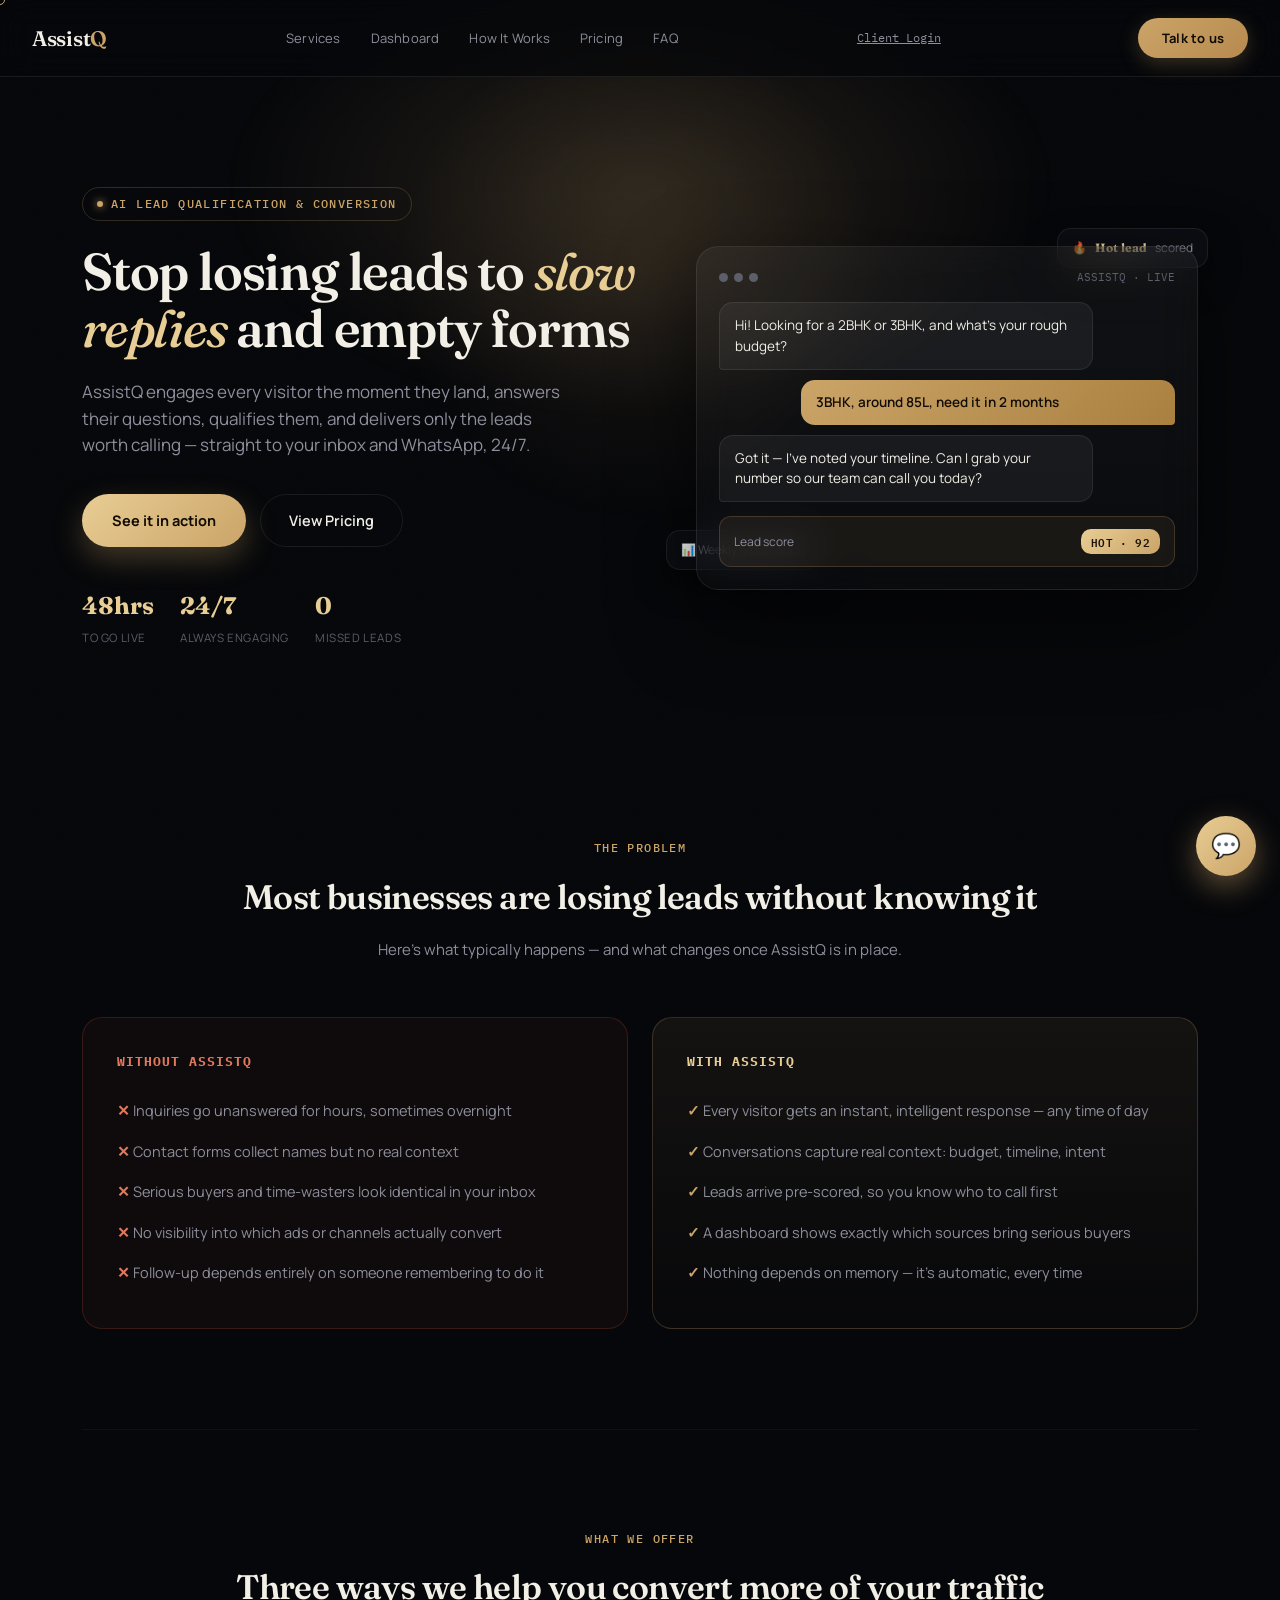
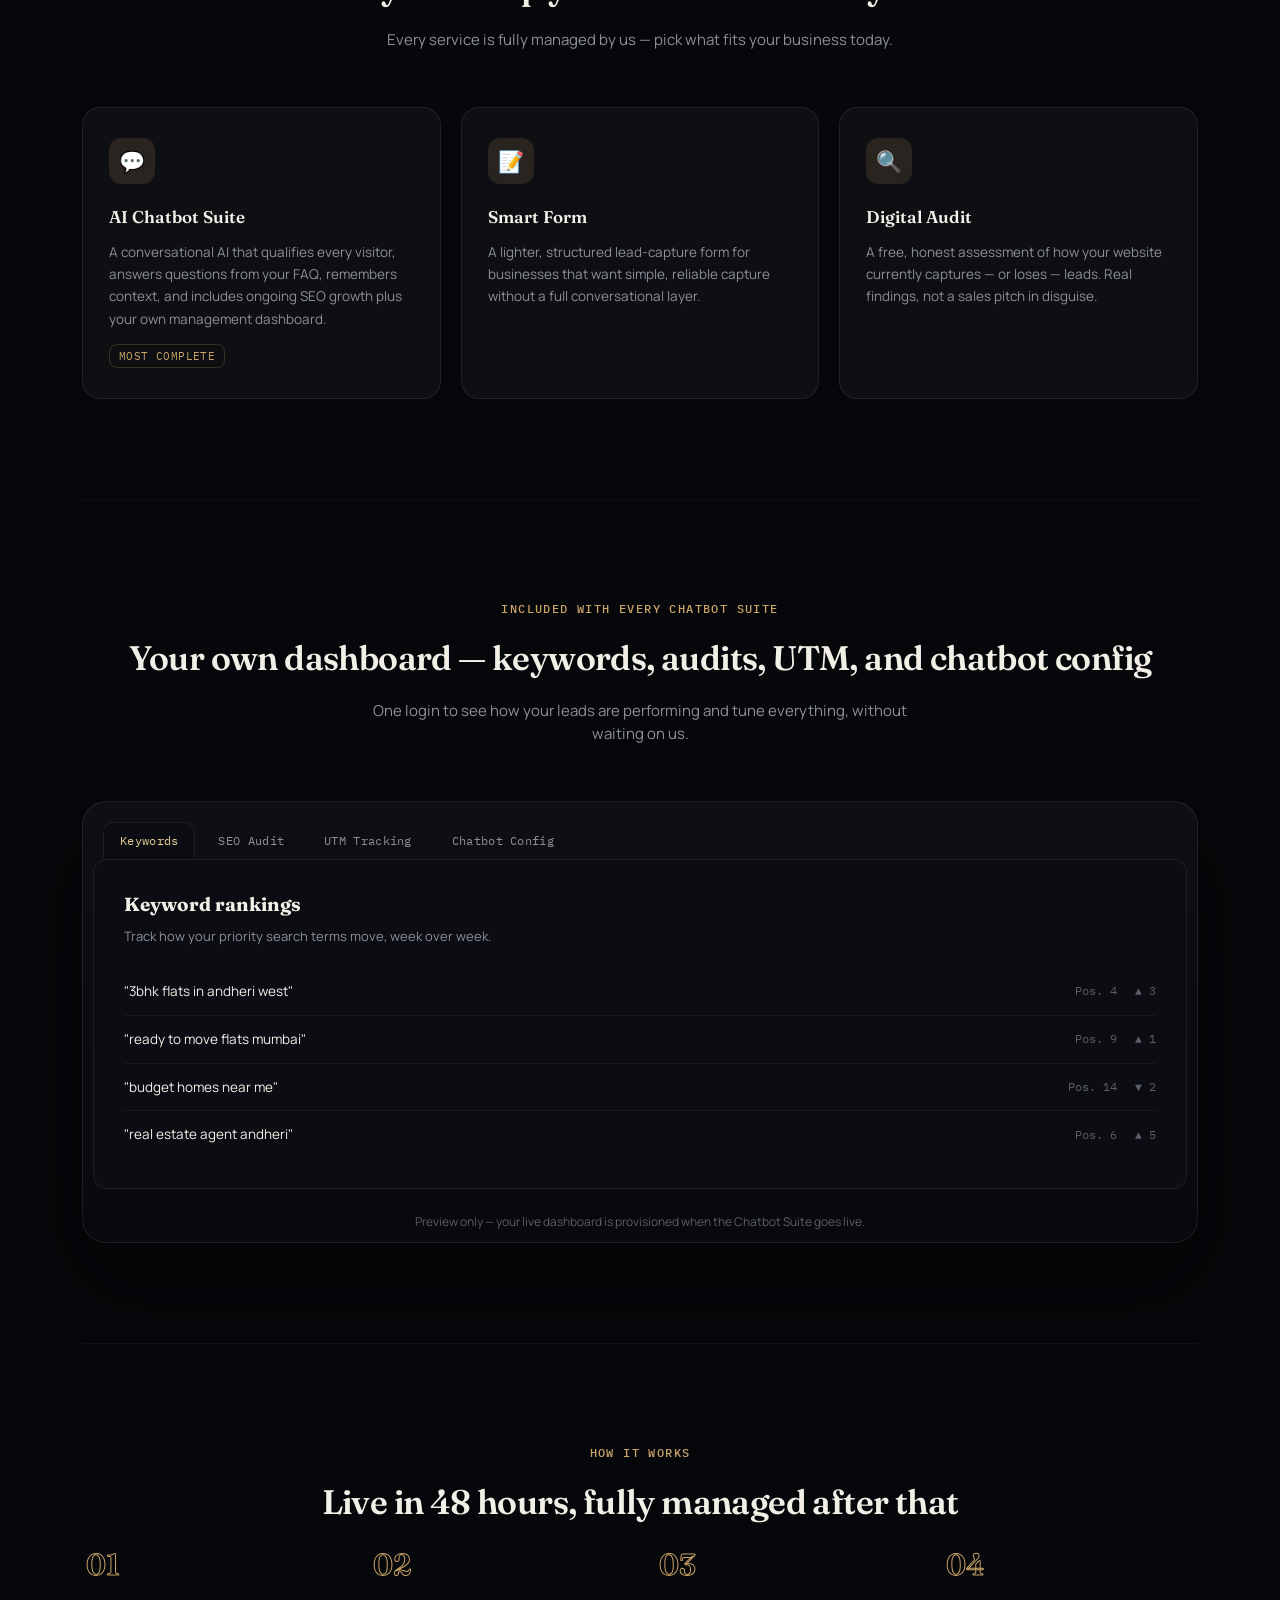
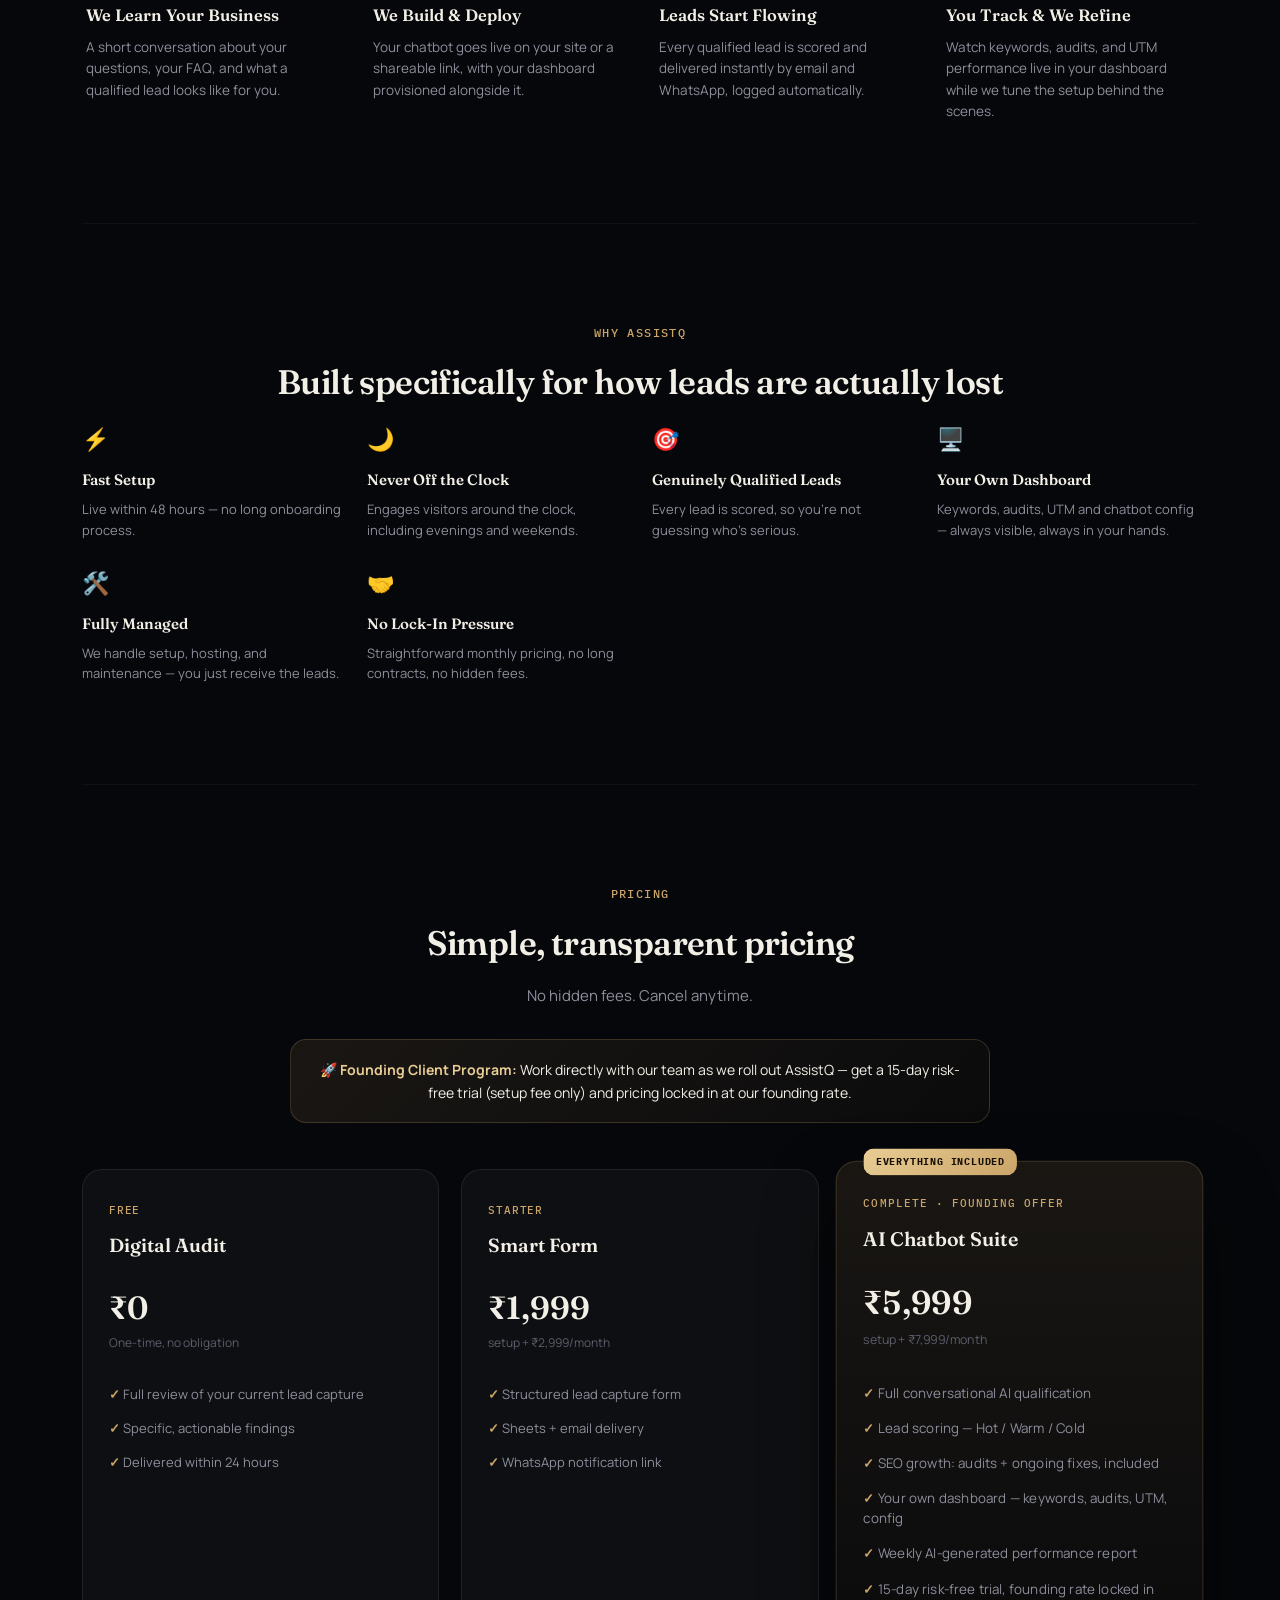
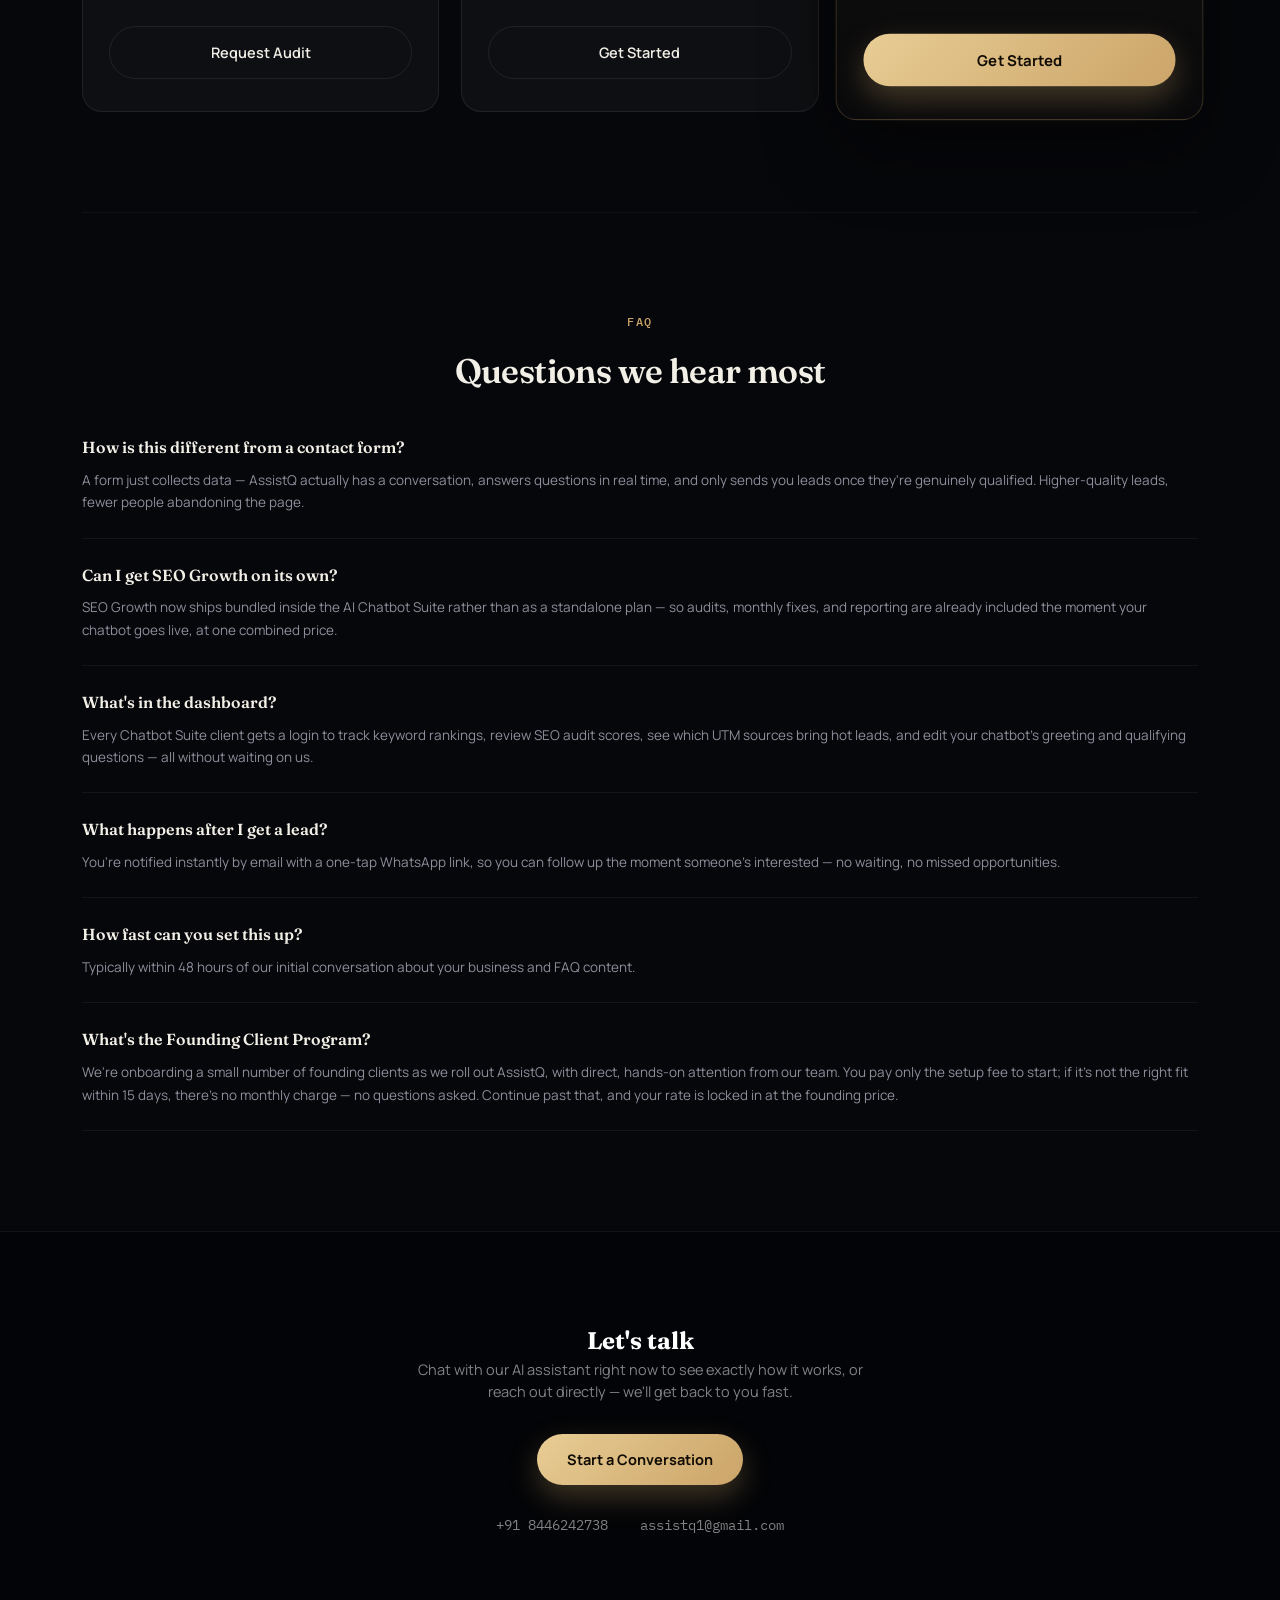
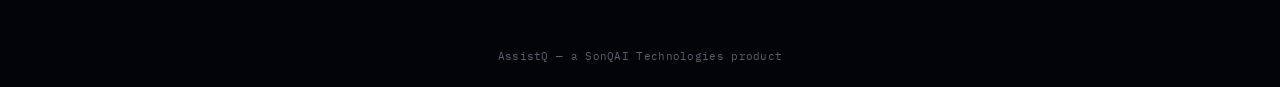
==== index.html @ ba856a20 "Update index.html" ====
<!DOCTYPE html>
<html lang="en">
<head>
<meta charset="UTF-8" />
<meta name="viewport" content="width=device-width, initial-scale=1.0" />
<title>AssistQ — AI Lead Qualification & Conversion System</title>
<link rel="preconnect" href="https://fonts.googleapis.com">
<link rel="preconnect" href="https://fonts.gstatic.com" crossorigin>
<link href="https://fonts.googleapis.com/css2?family=Fraunces:opsz,wght@9..144,300;9..144,500;9..144,600;9..144,700&family=Manrope:wght@400;500;600;700;800&family=IBM+Plex+Mono:wght@400;500&display=swap" rel="stylesheet">
<style>
  :root {
    --bg: #06070a;
    --bgElevated: #0b0d12;
    --card: rgba(255,255,255,0.035);
    --cardBorder: rgba(255,255,255,0.08);
    --cardHover: rgba(255,255,255,0.06);
    --ink: #f2efe7;
    --inkMuted: #8d8f9c;
    --inkFaint: #5c5e6b;
    --gold: #cba468;
    --goldBright: #e8cd94;
    --goldSoft: rgba(203,164,104,0.14);
    --border: rgba(203,164,104,0.22);
    --dark: #030407;
    --glow: 203,164,104;
    --serif: "Fraunces", Georgia, serif;
    --sans: "Manrope", -apple-system, "Segoe UI", sans-serif;
    --mono: "IBM Plex Mono", monospace;
  }
  * { box-sizing: border-box; margin: 0; padding: 0; }
  html { scroll-behavior: smooth; }
  body {
    font-family: var(--sans);
    background: var(--bg);
    color: var(--ink);
    line-height: 1.55;
    position: relative;
    overflow-x: hidden;
  }
  a { color: inherit; }
  ::selection { background: var(--goldSoft); color: var(--goldBright); }

  /* ---- Cursor glow layer (signature element) ---- */
  #cursorGlow {
    position: fixed; inset: 0; pointer-events: none; z-index: 2;
    background: radial-gradient(600px circle at var(--x, 50%) var(--y, 30%),
                rgba(var(--glow), 0.10), transparent 42%);
    transition: background 60ms linear;
  }
  #cursorDot {
    position: fixed; width: 10px; height: 10px; border-radius: 50%;
    border: 1px solid var(--gold); pointer-events: none; z-index: 9998;
    transform: translate(-50%, -50%); transition: width .18s, height .18s, opacity .18s, border-color .18s;
    opacity: 0;
  }
  @media (hover: hover) and (pointer: fine) { #cursorDot { opacity: 1; } }
  #cursorDot.hoverable { width: 34px; height: 34px; background: var(--goldSoft); border-color: transparent; }

  .noise {
    position: fixed; inset: 0; z-index: 1; pointer-events: none; opacity: 0.035; mix-blend-mode: overlay;
    background-image: url("data:image/svg+xml,%3Csvg xmlns='http://www.w3.org/2000/svg' width='120' height='120'%3E%3Cfilter id='n'%3E%3CfeTurbulence type='fractalNoise' baseFrequency='0.9' numOctaves='2' stitchTiles='stitch'/%3E%3C/filter%3E%3Crect width='100%25' height='100%25' filter='url(%23n)'/%3E%3C/svg%3E");
  }

  /* ---- Nav ---- */
  nav {
    position: sticky; top: 0; z-index: 200;
    background: rgba(6,7,10,0.72); backdrop-filter: blur(16px) saturate(140%);
    border-bottom: 1px solid var(--cardBorder);
    padding: 18px 32px;
    display: flex; justify-content: space-between; align-items: center;
  }
  nav .navBrand { font-family: var(--serif); font-weight: 600; font-size: 21px; letter-spacing: -0.3px; color: var(--ink); }
  nav .navBrand span { color: var(--gold); }
  nav .navLinks { display: flex; gap: 30px; }
  nav .navLinks a { text-decoration: none; font-size: 13px; color: var(--inkMuted); cursor: pointer; letter-spacing: 0.2px; position: relative; }
  nav .navLinks a::after { content:""; position:absolute; left:0; bottom:-4px; width:0; height:1px; background: var(--gold); transition: width .25s ease; }
  nav .navLinks a:hover { color: var(--ink); }
  nav .navLinks a:hover::after { width: 100%; }
  nav .navCta {
    background: linear-gradient(135deg, var(--gold), #b78a4f); color: #100b03; border: none;
    padding: 11px 24px; border-radius: 30px; font-size: 13px; font-family: var(--sans);
    font-weight: 700; cursor: pointer; letter-spacing: 0.2px;
    box-shadow: 0 6px 20px rgba(var(--glow), 0.25);
  }
  nav .navCta:hover { box-shadow: 0 8px 26px rgba(var(--glow), 0.4); transform: translateY(-1px); }
  @media (max-width: 760px) { nav .navLinks { display: none; } }

  /* ---- Hero ---- */
  header {
    position: relative; z-index: 3;
    padding: 110px 32px 90px;
    max-width: 1180px; margin: 0 auto;
    display: grid; grid-template-columns: 1.05fr 0.95fr; gap: 60px; align-items: center;
  }
  header::before {
    content:""; position:absolute; top:-140px; left:50%; transform:translateX(-50%);
    width: 900px; height: 500px; z-index:-1;
    background: radial-gradient(ellipse at center, rgba(var(--glow),0.16), transparent 65%);
    filter: blur(10px);
  }
  @media (max-width: 900px) { header { grid-template-columns: 1fr; padding: 90px 22px 60px; } }

  .heroCopy .eyebrow {
    display: inline-flex; align-items:center; gap:8px; font-family: var(--mono); font-size: 11.5px; font-weight: 500; color: var(--gold);
    letter-spacing: 1.4px; text-transform: uppercase; margin-bottom: 22px;
    border: 1px solid var(--border); padding: 7px 14px; border-radius: 20px;
  }
  .eyebrow .dot { width:6px; height:6px; border-radius:50%; background: var(--gold); box-shadow: 0 0 8px var(--gold); animation: pulse 2s infinite; }
  @keyframes pulse { 0%,100%{opacity:1;} 50%{opacity:.35;} }
  header h1 { font-family: var(--serif); font-weight: 600; font-size: 52px; line-height: 1.1; letter-spacing: -1.2px; color: var(--ink); margin-bottom: 22px; }
  header h1 em { font-style: italic; color: var(--goldBright); font-weight: 500; }
  header .sub { font-size: 17px; color: var(--inkMuted); max-width: 480px; margin-bottom: 36px; }
  header .heroBtns { display: flex; gap: 14px; flex-wrap: wrap; }
  .btnPrimary {
    background: linear-gradient(135deg, var(--goldBright), var(--gold)); color: #100b03; border: none;
    padding: 16px 30px; border-radius: 30px; font-size: 14.5px; font-family: var(--sans);
    font-weight: 700; cursor: pointer; box-shadow: 0 12px 30px rgba(var(--glow),0.3);
    transition: transform .2s ease, box-shadow .2s ease;
  }
  .btnPrimary:hover { transform: translateY(-2px); box-shadow: 0 16px 36px rgba(var(--glow),0.42); }
  .btnSecondary {
    background: transparent; color: var(--ink); border: 1px solid var(--cardBorder);
    padding: 16px 28px; border-radius: 30px; font-size: 14.5px; font-family: var(--sans); font-weight: 600; cursor: pointer;
    transition: border-color .2s ease, background .2s ease;
  }
  .btnSecondary:hover { border-color: var(--gold); background: var(--goldSoft); }

  .heroTrust { display:flex; gap:26px; margin-top: 40px; flex-wrap: wrap; }
  .heroTrust .stat { }
  .heroTrust .stat b { font-family: var(--serif); font-size: 24px; color: var(--goldBright); display:block; }
  .heroTrust .stat span { font-size: 11.5px; color: var(--inkFaint); text-transform: uppercase; letter-spacing: 0.6px; }

  /* ---- Hero mockup card ---- */
  .heroVisual { position: relative; }
  .mockCard {
    background: linear-gradient(180deg, rgba(255,255,255,0.045), rgba(255,255,255,0.015));
    border: 1px solid var(--cardBorder); border-radius: 22px; backdrop-filter: blur(20px);
    padding: 22px; box-shadow: 0 30px 80px rgba(0,0,0,0.55);
    animation: float 6s ease-in-out infinite;
  }
  @keyframes float { 0%,100%{ transform: translateY(0px);} 50%{ transform: translateY(-12px);} }
  .mockCard .mockHead { display:flex; align-items:center; gap:10px; margin-bottom:16px; }
  .mockCard .mockHead .dots { display:flex; gap:6px; }
  .mockCard .mockHead .dots i { width:9px; height:9px; border-radius:50%; background: var(--inkFaint); display:block; }
  .mockCard .mockHead span { font-family: var(--mono); font-size: 11px; color: var(--inkFaint); margin-left:auto; }
  .mockBubble { max-width: 82%; padding: 12px 15px; border-radius: 14px; font-size: 13.5px; margin-bottom: 10px; opacity:0; animation: rise .5s ease forwards; }
  .mockBubble.bot { background: rgba(255,255,255,0.05); border: 1px solid var(--cardBorder); border-bottom-left-radius: 4px; }
  .mockBubble.user { background: linear-gradient(135deg, var(--gold), #a9803f); color:#120c04; margin-left:auto; border-bottom-right-radius: 4px; font-weight:600; }
  .mockBubble:nth-child(2){animation-delay:.3s;} .mockBubble:nth-child(3){animation-delay:.9s;} .mockBubble:nth-child(4){animation-delay:1.5s;} .mockBubble:nth-child(5){animation-delay:2.1s;}
  @keyframes rise { from{ opacity:0; transform: translateY(8px);} to{ opacity:1; transform: translateY(0);} }
  .mockScore { display:flex; align-items:center; justify-content:space-between; margin-top:14px; padding:12px 14px; border-radius: 12px; background: rgba(203,164,104,0.08); border: 1px solid var(--border); }
  .mockScore span:first-child { font-size: 12px; color: var(--inkMuted); }
  .mockScore .badge { font-family: var(--mono); font-size: 11px; font-weight:600; color: #1c1408; background: linear-gradient(135deg,var(--goldBright),var(--gold)); padding: 4px 10px; border-radius:10px; letter-spacing:.4px; }
  .floatChip {
    position:absolute; background: var(--bgElevated); border:1px solid var(--cardBorder); border-radius:14px;
    padding: 10px 14px; font-size:12px; color: var(--inkMuted); box-shadow: 0 14px 30px rgba(0,0,0,0.5);
    display:flex; align-items:center; gap:8px; animation: float 7s ease-in-out infinite;
  }
  .floatChip.c1 { top:-18px; right:-10px; animation-delay: .5s; }
  .floatChip.c2 { bottom:20px; left:-30px; animation-delay: 1.4s; }
  .floatChip b { color: var(--goldBright); font-family: var(--serif); }
  @media (max-width: 900px) { .floatChip { display:none; } }

  main { position: relative; z-index: 3; max-width: 1180px; margin: 0 auto; padding: 0 32px; }
  section { padding: 100px 0; border-top: 1px solid rgba(255,255,255,0.045); }
  section:first-of-type { border-top: none; }
  section .eyebrowSmall {
    text-align: center; font-family: var(--mono); font-size: 11.5px; font-weight: 500; color: var(--gold);
    letter-spacing: 1.4px; text-transform: uppercase; margin-bottom: 14px;
  }
  section h2 { font-family: var(--serif); font-weight: 600; font-size: 34px; text-align: center; margin-bottom: 14px; letter-spacing: -0.6px; color: var(--ink); }
  section .sectionSub { text-align: center; color: var(--inkMuted); font-size: 15px; max-width: 560px; margin: 0 auto 56px; }

  .promoBanner {
    background: linear-gradient(135deg, rgba(203,164,104,0.1), rgba(203,164,104,0.03));
    border: 1px solid var(--border);
    border-radius: 16px; padding: 18px 26px; text-align: center;
    font-size: 14px; color: var(--ink); max-width: 700px; margin: -24px auto 46px;
    line-height: 1.65;
  }
  .promoBanner strong { color: var(--goldBright); }

  /* ---- Problem / Solution ---- */
  .pvsGrid { display: grid; grid-template-columns: 1fr 1fr; gap: 24px; }
  @media (max-width: 760px) { .pvsGrid { grid-template-columns: 1fr; } }
  .pvsCard { border-radius: 20px; padding: 34px; }
  .pvsCard.problem { background: rgba(201,80,46,0.05); border: 1px solid rgba(201,80,46,0.22); }
  .pvsCard.solution { background: linear-gradient(180deg, rgba(203,164,104,0.08), rgba(203,164,104,0.01)); border: 1px solid var(--border); }
  .pvsCard h3 { font-family: var(--mono); font-size: 12.5px; margin-bottom: 20px; letter-spacing: 1px; text-transform: uppercase; }
  .pvsCard.problem h3 { color: #e07a5f; }
  .pvsCard.solution h3 { color: var(--goldBright); }
  .pvsCard ul { list-style: none; }
  .pvsCard li { font-size: 14.5px; padding: 9px 0; color: var(--inkMuted); }
  .pvsCard.problem li::before { content: "✕  "; color: #e07a5f; font-weight: 700; }
  .pvsCard.solution li::before { content: "✓  "; color: var(--gold); font-weight: 700; }

  /* ---- Services ---- */
  .servicesGrid { display: grid; grid-template-columns: repeat(auto-fit, minmax(240px, 1fr)); gap: 20px; }
  .serviceCard {
    background: var(--card); border: 1px solid var(--cardBorder); border-radius: 18px;
    padding: 30px 26px; transition: border-color .25s ease, background .25s ease, transform .25s ease;
  }
  .serviceCard:hover { border-color: var(--border); background: var(--cardHover); transform: translateY(-4px); }
  .serviceCard .icon {
    width: 46px; height: 46px; border-radius: 12px; background: var(--goldSoft);
    display: flex; align-items: center; justify-content: center; font-size: 21px; margin-bottom: 20px;
  }
  .serviceCard h3 { font-family: var(--serif); font-weight: 600; font-size: 17px; margin-bottom: 10px; color: var(--ink); }
  .serviceCard p { font-size: 13.5px; color: var(--inkMuted); line-height: 1.65; }
  .serviceCard .tag { display:inline-block; margin-top: 14px; font-family: var(--mono); font-size: 10.5px; color: var(--gold); border: 1px solid var(--border); padding: 3px 9px; border-radius: 8px; letter-spacing: .4px; }

  /* ---- Dashboard preview ---- */
  .dashWrap {
    background: linear-gradient(180deg, rgba(255,255,255,0.035), rgba(255,255,255,0.01));
    border: 1px solid var(--cardBorder); border-radius: 24px; padding: 10px; box-shadow: 0 40px 90px rgba(0,0,0,0.5);
  }
  .dashTabs { display:flex; gap: 6px; padding: 10px 10px 0; flex-wrap: wrap; }
  .dashTab {
    font-family: var(--mono); font-size: 12px; color: var(--inkMuted); background: transparent; border: 1px solid transparent;
    padding: 10px 16px; border-radius: 10px 10px 0 0; cursor: pointer; letter-spacing: .3px;
  }
  .dashTab.active { color: var(--goldBright); background: var(--bgElevated); border-color: var(--cardBorder); border-bottom-color: var(--bgElevated); }
  .dashBody { background: var(--bgElevated); border-radius: 14px; border: 1px solid var(--cardBorder); padding: 30px; min-height: 300px; }
  .dashPane { display:none; animation: rise .4s ease; }
  .dashPane.active { display:block; }
  .dashPane h4 { font-family: var(--serif); font-size: 19px; margin-bottom: 6px; color: var(--ink); }
  .dashPane .dashDesc { font-size: 13px; color: var(--inkMuted); margin-bottom: 22px; }
  .kwRow, .auditRow, .utmRow { display:flex; align-items:center; justify-content:space-between; padding: 13px 0; border-bottom: 1px solid rgba(255,255,255,0.05); font-size: 13.5px; }
  .kwRow:last-child, .auditRow:last-child, .utmRow:last-child { border-bottom:none; }
  .kwRow .kwName { color: var(--ink); }
  .kwRow .kwMeta { display:flex; gap: 18px; align-items:center; }
  .kwRow .kwMeta span { color: var(--inkFaint); font-family: var(--mono); font-size: 11.5px; }
  .pillUp { color:#8fd19e; font-family: var(--mono); font-size: 11.5px; }
  .pillDown { color:#e0836f; font-family: var(--mono); font-size: 11.5px; }
  .barTrack { width: 90px; height: 5px; border-radius: 4px; background: rgba(255,255,255,0.07); overflow:hidden; }
  .barFill { height:100%; background: linear-gradient(90deg, var(--gold), var(--goldBright)); border-radius:4px; }
  .configRow { display:flex; align-items:center; justify-content:space-between; padding: 14px 0; border-bottom: 1px solid rgba(255,255,255,0.05); }
  .configRow:last-child { border-bottom:none; }
  .configRow .cfgLabel { font-size: 13.5px; color: var(--ink); }
  .configRow .cfgHint { font-size: 11.5px; color: var(--inkFaint); margin-top:2px; }
  .toggle { width: 40px; height: 22px; border-radius: 20px; background: rgba(255,255,255,0.08); position:relative; cursor:pointer; border: 1px solid var(--cardBorder); }
  .toggle.on { background: var(--goldSoft); border-color: var(--border); }
  .toggle i { position:absolute; top:2px; left:2px; width:16px; height:16px; border-radius:50%; background: var(--inkFaint); transition: left .2s ease, background .2s ease; }
  .toggle.on i { left: 20px; background: var(--goldBright); }
  .dashNote { margin-top: 24px; font-size: 12px; color: var(--inkFaint); text-align:center; }

  /* ---- How it works ---- */
  .stepsGrid { display: grid; grid-template-columns: repeat(auto-fit, minmax(220px, 1fr)); gap: 30px; }
  .stepCard { text-align: left; padding-left: 4px; }
  .stepCard .stepNum {
    font-family: var(--serif); font-size: 30px; color: var(--goldSoft); font-weight: 600; margin-bottom: 14px;
    -webkit-text-stroke: 1px var(--gold); color: transparent;
  }
  .stepCard h3 { font-family: var(--serif); font-weight: 600; font-size: 16.5px; margin-bottom: 8px; color: var(--ink); }
  .stepCard p { font-size: 13.5px; color: var(--inkMuted); line-height: 1.6; }

  /* ---- Why ---- */
  .whyGrid { display: grid; grid-template-columns: repeat(auto-fit, minmax(230px, 1fr)); gap: 26px 24px; }
  .whyCard .icon { font-size: 22px; margin-bottom: 12px; }
  .whyCard h3 { font-family: var(--serif); font-weight:600; font-size: 15px; margin-bottom: 7px; color: var(--ink); }
  .whyCard p { font-size: 13px; color: var(--inkMuted); line-height: 1.6; }

  /* ---- Pricing ---- */
  .pricingGrid { display: grid; grid-template-columns: repeat(3, 1fr); gap: 22px; align-items: stretch; }
  @media (max-width: 900px) { .pricingGrid { grid-template-columns: 1fr; } }
  .priceCard {
    background: var(--card); border: 1px solid var(--cardBorder); border-radius: 20px;
    padding: 32px 26px; display: flex; flex-direction: column; transition: transform .25s ease;
  }
  .priceCard.featured {
    border: 1px solid var(--border); position: relative;
    background: linear-gradient(180deg, rgba(203,164,104,0.1), rgba(203,164,104,0.02));
    transform: scale(1.03); box-shadow: 0 30px 70px rgba(0,0,0,0.45);
  }
  .priceCard.featured::before {
    content: "EVERYTHING INCLUDED"; position: absolute; top: -13px; left: 26px;
    background: linear-gradient(135deg,var(--goldBright),var(--gold)); color: #170f04; font-family: var(--mono); font-size: 10px;
    font-weight: 700; padding: 5px 12px; border-radius: 10px; letter-spacing: 0.6px;
  }
  .priceCard .tag { font-family: var(--mono); font-size: 11px; font-weight: 500; color: var(--gold); text-transform: uppercase; letter-spacing: 0.8px; margin-bottom: 12px; }
  .priceCard h3 { font-family: var(--serif); font-weight:600; font-size: 19px; margin-bottom: 10px; color: var(--ink); }
  .priceCard .price { font-family: var(--serif); font-size: 32px; font-weight: 600; margin: 12px 0 2px; color: var(--ink); }
  .priceCard .priceNote { font-size: 12px; color: var(--inkFaint); margin-bottom: 24px; }
  .priceCard ul { list-style: none; margin-bottom: 26px; flex: 1; }
  .priceCard li { font-size: 13px; padding: 7px 0; color: var(--inkMuted); }
  .priceCard li::before { content: "✓  "; color: var(--gold); font-weight: 700; }
  .priceCard button { width: 100%; }

  /* ---- FAQ ---- */
  .faqItem { border-bottom: 1px solid rgba(255,255,255,0.06); padding: 24px 0; }
  .faqItem h3 { font-family: var(--serif); font-weight: 600; font-size: 16px; margin-bottom: 9px; color: var(--ink); }
  .faqItem p { font-size: 13.5px; color: var(--inkMuted); line-height: 1.65; }

  /* ---- Contact / Footer ---- */
  .contactFooter { background: var(--dark); color: white; padding: 90px 20px; text-align: center; border-top: 1px solid rgba(255,255,255,0.06); }
  .contactFooter h2 { font-family: var(--serif); color: white; }
  .contactFooter p { color: rgba(255,255,255,0.5); max-width: 460px; margin: 0 auto 30px; font-size: 14.5px; }
  .contactFooter .contactRow {
    display: flex; justify-content: center; gap: 32px; flex-wrap: wrap;
    font-size: 13.5px; color: rgba(255,255,255,0.5); margin-top: 30px; font-family: var(--mono);
  }
  footer.credit { text-align: center; padding: 22px; font-size: 11px; color: var(--inkFaint); background: var(--dark); font-family: var(--mono); letter-spacing: .3px; }

  /* ---- Chat widget ---- */
  #launcher {
    position: fixed; bottom: 24px; right: 24px;
    width: 60px; height: 60px; border-radius: 50%;
    background: linear-gradient(135deg, var(--goldBright), var(--gold)); color: #150f04;
    display: flex; align-items: center; justify-content: center;
    font-size: 24px; cursor: pointer; border: none;
    box-shadow: 0 10px 30px rgba(var(--glow),0.45);
    z-index: 9999; transition: transform .2s ease;
  }
  #launcher:hover { transform: scale(1.06); }
  #panel {
    position: fixed; bottom: 96px; right: 24px;
    width: 360px; max-width: 92vw; height: 500px; max-height: 76vh;
    background: #0e0f14; border: 1px solid var(--cardBorder); border-radius: 20px;
    box-shadow: 0 24px 70px rgba(0,0,0,0.6);
    display: none; flex-direction: column; overflow: hidden;
    z-index: 9999; backdrop-filter: blur(20px);
  }
  #panel.open { display: flex; }
  #chatHeader { background: linear-gradient(135deg, rgba(203,164,104,0.16), rgba(203,164,104,0.03)); border-bottom: 1px solid var(--cardBorder); color: var(--ink); padding: 18px 20px; font-family: var(--serif); font-weight: 600; font-size: 16px; }
  #chatHeader span { display: block; font-family: var(--sans); font-weight: 400; font-size: 11.5px; color: var(--inkMuted); margin-top: 4px; }
  #messages { flex: 1; overflow-y: auto; padding: 18px; display: flex; flex-direction: column; gap: 10px; }
  .msg { max-width: 82%; padding: 11px 15px; border-radius: 14px; font-size: 13.5px; line-height: 1.5; }
  .msg.bot { background: rgba(255,255,255,0.05); border: 1px solid var(--cardBorder); color: var(--ink); align-self: flex-start; border-bottom-left-radius: 4px; }
  .msg.user { background: linear-gradient(135deg, var(--gold), #a9803f); color: #140d04; font-weight: 600; align-self: flex-end; border-bottom-right-radius: 4px; }
  .msg.error { background: rgba(201,80,46,0.12); color: #e79b87; align-self: flex-start; font-family: var(--mono); font-size: 11.5px; }
  .optionsRow { display: flex; flex-wrap: wrap; gap: 8px; padding: 0 18px 12px; }
  .optionBtn { background: transparent; color: var(--ink); border: 1px solid var(--border); border-radius: 16px; padding: 7px 14px; font-size: 12.5px; cursor: pointer; }
  .optionBtn:hover { background: var(--goldSoft); }
  #inputRow { display: flex; padding: 14px; gap: 8px; border-top: 1px solid var(--cardBorder); }
  #textInput { flex: 1; background: rgba(255,255,255,0.04); color: var(--ink); border: 1px solid var(--cardBorder); border-radius: 20px; padding: 11px 15px; font-size: 13.5px; outline: none; }
  #textInput::placeholder { color: var(--inkFaint); }
  #sendBtn { background: linear-gradient(135deg, var(--goldBright), var(--gold)); color: #150f04; border: none; border-radius: 20px; padding: 0 20px; font-size: 13.5px; font-weight: 700; cursor: pointer; }
  #sendBtn:disabled { opacity: 0.4; cursor: not-allowed; }
</style>
</head>
<body>

<div class="noise"></div>
<div id="cursorGlow"></div>
<div id="cursorDot"></div>

<nav>
  <div class="navBrand">Assist<span>Q</span></div>
  <div class="navLinks">
    <a onclick="scrollToSection('servicesSection')">Services</a>
    <a onclick="scrollToSection('dashboardSection')">Dashboard</a>
    <a onclick="scrollToSection('howSection')">How It Works</a>
    <a onclick="scrollToSection('pricingSection')">Pricing</a>
    <a onclick="scrollToSection('faqSection')">FAQ</a>
  </div>
  <a class="backLink" href="dashboard/login.html" style="font-family:var(--mono); font-size:12px; color:var(--inkMuted); margin-right:18px;">Client Login</a>
  <button class="navCta" id="navChatBtn">Talk to us</button>
</nav>

<header>
  <div class="heroCopy">
    <div class="eyebrow"><span class="dot"></span> AI Lead Qualification &amp; Conversion</div>
    <h1>Stop losing leads to <em>slow replies</em> and empty forms</h1>
    <p class="sub">AssistQ engages every visitor the moment they land, answers their questions, qualifies them, and delivers only the leads worth calling — straight to your inbox and WhatsApp, 24/7.</p>
    <div class="heroBtns">
      <button class="btnPrimary" id="heroChatBtn">See it in action</button>
      <button class="btnSecondary" onclick="scrollToSection('pricingSection')">View Pricing</button>
    </div>
    <div class="heroTrust">
      <div class="stat"><b>48hrs</b><span>To go live</span></div>
      <div class="stat"><b>24/7</b><span>Always engaging</span></div>
      <div class="stat"><b>0</b><span>Missed leads</span></div>
    </div>
  </div>
  <div class="heroVisual">
    <div class="floatChip c1">🔥 <b>Hot lead</b> scored</div>
    <div class="floatChip c2">📊 Weekly report ready</div>
    <div class="mockCard">
      <div class="mockHead"><div class="dots"><i></i><i></i><i></i></div><span>ASSISTQ · LIVE</span></div>
      <div class="mockBubble bot">Hi! Looking for a 2BHK or 3BHK, and what's your rough budget?</div>
      <div class="mockBubble user">3BHK, around 85L, need it in 2 months</div>
      <div class="mockBubble bot">Got it — I've noted your timeline. Can I grab your number so our team can call you today?</div>
      <div class="mockScore"><span>Lead score</span><span class="badge">HOT · 92</span></div>
    </div>
  </div>
</header>

<main>
  <section id="problemSection">
    <div class="eyebrowSmall">The Problem</div>
    <h2>Most businesses are losing leads without knowing it</h2>
    <div class="sectionSub">Here's what typically happens — and what changes once AssistQ is in place.</div>
    <div class="pvsGrid">
      <div class="pvsCard problem">
        <h3>Without AssistQ</h3>
        <ul>
          <li>Inquiries go unanswered for hours, sometimes overnight</li>
          <li>Contact forms collect names but no real context</li>
          <li>Serious buyers and time-wasters look identical in your inbox</li>
          <li>No visibility into which ads or channels actually convert</li>
          <li>Follow-up depends entirely on someone remembering to do it</li>
        </ul>
      </div>
      <div class="pvsCard solution">
        <h3>With AssistQ</h3>
        <ul>
          <li>Every visitor gets an instant, intelligent response — any time of day</li>
          <li>Conversations capture real context: budget, timeline, intent</li>
          <li>Leads arrive pre-scored, so you know who to call first</li>
          <li>A dashboard shows exactly which sources bring serious buyers</li>
          <li>Nothing depends on memory — it's automatic, every time</li>
        </ul>
      </div>
    </div>
  </section>

  <section id="servicesSection">
    <div class="eyebrowSmall">What We Offer</div>
    <h2>Three ways we help you convert more of your traffic</h2>
    <div class="sectionSub">Every service is fully managed by us — pick what fits your business today.</div>
    <div class="servicesGrid">
      <div class="serviceCard">
        <div class="icon">💬</div>
        <h3>AI Chatbot Suite</h3>
        <p>A conversational AI that qualifies every visitor, answers questions from your FAQ, remembers context, and includes ongoing SEO growth plus your own management dashboard.</p>
        <span class="tag">MOST COMPLETE</span>
      </div>
      <div class="serviceCard">
        <div class="icon">📝</div>
        <h3>Smart Form</h3>
        <p>A lighter, structured lead-capture form for businesses that want simple, reliable capture without a full conversational layer.</p>
      </div>
      <div class="serviceCard">
        <div class="icon">🔍</div>
        <h3>Digital Audit</h3>
        <p>A free, honest assessment of how your website currently captures — or loses — leads. Real findings, not a sales pitch in disguise.</p>
      </div>
    </div>
  </section>

  <section id="dashboardSection">
    <div class="eyebrowSmall">Included With Every Chatbot Suite</div>
    <h2>Your own dashboard — keywords, audits, UTM, and chatbot config</h2>
    <div class="sectionSub">One login to see how your leads are performing and tune everything, without waiting on us.</div>
    <div class="dashWrap">
      <div class="dashTabs" id="dashTabs">
        <button class="dashTab active" data-pane="kw">Keywords</button>
        <button class="dashTab" data-pane="audit">SEO Audit</button>
        <button class="dashTab" data-pane="utm">UTM Tracking</button>
        <button class="dashTab" data-pane="config">Chatbot Config</button>
      </div>
      <div class="dashBody">
        <div class="dashPane active" id="pane-kw">
          <h4>Keyword rankings</h4>
          <p class="dashDesc">Track how your priority search terms move, week over week.</p>
          <div class="kwRow"><span class="kwName">"3bhk flats in andheri west"</span><div class="kwMeta"><span>Pos. 4</span><span class="pillUp">▲ 3</span></div></div>
          <div class="kwRow"><span class="kwName">"ready to move flats mumbai"</span><div class="kwMeta"><span>Pos. 9</span><span class="pillUp">▲ 1</span></div></div>
          <div class="kwRow"><span class="kwName">"budget homes near me"</span><div class="kwMeta"><span>Pos. 14</span><span class="pillDown">▼ 2</span></div></div>
          <div class="kwRow"><span class="kwName">"real estate agent andheri"</span><div class="kwMeta"><span>Pos. 6</span><span class="pillUp">▲ 5</span></div></div>
        </div>
        <div class="dashPane" id="pane-audit">
          <h4>SEO health</h4>
          <p class="dashDesc">A running score of the technical items we monitor and fix every month.</p>
          <div class="auditRow"><span>Page speed</span><div class="barTrack"><div class="barFill" style="width:78%"></div></div></div>
          <div class="auditRow"><span>Meta &amp; title coverage</span><div class="barTrack"><div class="barFill" style="width:94%"></div></div></div>
          <div class="auditRow"><span>Mobile usability</span><div class="barTrack"><div class="barFill" style="width:88%"></div></div></div>
          <div class="auditRow"><span>Broken links</span><div class="barTrack"><div class="barFill" style="width:99%"></div></div></div>
        </div>
        <div class="dashPane" id="pane-utm">
          <h4>Traffic sources</h4>
          <p class="dashDesc">See which campaigns actually send you leads that turn hot.</p>
          <div class="utmRow"><span class="kwName">google / cpc / spring-sale</span><div class="kwMeta"><span>41 leads</span><span class="pillUp">18 hot</span></div></div>
          <div class="utmRow"><span class="kwName">instagram / paid / reels</span><div class="kwMeta"><span>27 leads</span><span class="pillUp">9 hot</span></div></div>
          <div class="utmRow"><span class="kwName">whatsapp / organic / share</span><div class="kwMeta"><span>19 leads</span><span class="pillUp">11 hot</span></div></div>
        </div>
        <div class="dashPane" id="pane-config">
          <h4>Chatbot configuration</h4>
          <p class="dashDesc">Edit greetings, qualifying questions, and handoff rules — no code, no waiting on us.</p>
          <div class="configRow"><div><div class="cfgLabel">Auto-notify on hot leads</div><div class="cfgHint">Send instantly to email + WhatsApp</div></div><div class="toggle on"><i></i></div></div>
          <div class="configRow"><div><div class="cfgLabel">After-hours greeting</div><div class="cfgHint">Different opener outside business hours</div></div><div class="toggle on"><i></i></div></div>
          <div class="configRow"><div><div class="cfgLabel">Collect budget upfront</div><div class="cfgHint">Ask budget as the second question</div></div><div class="toggle"><i></i></div></div>
        </div>
      </div>
      <div class="dashNote">Preview only — your live dashboard is provisioned when the Chatbot Suite goes live.</div>
    </div>
  </section>

  <section id="howSection">
    <div class="eyebrowSmall">How It Works</div>
    <h2>Live in 48 hours, fully managed after that</h2>
    <div class="stepsGrid">
      <div class="stepCard"><div class="stepNum">01</div><h3>We Learn Your Business</h3><p>A short conversation about your questions, your FAQ, and what a qualified lead looks like for you.</p></div>
      <div class="stepCard"><div class="stepNum">02</div><h3>We Build &amp; Deploy</h3><p>Your chatbot goes live on your site or a shareable link, with your dashboard provisioned alongside it.</p></div>
      <div class="stepCard"><div class="stepNum">03</div><h3>Leads Start Flowing</h3><p>Every qualified lead is scored and delivered instantly by email and WhatsApp, logged automatically.</p></div>
      <div class="stepCard"><div class="stepNum">04</div><h3>You Track &amp; We Refine</h3><p>Watch keywords, audits, and UTM performance live in your dashboard while we tune the setup behind the scenes.</p></div>
    </div>
  </section>

  <section id="whySection">
    <div class="eyebrowSmall">Why AssistQ</div>
    <h2>Built specifically for how leads are actually lost</h2>
    <div class="whyGrid">
      <div class="whyCard"><div class="icon">⚡</div><h3>Fast Setup</h3><p>Live within 48 hours — no long onboarding process.</p></div>
      <div class="whyCard"><div class="icon">🌙</div><h3>Never Off the Clock</h3><p>Engages visitors around the clock, including evenings and weekends.</p></div>
      <div class="whyCard"><div class="icon">🎯</div><h3>Genuinely Qualified Leads</h3><p>Every lead is scored, so you're not guessing who's serious.</p></div>
      <div class="whyCard"><div class="icon">🖥️</div><h3>Your Own Dashboard</h3><p>Keywords, audits, UTM and chatbot config — always visible, always in your hands.</p></div>
      <div class="whyCard"><div class="icon">🛠️</div><h3>Fully Managed</h3><p>We handle setup, hosting, and maintenance — you just receive the leads.</p></div>
      <div class="whyCard"><div class="icon">🤝</div><h3>No Lock-In Pressure</h3><p>Straightforward monthly pricing, no long contracts, no hidden fees.</p></div>
    </div>
  </section>

  <section id="pricingSection">
    <div class="eyebrowSmall">Pricing</div>
    <h2>Simple, transparent pricing</h2>
    <div class="sectionSub">No hidden fees. Cancel anytime.</div>
    <div class="promoBanner">
      🚀 <strong>Founding Client Program:</strong> Work directly with our team as we roll out AssistQ — get a 15-day risk-free trial (setup fee only) and pricing locked in at our founding rate.
    </div>
    <div class="pricingGrid">
      <div class="priceCard">
        <div class="tag">Free</div>
        <h3>Digital Audit</h3>
        <div class="price">₹0</div>
        <div class="priceNote">One-time, no obligation</div>
        <ul>
          <li>Full review of your current lead capture</li>
          <li>Specific, actionable findings</li>
          <li>Delivered within 24 hours</li>
        </ul>
        <button class="btnSecondary" onclick="scrollToSection('contactSection')">Request Audit</button>
      </div>
      <div class="priceCard">
        <div class="tag">Starter</div>
        <h3>Smart Form</h3>
        <div class="price">₹1,999</div>
        <div class="priceNote">setup + ₹2,999/month</div>
        <ul>
          <li>Structured lead capture form</li>
          <li>Sheets + email delivery</li>
          <li>WhatsApp notification link</li>
        </ul>
        <button class="btnSecondary" onclick="window.location.href='payment.html?plan=starter'">Get Started</button>
      </div>
      <div class="priceCard featured">
        <div class="tag">Complete · Founding Offer</div>
        <h3>AI Chatbot Suite</h3>
        <div class="price">₹5,999</div>
        <div class="priceNote">setup + ₹7,999/month</div>
        <ul>
          <li>Full conversational AI qualification</li>
          <li>Lead scoring — Hot / Warm / Cold</li>
          <li>SEO growth: audits + ongoing fixes, included</li>
          <li>Your own dashboard — keywords, audits, UTM, config</li>
          <li>Weekly AI-generated performance report</li>
          <li>15-day risk-free trial, founding rate locked in</li>
        </ul>
        <button class="btnPrimary" onclick="window.location.href='payment.html?plan=suite'">Get Started</button>
      </div>
    </div>
  </section>

  <section id="faqSection">
    <div class="eyebrowSmall">FAQ</div>
    <h2>Questions we hear most</h2>
    <div class="faqItem">
      <h3>How is this different from a contact form?</h3>
      <p>A form just collects data — AssistQ actually has a conversation, answers questions in real time, and only sends you leads once they're genuinely qualified. Higher-quality leads, fewer people abandoning the page.</p>
    </div>
    <div class="faqItem">
      <h3>Can I get SEO Growth on its own?</h3>
      <p>SEO Growth now ships bundled inside the AI Chatbot Suite rather than as a standalone plan — so audits, monthly fixes, and reporting are already included the moment your chatbot goes live, at one combined price.</p>
    </div>
    <div class="faqItem">
      <h3>What's in the dashboard?</h3>
      <p>Every Chatbot Suite client gets a login to track keyword rankings, review SEO audit scores, see which UTM sources bring hot leads, and edit your chatbot's greeting and qualifying questions — all without waiting on us.</p>
    </div>
    <div class="faqItem">
      <h3>What happens after I get a lead?</h3>
      <p>You're notified instantly by email with a one-tap WhatsApp link, so you can follow up the moment someone's interested — no waiting, no missed opportunities.</p>
    </div>
    <div class="faqItem">
      <h3>How fast can you set this up?</h3>
      <p>Typically within 48 hours of our initial conversation about your business and FAQ content.</p>
    </div>
    <div class="faqItem">
      <h3>What's the Founding Client Program?</h3>
      <p>We're onboarding a small number of founding clients as we roll out AssistQ, with direct, hands-on attention from our team. You pay only the setup fee to start; if it's not the right fit within 15 days, there's no monthly charge — no questions asked. Continue past that, and your rate is locked in at the founding price.</p>
    </div>
  </section>
</main>

<div class="contactFooter" id="contactSection">
  <h2>Let's talk</h2>
  <p>Chat with our AI assistant right now to see exactly how it works, or reach out directly — we'll get back to you fast.</p>
  <button class="btnPrimary" id="footerChatBtn">Start a Conversation</button>
  <div class="contactRow" id="contactRow">
    <span>+91 8446242738</span>
    <span>assistq1@gmail.com</span>
  </div>
</div>

<footer class="credit">AssistQ — a SonQAI Technologies product</footer>

<button id="launcher">💬</button>

<div id="panel">
  <div id="chatHeader">
    Chat with AssistQ
    <span>Usually replies in a few seconds</span>
  </div>
  <div id="messages"></div>
  <div id="optionsContainer"></div>
  <div id="inputRow">
    <input id="textInput" type="text" placeholder="Type a message..." />
    <button id="sendBtn">Send</button>
  </div>
</div>

<script>
// ============ CURSOR GLOW + MAGNETIC CURSOR ============
const glow = document.getElementById('cursorGlow');
const dot = document.getElementById('cursorDot');
window.addEventListener('mousemove', (e) => {
  glow.style.setProperty('--x', e.clientX + 'px');
  glow.style.setProperty('--y', e.clientY + 'px');
  dot.style.left = e.clientX + 'px';
  dot.style.top = e.clientY + 'px';
});
document.querySelectorAll('button, a, .dashTab, .toggle').forEach(el => {
  el.addEventListener('mouseenter', () => dot.classList.add('hoverable'));
  el.addEventListener('mouseleave', () => dot.classList.remove('hoverable'));
});

// ============ DASHBOARD PREVIEW TABS ============
document.querySelectorAll('.dashTab').forEach(tab => {
  tab.addEventListener('click', () => {
    document.querySelectorAll('.dashTab').forEach(t => t.classList.remove('active'));
    document.querySelectorAll('.dashPane').forEach(p => p.classList.remove('active'));
    tab.classList.add('active');
    document.getElementById('pane-' + tab.dataset.pane).classList.add('active');
  });
});
document.querySelectorAll('.toggle').forEach(tg => {
  tg.addEventListener('click', () => tg.classList.toggle('on'));
});

// ============ CONFIG ============
// This bot qualifies PROSPECTIVE CLIENTS (business owners considering
// hiring AssistQ) — NOT property buyers. Deploy a separate backend
// for this using the same .gs pattern as your client bots, with these
// questions and your own FAQ content in CONFIG on the backend side.
const CONFIG = {
  webhookUrl: "https://script.google.com/macros/s/AKfycbyoHC4BTPpJNAQJWE8LJKq00vi7OGtJwRAXzPK8nWlhku-BsSJRCU6EIIxyzTwe4rrUqQ/exec", // must end in /exec
  businessName: "AssistQ",
  greeting: "Hi! 👋 I'm the AssistQ AI assistant — this is a live example of what your customers would experience. What's your name?",
  questions: [
    { key: "name", options: null },
    { key: "phone", options: null },
    { key: "business_type", options: ["Real Estate", "Home Services", "Other"] },
    { key: "current_handling", options: null },
    { key: "interest", options: ["Smart Form", "AI Chatbot Suite", "Not sure yet"] }
  ]
};
// ==================================

let conversation = [];
let knownFields = {};
let isComplete = false;
const leadId = "lead_" + Date.now() + "_" + Math.random().toString(36).slice(2, 8);

const urlParams = new URLSearchParams(window.location.search);
const utm = {
  source: urlParams.get("utm_source") || "",
  medium: urlParams.get("utm_medium") || "",
  campaign: urlParams.get("utm_campaign") || ""
};

const launcher = document.getElementById("launcher");
const panel = document.getElementById("panel");
const messagesEl = document.getElementById("messages");
const optionsContainer = document.getElementById("optionsContainer");
const textInput = document.getElementById("textInput");
const sendBtn = document.getElementById("sendBtn");

async function openChat() {
  panel.classList.add("open");
  if (conversation.length === 0) {
    // Pull the latest greeting/questions from the live bot (set from
    // the client dashboard) before showing the first message, so
    // dashboard edits take effect without redeploying this page.
    // Falls back to the hardcoded CONFIG above if the fetch fails.
    try {
      const res = await fetch(CONFIG.webhookUrl, { method: "POST", body: JSON.stringify({ action: "get_public_config" }) });
      const data = await res.json();
      if (data.status === "success") {
        CONFIG.greeting = data.greeting;
        CONFIG.questions = data.questions.map(q => ({ key: q.key, options: null }));
      }
    } catch (err) { /* use hardcoded CONFIG defaults above */ }

    addMessage("bot", CONFIG.greeting);
    conversation.push({ role: "assistant", content: CONFIG.greeting });
    showOptionsIfAny();
  }
}
launcher.addEventListener("click", () => {
  panel.classList.toggle("open");
  if (panel.classList.contains("open")) openChat();
});
document.getElementById("heroChatBtn").addEventListener("click", openChat);
document.getElementById("footerChatBtn").addEventListener("click", openChat);
document.getElementById("navChatBtn").addEventListener("click", openChat);

sendBtn.addEventListener("click", () => sendMessage());
textInput.addEventListener("keydown", (e) => { if (e.key === "Enter") sendMessage(); });

function addMessage(sender, text) {
  const div = document.createElement("div");
  div.className = "msg " + sender;
  div.textContent = text;
  messagesEl.appendChild(div);
  messagesEl.scrollTop = messagesEl.scrollHeight;
  return div;
}

function showOptionsIfAny() {
  optionsContainer.innerHTML = "";
  const nextQ = CONFIG.questions.find(q => !knownFields[q.key]);
  if (!nextQ || !nextQ.options) return;
  const row = document.createElement("div");
  row.className = "optionsRow";
  nextQ.options.forEach(opt => {
    const btn = document.createElement("button");
    btn.className = "optionBtn";
    btn.textContent = opt;
    btn.onclick = () => sendMessage(opt);
    row.appendChild(btn);
  });
  optionsContainer.appendChild(row);
}

async function sendMessage(optionText) {
  const text = optionText || textInput.value.trim();
  if (!text || isComplete) return;

  optionsContainer.innerHTML = "";
  addMessage("user", text);
  conversation.push({ role: "user", content: text });
  textInput.value = "";
  sendBtn.disabled = true;
  const typingEl = addMessage("bot", "...");

  try {
    const res = await fetch(CONFIG.webhookUrl, {
      method: "POST",
      body: JSON.stringify({ action: "chat", leadId: leadId, messages: conversation, knownFields: knownFields })
    });
    const rawText = await res.text();
    let data;
    try { data = JSON.parse(rawText); } catch (e) {
      typingEl.remove();
      addMessage("error", "Backend didn't return JSON: " + rawText.slice(0, 200));
      sendBtn.disabled = false;
      return;
    }
    if (data.status === "error") {
      typingEl.remove();
      addMessage("error", "Backend error: " + data.message);
      sendBtn.disabled = false;
      return;
    }
    typingEl.remove();
    addMessage("bot", data.reply);
    conversation.push({ role: "assistant", content: data.reply });
    knownFields = data.fields || knownFields;

    if (data.complete && !isComplete) {
      isComplete = true;
      await submitLead();
    } else {
      showOptionsIfAny();
    }
  } catch (err) {
    typingEl.remove();
    addMessage("error", "Request failed: " + err.message);
  }
  sendBtn.disabled = false;
  textInput.focus();
}

async function submitLead() {
  try {
    const res = await fetch(CONFIG.webhookUrl, {
      method: "POST",
      body: JSON.stringify({ action: "submit", leadId: leadId, fields: knownFields, utm: utm })
    });
    const rawText = await res.text();
    let data;
    try { data = JSON.parse(rawText); } catch (e) { data = null; }
    if (!data || data.status !== "success") {
      addMessage("error", "Submit failed: " + (data ? data.message : rawText.slice(0, 200)));
    } else {
      addMessage("bot", "✅ Thanks! We'll be in touch shortly.");
    }
  } catch (err) {
    addMessage("error", "Submit request failed: " + err.message);
  }
}

function scrollToSection(id) {
  document.getElementById(id).scrollIntoView({ behavior: "smooth", block: "start" });
}
</script>

</body>
</html>
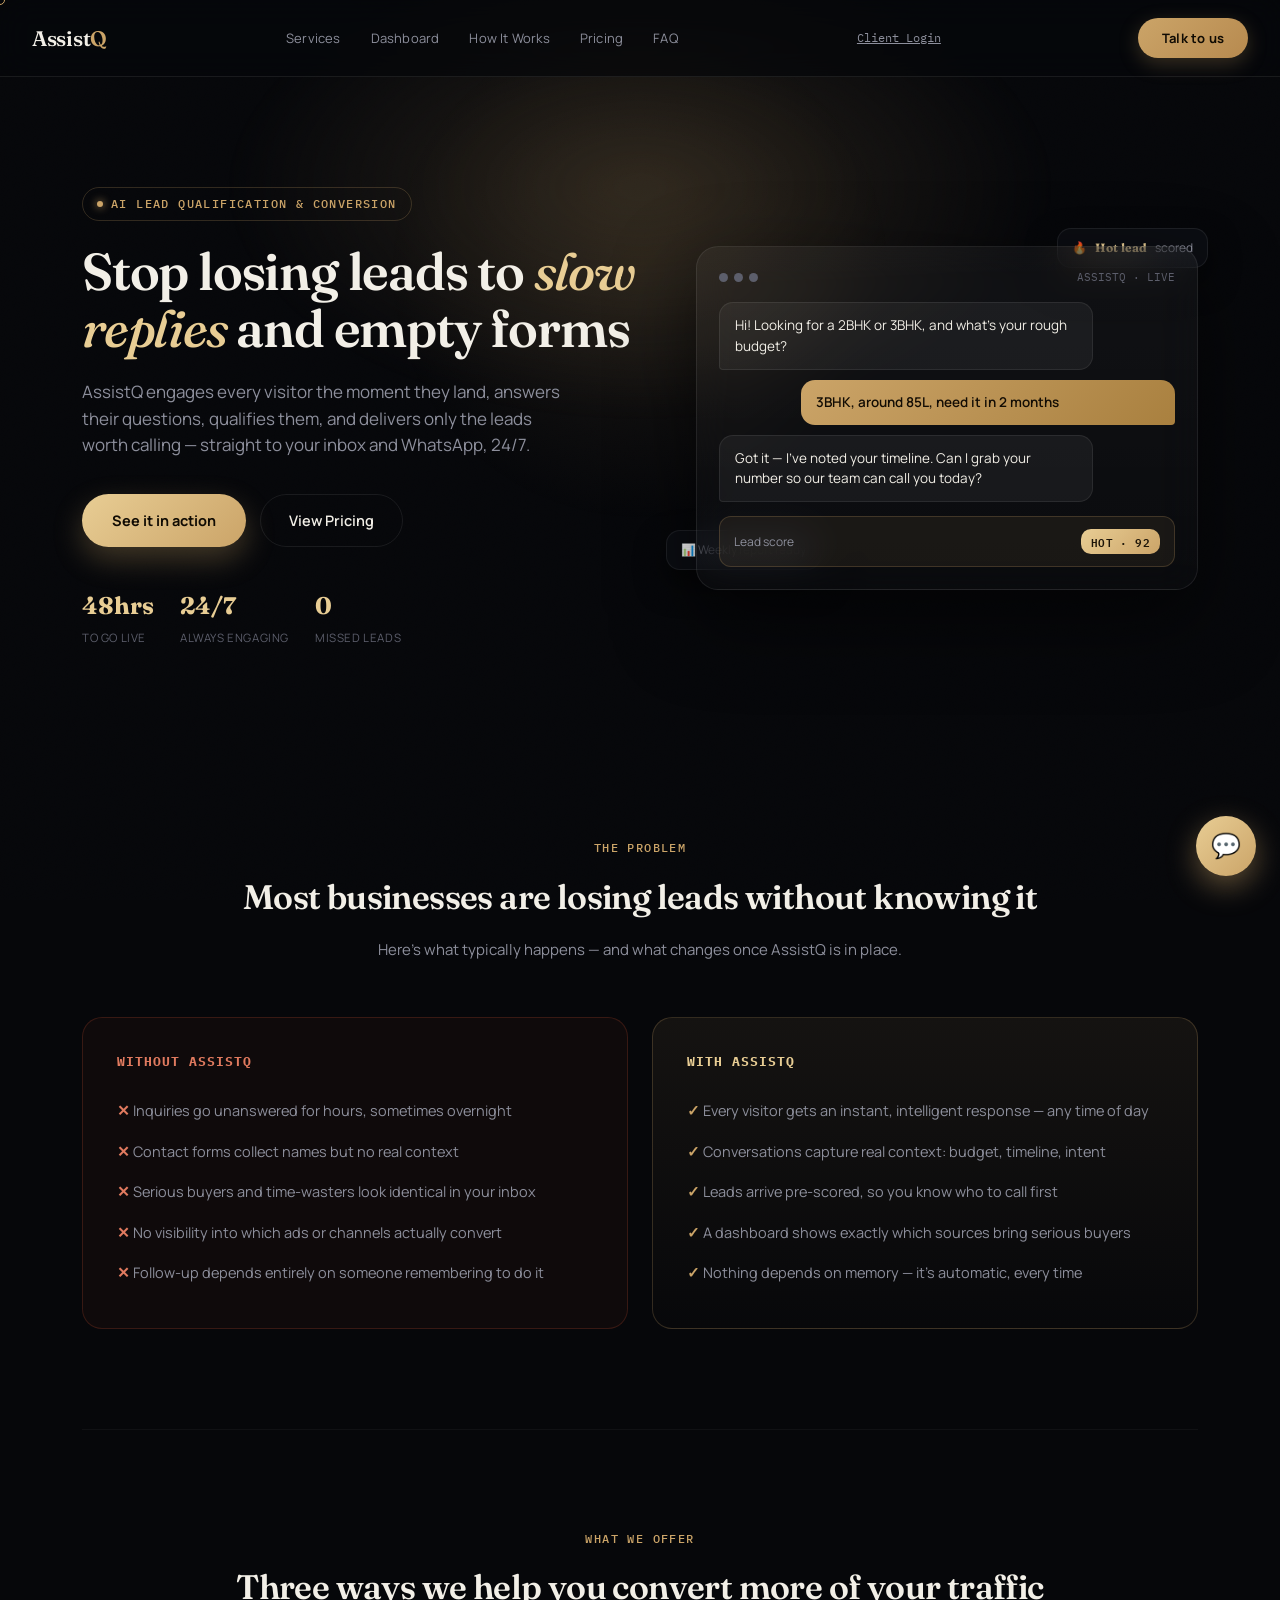
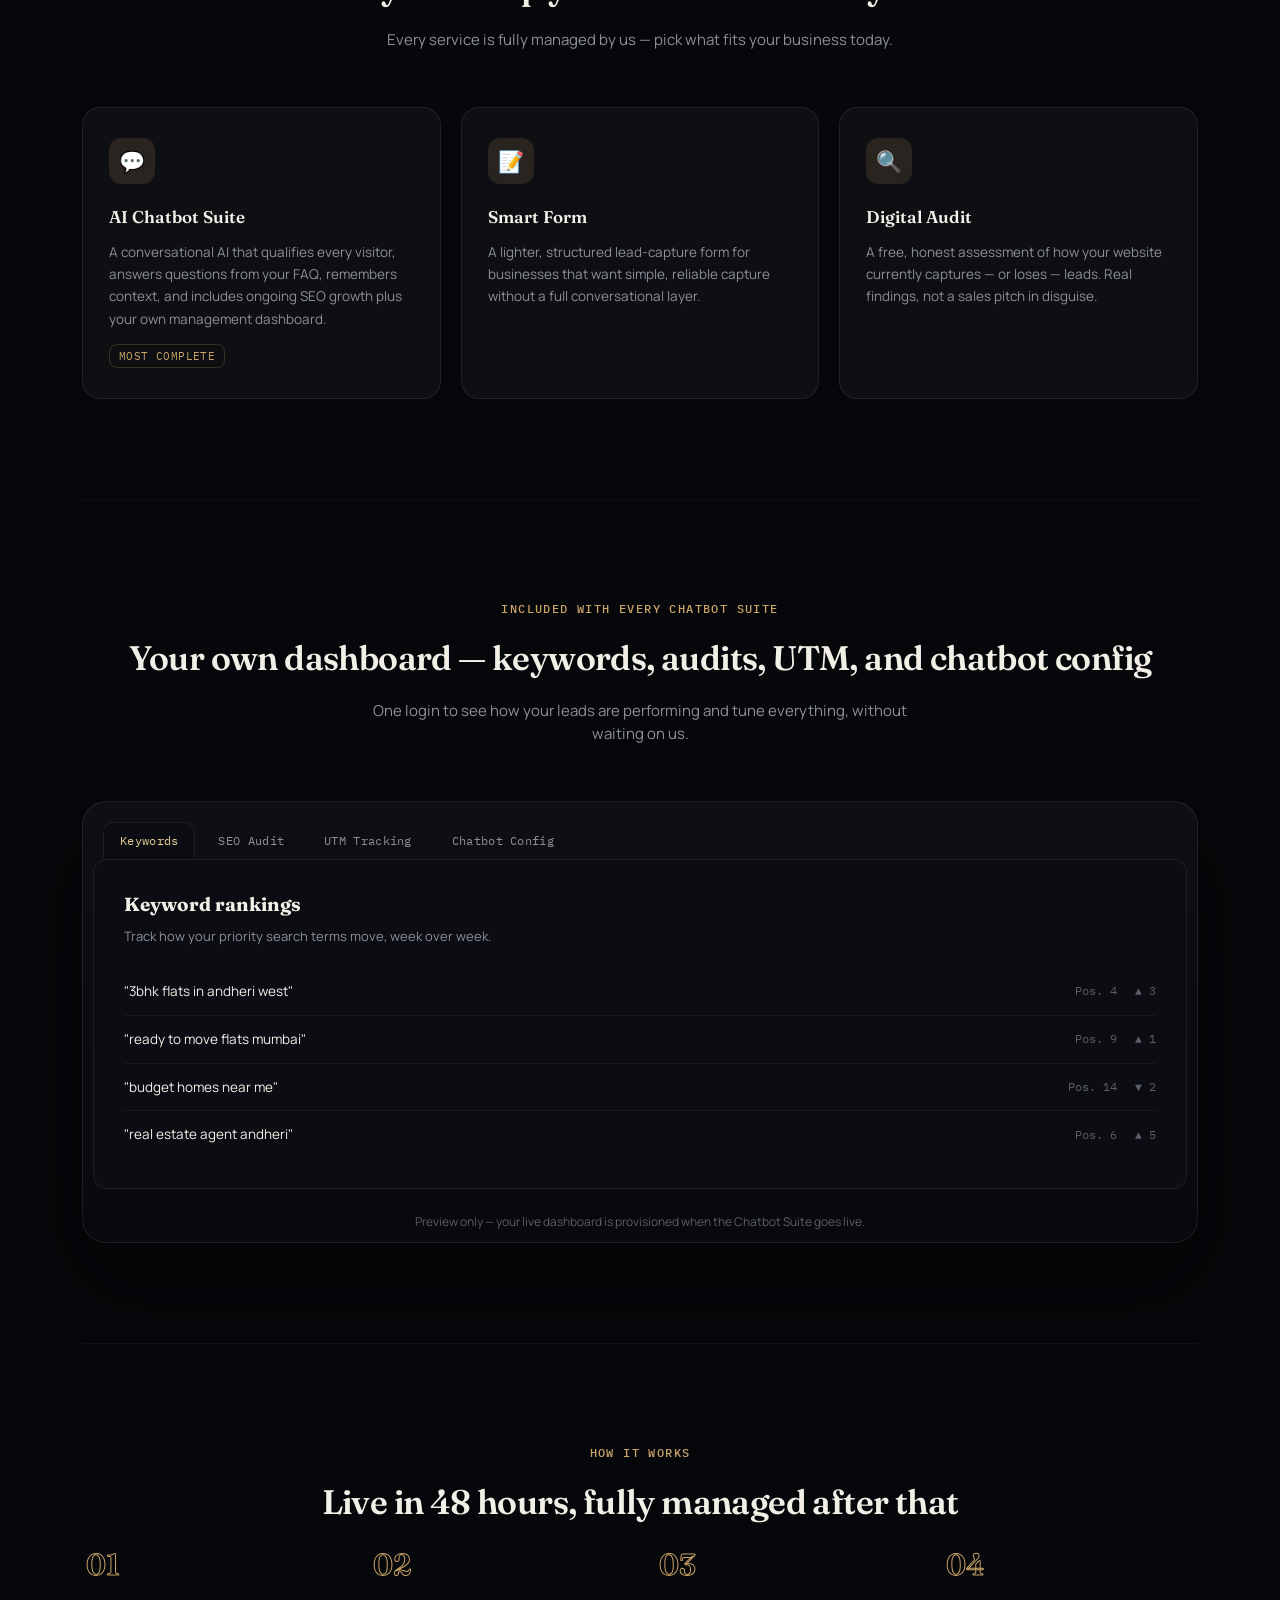
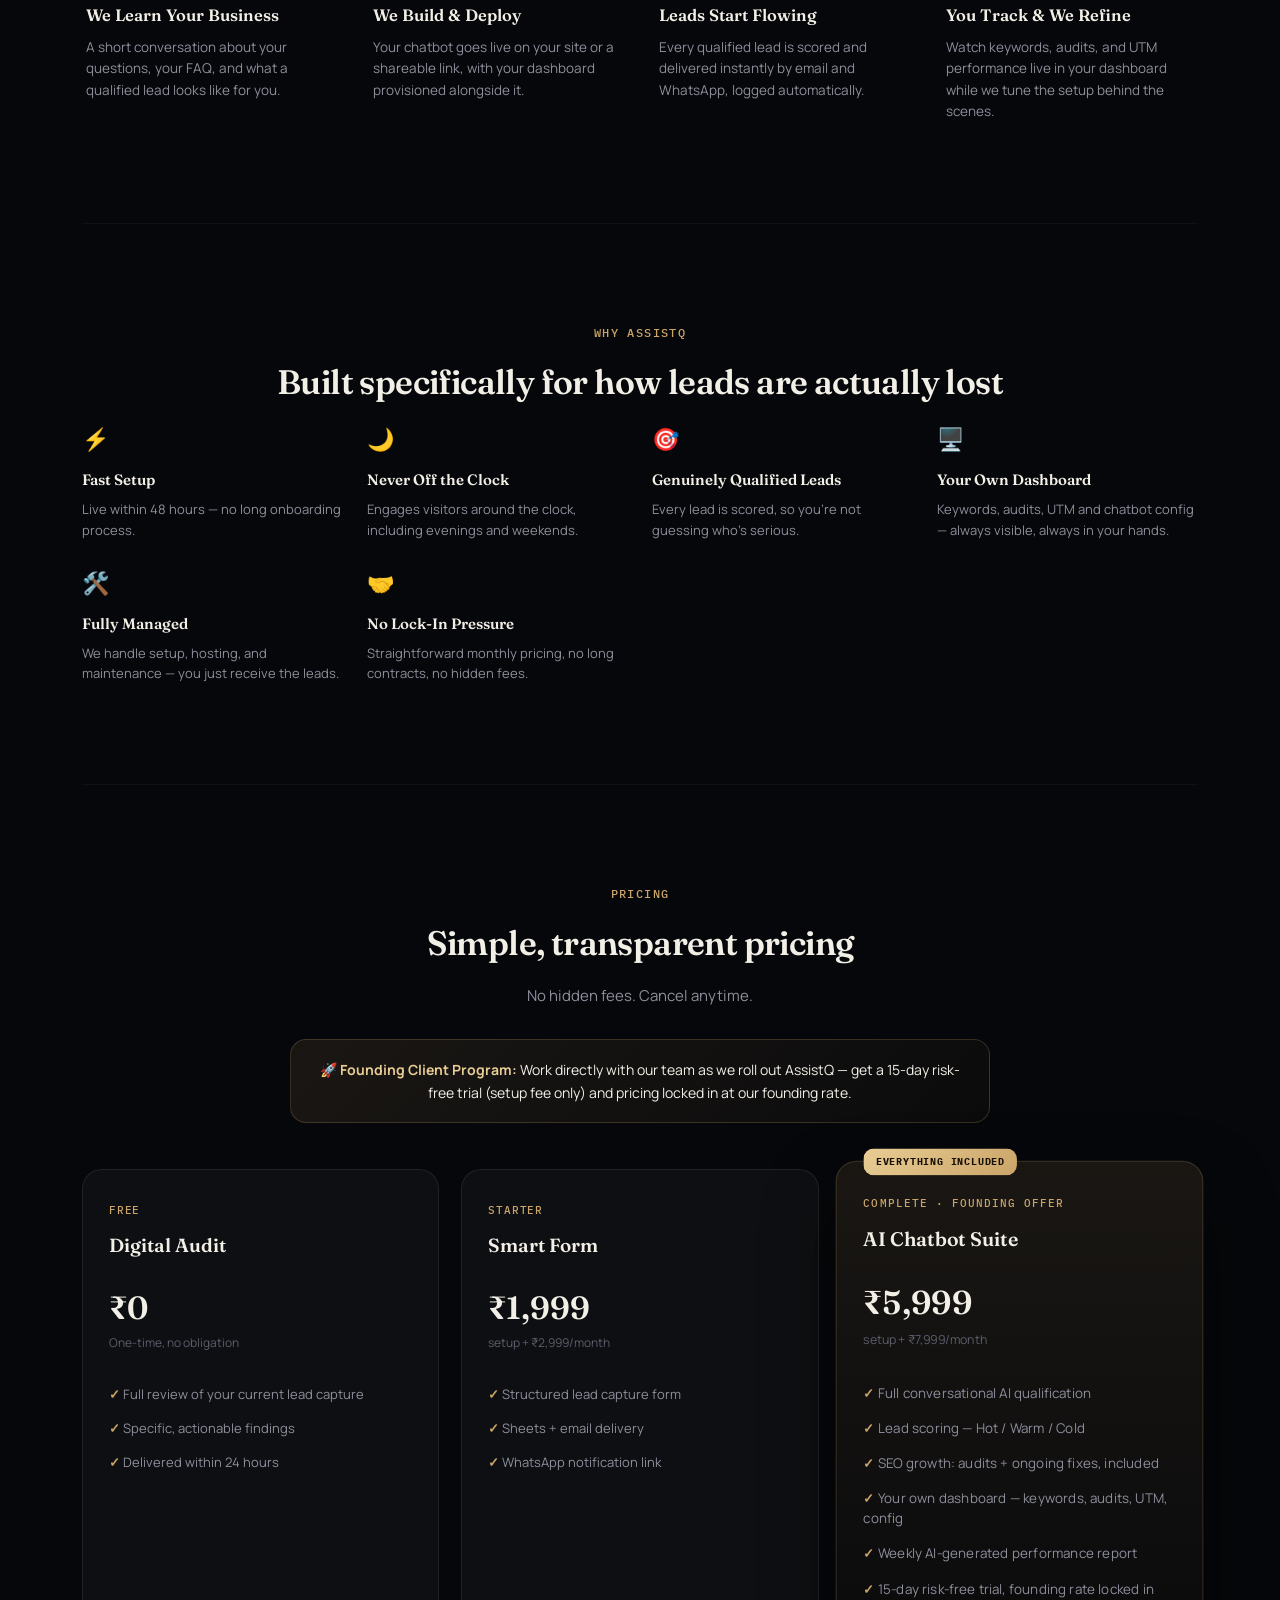
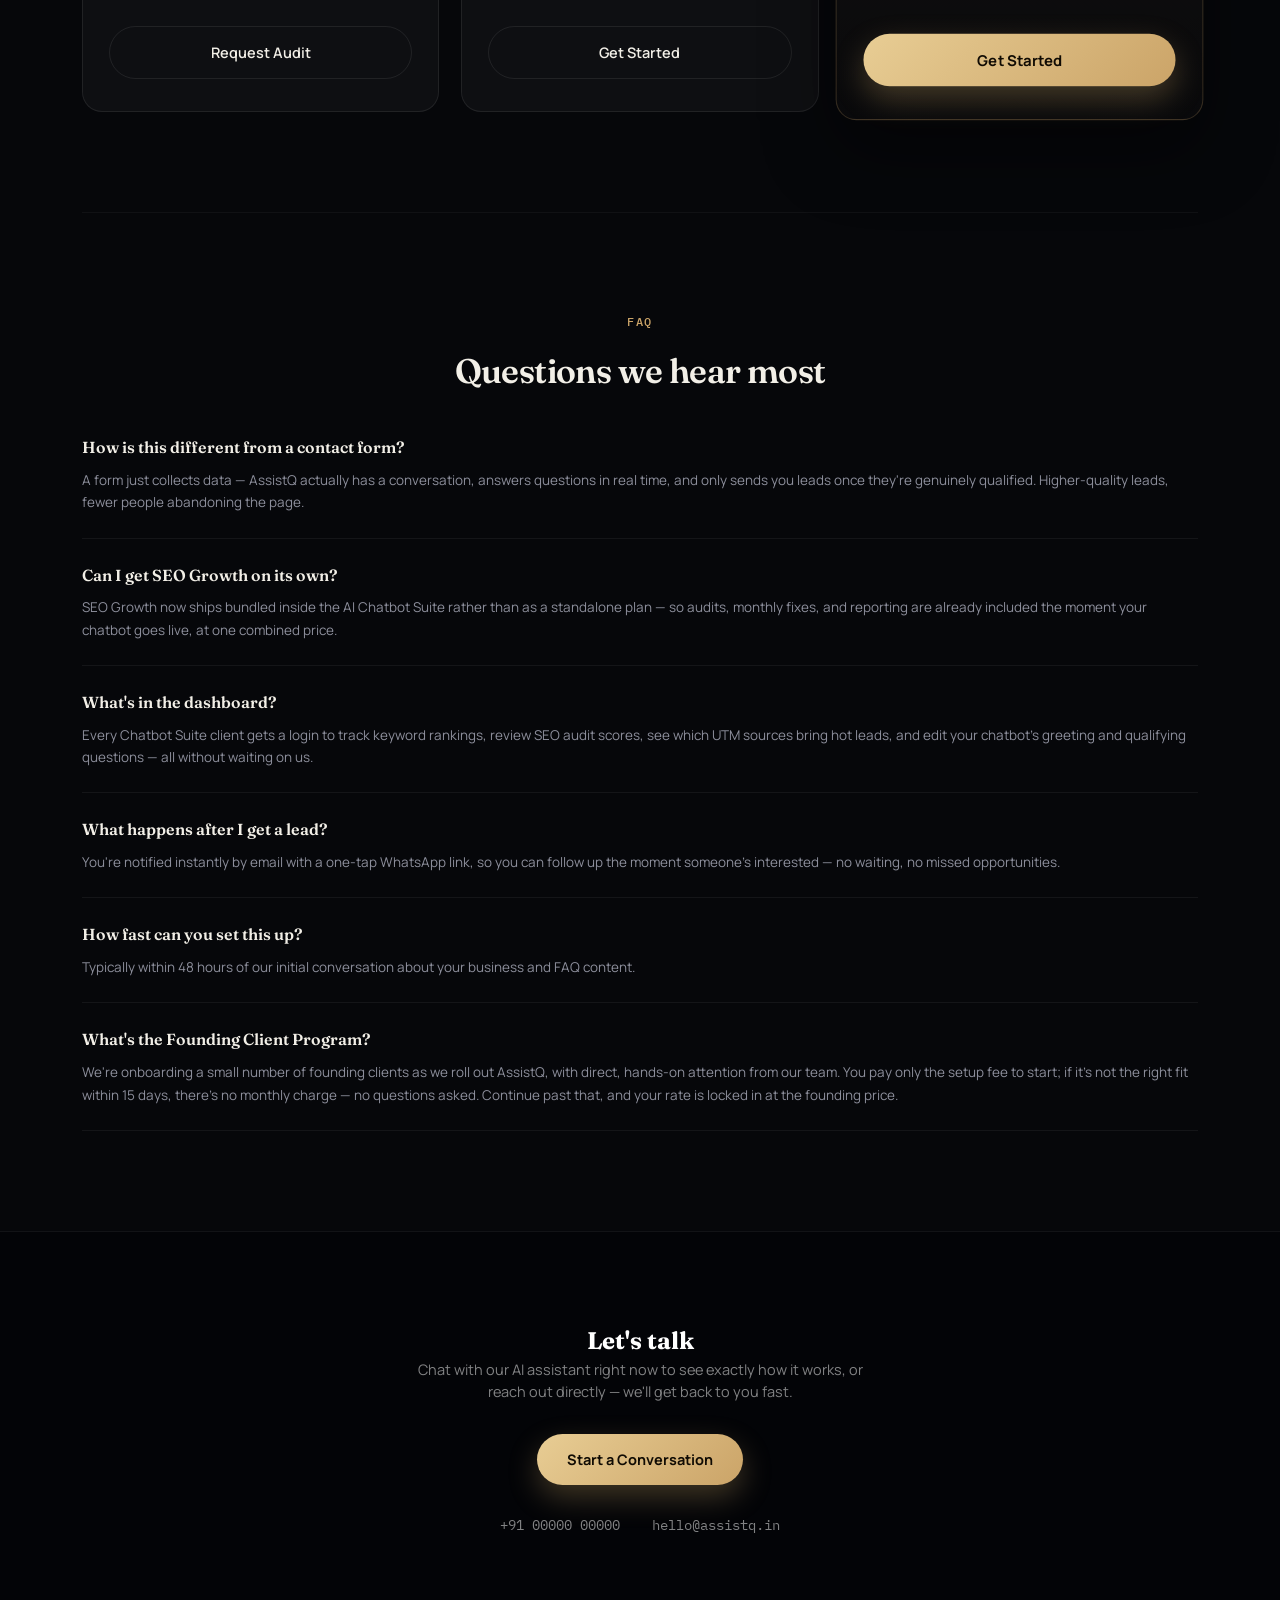
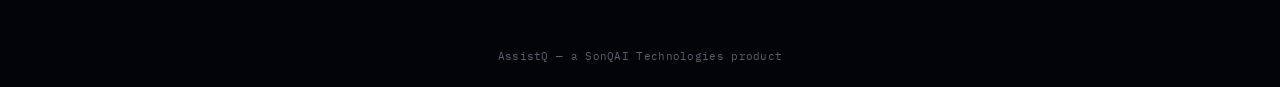
==== commit 991a41ef: "Update index.html" ====
--- a/index.html
+++ b/index.html
@@ -353,7 +353,20 @@
     <a onclick="scrollToSection('pricingSection')">Pricing</a>
     <a onclick="scrollToSection('faqSection')">FAQ</a>
   </div>
-  <a class="backLink" href="dashboard/login.html" style="font-family:var(--mono); font-size:12px; color:var(--inkMuted); margin-right:18px;">Client Login</a>
+  <!--
+    CLIENT LOGIN LINK — points at your deployed dashboard app, NOT a file
+    on this site. The dashboard is a separate Node/Express app (deployed
+    on Railway) with its own login screen at its root URL.
+
+    Set this to:
+      - your Railway-provided URL for testing, e.g.
+        https://your-app-name.up.railway.app
+      - once you've added a custom subdomain in Railway + a CNAME record
+        at your DNS provider, switch it to that, e.g. https://app.assistq.in
+
+    See DATABASE_SETUP.md / the dashboard README for the domain setup steps.
+  -->
+  <a class="backLink" href="https://app.assistq.in" style="font-family:var(--mono); font-size:12px; color:var(--inkMuted); margin-right:18px;">Client Login</a>
   <button class="navCta" id="navChatBtn">Talk to us</button>
 </nav>
 
@@ -594,8 +607,8 @@
   <p>Chat with our AI assistant right now to see exactly how it works, or reach out directly — we'll get back to you fast.</p>
   <button class="btnPrimary" id="footerChatBtn">Start a Conversation</button>
   <div class="contactRow" id="contactRow">
-    <span>+91 8446242738</span>
-    <span>assistq1@gmail.com</span>
+    <span>+91 00000 00000</span>
+    <span>hello@assistq.in</span>
   </div>
 </div>
 
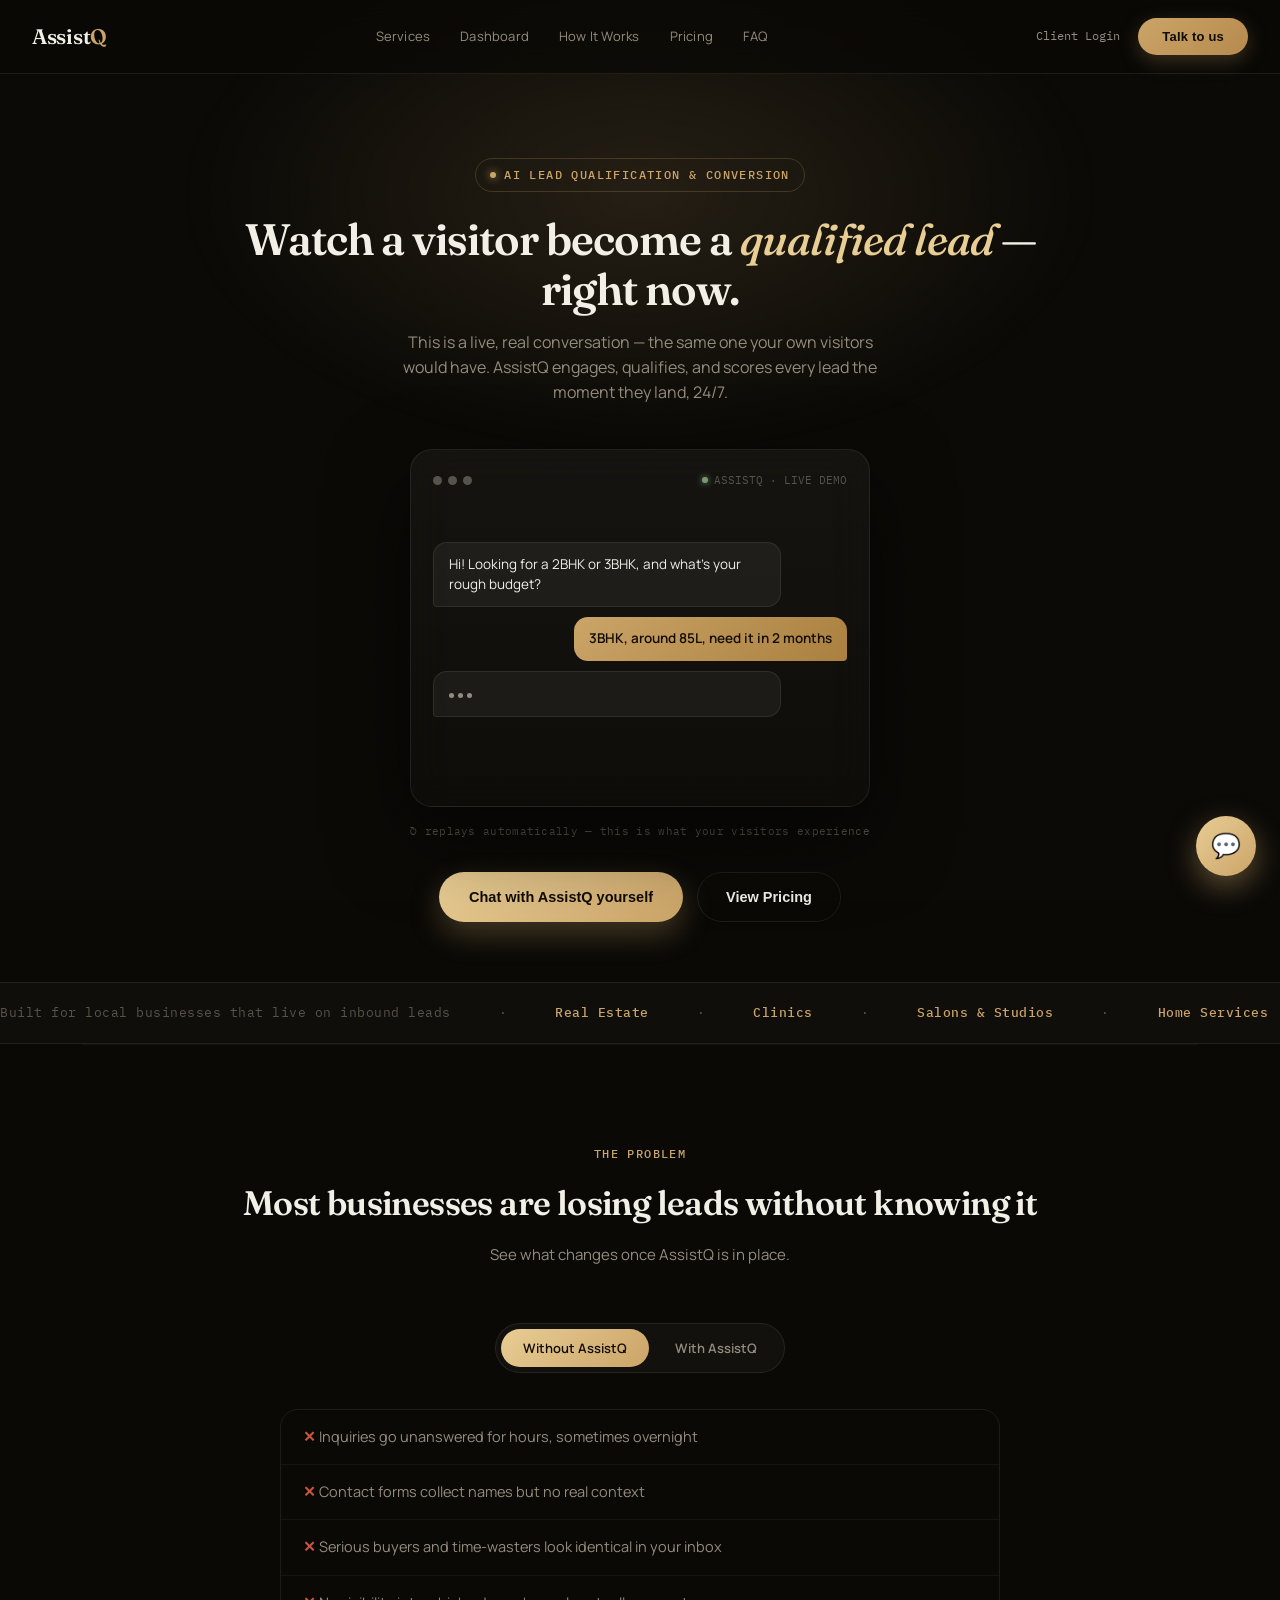
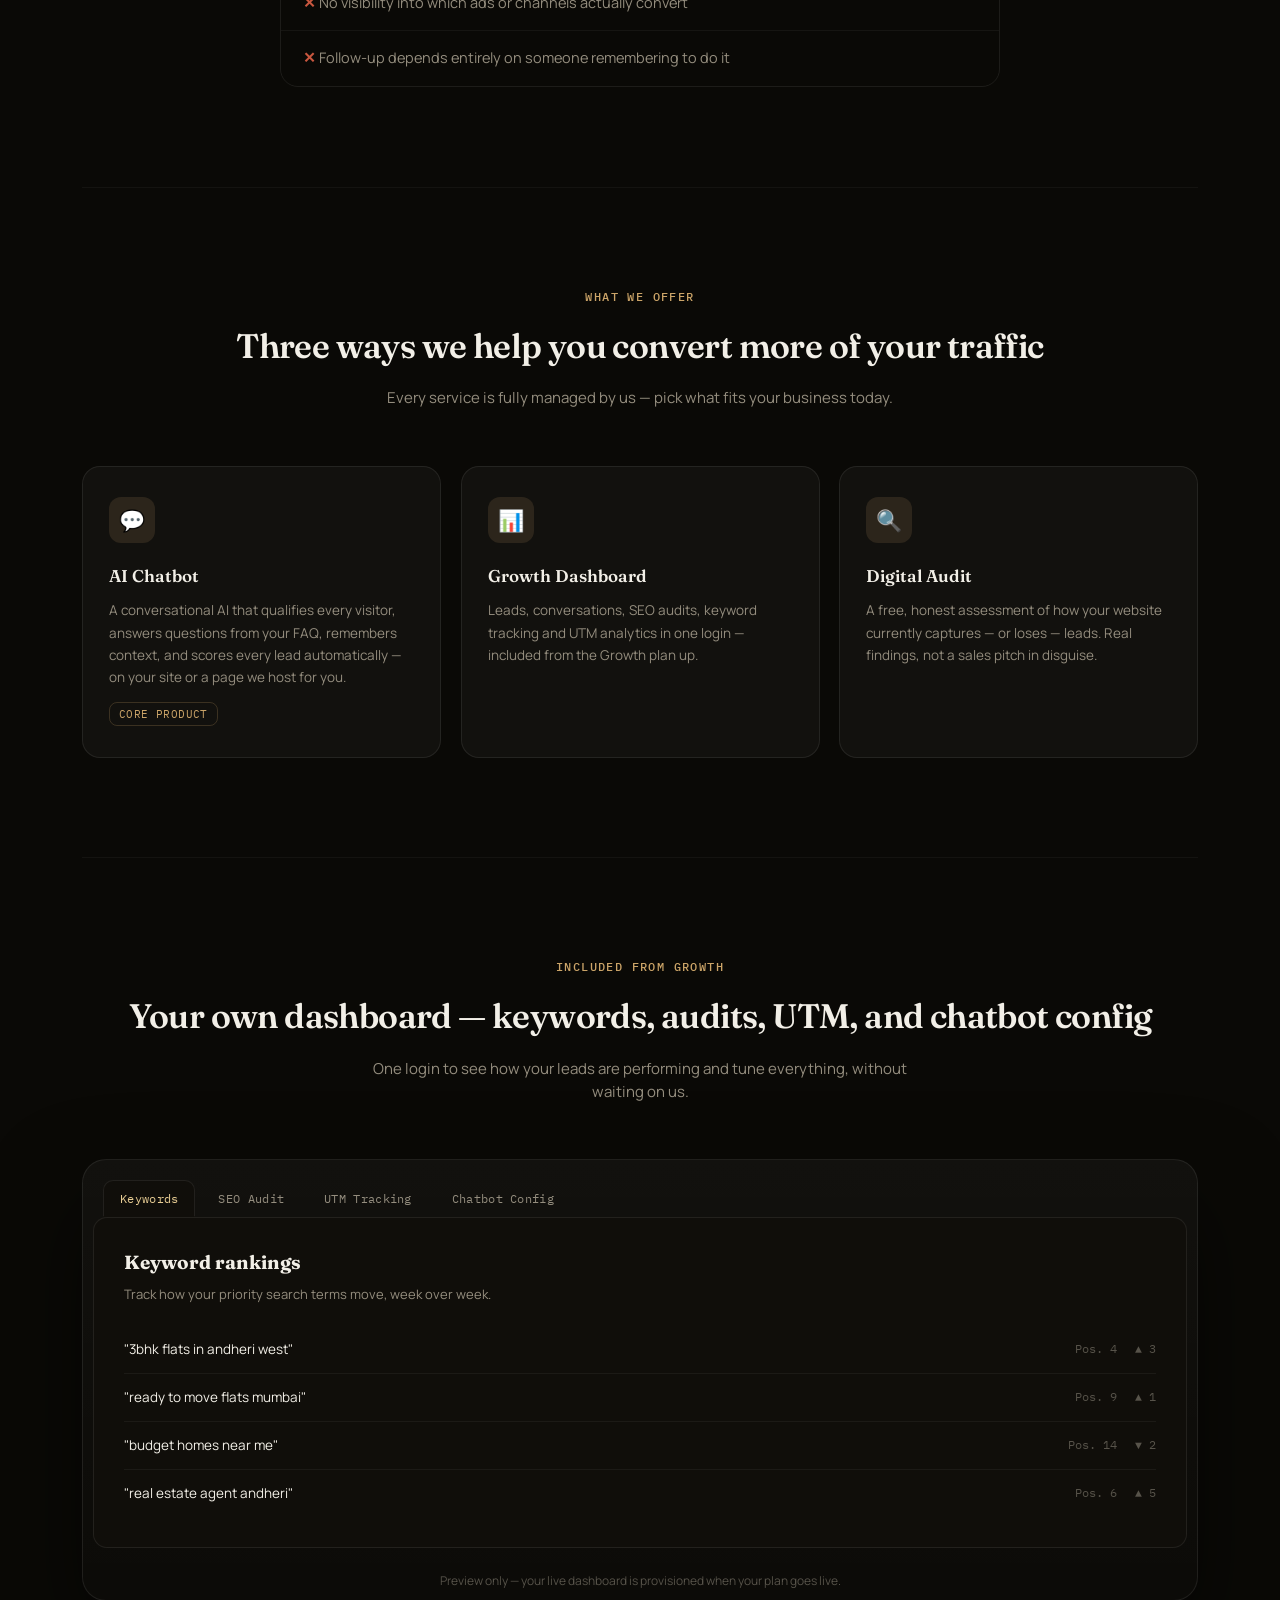
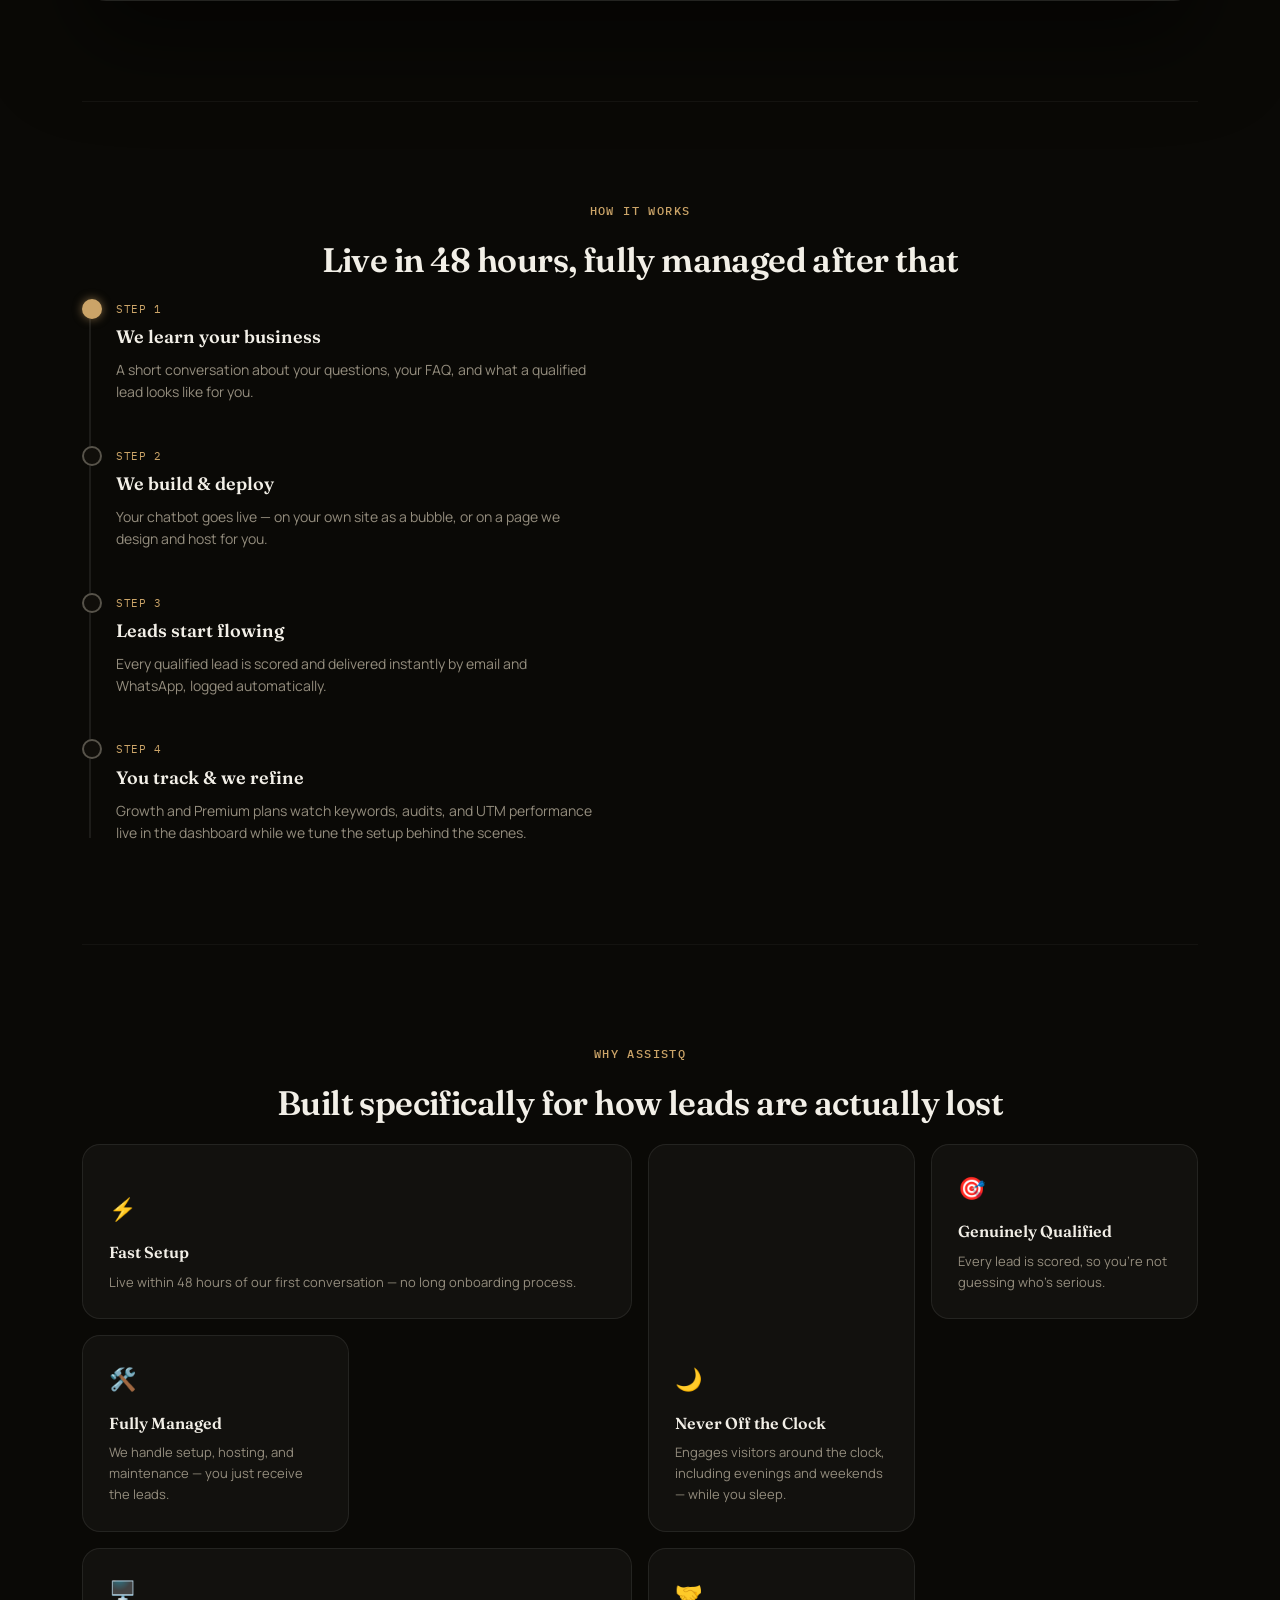
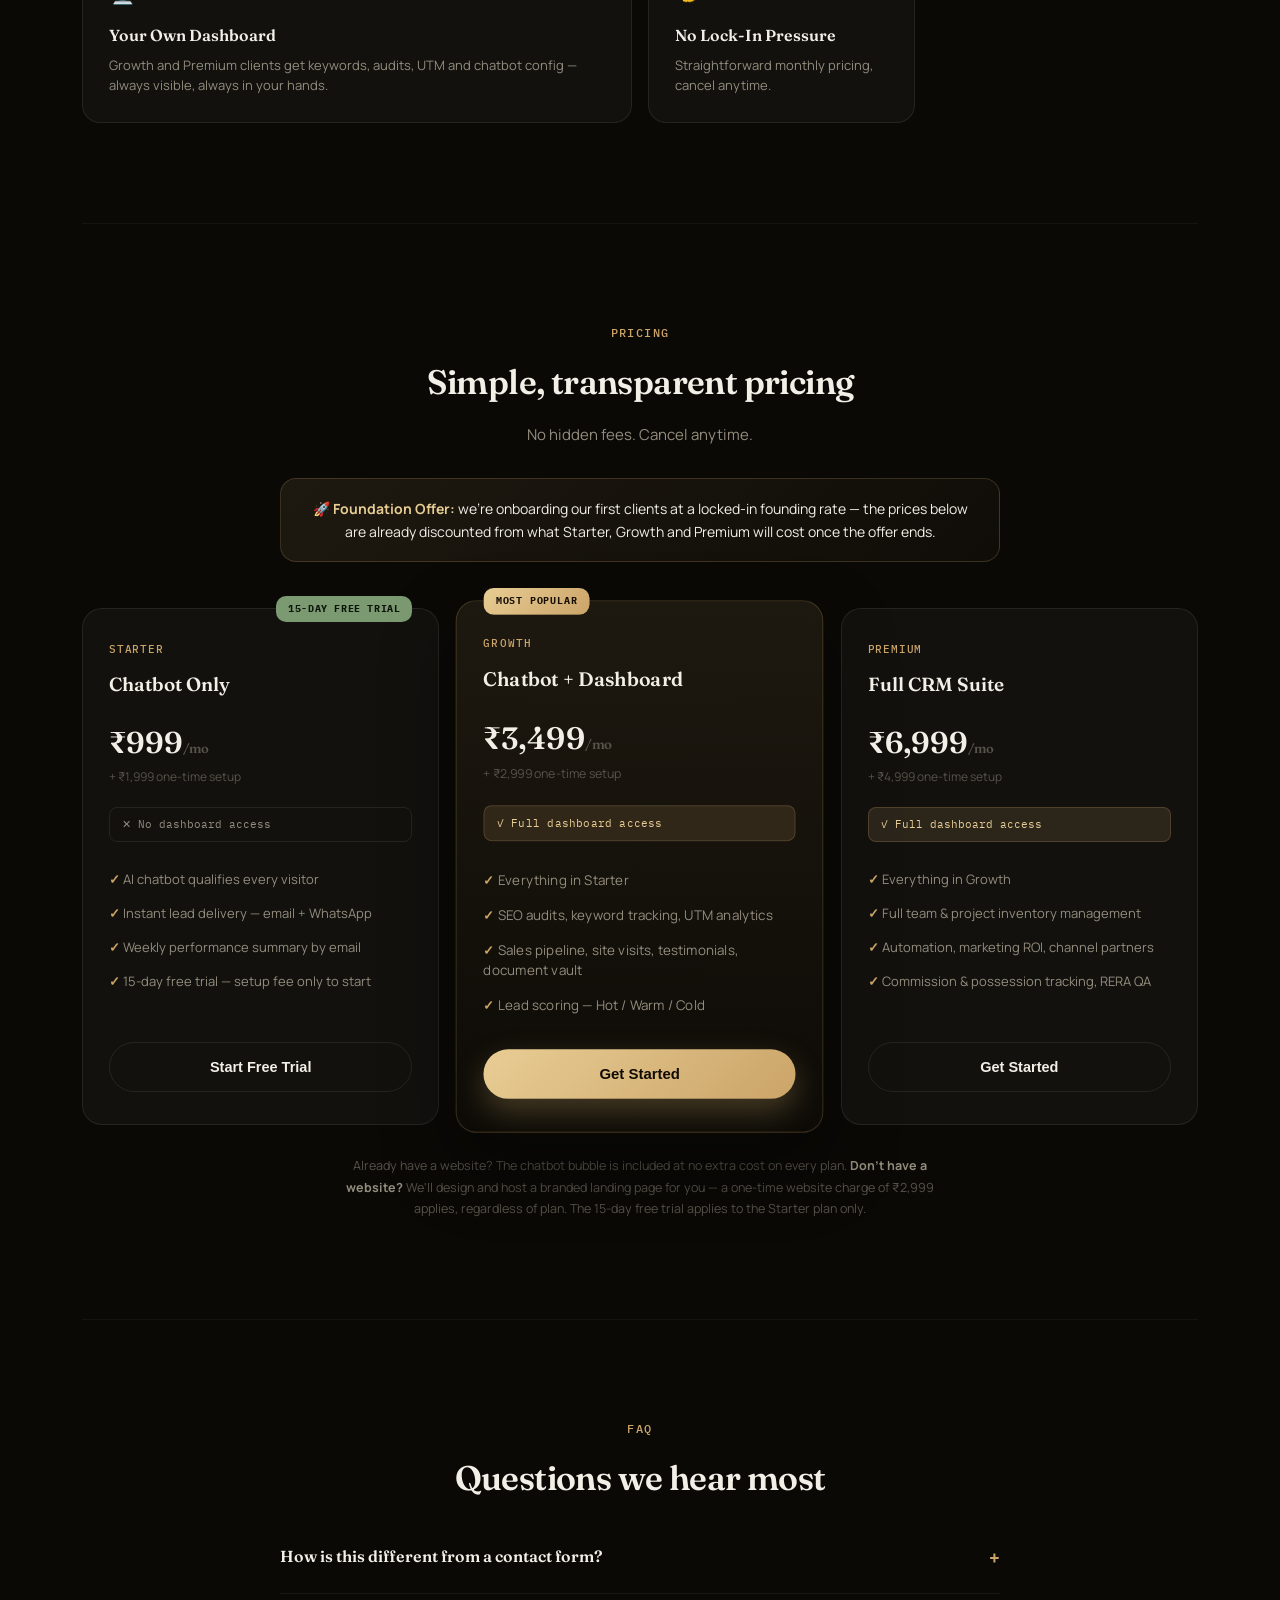
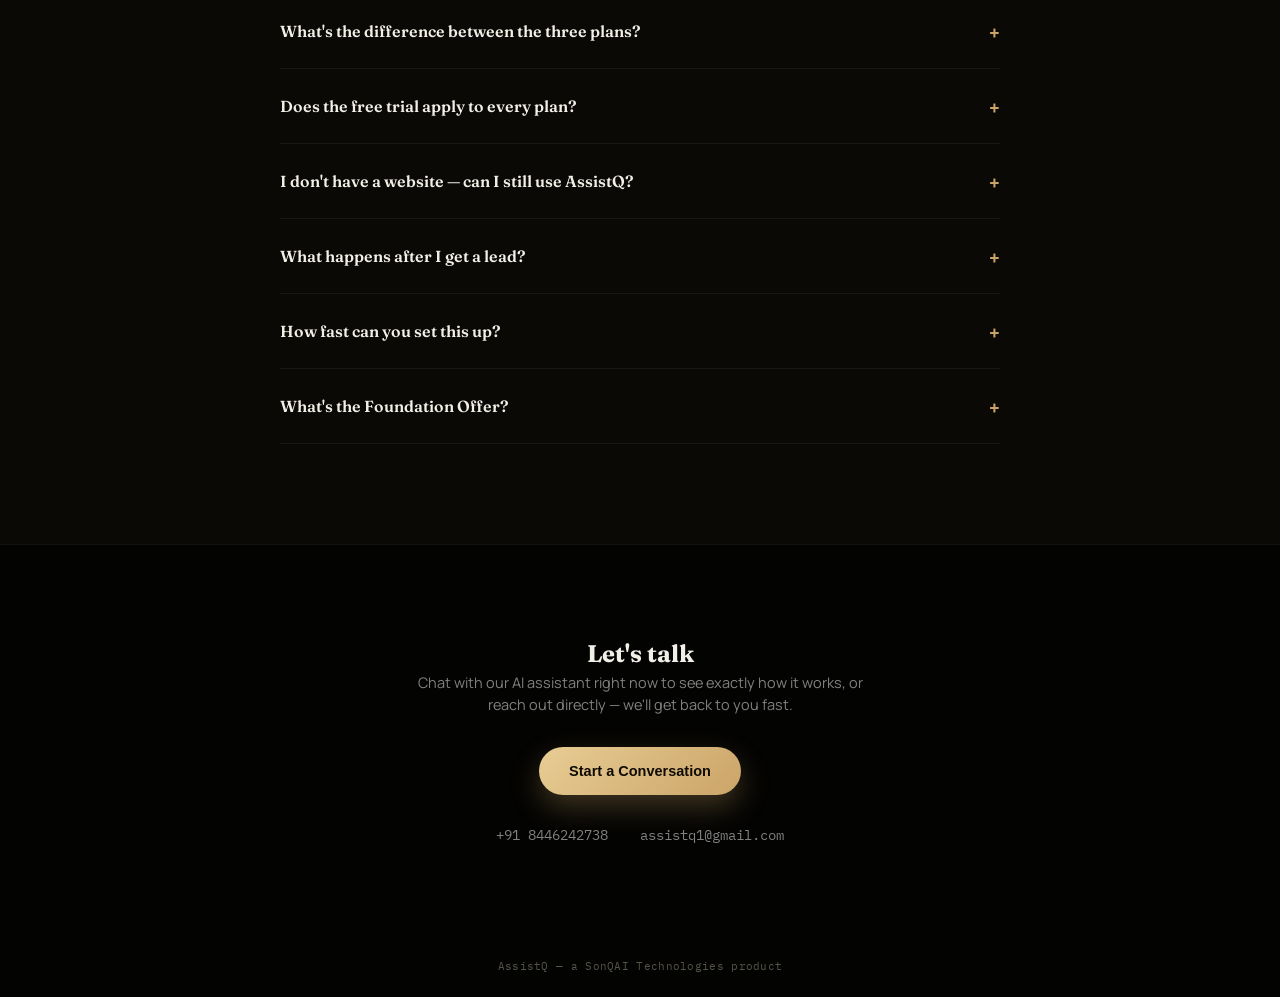
==== commit bc11b9fe: "Update index.html" ====
--- a/index.html
+++ b/index.html
@@ -4,24 +4,26 @@
 <meta charset="UTF-8" />
 <meta name="viewport" content="width=device-width, initial-scale=1.0" />
 <title>AssistQ — AI Lead Qualification & Conversion System</title>
+<meta name="description" content="AssistQ engages every visitor the moment they land, qualifies them with a real conversation, and delivers only the leads worth calling — 24/7." />
 <link rel="preconnect" href="https://fonts.googleapis.com">
 <link rel="preconnect" href="https://fonts.gstatic.com" crossorigin>
 <link href="https://fonts.googleapis.com/css2?family=Fraunces:opsz,wght@9..144,300;9..144,500;9..144,600;9..144,700&family=Manrope:wght@400;500;600;700;800&family=IBM+Plex+Mono:wght@400;500&display=swap" rel="stylesheet">
 <style>
   :root {
-    --bg: #06070a;
-    --bgElevated: #0b0d12;
+    --bg: #0a0906;
+    --bgElevated: #100e0a;
     --card: rgba(255,255,255,0.035);
     --cardBorder: rgba(255,255,255,0.08);
     --cardHover: rgba(255,255,255,0.06);
     --ink: #f2efe7;
-    --inkMuted: #8d8f9c;
-    --inkFaint: #5c5e6b;
+    --inkMuted: #948d7e;
+    --inkFaint: #57534a;
     --gold: #cba468;
     --goldBright: #e8cd94;
     --goldSoft: rgba(203,164,104,0.14);
     --border: rgba(203,164,104,0.22);
-    --dark: #030407;
+    --sage: #7c9a72;
+    --dark: #030302;
     --glow: 203,164,104;
     --serif: "Fraunces", Georgia, serif;
     --sans: "Manrope", -apple-system, "Segoe UI", sans-serif;
@@ -29,303 +31,214 @@
   }
   * { box-sizing: border-box; margin: 0; padding: 0; }
   html { scroll-behavior: smooth; }
-  body {
-    font-family: var(--sans);
-    background: var(--bg);
-    color: var(--ink);
-    line-height: 1.55;
-    position: relative;
-    overflow-x: hidden;
-  }
+  @media (prefers-reduced-motion: reduce) { html { scroll-behavior: auto; } *, *::before, *::after { animation-duration: 0.001ms !important; animation-iteration-count: 1 !important; transition-duration: 0.001ms !important; } }
+  body { font-family: var(--sans); background: var(--bg); color: var(--ink); line-height: 1.55; position: relative; overflow-x: hidden; }
   a { color: inherit; }
   ::selection { background: var(--goldSoft); color: var(--goldBright); }
-
-  /* ---- Cursor glow layer (signature element) ---- */
-  #cursorGlow {
-    position: fixed; inset: 0; pointer-events: none; z-index: 2;
-    background: radial-gradient(600px circle at var(--x, 50%) var(--y, 30%),
-                rgba(var(--glow), 0.10), transparent 42%);
-    transition: background 60ms linear;
-  }
-  #cursorDot {
-    position: fixed; width: 10px; height: 10px; border-radius: 50%;
-    border: 1px solid var(--gold); pointer-events: none; z-index: 9998;
-    transform: translate(-50%, -50%); transition: width .18s, height .18s, opacity .18s, border-color .18s;
-    opacity: 0;
-  }
-  @media (hover: hover) and (pointer: fine) { #cursorDot { opacity: 1; } }
-  #cursorDot.hoverable { width: 34px; height: 34px; background: var(--goldSoft); border-color: transparent; }
-
-  .noise {
-    position: fixed; inset: 0; z-index: 1; pointer-events: none; opacity: 0.035; mix-blend-mode: overlay;
-    background-image: url("data:image/svg+xml,%3Csvg xmlns='http://www.w3.org/2000/svg' width='120' height='120'%3E%3Cfilter id='n'%3E%3CfeTurbulence type='fractalNoise' baseFrequency='0.9' numOctaves='2' stitchTiles='stitch'/%3E%3C/filter%3E%3Crect width='100%25' height='100%25' filter='url(%23n)'/%3E%3C/svg%3E");
-  }
+  :focus-visible { outline: 2px solid var(--gold); outline-offset: 3px; }
+  img, svg { display: block; max-width: 100%; }
+
+  .noise { position: fixed; inset: 0; z-index: 1; pointer-events: none; opacity: 0.03; mix-blend-mode: overlay; background-image: url("data:image/svg+xml,%3Csvg xmlns='http://www.w3.org/2000/svg' width='120' height='120'%3E%3Cfilter id='n'%3E%3CfeTurbulence type='fractalNoise' baseFrequency='0.9' numOctaves='2' stitchTiles='stitch'/%3E%3C/filter%3E%3Crect width='100%25' height='100%25' filter='url(%23n)'/%3E%3C/svg%3E"); }
+
+  /* ---- reveal-on-scroll ---- */
+  .reveal { opacity: 0; transform: translateY(22px); transition: opacity .7s cubic-bezier(.16,.84,.44,1), transform .7s cubic-bezier(.16,.84,.44,1); }
+  .reveal.in { opacity: 1; transform: translateY(0); }
 
   /* ---- Nav ---- */
-  nav {
-    position: sticky; top: 0; z-index: 200;
-    background: rgba(6,7,10,0.72); backdrop-filter: blur(16px) saturate(140%);
-    border-bottom: 1px solid var(--cardBorder);
-    padding: 18px 32px;
-    display: flex; justify-content: space-between; align-items: center;
-  }
-  nav .navBrand { font-family: var(--serif); font-weight: 600; font-size: 21px; letter-spacing: -0.3px; color: var(--ink); }
+  nav { position: sticky; top: 0; z-index: 200; background: rgba(10,9,6,0.72); backdrop-filter: blur(16px) saturate(140%); border-bottom: 1px solid var(--cardBorder); padding: 18px 32px; display: flex; justify-content: space-between; align-items: center; }
+  nav .navBrand { font-family: var(--serif); font-weight: 600; font-size: 21px; letter-spacing: -0.3px; }
   nav .navBrand span { color: var(--gold); }
   nav .navLinks { display: flex; gap: 30px; }
   nav .navLinks a { text-decoration: none; font-size: 13px; color: var(--inkMuted); cursor: pointer; letter-spacing: 0.2px; position: relative; }
   nav .navLinks a::after { content:""; position:absolute; left:0; bottom:-4px; width:0; height:1px; background: var(--gold); transition: width .25s ease; }
   nav .navLinks a:hover { color: var(--ink); }
   nav .navLinks a:hover::after { width: 100%; }
-  nav .navCta {
-    background: linear-gradient(135deg, var(--gold), #b78a4f); color: #100b03; border: none;
-    padding: 11px 24px; border-radius: 30px; font-size: 13px; font-family: var(--sans);
-    font-weight: 700; cursor: pointer; letter-spacing: 0.2px;
-    box-shadow: 0 6px 20px rgba(var(--glow), 0.25);
-  }
+  nav .navRight { display: flex; align-items: center; gap: 18px; }
+  nav .backLink { font-family: var(--mono); font-size: 12px; color: var(--inkMuted); text-decoration: none; }
+  nav .backLink:hover { color: var(--gold); }
+  nav .navCta { background: linear-gradient(135deg, var(--gold), #b78a4f); color: #100b03; border: none; padding: 11px 24px; border-radius: 30px; font-size: 13px; font-weight: 700; cursor: pointer; letter-spacing: 0.2px; box-shadow: 0 6px 20px rgba(var(--glow), 0.25); transition: transform .2s ease, box-shadow .2s ease; }
   nav .navCta:hover { box-shadow: 0 8px 26px rgba(var(--glow), 0.4); transform: translateY(-1px); }
-  @media (max-width: 760px) { nav .navLinks { display: none; } }
-
-  /* ---- Hero ---- */
-  header {
-    position: relative; z-index: 3;
-    padding: 110px 32px 90px;
-    max-width: 1180px; margin: 0 auto;
-    display: grid; grid-template-columns: 1.05fr 0.95fr; gap: 60px; align-items: center;
-  }
-  header::before {
-    content:""; position:absolute; top:-140px; left:50%; transform:translateX(-50%);
-    width: 900px; height: 500px; z-index:-1;
-    background: radial-gradient(ellipse at center, rgba(var(--glow),0.16), transparent 65%);
-    filter: blur(10px);
-  }
-  @media (max-width: 900px) { header { grid-template-columns: 1fr; padding: 90px 22px 60px; } }
-
-  .heroCopy .eyebrow {
-    display: inline-flex; align-items:center; gap:8px; font-family: var(--mono); font-size: 11.5px; font-weight: 500; color: var(--gold);
-    letter-spacing: 1.4px; text-transform: uppercase; margin-bottom: 22px;
-    border: 1px solid var(--border); padding: 7px 14px; border-radius: 20px;
-  }
+  @media (max-width: 860px) { nav .navLinks { display: none; } }
+
+  /* ---- Hero: the conversation IS the hero ---- */
+  header { position: relative; z-index: 3; padding: 84px 32px 60px; max-width: 900px; margin: 0 auto; text-align: center; }
+  header::before { content:""; position:absolute; top:-160px; left:50%; transform:translateX(-50%); width: 1000px; height: 560px; z-index:-1; background: radial-gradient(ellipse at center, rgba(var(--glow),0.14), transparent 65%); filter: blur(10px); }
+  .eyebrow { display: inline-flex; align-items:center; gap:8px; font-family: var(--mono); font-size: 11.5px; font-weight: 500; color: var(--gold); letter-spacing: 1.4px; text-transform: uppercase; margin-bottom: 22px; border: 1px solid var(--border); padding: 7px 14px; border-radius: 20px; }
   .eyebrow .dot { width:6px; height:6px; border-radius:50%; background: var(--gold); box-shadow: 0 0 8px var(--gold); animation: pulse 2s infinite; }
   @keyframes pulse { 0%,100%{opacity:1;} 50%{opacity:.35;} }
-  header h1 { font-family: var(--serif); font-weight: 600; font-size: 52px; line-height: 1.1; letter-spacing: -1.2px; color: var(--ink); margin-bottom: 22px; }
+  header h1 { font-family: var(--serif); font-weight: 600; font-size: 44px; line-height: 1.14; letter-spacing: -1px; margin-bottom: 16px; }
   header h1 em { font-style: italic; color: var(--goldBright); font-weight: 500; }
-  header .sub { font-size: 17px; color: var(--inkMuted); max-width: 480px; margin-bottom: 36px; }
-  header .heroBtns { display: flex; gap: 14px; flex-wrap: wrap; }
-  .btnPrimary {
-    background: linear-gradient(135deg, var(--goldBright), var(--gold)); color: #100b03; border: none;
-    padding: 16px 30px; border-radius: 30px; font-size: 14.5px; font-family: var(--sans);
-    font-weight: 700; cursor: pointer; box-shadow: 0 12px 30px rgba(var(--glow),0.3);
-    transition: transform .2s ease, box-shadow .2s ease;
-  }
+  header .sub { font-size: 16px; color: var(--inkMuted); max-width: 500px; margin: 0 auto 44px; }
+
+  /* Live-typing conversation demo — the signature element */
+  .demoStage { max-width: 460px; margin: 0 auto; position: relative; }
+  .demoCard { background: linear-gradient(180deg, rgba(255,255,255,0.045), rgba(255,255,255,0.015)); border: 1px solid var(--cardBorder); border-radius: 22px; backdrop-filter: blur(20px); padding: 22px; box-shadow: 0 30px 80px rgba(0,0,0,0.55); text-align: left; }
+  .demoCard .demoHead { display:flex; align-items:center; gap:10px; margin-bottom:18px; }
+  .demoCard .demoHead .dots { display:flex; gap:6px; }
+  .demoCard .demoHead .dots i { width:9px; height:9px; border-radius:50%; background: var(--inkFaint); display:block; }
+  .demoCard .demoHead span { font-family: var(--mono); font-size: 11px; color: var(--inkFaint); margin-left:auto; display:flex; align-items:center; gap:6px; }
+  .demoCard .demoHead .liveDot { width:6px; height:6px; border-radius:50%; background: var(--sage); box-shadow: 0 0 6px var(--sage); }
+  #demoMessages { min-height: 210px; display: flex; flex-direction: column; gap: 10px; justify-content: flex-end; }
+  .demoBubble { max-width: 84%; padding: 12px 15px; border-radius: 14px; font-size: 13.5px; line-height: 1.45; opacity: 0; }
+  .demoBubble.bot { background: rgba(255,255,255,0.05); border: 1px solid var(--cardBorder); border-bottom-left-radius: 4px; }
+  .demoBubble.user { background: linear-gradient(135deg, var(--gold), #a9803f); color:#120c04; margin-left:auto; border-bottom-right-radius: 4px; font-weight:600; }
+  .typingDots { display: inline-flex; gap: 4px; padding: 2px 0; }
+  .typingDots i { width:5px; height:5px; border-radius:50%; background: var(--inkMuted); display:block; animation: tdot 1.1s infinite ease-in-out; }
+  .typingDots i:nth-child(2) { animation-delay: .15s; } .typingDots i:nth-child(3) { animation-delay: .3s; }
+  @keyframes tdot { 0%,60%,100%{ transform: translateY(0); opacity:.4; } 30%{ transform: translateY(-4px); opacity:1; } }
+  .demoScore { display:flex; align-items:center; justify-content:space-between; margin-top:16px; padding:12px 14px; border-radius: 12px; background: rgba(203,164,104,0.08); border: 1px solid var(--border); opacity: 0; transition: opacity .5s ease; }
+  .demoScore.show { opacity: 1; }
+  .demoScore span:first-child { font-size: 12px; color: var(--inkMuted); }
+  .demoScore .badge { font-family: var(--mono); font-size: 11px; font-weight:600; color: #1c1408; background: linear-gradient(135deg,var(--goldBright),var(--gold)); padding: 4px 10px; border-radius:10px; letter-spacing:.4px; }
+  .demoCaption { text-align: center; font-family: var(--mono); font-size: 11px; color: var(--inkFaint); margin-top: 16px; letter-spacing: .3px; }
+  .heroBtns { display: flex; gap: 14px; flex-wrap: wrap; justify-content: center; margin-top: 32px; }
+  .btnPrimary { background: linear-gradient(135deg, var(--goldBright), var(--gold)); color: #100b03; border: none; padding: 16px 30px; border-radius: 30px; font-size: 14.5px; font-weight: 700; cursor: pointer; box-shadow: 0 12px 30px rgba(var(--glow),0.3); transition: transform .2s ease, box-shadow .2s ease; }
   .btnPrimary:hover { transform: translateY(-2px); box-shadow: 0 16px 36px rgba(var(--glow),0.42); }
-  .btnSecondary {
-    background: transparent; color: var(--ink); border: 1px solid var(--cardBorder);
-    padding: 16px 28px; border-radius: 30px; font-size: 14.5px; font-family: var(--sans); font-weight: 600; cursor: pointer;
-    transition: border-color .2s ease, background .2s ease;
-  }
+  .btnSecondary { background: transparent; color: var(--ink); border: 1px solid var(--cardBorder); padding: 16px 28px; border-radius: 30px; font-size: 14.5px; font-weight: 600; cursor: pointer; transition: border-color .2s ease, background .2s ease; }
   .btnSecondary:hover { border-color: var(--gold); background: var(--goldSoft); }
-
-  .heroTrust { display:flex; gap:26px; margin-top: 40px; flex-wrap: wrap; }
-  .heroTrust .stat { }
-  .heroTrust .stat b { font-family: var(--serif); font-size: 24px; color: var(--goldBright); display:block; }
-  .heroTrust .stat span { font-size: 11.5px; color: var(--inkFaint); text-transform: uppercase; letter-spacing: 0.6px; }
-
-  /* ---- Hero mockup card ---- */
-  .heroVisual { position: relative; }
-  .mockCard {
-    background: linear-gradient(180deg, rgba(255,255,255,0.045), rgba(255,255,255,0.015));
-    border: 1px solid var(--cardBorder); border-radius: 22px; backdrop-filter: blur(20px);
-    padding: 22px; box-shadow: 0 30px 80px rgba(0,0,0,0.55);
-    animation: float 6s ease-in-out infinite;
-  }
-  @keyframes float { 0%,100%{ transform: translateY(0px);} 50%{ transform: translateY(-12px);} }
-  .mockCard .mockHead { display:flex; align-items:center; gap:10px; margin-bottom:16px; }
-  .mockCard .mockHead .dots { display:flex; gap:6px; }
-  .mockCard .mockHead .dots i { width:9px; height:9px; border-radius:50%; background: var(--inkFaint); display:block; }
-  .mockCard .mockHead span { font-family: var(--mono); font-size: 11px; color: var(--inkFaint); margin-left:auto; }
-  .mockBubble { max-width: 82%; padding: 12px 15px; border-radius: 14px; font-size: 13.5px; margin-bottom: 10px; opacity:0; animation: rise .5s ease forwards; }
-  .mockBubble.bot { background: rgba(255,255,255,0.05); border: 1px solid var(--cardBorder); border-bottom-left-radius: 4px; }
-  .mockBubble.user { background: linear-gradient(135deg, var(--gold), #a9803f); color:#120c04; margin-left:auto; border-bottom-right-radius: 4px; font-weight:600; }
-  .mockBubble:nth-child(2){animation-delay:.3s;} .mockBubble:nth-child(3){animation-delay:.9s;} .mockBubble:nth-child(4){animation-delay:1.5s;} .mockBubble:nth-child(5){animation-delay:2.1s;}
-  @keyframes rise { from{ opacity:0; transform: translateY(8px);} to{ opacity:1; transform: translateY(0);} }
-  .mockScore { display:flex; align-items:center; justify-content:space-between; margin-top:14px; padding:12px 14px; border-radius: 12px; background: rgba(203,164,104,0.08); border: 1px solid var(--border); }
-  .mockScore span:first-child { font-size: 12px; color: var(--inkMuted); }
-  .mockScore .badge { font-family: var(--mono); font-size: 11px; font-weight:600; color: #1c1408; background: linear-gradient(135deg,var(--goldBright),var(--gold)); padding: 4px 10px; border-radius:10px; letter-spacing:.4px; }
-  .floatChip {
-    position:absolute; background: var(--bgElevated); border:1px solid var(--cardBorder); border-radius:14px;
-    padding: 10px 14px; font-size:12px; color: var(--inkMuted); box-shadow: 0 14px 30px rgba(0,0,0,0.5);
-    display:flex; align-items:center; gap:8px; animation: float 7s ease-in-out infinite;
-  }
-  .floatChip.c1 { top:-18px; right:-10px; animation-delay: .5s; }
-  .floatChip.c2 { bottom:20px; left:-30px; animation-delay: 1.4s; }
-  .floatChip b { color: var(--goldBright); font-family: var(--serif); }
-  @media (max-width: 900px) { .floatChip { display:none; } }
+  @media (max-width: 600px) { header h1 { font-size: 32px; } }
+
+  /* ---- Industries marquee ---- */
+  .marqueeWrap { border-top: 1px solid var(--cardBorder); border-bottom: 1px solid var(--cardBorder); padding: 20px 0; overflow: hidden; position: relative; z-index: 3; background: var(--bgElevated); }
+  .marqueeTrack { display: flex; gap: 48px; width: max-content; animation: marquee 26s linear infinite; }
+  .marqueeWrap:hover .marqueeTrack { animation-play-state: paused; }
+  @keyframes marquee { from { transform: translateX(0); } to { transform: translateX(-50%); } }
+  .marqueeTrack span { font-family: var(--mono); font-size: 13px; color: var(--inkFaint); letter-spacing: .5px; white-space: nowrap; display: flex; align-items: center; gap: 10px; }
+  .marqueeTrack span b { color: var(--gold); font-weight: 500; }
 
   main { position: relative; z-index: 3; max-width: 1180px; margin: 0 auto; padding: 0 32px; }
   section { padding: 100px 0; border-top: 1px solid rgba(255,255,255,0.045); }
-  section:first-of-type { border-top: none; }
-  section .eyebrowSmall {
-    text-align: center; font-family: var(--mono); font-size: 11.5px; font-weight: 500; color: var(--gold);
-    letter-spacing: 1.4px; text-transform: uppercase; margin-bottom: 14px;
-  }
-  section h2 { font-family: var(--serif); font-weight: 600; font-size: 34px; text-align: center; margin-bottom: 14px; letter-spacing: -0.6px; color: var(--ink); }
+  section .eyebrowSmall { text-align: center; font-family: var(--mono); font-size: 11.5px; font-weight: 500; color: var(--gold); letter-spacing: 1.4px; text-transform: uppercase; margin-bottom: 14px; }
+  section h2 { font-family: var(--serif); font-weight: 600; font-size: 34px; text-align: center; margin-bottom: 14px; letter-spacing: -0.6px; }
   section .sectionSub { text-align: center; color: var(--inkMuted); font-size: 15px; max-width: 560px; margin: 0 auto 56px; }
 
-  .promoBanner {
-    background: linear-gradient(135deg, rgba(203,164,104,0.1), rgba(203,164,104,0.03));
-    border: 1px solid var(--border);
-    border-radius: 16px; padding: 18px 26px; text-align: center;
-    font-size: 14px; color: var(--ink); max-width: 700px; margin: -24px auto 46px;
-    line-height: 1.65;
-  }
+  .promoBanner { background: linear-gradient(135deg, rgba(203,164,104,0.1), rgba(203,164,104,0.03)); border: 1px solid var(--border); border-radius: 16px; padding: 18px 26px; text-align: center; font-size: 14px; max-width: 720px; margin: -24px auto 46px; line-height: 1.65; }
   .promoBanner strong { color: var(--goldBright); }
 
-  /* ---- Problem / Solution ---- */
-  .pvsGrid { display: grid; grid-template-columns: 1fr 1fr; gap: 24px; }
-  @media (max-width: 760px) { .pvsGrid { grid-template-columns: 1fr; } }
-  .pvsCard { border-radius: 20px; padding: 34px; }
-  .pvsCard.problem { background: rgba(201,80,46,0.05); border: 1px solid rgba(201,80,46,0.22); }
-  .pvsCard.solution { background: linear-gradient(180deg, rgba(203,164,104,0.08), rgba(203,164,104,0.01)); border: 1px solid var(--border); }
-  .pvsCard h3 { font-family: var(--mono); font-size: 12.5px; margin-bottom: 20px; letter-spacing: 1px; text-transform: uppercase; }
-  .pvsCard.problem h3 { color: #e07a5f; }
-  .pvsCard.solution h3 { color: var(--goldBright); }
-  .pvsCard ul { list-style: none; }
-  .pvsCard li { font-size: 14.5px; padding: 9px 0; color: var(--inkMuted); }
-  .pvsCard.problem li::before { content: "✕  "; color: #e07a5f; font-weight: 700; }
-  .pvsCard.solution li::before { content: "✓  "; color: var(--gold); font-weight: 700; }
+  /* ---- Problem/Solution toggle (interactive) ---- */
+  .toggleStage { max-width: 720px; margin: 0 auto; }
+  .toggleSwitchRow { display: flex; justify-content: center; gap: 4px; margin-bottom: 36px; background: var(--card); border: 1px solid var(--cardBorder); border-radius: 30px; padding: 5px; width: fit-content; margin-left: auto; margin-right: auto; }
+  .toggleSwitchRow button { font-family: var(--sans); font-size: 13px; font-weight: 600; padding: 10px 22px; border-radius: 24px; border: none; background: transparent; color: var(--inkMuted); cursor: pointer; transition: background .25s ease, color .25s ease; }
+  .toggleSwitchRow button.active { background: linear-gradient(135deg, var(--goldBright), var(--gold)); color: #100b03; }
+  .toggleStage .pane { display: none; }
+  .toggleStage .pane.active { display: block; animation: fadeSwap .4s ease; }
+  @keyframes fadeSwap { from { opacity: 0; transform: translateY(6px); } to { opacity: 1; transform: translateY(0); } }
+  .toggleStage ul { list-style: none; border: 1px solid var(--cardBorder); border-radius: 18px; overflow: hidden; }
+  .toggleStage li { font-size: 14.5px; padding: 16px 22px; border-bottom: 1px solid rgba(255,255,255,0.05); }
+  .toggleStage li:last-child { border-bottom: none; }
+  .toggleStage .pane.without li { color: var(--inkMuted); }
+  .toggleStage .pane.without li::before { content: "✕  "; color: #c9573f; font-weight: 700; }
+  .toggleStage .pane.with li { color: var(--ink); background: rgba(203,164,104,0.03); }
+  .toggleStage .pane.with li::before { content: "✓  "; color: var(--gold); font-weight: 700; }
 
   /* ---- Services ---- */
   .servicesGrid { display: grid; grid-template-columns: repeat(auto-fit, minmax(240px, 1fr)); gap: 20px; }
-  .serviceCard {
-    background: var(--card); border: 1px solid var(--cardBorder); border-radius: 18px;
-    padding: 30px 26px; transition: border-color .25s ease, background .25s ease, transform .25s ease;
-  }
-  .serviceCard:hover { border-color: var(--border); background: var(--cardHover); transform: translateY(-4px); }
-  .serviceCard .icon {
-    width: 46px; height: 46px; border-radius: 12px; background: var(--goldSoft);
-    display: flex; align-items: center; justify-content: center; font-size: 21px; margin-bottom: 20px;
-  }
-  .serviceCard h3 { font-family: var(--serif); font-weight: 600; font-size: 17px; margin-bottom: 10px; color: var(--ink); }
+  .serviceCard { background: var(--card); border: 1px solid var(--cardBorder); border-radius: 18px; padding: 30px 26px; transition: border-color .25s ease, background .25s ease, transform .3s ease; transform-style: preserve-3d; will-change: transform; }
+  .serviceCard:hover { border-color: var(--border); background: var(--cardHover); }
+  .serviceCard .icon { width: 46px; height: 46px; border-radius: 12px; background: var(--goldSoft); display: flex; align-items: center; justify-content: center; font-size: 21px; margin-bottom: 20px; }
+  .serviceCard h3 { font-family: var(--serif); font-weight: 600; font-size: 17px; margin-bottom: 10px; }
   .serviceCard p { font-size: 13.5px; color: var(--inkMuted); line-height: 1.65; }
   .serviceCard .tag { display:inline-block; margin-top: 14px; font-family: var(--mono); font-size: 10.5px; color: var(--gold); border: 1px solid var(--border); padding: 3px 9px; border-radius: 8px; letter-spacing: .4px; }
 
   /* ---- Dashboard preview ---- */
-  .dashWrap {
-    background: linear-gradient(180deg, rgba(255,255,255,0.035), rgba(255,255,255,0.01));
-    border: 1px solid var(--cardBorder); border-radius: 24px; padding: 10px; box-shadow: 0 40px 90px rgba(0,0,0,0.5);
-  }
+  .dashWrap { background: linear-gradient(180deg, rgba(255,255,255,0.035), rgba(255,255,255,0.01)); border: 1px solid var(--cardBorder); border-radius: 24px; padding: 10px; box-shadow: 0 40px 90px rgba(0,0,0,0.5); }
   .dashTabs { display:flex; gap: 6px; padding: 10px 10px 0; flex-wrap: wrap; }
-  .dashTab {
-    font-family: var(--mono); font-size: 12px; color: var(--inkMuted); background: transparent; border: 1px solid transparent;
-    padding: 10px 16px; border-radius: 10px 10px 0 0; cursor: pointer; letter-spacing: .3px;
-  }
+  .dashTab { font-family: var(--mono); font-size: 12px; color: var(--inkMuted); background: transparent; border: 1px solid transparent; padding: 10px 16px; border-radius: 10px 10px 0 0; cursor: pointer; letter-spacing: .3px; }
   .dashTab.active { color: var(--goldBright); background: var(--bgElevated); border-color: var(--cardBorder); border-bottom-color: var(--bgElevated); }
   .dashBody { background: var(--bgElevated); border-radius: 14px; border: 1px solid var(--cardBorder); padding: 30px; min-height: 300px; }
-  .dashPane { display:none; animation: rise .4s ease; }
-  .dashPane.active { display:block; }
-  .dashPane h4 { font-family: var(--serif); font-size: 19px; margin-bottom: 6px; color: var(--ink); }
+  .dashPane { display:none; }
+  .dashPane.active { display:block; animation: fadeSwap .4s ease; }
+  .dashPane h4 { font-family: var(--serif); font-size: 19px; margin-bottom: 6px; }
   .dashPane .dashDesc { font-size: 13px; color: var(--inkMuted); margin-bottom: 22px; }
   .kwRow, .auditRow, .utmRow { display:flex; align-items:center; justify-content:space-between; padding: 13px 0; border-bottom: 1px solid rgba(255,255,255,0.05); font-size: 13.5px; }
   .kwRow:last-child, .auditRow:last-child, .utmRow:last-child { border-bottom:none; }
-  .kwRow .kwName { color: var(--ink); }
   .kwRow .kwMeta { display:flex; gap: 18px; align-items:center; }
   .kwRow .kwMeta span { color: var(--inkFaint); font-family: var(--mono); font-size: 11.5px; }
   .pillUp { color:#8fd19e; font-family: var(--mono); font-size: 11.5px; }
   .pillDown { color:#e0836f; font-family: var(--mono); font-size: 11.5px; }
   .barTrack { width: 90px; height: 5px; border-radius: 4px; background: rgba(255,255,255,0.07); overflow:hidden; }
-  .barFill { height:100%; background: linear-gradient(90deg, var(--gold), var(--goldBright)); border-radius:4px; }
+  .barFill { height:100%; background: linear-gradient(90deg, var(--gold), var(--goldBright)); border-radius:4px; width: 0; transition: width 1s cubic-bezier(.16,.84,.44,1); }
   .configRow { display:flex; align-items:center; justify-content:space-between; padding: 14px 0; border-bottom: 1px solid rgba(255,255,255,0.05); }
   .configRow:last-child { border-bottom:none; }
-  .configRow .cfgLabel { font-size: 13.5px; color: var(--ink); }
+  .configRow .cfgLabel { font-size: 13.5px; }
   .configRow .cfgHint { font-size: 11.5px; color: var(--inkFaint); margin-top:2px; }
-  .toggle { width: 40px; height: 22px; border-radius: 20px; background: rgba(255,255,255,0.08); position:relative; cursor:pointer; border: 1px solid var(--cardBorder); }
-  .toggle.on { background: var(--goldSoft); border-color: var(--border); }
-  .toggle i { position:absolute; top:2px; left:2px; width:16px; height:16px; border-radius:50%; background: var(--inkFaint); transition: left .2s ease, background .2s ease; }
-  .toggle.on i { left: 20px; background: var(--goldBright); }
+  .toggleSwitch { width: 40px; height: 22px; border-radius: 20px; background: rgba(255,255,255,0.08); position:relative; cursor:pointer; border: 1px solid var(--cardBorder); }
+  .toggleSwitch.on { background: var(--goldSoft); border-color: var(--border); }
+  .toggleSwitch i { position:absolute; top:2px; left:2px; width:16px; height:16px; border-radius:50%; background: var(--inkFaint); transition: left .2s ease, background .2s ease; }
+  .toggleSwitch.on i { left: 20px; background: var(--goldBright); }
   .dashNote { margin-top: 24px; font-size: 12px; color: var(--inkFaint); text-align:center; }
 
-  /* ---- How it works ---- */
-  .stepsGrid { display: grid; grid-template-columns: repeat(auto-fit, minmax(220px, 1fr)); gap: 30px; }
-  .stepCard { text-align: left; padding-left: 4px; }
-  .stepCard .stepNum {
-    font-family: var(--serif); font-size: 30px; color: var(--goldSoft); font-weight: 600; margin-bottom: 14px;
-    -webkit-text-stroke: 1px var(--gold); color: transparent;
-  }
-  .stepCard h3 { font-family: var(--serif); font-weight: 600; font-size: 16.5px; margin-bottom: 8px; color: var(--ink); }
-  .stepCard p { font-size: 13.5px; color: var(--inkMuted); line-height: 1.6; }
-
-  /* ---- Why ---- */
-  .whyGrid { display: grid; grid-template-columns: repeat(auto-fit, minmax(230px, 1fr)); gap: 26px 24px; }
-  .whyCard .icon { font-size: 22px; margin-bottom: 12px; }
-  .whyCard h3 { font-family: var(--serif); font-weight:600; font-size: 15px; margin-bottom: 7px; color: var(--ink); }
-  .whyCard p { font-size: 13px; color: var(--inkMuted); line-height: 1.6; }
+  /* ---- How it works: scroll-linked timeline ---- */
+  .timeline { position: relative; padding-left: 34px; }
+  .timeline::before { content:""; position:absolute; left: 7px; top: 6px; bottom: 6px; width: 2px; background: rgba(255,255,255,0.08); }
+  .timelineFill { position:absolute; left: 7px; top: 6px; width: 2px; background: linear-gradient(180deg, var(--gold), var(--goldBright)); height: 0%; transition: height .3s ease-out; }
+  .timelineStep { position: relative; padding-bottom: 44px; }
+  .timelineStep:last-child { padding-bottom: 0; }
+  .timelineStep::before { content: attr(data-n); position: absolute; left: -34px; top: -2px; width: 16px; height: 16px; border-radius: 50%; background: var(--bgElevated); border: 2px solid var(--inkFaint); display:flex; align-items:center; justify-content:center; font-family: var(--mono); font-size: 0; transition: border-color .3s ease, background .3s ease; }
+  .timelineStep.active::before { border-color: var(--gold); background: var(--gold); box-shadow: 0 0 10px rgba(var(--glow),.6); }
+  .timelineStep h3 { font-family: var(--serif); font-weight: 600; font-size: 18px; margin-bottom: 8px; }
+  .timelineStep p { font-size: 14px; color: var(--inkMuted); line-height: 1.6; max-width: 480px; }
+  .timelineStep .stepTag { font-family: var(--mono); font-size: 10.5px; color: var(--gold); letter-spacing: .5px; text-transform: uppercase; margin-bottom: 6px; display: block; }
+
+  /* ---- Why: bento grid ---- */
+  .bentoGrid { display: grid; grid-template-columns: repeat(4, 1fr); grid-auto-rows: minmax(140px, auto); gap: 16px; }
+  @media (max-width: 900px) { .bentoGrid { grid-template-columns: repeat(2, 1fr); } }
+  @media (max-width: 560px) { .bentoGrid { grid-template-columns: 1fr; } }
+  .bentoCard { background: var(--card); border: 1px solid var(--cardBorder); border-radius: 18px; padding: 26px; display: flex; flex-direction: column; justify-content: flex-end; transition: border-color .25s ease, background .25s ease; }
+  .bentoCard:hover { border-color: var(--border); background: var(--cardHover); }
+  .bentoCard.wide { grid-column: span 2; }
+  .bentoCard.tall { grid-row: span 2; }
+  .bentoCard .icon { font-size: 22px; margin-bottom: 14px; }
+  .bentoCard h3 { font-family: var(--serif); font-weight:600; font-size: 16px; margin-bottom: 7px; }
+  .bentoCard p { font-size: 13px; color: var(--inkMuted); line-height: 1.6; }
 
   /* ---- Pricing ---- */
   .pricingGrid { display: grid; grid-template-columns: repeat(3, 1fr); gap: 22px; align-items: stretch; }
   @media (max-width: 900px) { .pricingGrid { grid-template-columns: 1fr; } }
-  .priceCard {
-    background: var(--card); border: 1px solid var(--cardBorder); border-radius: 20px;
-    padding: 32px 26px; display: flex; flex-direction: column; transition: transform .25s ease;
-  }
-  .priceCard.featured {
-    border: 1px solid var(--border); position: relative;
-    background: linear-gradient(180deg, rgba(203,164,104,0.1), rgba(203,164,104,0.02));
-    transform: scale(1.03); box-shadow: 0 30px 70px rgba(0,0,0,0.45);
-  }
-  .priceCard.featured::before {
-    content: "EVERYTHING INCLUDED"; position: absolute; top: -13px; left: 26px;
-    background: linear-gradient(135deg,var(--goldBright),var(--gold)); color: #170f04; font-family: var(--mono); font-size: 10px;
-    font-weight: 700; padding: 5px 12px; border-radius: 10px; letter-spacing: 0.6px;
-  }
+  .priceCard { background: var(--card); border: 1px solid var(--cardBorder); border-radius: 20px; padding: 32px 26px; display: flex; flex-direction: column; position: relative; }
+  .priceCard.featured { border: 1px solid var(--border); background: linear-gradient(180deg, rgba(203,164,104,0.1), rgba(203,164,104,0.02)); transform: scale(1.03); box-shadow: 0 30px 70px rgba(0,0,0,0.45); }
+  .priceCard.featured::before { content: "MOST POPULAR"; position: absolute; top: -13px; left: 26px; background: linear-gradient(135deg,var(--goldBright),var(--gold)); color: #170f04; font-family: var(--mono); font-size: 10px; font-weight: 700; padding: 5px 12px; border-radius: 10px; letter-spacing: 0.6px; }
+  .priceCard .trialTag { position: absolute; top: -13px; right: 26px; background: var(--sage); color: #0b1409; font-family: var(--mono); font-size: 10px; font-weight: 700; padding: 5px 12px; border-radius: 10px; letter-spacing: 0.6px; }
   .priceCard .tag { font-family: var(--mono); font-size: 11px; font-weight: 500; color: var(--gold); text-transform: uppercase; letter-spacing: 0.8px; margin-bottom: 12px; }
-  .priceCard h3 { font-family: var(--serif); font-weight:600; font-size: 19px; margin-bottom: 10px; color: var(--ink); }
-  .priceCard .price { font-family: var(--serif); font-size: 32px; font-weight: 600; margin: 12px 0 2px; color: var(--ink); }
-  .priceCard .priceNote { font-size: 12px; color: var(--inkFaint); margin-bottom: 24px; }
+  .priceCard h3 { font-family: var(--serif); font-weight:600; font-size: 19px; margin-bottom: 10px; }
+  .priceCard .price { font-family: var(--serif); font-size: 30px; font-weight: 600; margin: 10px 0 2px; }
+  .priceCard .priceNote { font-size: 12px; color: var(--inkFaint); margin-bottom: 20px; }
+  .priceCard .dashAccess { font-family: var(--mono); font-size: 11px; padding: 8px 12px; border-radius: 8px; margin-bottom: 20px; border: 1px solid var(--cardBorder); }
+  .priceCard .dashAccess.no { color: var(--inkMuted); }
+  .priceCard .dashAccess.yes { color: var(--goldBright); border-color: var(--border); background: var(--goldSoft); }
   .priceCard ul { list-style: none; margin-bottom: 26px; flex: 1; }
   .priceCard li { font-size: 13px; padding: 7px 0; color: var(--inkMuted); }
   .priceCard li::before { content: "✓  "; color: var(--gold); font-weight: 700; }
   .priceCard button { width: 100%; }
-
-  /* ---- FAQ ---- */
-  .faqItem { border-bottom: 1px solid rgba(255,255,255,0.06); padding: 24px 0; }
-  .faqItem h3 { font-family: var(--serif); font-weight: 600; font-size: 16px; margin-bottom: 9px; color: var(--ink); }
-  .faqItem p { font-size: 13.5px; color: var(--inkMuted); line-height: 1.65; }
+  .pricingFooterNote { text-align: center; font-size: 12.5px; color: var(--inkFaint); margin-top: 30px; max-width: 620px; margin-left: auto; margin-right: auto; line-height: 1.7; }
+  .pricingFooterNote b { color: var(--inkMuted); }
+
+  /* ---- FAQ accordion ---- */
+  .faqList { max-width: 720px; margin: 0 auto; }
+  .faqItem { border-bottom: 1px solid rgba(255,255,255,0.06); }
+  .faqQ { width: 100%; text-align: left; background: none; border: none; color: var(--ink); font-family: var(--serif); font-weight: 600; font-size: 16px; padding: 22px 0; cursor: pointer; display: flex; justify-content: space-between; align-items: center; gap: 16px; }
+  .faqQ .plus { font-family: var(--mono); font-size: 18px; color: var(--gold); transition: transform .25s ease; flex-shrink: 0; }
+  .faqItem.open .faqQ .plus { transform: rotate(45deg); }
+  .faqA { max-height: 0; overflow: hidden; transition: max-height .35s ease; }
+  .faqA p { font-size: 13.5px; color: var(--inkMuted); line-height: 1.65; padding-bottom: 22px; max-width: 600px; }
 
   /* ---- Contact / Footer ---- */
-  .contactFooter { background: var(--dark); color: white; padding: 90px 20px; text-align: center; border-top: 1px solid rgba(255,255,255,0.06); }
-  .contactFooter h2 { font-family: var(--serif); color: white; }
+  .contactFooter { background: var(--dark); padding: 90px 20px; text-align: center; border-top: 1px solid rgba(255,255,255,0.06); }
+  .contactFooter h2 { font-family: var(--serif); }
   .contactFooter p { color: rgba(255,255,255,0.5); max-width: 460px; margin: 0 auto 30px; font-size: 14.5px; }
-  .contactFooter .contactRow {
-    display: flex; justify-content: center; gap: 32px; flex-wrap: wrap;
-    font-size: 13.5px; color: rgba(255,255,255,0.5); margin-top: 30px; font-family: var(--mono);
-  }
+  .contactFooter .contactRow { display: flex; justify-content: center; gap: 32px; flex-wrap: wrap; font-size: 13.5px; color: rgba(255,255,255,0.5); margin-top: 30px; font-family: var(--mono); }
   footer.credit { text-align: center; padding: 22px; font-size: 11px; color: var(--inkFaint); background: var(--dark); font-family: var(--mono); letter-spacing: .3px; }
 
   /* ---- Chat widget ---- */
-  #launcher {
-    position: fixed; bottom: 24px; right: 24px;
-    width: 60px; height: 60px; border-radius: 50%;
-    background: linear-gradient(135deg, var(--goldBright), var(--gold)); color: #150f04;
-    display: flex; align-items: center; justify-content: center;
-    font-size: 24px; cursor: pointer; border: none;
-    box-shadow: 0 10px 30px rgba(var(--glow),0.45);
-    z-index: 9999; transition: transform .2s ease;
-  }
+  #launcher { position: fixed; bottom: 24px; right: 24px; width: 60px; height: 60px; border-radius: 50%; background: linear-gradient(135deg, var(--goldBright), var(--gold)); color: #150f04; display: flex; align-items: center; justify-content: center; font-size: 24px; cursor: pointer; border: none; box-shadow: 0 10px 30px rgba(var(--glow),0.45); z-index: 9999; transition: transform .2s ease; }
   #launcher:hover { transform: scale(1.06); }
-  #panel {
-    position: fixed; bottom: 96px; right: 24px;
-    width: 360px; max-width: 92vw; height: 500px; max-height: 76vh;
-    background: #0e0f14; border: 1px solid var(--cardBorder); border-radius: 20px;
-    box-shadow: 0 24px 70px rgba(0,0,0,0.6);
-    display: none; flex-direction: column; overflow: hidden;
-    z-index: 9999; backdrop-filter: blur(20px);
-  }
+  #panel { position: fixed; bottom: 96px; right: 24px; width: 360px; max-width: 92vw; height: 500px; max-height: 76vh; background: #0e0f14; border: 1px solid var(--cardBorder); border-radius: 20px; box-shadow: 0 24px 70px rgba(0,0,0,0.6); display: none; flex-direction: column; overflow: hidden; z-index: 9999; backdrop-filter: blur(20px); }
   #panel.open { display: flex; }
-  #chatHeader { background: linear-gradient(135deg, rgba(203,164,104,0.16), rgba(203,164,104,0.03)); border-bottom: 1px solid var(--cardBorder); color: var(--ink); padding: 18px 20px; font-family: var(--serif); font-weight: 600; font-size: 16px; }
+  #chatHeader { background: linear-gradient(135deg, rgba(203,164,104,0.16), rgba(203,164,104,0.03)); border-bottom: 1px solid var(--cardBorder); padding: 18px 20px; font-family: var(--serif); font-weight: 600; font-size: 16px; }
   #chatHeader span { display: block; font-family: var(--sans); font-weight: 400; font-size: 11.5px; color: var(--inkMuted); margin-top: 4px; }
   #messages { flex: 1; overflow-y: auto; padding: 18px; display: flex; flex-direction: column; gap: 10px; }
   .msg { max-width: 82%; padding: 11px 15px; border-radius: 14px; font-size: 13.5px; line-height: 1.5; }
-  .msg.bot { background: rgba(255,255,255,0.05); border: 1px solid var(--cardBorder); color: var(--ink); align-self: flex-start; border-bottom-left-radius: 4px; }
+  .msg.bot { background: rgba(255,255,255,0.05); border: 1px solid var(--cardBorder); align-self: flex-start; border-bottom-left-radius: 4px; }
   .msg.user { background: linear-gradient(135deg, var(--gold), #a9803f); color: #140d04; font-weight: 600; align-self: flex-end; border-bottom-right-radius: 4px; }
   .msg.error { background: rgba(201,80,46,0.12); color: #e79b87; align-self: flex-start; font-family: var(--mono); font-size: 11.5px; }
   .optionsRow { display: flex; flex-wrap: wrap; gap: 8px; padding: 0 18px 12px; }
@@ -341,8 +254,6 @@
 <body>
 
 <div class="noise"></div>
-<div id="cursorGlow"></div>
-<div id="cursorDot"></div>
 
 <nav>
   <div class="navBrand">Assist<span>Q</span></div>
@@ -353,59 +264,56 @@
     <a onclick="scrollToSection('pricingSection')">Pricing</a>
     <a onclick="scrollToSection('faqSection')">FAQ</a>
   </div>
-  <!--
-    CLIENT LOGIN LINK — points at your deployed dashboard app, NOT a file
-    on this site. The dashboard is a separate Node/Express app (deployed
-    on Railway) with its own login screen at its root URL.
-
-    Set this to:
-      - your Railway-provided URL for testing, e.g.
-        https://your-app-name.up.railway.app
-      - once you've added a custom subdomain in Railway + a CNAME record
-        at your DNS provider, switch it to that, e.g. https://app.assistq.in
-
-    See DATABASE_SETUP.md / the dashboard README for the domain setup steps.
-  -->
-  <a class="backLink" href="https://app.assistq.in" style="font-family:var(--mono); font-size:12px; color:var(--inkMuted); margin-right:18px;">Client Login</a>
-  <button class="navCta" id="navChatBtn">Talk to us</button>
+  <div class="navRight">
+    <!-- CLIENT LOGIN — points at the dashboard app's own login screen, a separate deployment. -->
+    <a class="backLink" href="https://app.assistq.in">Client Login</a>
+    <button class="navCta" id="navChatBtn">Talk to us</button>
+  </div>
 </nav>
 
 <header>
-  <div class="heroCopy">
-    <div class="eyebrow"><span class="dot"></span> AI Lead Qualification &amp; Conversion</div>
-    <h1>Stop losing leads to <em>slow replies</em> and empty forms</h1>
-    <p class="sub">AssistQ engages every visitor the moment they land, answers their questions, qualifies them, and delivers only the leads worth calling — straight to your inbox and WhatsApp, 24/7.</p>
-    <div class="heroBtns">
-      <button class="btnPrimary" id="heroChatBtn">See it in action</button>
-      <button class="btnSecondary" onclick="scrollToSection('pricingSection')">View Pricing</button>
-    </div>
-    <div class="heroTrust">
-      <div class="stat"><b>48hrs</b><span>To go live</span></div>
-      <div class="stat"><b>24/7</b><span>Always engaging</span></div>
-      <div class="stat"><b>0</b><span>Missed leads</span></div>
-    </div>
+  <div class="eyebrow"><span class="dot"></span> AI Lead Qualification &amp; Conversion</div>
+  <h1>Watch a visitor become a <em>qualified lead</em> — right now.</h1>
+  <p class="sub">This is a live, real conversation — the same one your own visitors would have. AssistQ engages, qualifies, and scores every lead the moment they land, 24/7.</p>
+
+  <div class="demoStage">
+    <div class="demoCard">
+      <div class="demoHead"><div class="dots"><i></i><i></i><i></i></div><span><span class="liveDot"></span>ASSISTQ · LIVE DEMO</span></div>
+      <div id="demoMessages"></div>
+      <div class="demoScore" id="demoScore"><span>Lead score</span><span class="badge">HOT · 92</span></div>
+    </div>
+    <div class="demoCaption">↻ replays automatically — this is what your visitors experience</div>
   </div>
-  <div class="heroVisual">
-    <div class="floatChip c1">🔥 <b>Hot lead</b> scored</div>
-    <div class="floatChip c2">📊 Weekly report ready</div>
-    <div class="mockCard">
-      <div class="mockHead"><div class="dots"><i></i><i></i><i></i></div><span>ASSISTQ · LIVE</span></div>
-      <div class="mockBubble bot">Hi! Looking for a 2BHK or 3BHK, and what's your rough budget?</div>
-      <div class="mockBubble user">3BHK, around 85L, need it in 2 months</div>
-      <div class="mockBubble bot">Got it — I've noted your timeline. Can I grab your number so our team can call you today?</div>
-      <div class="mockScore"><span>Lead score</span><span class="badge">HOT · 92</span></div>
-    </div>
+
+  <div class="heroBtns">
+    <button class="btnPrimary" id="heroChatBtn">Chat with AssistQ yourself</button>
+    <button class="btnSecondary" onclick="scrollToSection('pricingSection')">View Pricing</button>
   </div>
 </header>
 
+<div class="marqueeWrap">
+  <div class="marqueeTrack" id="marqueeTrack">
+    <span>Built for local businesses that live on inbound leads</span>
+    <span>·</span><span><b>Real Estate</b></span>
+    <span>·</span><span><b>Clinics</b></span>
+    <span>·</span><span><b>Salons &amp; Studios</b></span>
+    <span>·</span><span><b>Home Services</b></span>
+    <span>·</span><span><b>Consultants</b></span>
+    <span>·</span><span><b>Coaching &amp; Education</b></span>
+  </div>
+</div>
+
 <main>
-  <section id="problemSection">
+  <section id="problemSection" class="reveal">
     <div class="eyebrowSmall">The Problem</div>
     <h2>Most businesses are losing leads without knowing it</h2>
-    <div class="sectionSub">Here's what typically happens — and what changes once AssistQ is in place.</div>
-    <div class="pvsGrid">
-      <div class="pvsCard problem">
-        <h3>Without AssistQ</h3>
+    <div class="sectionSub">See what changes once AssistQ is in place.</div>
+    <div class="toggleStage">
+      <div class="toggleSwitchRow">
+        <button class="pToggleBtn active" data-pane="without">Without AssistQ</button>
+        <button class="pToggleBtn" data-pane="with">With AssistQ</button>
+      </div>
+      <div class="pane without active">
         <ul>
           <li>Inquiries go unanswered for hours, sometimes overnight</li>
           <li>Contact forms collect names but no real context</li>
@@ -414,8 +322,7 @@
           <li>Follow-up depends entirely on someone remembering to do it</li>
         </ul>
       </div>
-      <div class="pvsCard solution">
-        <h3>With AssistQ</h3>
+      <div class="pane with">
         <ul>
           <li>Every visitor gets an instant, intelligent response — any time of day</li>
           <li>Conversations capture real context: budget, timeline, intent</li>
@@ -427,21 +334,21 @@
     </div>
   </section>
 
-  <section id="servicesSection">
+  <section id="servicesSection" class="reveal">
     <div class="eyebrowSmall">What We Offer</div>
     <h2>Three ways we help you convert more of your traffic</h2>
     <div class="sectionSub">Every service is fully managed by us — pick what fits your business today.</div>
-    <div class="servicesGrid">
+    <div class="servicesGrid" id="tiltGrid">
       <div class="serviceCard">
         <div class="icon">💬</div>
-        <h3>AI Chatbot Suite</h3>
-        <p>A conversational AI that qualifies every visitor, answers questions from your FAQ, remembers context, and includes ongoing SEO growth plus your own management dashboard.</p>
-        <span class="tag">MOST COMPLETE</span>
+        <h3>AI Chatbot</h3>
+        <p>A conversational AI that qualifies every visitor, answers questions from your FAQ, remembers context, and scores every lead automatically — on your site or a page we host for you.</p>
+        <span class="tag">CORE PRODUCT</span>
       </div>
       <div class="serviceCard">
-        <div class="icon">📝</div>
-        <h3>Smart Form</h3>
-        <p>A lighter, structured lead-capture form for businesses that want simple, reliable capture without a full conversational layer.</p>
+        <div class="icon">📊</div>
+        <h3>Growth Dashboard</h3>
+        <p>Leads, conversations, SEO audits, keyword tracking and UTM analytics in one login — included from the Growth plan up.</p>
       </div>
       <div class="serviceCard">
         <div class="icon">🔍</div>
@@ -451,8 +358,8 @@
     </div>
   </section>
 
-  <section id="dashboardSection">
-    <div class="eyebrowSmall">Included With Every Chatbot Suite</div>
+  <section id="dashboardSection" class="reveal">
+    <div class="eyebrowSmall">Included From Growth</div>
     <h2>Your own dashboard — keywords, audits, UTM, and chatbot config</h2>
     <div class="sectionSub">One login to see how your leads are performing and tune everything, without waiting on us.</div>
     <div class="dashWrap">
@@ -474,10 +381,10 @@
         <div class="dashPane" id="pane-audit">
           <h4>SEO health</h4>
           <p class="dashDesc">A running score of the technical items we monitor and fix every month.</p>
-          <div class="auditRow"><span>Page speed</span><div class="barTrack"><div class="barFill" style="width:78%"></div></div></div>
-          <div class="auditRow"><span>Meta &amp; title coverage</span><div class="barTrack"><div class="barFill" style="width:94%"></div></div></div>
-          <div class="auditRow"><span>Mobile usability</span><div class="barTrack"><div class="barFill" style="width:88%"></div></div></div>
-          <div class="auditRow"><span>Broken links</span><div class="barTrack"><div class="barFill" style="width:99%"></div></div></div>
+          <div class="auditRow"><span>Page speed</span><div class="barTrack"><div class="barFill" data-w="78"></div></div></div>
+          <div class="auditRow"><span>Meta &amp; title coverage</span><div class="barTrack"><div class="barFill" data-w="94"></div></div></div>
+          <div class="auditRow"><span>Mobile usability</span><div class="barTrack"><div class="barFill" data-w="88"></div></div></div>
+          <div class="auditRow"><span>Broken links</span><div class="barTrack"><div class="barFill" data-w="99"></div></div></div>
         </div>
         <div class="dashPane" id="pane-utm">
           <h4>Traffic sources</h4>
@@ -489,115 +396,127 @@
         <div class="dashPane" id="pane-config">
           <h4>Chatbot configuration</h4>
           <p class="dashDesc">Edit greetings, qualifying questions, and handoff rules — no code, no waiting on us.</p>
-          <div class="configRow"><div><div class="cfgLabel">Auto-notify on hot leads</div><div class="cfgHint">Send instantly to email + WhatsApp</div></div><div class="toggle on"><i></i></div></div>
-          <div class="configRow"><div><div class="cfgLabel">After-hours greeting</div><div class="cfgHint">Different opener outside business hours</div></div><div class="toggle on"><i></i></div></div>
-          <div class="configRow"><div><div class="cfgLabel">Collect budget upfront</div><div class="cfgHint">Ask budget as the second question</div></div><div class="toggle"><i></i></div></div>
+          <div class="configRow"><div><div class="cfgLabel">Auto-notify on hot leads</div><div class="cfgHint">Send instantly to email + WhatsApp</div></div><div class="toggleSwitch on"><i></i></div></div>
+          <div class="configRow"><div><div class="cfgLabel">After-hours greeting</div><div class="cfgHint">Different opener outside business hours</div></div><div class="toggleSwitch on"><i></i></div></div>
+          <div class="configRow"><div><div class="cfgLabel">Collect budget upfront</div><div class="cfgHint">Ask budget as the second question</div></div><div class="toggleSwitch"><i></i></div></div>
         </div>
       </div>
-      <div class="dashNote">Preview only — your live dashboard is provisioned when the Chatbot Suite goes live.</div>
+      <div class="dashNote">Preview only — your live dashboard is provisioned when your plan goes live.</div>
     </div>
   </section>
 
-  <section id="howSection">
+  <section id="howSection" class="reveal">
     <div class="eyebrowSmall">How It Works</div>
     <h2>Live in 48 hours, fully managed after that</h2>
-    <div class="stepsGrid">
-      <div class="stepCard"><div class="stepNum">01</div><h3>We Learn Your Business</h3><p>A short conversation about your questions, your FAQ, and what a qualified lead looks like for you.</p></div>
-      <div class="stepCard"><div class="stepNum">02</div><h3>We Build &amp; Deploy</h3><p>Your chatbot goes live on your site or a shareable link, with your dashboard provisioned alongside it.</p></div>
-      <div class="stepCard"><div class="stepNum">03</div><h3>Leads Start Flowing</h3><p>Every qualified lead is scored and delivered instantly by email and WhatsApp, logged automatically.</p></div>
-      <div class="stepCard"><div class="stepNum">04</div><h3>You Track &amp; We Refine</h3><p>Watch keywords, audits, and UTM performance live in your dashboard while we tune the setup behind the scenes.</p></div>
+    <div class="timeline" id="timeline">
+      <div class="timelineFill" id="timelineFill"></div>
+      <div class="timelineStep" data-n="1"><span class="stepTag">Step 1</span><h3>We learn your business</h3><p>A short conversation about your questions, your FAQ, and what a qualified lead looks like for you.</p></div>
+      <div class="timelineStep" data-n="2"><span class="stepTag">Step 2</span><h3>We build &amp; deploy</h3><p>Your chatbot goes live — on your own site as a bubble, or on a page we design and host for you.</p></div>
+      <div class="timelineStep" data-n="3"><span class="stepTag">Step 3</span><h3>Leads start flowing</h3><p>Every qualified lead is scored and delivered instantly by email and WhatsApp, logged automatically.</p></div>
+      <div class="timelineStep" data-n="4"><span class="stepTag">Step 4</span><h3>You track &amp; we refine</h3><p>Growth and Premium plans watch keywords, audits, and UTM performance live in the dashboard while we tune the setup behind the scenes.</p></div>
     </div>
   </section>
 
-  <section id="whySection">
+  <section id="whySection" class="reveal">
     <div class="eyebrowSmall">Why AssistQ</div>
     <h2>Built specifically for how leads are actually lost</h2>
-    <div class="whyGrid">
-      <div class="whyCard"><div class="icon">⚡</div><h3>Fast Setup</h3><p>Live within 48 hours — no long onboarding process.</p></div>
-      <div class="whyCard"><div class="icon">🌙</div><h3>Never Off the Clock</h3><p>Engages visitors around the clock, including evenings and weekends.</p></div>
-      <div class="whyCard"><div class="icon">🎯</div><h3>Genuinely Qualified Leads</h3><p>Every lead is scored, so you're not guessing who's serious.</p></div>
-      <div class="whyCard"><div class="icon">🖥️</div><h3>Your Own Dashboard</h3><p>Keywords, audits, UTM and chatbot config — always visible, always in your hands.</p></div>
-      <div class="whyCard"><div class="icon">🛠️</div><h3>Fully Managed</h3><p>We handle setup, hosting, and maintenance — you just receive the leads.</p></div>
-      <div class="whyCard"><div class="icon">🤝</div><h3>No Lock-In Pressure</h3><p>Straightforward monthly pricing, no long contracts, no hidden fees.</p></div>
+    <div class="bentoGrid">
+      <div class="bentoCard wide"><div class="icon">⚡</div><h3>Fast Setup</h3><p>Live within 48 hours of our first conversation — no long onboarding process.</p></div>
+      <div class="bentoCard tall"><div class="icon">🌙</div><h3>Never Off the Clock</h3><p>Engages visitors around the clock, including evenings and weekends — while you sleep.</p></div>
+      <div class="bentoCard"><div class="icon">🎯</div><h3>Genuinely Qualified</h3><p>Every lead is scored, so you're not guessing who's serious.</p></div>
+      <div class="bentoCard"><div class="icon">🛠️</div><h3>Fully Managed</h3><p>We handle setup, hosting, and maintenance — you just receive the leads.</p></div>
+      <div class="bentoCard wide"><div class="icon">🖥️</div><h3>Your Own Dashboard</h3><p>Growth and Premium clients get keywords, audits, UTM and chatbot config — always visible, always in your hands.</p></div>
+      <div class="bentoCard"><div class="icon">🤝</div><h3>No Lock-In Pressure</h3><p>Straightforward monthly pricing, cancel anytime.</p></div>
     </div>
   </section>
 
-  <section id="pricingSection">
+  <section id="pricingSection" class="reveal">
     <div class="eyebrowSmall">Pricing</div>
     <h2>Simple, transparent pricing</h2>
     <div class="sectionSub">No hidden fees. Cancel anytime.</div>
     <div class="promoBanner">
-      🚀 <strong>Founding Client Program:</strong> Work directly with our team as we roll out AssistQ — get a 15-day risk-free trial (setup fee only) and pricing locked in at our founding rate.
+      🚀 <strong>Foundation Offer:</strong> we're onboarding our first clients at a locked-in founding rate — the prices below are already discounted from what Starter, Growth and Premium will cost once the offer ends.
     </div>
     <div class="pricingGrid">
       <div class="priceCard">
-        <div class="tag">Free</div>
-        <h3>Digital Audit</h3>
-        <div class="price">₹0</div>
-        <div class="priceNote">One-time, no obligation</div>
+        <span class="trialTag">15-DAY FREE TRIAL</span>
+        <div class="tag">Starter</div>
+        <h3>Chatbot Only</h3>
+        <div class="price">₹999<span style="font-size:13px;color:var(--inkFaint);">/mo</span></div>
+        <div class="priceNote">+ ₹1,999 one-time setup</div>
+        <div class="dashAccess no">✕ No dashboard access</div>
         <ul>
-          <li>Full review of your current lead capture</li>
-          <li>Specific, actionable findings</li>
-          <li>Delivered within 24 hours</li>
+          <li>AI chatbot qualifies every visitor</li>
+          <li>Instant lead delivery — email + WhatsApp</li>
+          <li>Weekly performance summary by email</li>
+          <li>15-day free trial — setup fee only to start</li>
         </ul>
-        <button class="btnSecondary" onclick="scrollToSection('contactSection')">Request Audit</button>
+        <button class="btnSecondary" onclick="window.location.href='payment.html?plan=starter'">Start Free Trial</button>
+      </div>
+      <div class="priceCard featured">
+        <div class="tag">Growth</div>
+        <h3>Chatbot + Dashboard</h3>
+        <div class="price">₹3,499<span style="font-size:13px;color:var(--inkFaint);">/mo</span></div>
+        <div class="priceNote">+ ₹2,999 one-time setup</div>
+        <div class="dashAccess yes">✓ Full dashboard access</div>
+        <ul>
+          <li>Everything in Starter</li>
+          <li>SEO audits, keyword tracking, UTM analytics</li>
+          <li>Sales pipeline, site visits, testimonials, document vault</li>
+          <li>Lead scoring — Hot / Warm / Cold</li>
+        </ul>
+        <button class="btnPrimary" onclick="window.location.href='payment.html?plan=growth'">Get Started</button>
       </div>
       <div class="priceCard">
-        <div class="tag">Starter</div>
-        <h3>Smart Form</h3>
-        <div class="price">₹1,999</div>
-        <div class="priceNote">setup + ₹2,999/month</div>
+        <div class="tag">Premium</div>
+        <h3>Full CRM Suite</h3>
+        <div class="price">₹6,999<span style="font-size:13px;color:var(--inkFaint);">/mo</span></div>
+        <div class="priceNote">+ ₹4,999 one-time setup</div>
+        <div class="dashAccess yes">✓ Full dashboard access</div>
         <ul>
-          <li>Structured lead capture form</li>
-          <li>Sheets + email delivery</li>
-          <li>WhatsApp notification link</li>
+          <li>Everything in Growth</li>
+          <li>Full team &amp; project inventory management</li>
+          <li>Automation, marketing ROI, channel partners</li>
+          <li>Commission &amp; possession tracking, RERA QA</li>
         </ul>
-        <button class="btnSecondary" onclick="window.location.href='payment.html?plan=starter'">Get Started</button>
-      </div>
-      <div class="priceCard featured">
-        <div class="tag">Complete · Founding Offer</div>
-        <h3>AI Chatbot Suite</h3>
-        <div class="price">₹5,999</div>
-        <div class="priceNote">setup + ₹7,999/month</div>
-        <ul>
-          <li>Full conversational AI qualification</li>
-          <li>Lead scoring — Hot / Warm / Cold</li>
-          <li>SEO growth: audits + ongoing fixes, included</li>
-          <li>Your own dashboard — keywords, audits, UTM, config</li>
-          <li>Weekly AI-generated performance report</li>
-          <li>15-day risk-free trial, founding rate locked in</li>
-        </ul>
-        <button class="btnPrimary" onclick="window.location.href='payment.html?plan=suite'">Get Started</button>
-      </div>
-    </div>
+        <button class="btnSecondary" onclick="window.location.href='payment.html?plan=premium'">Get Started</button>
+      </div>
+    </div>
+    <p class="pricingFooterNote">Already have a website? The chatbot bubble is included at no extra cost on every plan. <b>Don't have a website?</b> We'll design and host a branded landing page for you — a one-time website charge of ₹2,999 applies, regardless of plan. The 15-day free trial applies to the Starter plan only.</p>
   </section>
 
-  <section id="faqSection">
+  <section id="faqSection" class="reveal">
     <div class="eyebrowSmall">FAQ</div>
     <h2>Questions we hear most</h2>
-    <div class="faqItem">
-      <h3>How is this different from a contact form?</h3>
-      <p>A form just collects data — AssistQ actually has a conversation, answers questions in real time, and only sends you leads once they're genuinely qualified. Higher-quality leads, fewer people abandoning the page.</p>
-    </div>
-    <div class="faqItem">
-      <h3>Can I get SEO Growth on its own?</h3>
-      <p>SEO Growth now ships bundled inside the AI Chatbot Suite rather than as a standalone plan — so audits, monthly fixes, and reporting are already included the moment your chatbot goes live, at one combined price.</p>
-    </div>
-    <div class="faqItem">
-      <h3>What's in the dashboard?</h3>
-      <p>Every Chatbot Suite client gets a login to track keyword rankings, review SEO audit scores, see which UTM sources bring hot leads, and edit your chatbot's greeting and qualifying questions — all without waiting on us.</p>
-    </div>
-    <div class="faqItem">
-      <h3>What happens after I get a lead?</h3>
-      <p>You're notified instantly by email with a one-tap WhatsApp link, so you can follow up the moment someone's interested — no waiting, no missed opportunities.</p>
-    </div>
-    <div class="faqItem">
-      <h3>How fast can you set this up?</h3>
-      <p>Typically within 48 hours of our initial conversation about your business and FAQ content.</p>
-    </div>
-    <div class="faqItem">
-      <h3>What's the Founding Client Program?</h3>
-      <p>We're onboarding a small number of founding clients as we roll out AssistQ, with direct, hands-on attention from our team. You pay only the setup fee to start; if it's not the right fit within 15 days, there's no monthly charge — no questions asked. Continue past that, and your rate is locked in at the founding price.</p>
+    <div class="faqList" id="faqList">
+      <div class="faqItem">
+        <button class="faqQ">How is this different from a contact form?<span class="plus">+</span></button>
+        <div class="faqA"><p>A form just collects data — AssistQ actually has a conversation, answers questions in real time, and only sends you leads once they're genuinely qualified. Higher-quality leads, fewer people abandoning the page.</p></div>
+      </div>
+      <div class="faqItem">
+        <button class="faqQ">What's the difference between the three plans?<span class="plus">+</span></button>
+        <div class="faqA"><p>Every plan includes the AI chatbot and instant lead delivery. Starter is chatbot-only — no dashboard login, your leads arrive by WhatsApp and email. Growth adds full dashboard access with SEO, keyword and UTM tracking plus core sales pipeline tools. Premium adds full CRM depth: team management, automation, commissions and possession tracking.</p></div>
+      </div>
+      <div class="faqItem">
+        <button class="faqQ">Does the free trial apply to every plan?<span class="plus">+</span></button>
+        <div class="faqA"><p>No — the 15-day free trial is available on the Starter plan only. You pay the one-time setup fee to begin, and if it's not the right fit within 15 days, there's no monthly charge. Growth and Premium start billing from day one.</p></div>
+      </div>
+      <div class="faqItem">
+        <button class="faqQ">I don't have a website — can I still use AssistQ?<span class="plus">+</span></button>
+        <div class="faqA"><p>Yes. We'll design and host a branded landing page for your business with the chatbot built in, so you have a professional web presence and lead capture in one. This carries a one-time website charge of ₹2,999 on top of your plan's setup fee.</p></div>
+      </div>
+      <div class="faqItem">
+        <button class="faqQ">What happens after I get a lead?<span class="plus">+</span></button>
+        <div class="faqA"><p>You're notified instantly by email with a one-tap WhatsApp link, so you can follow up the moment someone's interested — no waiting, no missed opportunities.</p></div>
+      </div>
+      <div class="faqItem">
+        <button class="faqQ">How fast can you set this up?<span class="plus">+</span></button>
+        <div class="faqA"><p>Typically within 48 hours of our initial conversation about your business and FAQ content.</p></div>
+      </div>
+      <div class="faqItem">
+        <button class="faqQ">What's the Foundation Offer?<span class="plus">+</span></button>
+        <div class="faqA"><p>We're onboarding a small number of founding clients as we roll out AssistQ, with direct, hands-on attention from our team. The prices shown are already discounted from what each plan will cost once this offer ends — and your rate is locked in for as long as you stay subscribed.</p></div>
+      </div>
     </div>
   </section>
 </main>
@@ -607,8 +526,8 @@
   <p>Chat with our AI assistant right now to see exactly how it works, or reach out directly — we'll get back to you fast.</p>
   <button class="btnPrimary" id="footerChatBtn">Start a Conversation</button>
   <div class="contactRow" id="contactRow">
-    <span>+91 00000 00000</span>
-    <span>hello@assistq.in</span>
+    <span>+91 8446242738</span>
+    <span>assistq1@gmail.com</span>
   </div>
 </div>
 
@@ -630,18 +549,71 @@
 </div>
 
 <script>
-// ============ CURSOR GLOW + MAGNETIC CURSOR ============
-const glow = document.getElementById('cursorGlow');
-const dot = document.getElementById('cursorDot');
-window.addEventListener('mousemove', (e) => {
-  glow.style.setProperty('--x', e.clientX + 'px');
-  glow.style.setProperty('--y', e.clientY + 'px');
-  dot.style.left = e.clientX + 'px';
-  dot.style.top = e.clientY + 'px';
+// ============ SCROLL REVEAL ============
+const revealEls = document.querySelectorAll('.reveal');
+const revealObserver = new IntersectionObserver((entries) => {
+  entries.forEach(e => { if (e.isIntersecting) { e.target.classList.add('in'); revealObserver.unobserve(e.target); } });
+}, { threshold: 0.12 });
+revealEls.forEach(el => revealObserver.observe(el));
+
+// ============ LIVE-TYPING HERO DEMO (the signature element) ============
+const demoScript = [
+  { sender: 'bot', text: "Hi! Looking for a 2BHK or 3BHK, and what's your rough budget?" },
+  { sender: 'user', text: "3BHK, around 85L, need it in 2 months" },
+  { sender: 'bot', text: "Got it — I've noted your timeline. Can I grab your number so our team can call you today?" },
+  { sender: 'user', text: "Sure, it's 98XXXXXX10" }
+];
+const demoMessages = document.getElementById('demoMessages');
+const demoScoreEl = document.getElementById('demoScore');
+
+function typeDelay(text) { return Math.min(1400, 500 + text.length * 22); }
+
+async function playDemo() {
+  demoMessages.innerHTML = '';
+  demoScoreEl.classList.remove('show');
+  await sleep(500);
+  for (const line of demoScript) {
+    const typing = document.createElement('div');
+    typing.className = 'demoBubble ' + line.sender;
+    typing.style.opacity = '1';
+    typing.innerHTML = '<span class="typingDots"><i></i><i></i><i></i></span>';
+    demoMessages.appendChild(typing);
+    demoMessages.scrollTop = demoMessages.scrollHeight;
+    await sleep(typeDelay(line.text) * 0.55);
+    typing.textContent = line.text;
+    await sleep(300);
+  }
+  await sleep(400);
+  demoScoreEl.classList.add('show');
+  await sleep(3200);
+  playDemo();
+}
+function sleep(ms) { return new Promise(r => setTimeout(r, ms)); }
+playDemo();
+
+// ============ INDUSTRIES MARQUEE (duplicate track for seamless loop) ============
+const track = document.getElementById('marqueeTrack');
+track.innerHTML += track.innerHTML;
+
+// ============ PROBLEM/SOLUTION TOGGLE ============
+document.querySelectorAll('.pToggleBtn').forEach(btn => {
+  btn.addEventListener('click', () => {
+    document.querySelectorAll('.pToggleBtn').forEach(b => b.classList.remove('active'));
+    btn.classList.add('active');
+    document.querySelectorAll('.toggleStage .pane').forEach(p => p.classList.remove('active'));
+    document.querySelector('.toggleStage .pane.' + btn.dataset.pane).classList.add('active');
+  });
 });
-document.querySelectorAll('button, a, .dashTab, .toggle').forEach(el => {
-  el.addEventListener('mouseenter', () => dot.classList.add('hoverable'));
-  el.addEventListener('mouseleave', () => dot.classList.remove('hoverable'));
+
+// ============ SERVICE CARD TILT ============
+document.querySelectorAll('#tiltGrid .serviceCard').forEach(card => {
+  card.addEventListener('mousemove', (e) => {
+    const r = card.getBoundingClientRect();
+    const x = (e.clientX - r.left) / r.width - 0.5;
+    const y = (e.clientY - r.top) / r.height - 0.5;
+    card.style.transform = `perspective(600px) rotateX(${-y * 6}deg) rotateY(${x * 6}deg) translateY(-4px)`;
+  });
+  card.addEventListener('mouseleave', () => { card.style.transform = ''; });
 });
 
 // ============ DASHBOARD PREVIEW TABS ============
@@ -650,14 +622,49 @@
     document.querySelectorAll('.dashTab').forEach(t => t.classList.remove('active'));
     document.querySelectorAll('.dashPane').forEach(p => p.classList.remove('active'));
     tab.classList.add('active');
-    document.getElementById('pane-' + tab.dataset.pane).classList.add('active');
+    const pane = document.getElementById('pane-' + tab.dataset.pane);
+    pane.classList.add('active');
+    pane.querySelectorAll('.barFill').forEach(b => { b.style.width = '0'; requestAnimationFrame(() => requestAnimationFrame(() => { b.style.width = b.dataset.w + '%'; })); });
   });
 });
-document.querySelectorAll('.toggle').forEach(tg => {
-  tg.addEventListener('click', () => tg.classList.toggle('on'));
+document.querySelectorAll('.toggleSwitch').forEach(tg => tg.addEventListener('click', () => tg.classList.toggle('on')));
+// Animate the first audit tab's bars in once visible
+const auditObserver = new IntersectionObserver((entries) => {
+  entries.forEach(e => { if (e.isIntersecting) { document.querySelectorAll('#pane-kw ~ .dashPane .barFill, .barFill').forEach(b => b.style.width = b.dataset.w + '%'); auditObserver.disconnect(); } });
+}, { threshold: 0.3 });
+auditObserver.observe(document.querySelector('.dashWrap'));
+
+// ============ SCROLL-LINKED TIMELINE ============
+const timelineSteps = document.querySelectorAll('.timelineStep');
+const timelineFill = document.getElementById('timelineFill');
+function updateTimeline() {
+  const timeline = document.getElementById('timeline');
+  const rect = timeline.getBoundingClientRect();
+  const vh = window.innerHeight;
+  const total = rect.height;
+  const progressed = Math.min(total, Math.max(0, vh * 0.75 - rect.top));
+  const pct = total ? (progressed / total) * 100 : 0;
+  timelineFill.style.height = pct + '%';
+  timelineSteps.forEach((step, i) => {
+    const stepTop = step.offsetTop;
+    step.classList.toggle('active', progressed >= stepTop);
+  });
+}
+window.addEventListener('scroll', updateTimeline, { passive: true });
+window.addEventListener('resize', updateTimeline);
+updateTimeline();
+
+// ============ FAQ ACCORDION ============
+document.querySelectorAll('.faqQ').forEach(q => {
+  q.addEventListener('click', () => {
+    const item = q.parentElement;
+    const wasOpen = item.classList.contains('open');
+    document.querySelectorAll('.faqItem').forEach(i => { i.classList.remove('open'); i.querySelector('.faqA').style.maxHeight = null; });
+    if (!wasOpen) { item.classList.add('open'); const a = item.querySelector('.faqA'); a.style.maxHeight = a.scrollHeight + 'px'; }
+  });
 });
 
-// ============ CONFIG ============
+// ============ CHAT WIDGET CONFIG ============
 // This bot qualifies PROSPECTIVE CLIENTS (business owners considering
 // hiring AssistQ) — NOT property buyers. Deploy a separate backend
 // for this using the same .gs pattern as your client bots, with these
@@ -671,10 +678,9 @@
     { key: "phone", options: null },
     { key: "business_type", options: ["Real Estate", "Home Services", "Other"] },
     { key: "current_handling", options: null },
-    { key: "interest", options: ["Smart Form", "AI Chatbot Suite", "Not sure yet"] }
+    { key: "interest", options: ["Starter", "Growth", "Premium", "Not sure yet"] }
   ]
 };
-// ==================================
 
 let conversation = [];
 let knownFields = {};
@@ -682,11 +688,7 @@
 const leadId = "lead_" + Date.now() + "_" + Math.random().toString(36).slice(2, 8);
 
 const urlParams = new URLSearchParams(window.location.search);
-const utm = {
-  source: urlParams.get("utm_source") || "",
-  medium: urlParams.get("utm_medium") || "",
-  campaign: urlParams.get("utm_campaign") || ""
-};
+const utm = { source: urlParams.get("utm_source") || "", medium: urlParams.get("utm_medium") || "", campaign: urlParams.get("utm_campaign") || "" };
 
 const launcher = document.getElementById("launcher");
 const panel = document.getElementById("panel");
@@ -698,28 +700,17 @@
 async function openChat() {
   panel.classList.add("open");
   if (conversation.length === 0) {
-    // Pull the latest greeting/questions from the live bot (set from
-    // the client dashboard) before showing the first message, so
-    // dashboard edits take effect without redeploying this page.
-    // Falls back to the hardcoded CONFIG above if the fetch fails.
     try {
       const res = await fetch(CONFIG.webhookUrl, { method: "POST", body: JSON.stringify({ action: "get_public_config" }) });
       const data = await res.json();
-      if (data.status === "success") {
-        CONFIG.greeting = data.greeting;
-        CONFIG.questions = data.questions.map(q => ({ key: q.key, options: null }));
-      }
+      if (data.status === "success") { CONFIG.greeting = data.greeting; CONFIG.questions = data.questions.map(q => ({ key: q.key, options: null })); }
     } catch (err) { /* use hardcoded CONFIG defaults above */ }
-
     addMessage("bot", CONFIG.greeting);
     conversation.push({ role: "assistant", content: CONFIG.greeting });
     showOptionsIfAny();
   }
 }
-launcher.addEventListener("click", () => {
-  panel.classList.toggle("open");
-  if (panel.classList.contains("open")) openChat();
-});
+launcher.addEventListener("click", () => { panel.classList.toggle("open"); if (panel.classList.contains("open")) openChat(); });
 document.getElementById("heroChatBtn").addEventListener("click", openChat);
 document.getElementById("footerChatBtn").addEventListener("click", openChat);
 document.getElementById("navChatBtn").addEventListener("click", openChat);
@@ -755,74 +746,40 @@
 async function sendMessage(optionText) {
   const text = optionText || textInput.value.trim();
   if (!text || isComplete) return;
-
   optionsContainer.innerHTML = "";
   addMessage("user", text);
   conversation.push({ role: "user", content: text });
   textInput.value = "";
   sendBtn.disabled = true;
   const typingEl = addMessage("bot", "...");
-
   try {
-    const res = await fetch(CONFIG.webhookUrl, {
-      method: "POST",
-      body: JSON.stringify({ action: "chat", leadId: leadId, messages: conversation, knownFields: knownFields })
-    });
+    const res = await fetch(CONFIG.webhookUrl, { method: "POST", body: JSON.stringify({ action: "chat", leadId: leadId, messages: conversation, knownFields: knownFields }) });
     const rawText = await res.text();
     let data;
-    try { data = JSON.parse(rawText); } catch (e) {
-      typingEl.remove();
-      addMessage("error", "Backend didn't return JSON: " + rawText.slice(0, 200));
-      sendBtn.disabled = false;
-      return;
-    }
-    if (data.status === "error") {
-      typingEl.remove();
-      addMessage("error", "Backend error: " + data.message);
-      sendBtn.disabled = false;
-      return;
-    }
+    try { data = JSON.parse(rawText); } catch (e) { typingEl.remove(); addMessage("error", "Backend didn't return JSON: " + rawText.slice(0, 200)); sendBtn.disabled = false; return; }
+    if (data.status === "error") { typingEl.remove(); addMessage("error", "Backend error: " + data.message); sendBtn.disabled = false; return; }
     typingEl.remove();
     addMessage("bot", data.reply);
     conversation.push({ role: "assistant", content: data.reply });
     knownFields = data.fields || knownFields;
-
-    if (data.complete && !isComplete) {
-      isComplete = true;
-      await submitLead();
-    } else {
-      showOptionsIfAny();
-    }
-  } catch (err) {
-    typingEl.remove();
-    addMessage("error", "Request failed: " + err.message);
-  }
+    if (data.complete && !isComplete) { isComplete = true; await submitLead(); } else { showOptionsIfAny(); }
+  } catch (err) { typingEl.remove(); addMessage("error", "Request failed: " + err.message); }
   sendBtn.disabled = false;
   textInput.focus();
 }
 
 async function submitLead() {
   try {
-    const res = await fetch(CONFIG.webhookUrl, {
-      method: "POST",
-      body: JSON.stringify({ action: "submit", leadId: leadId, fields: knownFields, utm: utm })
-    });
+    const res = await fetch(CONFIG.webhookUrl, { method: "POST", body: JSON.stringify({ action: "submit", leadId: leadId, fields: knownFields, utm: utm }) });
     const rawText = await res.text();
     let data;
     try { data = JSON.parse(rawText); } catch (e) { data = null; }
-    if (!data || data.status !== "success") {
-      addMessage("error", "Submit failed: " + (data ? data.message : rawText.slice(0, 200)));
-    } else {
-      addMessage("bot", "✅ Thanks! We'll be in touch shortly.");
-    }
-  } catch (err) {
-    addMessage("error", "Submit request failed: " + err.message);
-  }
+    if (!data || data.status !== "success") { addMessage("error", "Submit failed: " + (data ? data.message : rawText.slice(0, 200))); }
+    else { addMessage("bot", "✅ Thanks! We'll be in touch shortly."); }
+  } catch (err) { addMessage("error", "Submit request failed: " + err.message); }
 }
 
-function scrollToSection(id) {
-  document.getElementById(id).scrollIntoView({ behavior: "smooth", block: "start" });
-}
+function scrollToSection(id) { document.getElementById(id).scrollIntoView({ behavior: "smooth", block: "start" }); }
 </script>
 
 </body>
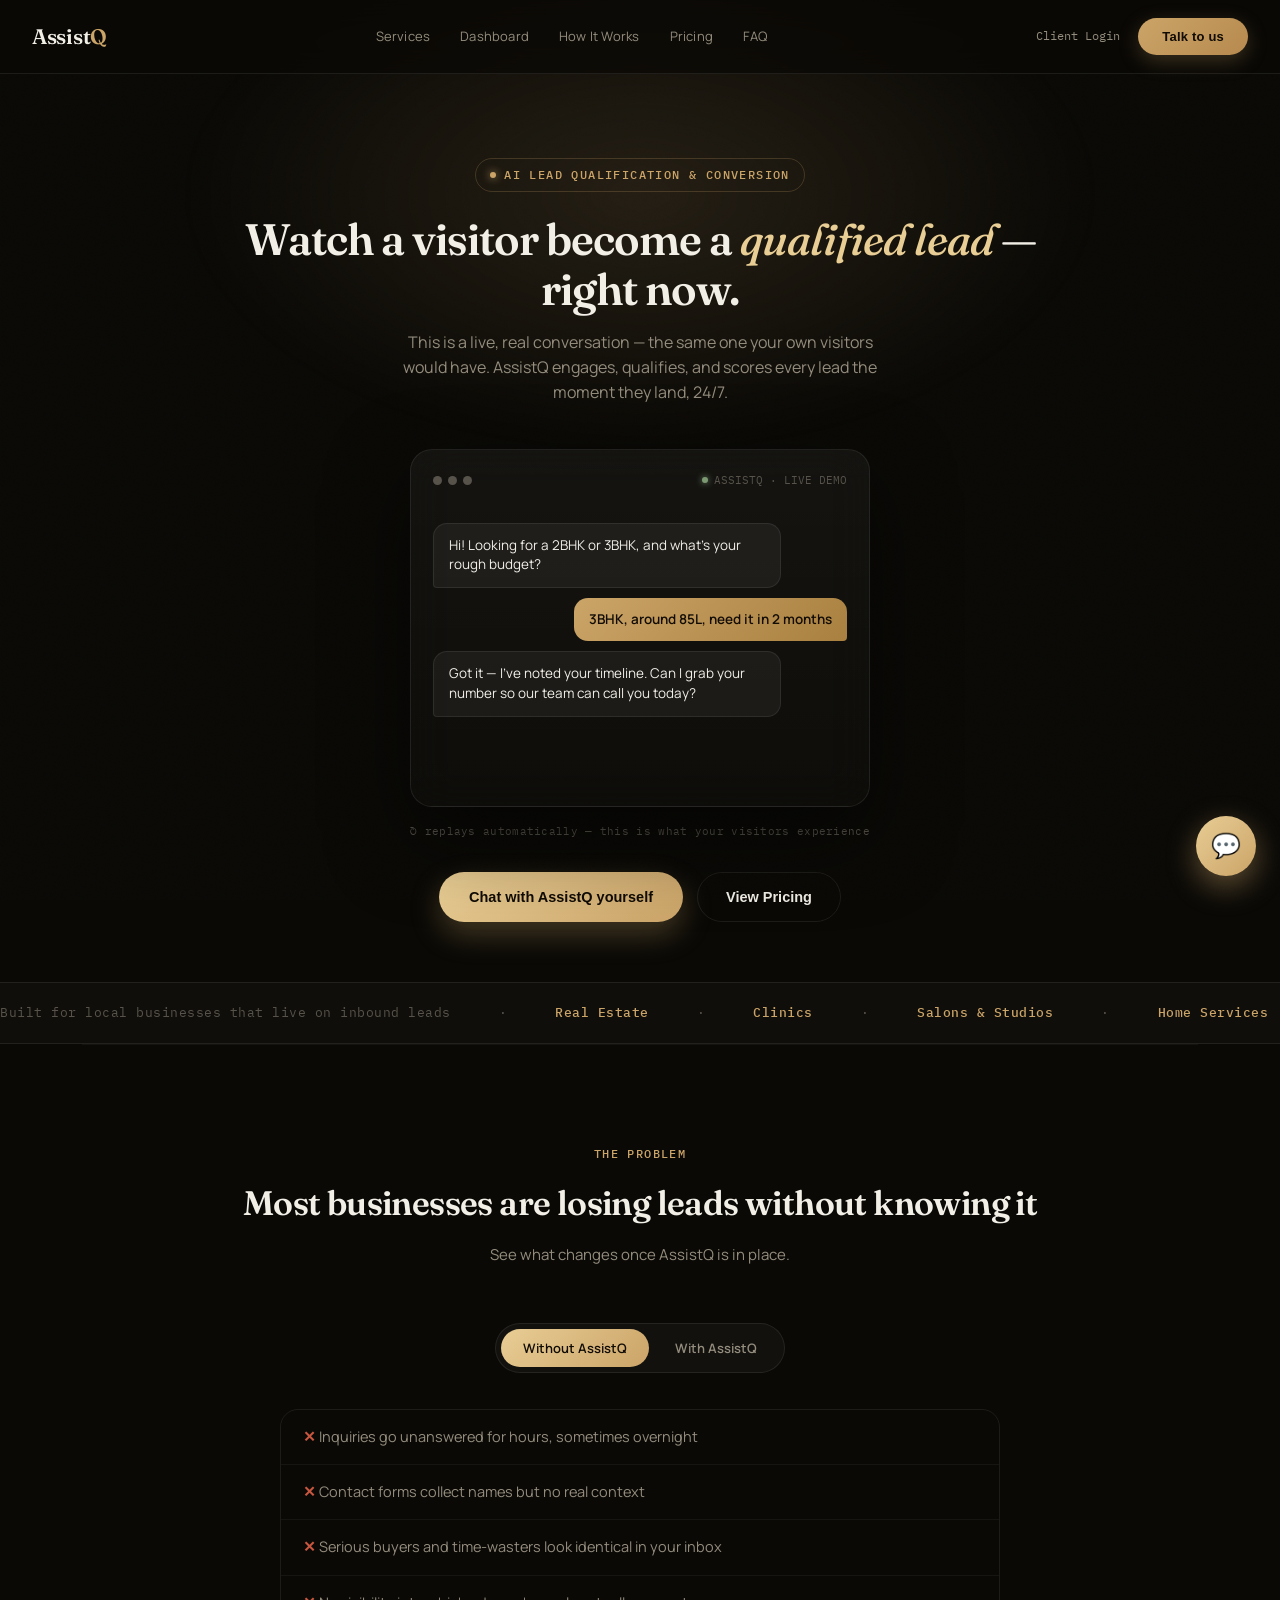
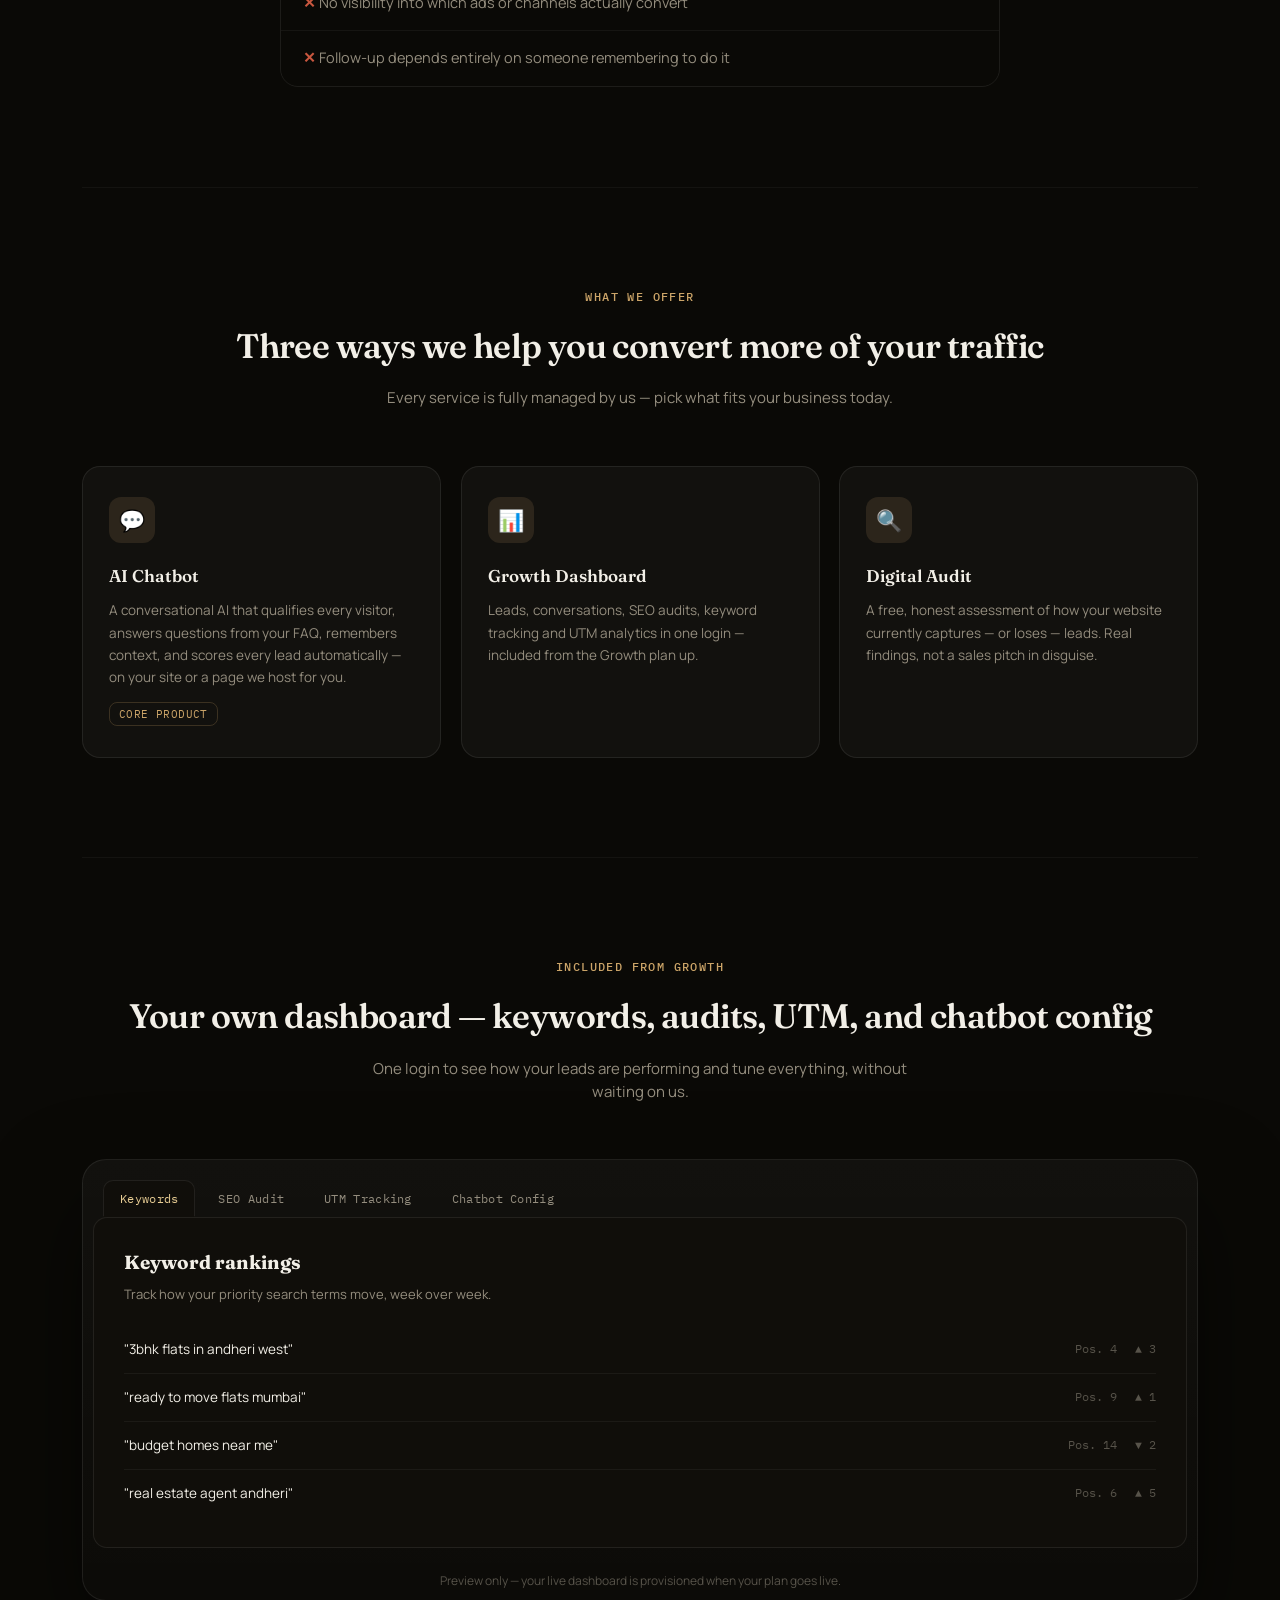
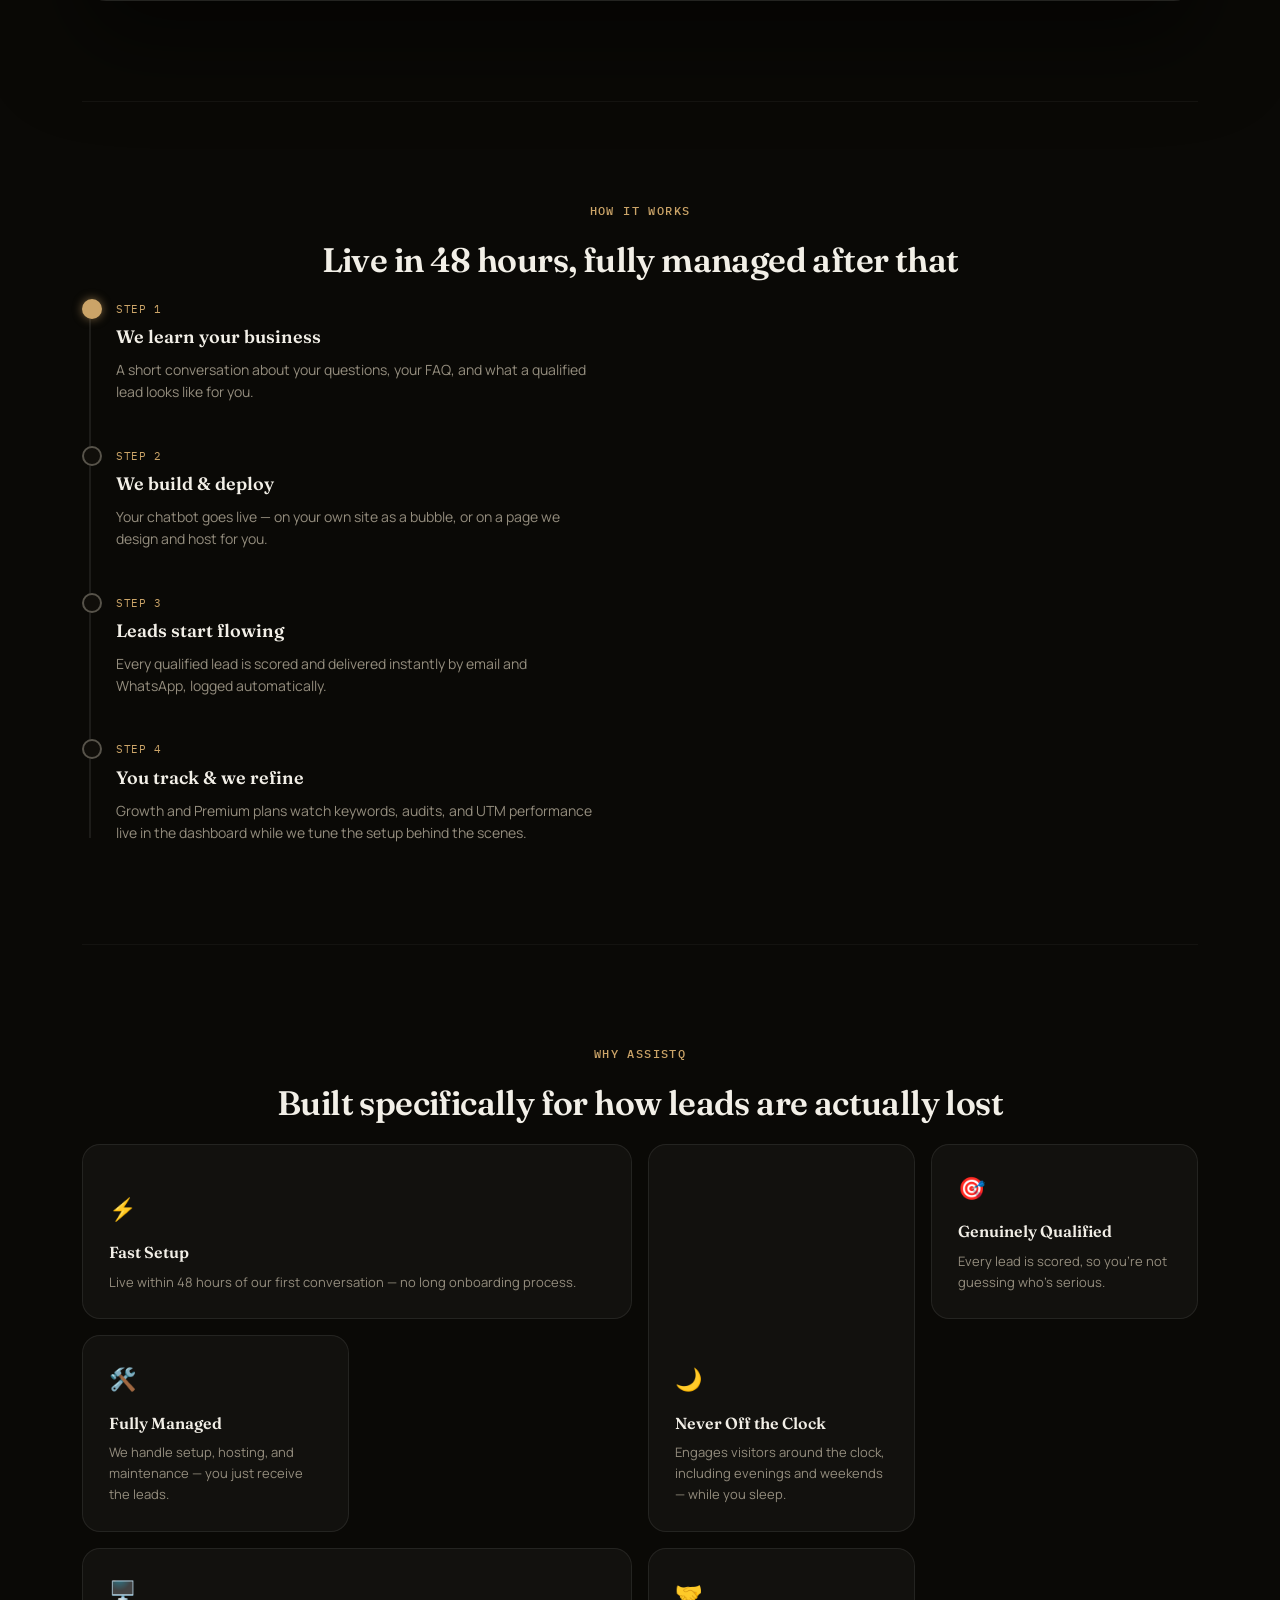
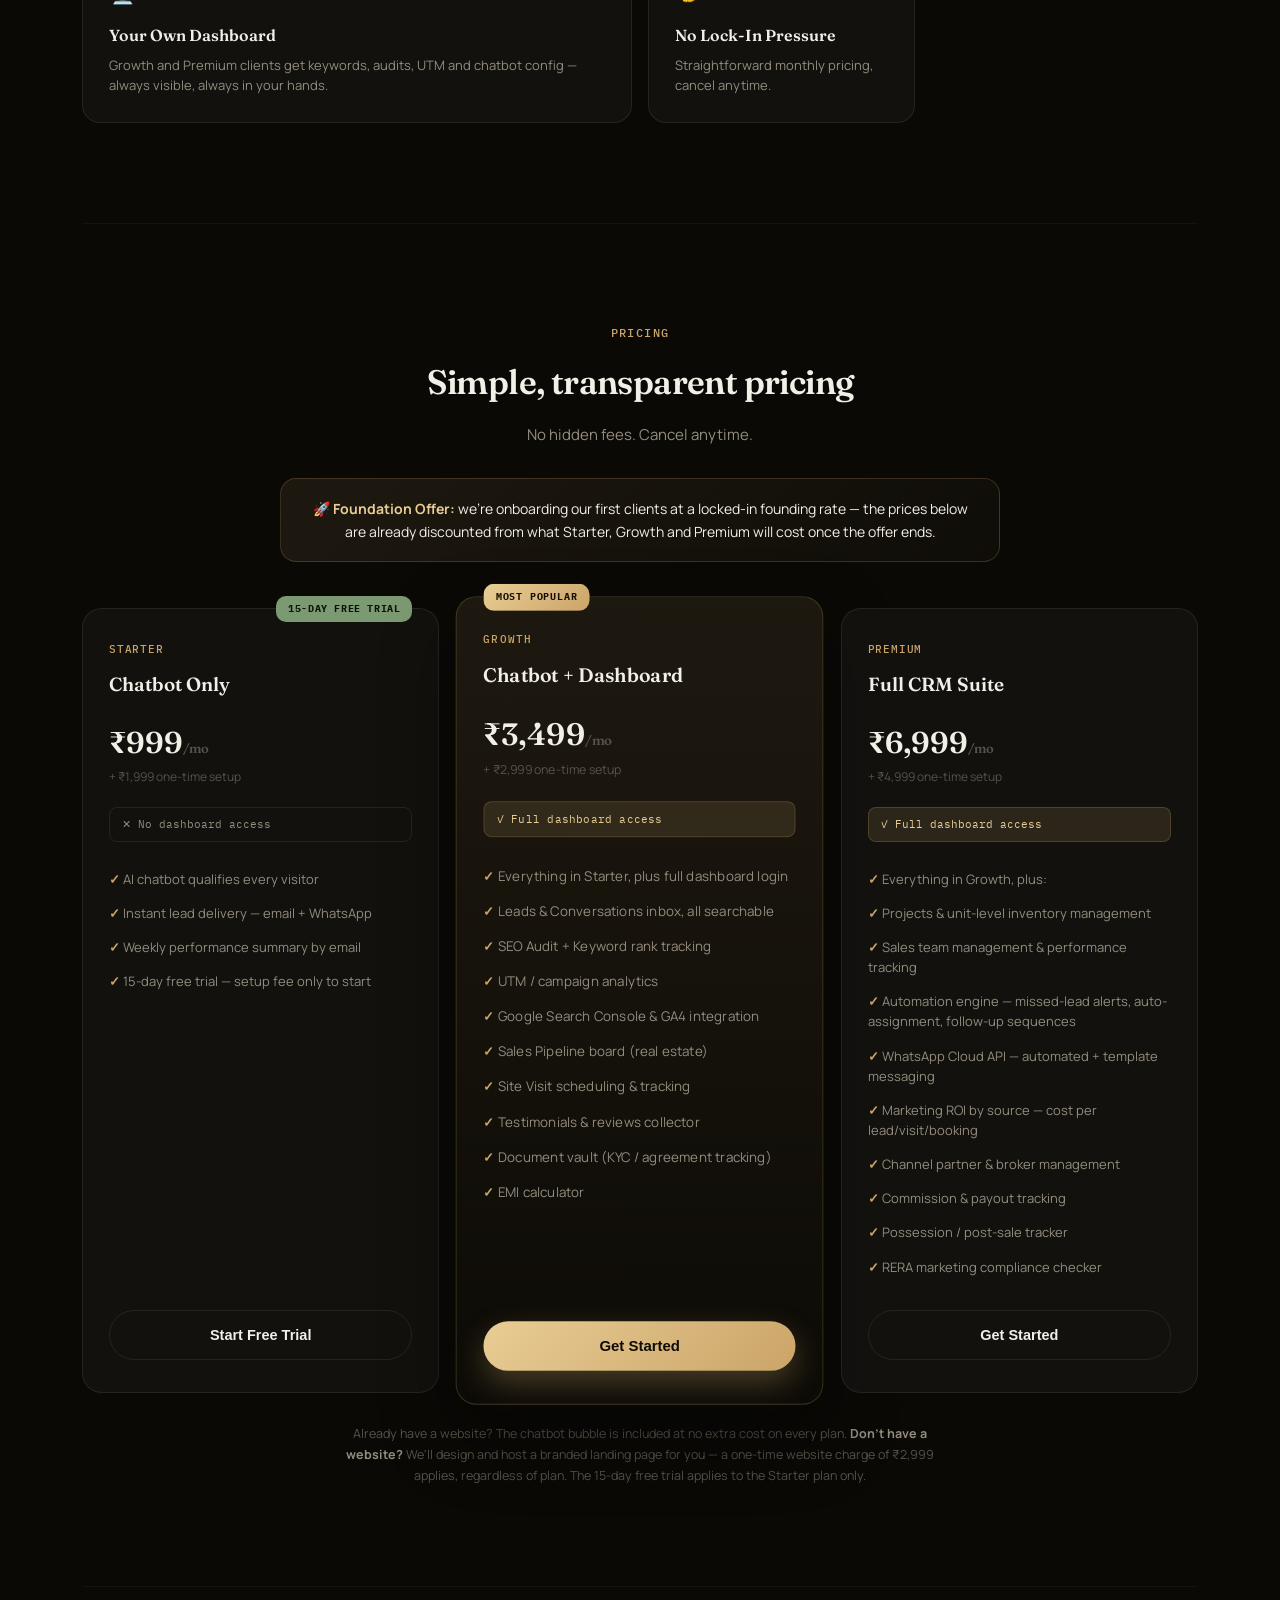
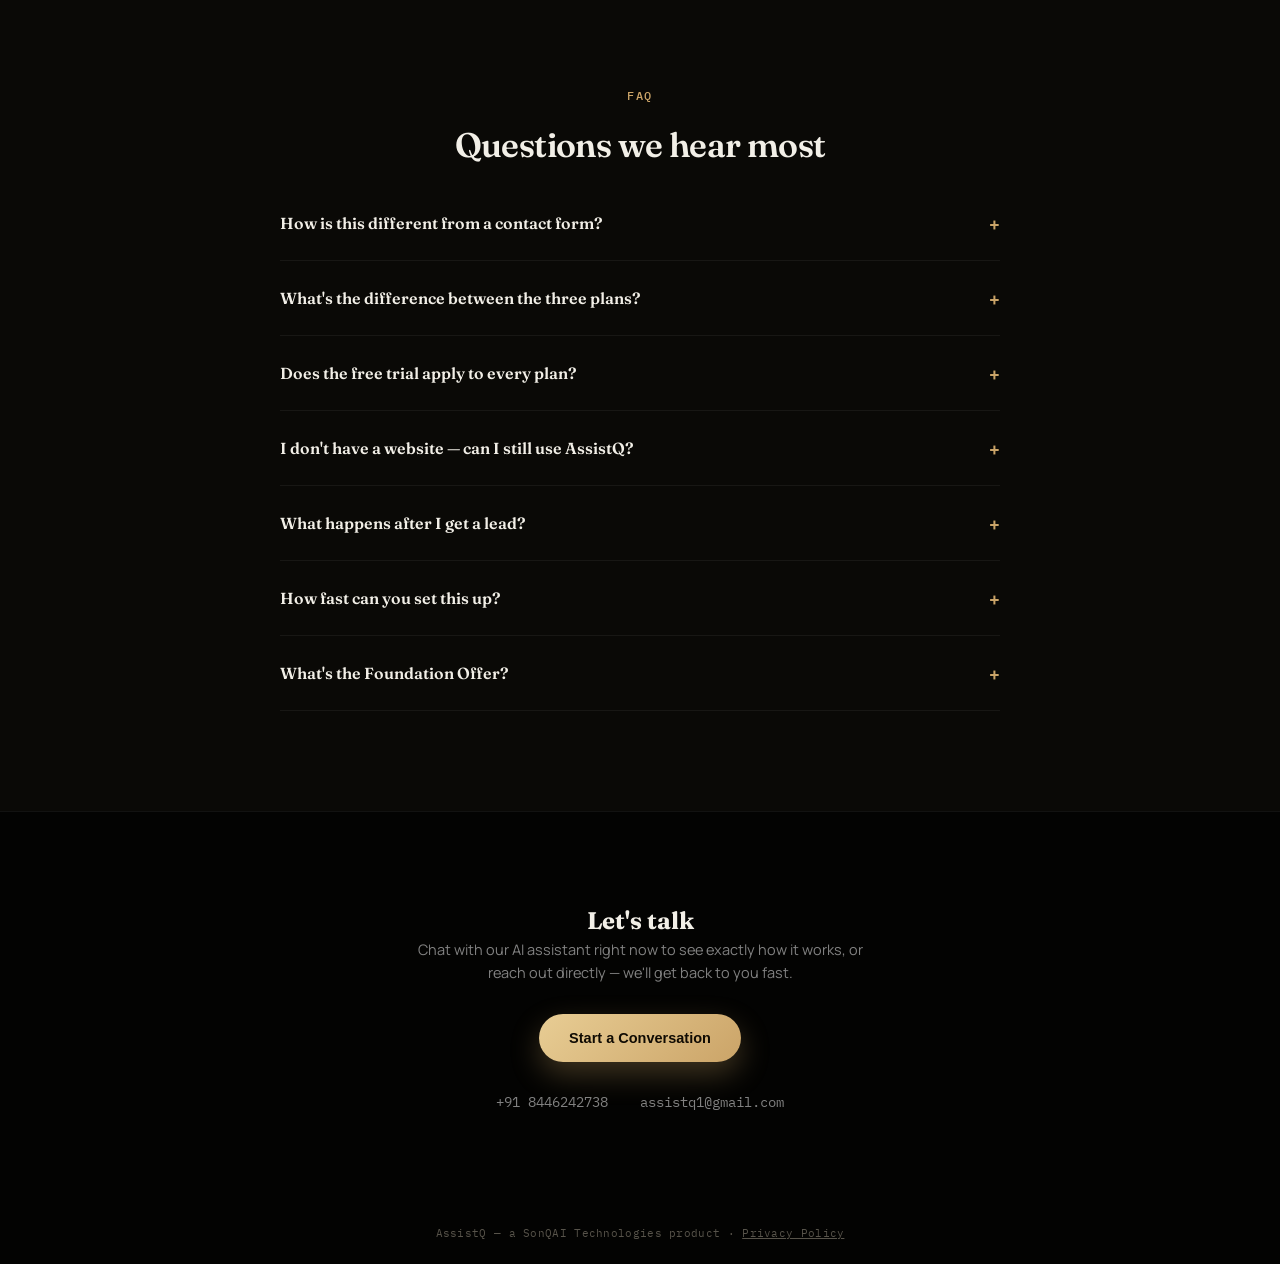
==== commit 1d52774f: "Update index.html" ====
--- a/index.html
+++ b/index.html
@@ -460,10 +460,16 @@
         <div class="priceNote">+ ₹2,999 one-time setup</div>
         <div class="dashAccess yes">✓ Full dashboard access</div>
         <ul>
-          <li>Everything in Starter</li>
-          <li>SEO audits, keyword tracking, UTM analytics</li>
-          <li>Sales pipeline, site visits, testimonials, document vault</li>
-          <li>Lead scoring — Hot / Warm / Cold</li>
+          <li>Everything in Starter, plus full dashboard login</li>
+          <li>Leads &amp; Conversations inbox, all searchable</li>
+          <li>SEO Audit + Keyword rank tracking</li>
+          <li>UTM / campaign analytics</li>
+          <li>Google Search Console &amp; GA4 integration</li>
+          <li>Sales Pipeline board (real estate)</li>
+          <li>Site Visit scheduling &amp; tracking</li>
+          <li>Testimonials &amp; reviews collector</li>
+          <li>Document vault (KYC / agreement tracking)</li>
+          <li>EMI calculator</li>
         </ul>
         <button class="btnPrimary" onclick="window.location.href='payment.html?plan=growth'">Get Started</button>
       </div>
@@ -474,11 +480,18 @@
         <div class="priceNote">+ ₹4,999 one-time setup</div>
         <div class="dashAccess yes">✓ Full dashboard access</div>
         <ul>
-          <li>Everything in Growth</li>
-          <li>Full team &amp; project inventory management</li>
-          <li>Automation, marketing ROI, channel partners</li>
-          <li>Commission &amp; possession tracking, RERA QA</li>
+          <li>Everything in Growth, plus:</li>
+          <li>Projects &amp; unit-level inventory management</li>
+          <li>Sales team management &amp; performance tracking</li>
+          <li>Automation engine — missed-lead alerts, auto-assignment, follow-up sequences</li>
+          <li>WhatsApp Cloud API — automated + template messaging</li>
+          <li>Marketing ROI by source — cost per lead/visit/booking</li>
+          <li>Channel partner &amp; broker management</li>
+          <li>Commission &amp; payout tracking</li>
+          <li>Possession / post-sale tracker</li>
+          <li>RERA marketing compliance checker</li>
         </ul>
+
         <button class="btnSecondary" onclick="window.location.href='payment.html?plan=premium'">Get Started</button>
       </div>
     </div>
@@ -531,7 +544,7 @@
   </div>
 </div>
 
-<footer class="credit">AssistQ — a SonQAI Technologies product</footer>
+<footer class="credit">AssistQ — a SonQAI Technologies product · <a href="privacy.html" style="color:var(--inkFaint);">Privacy Policy</a></footer>
 
 <button id="launcher">💬</button>
 
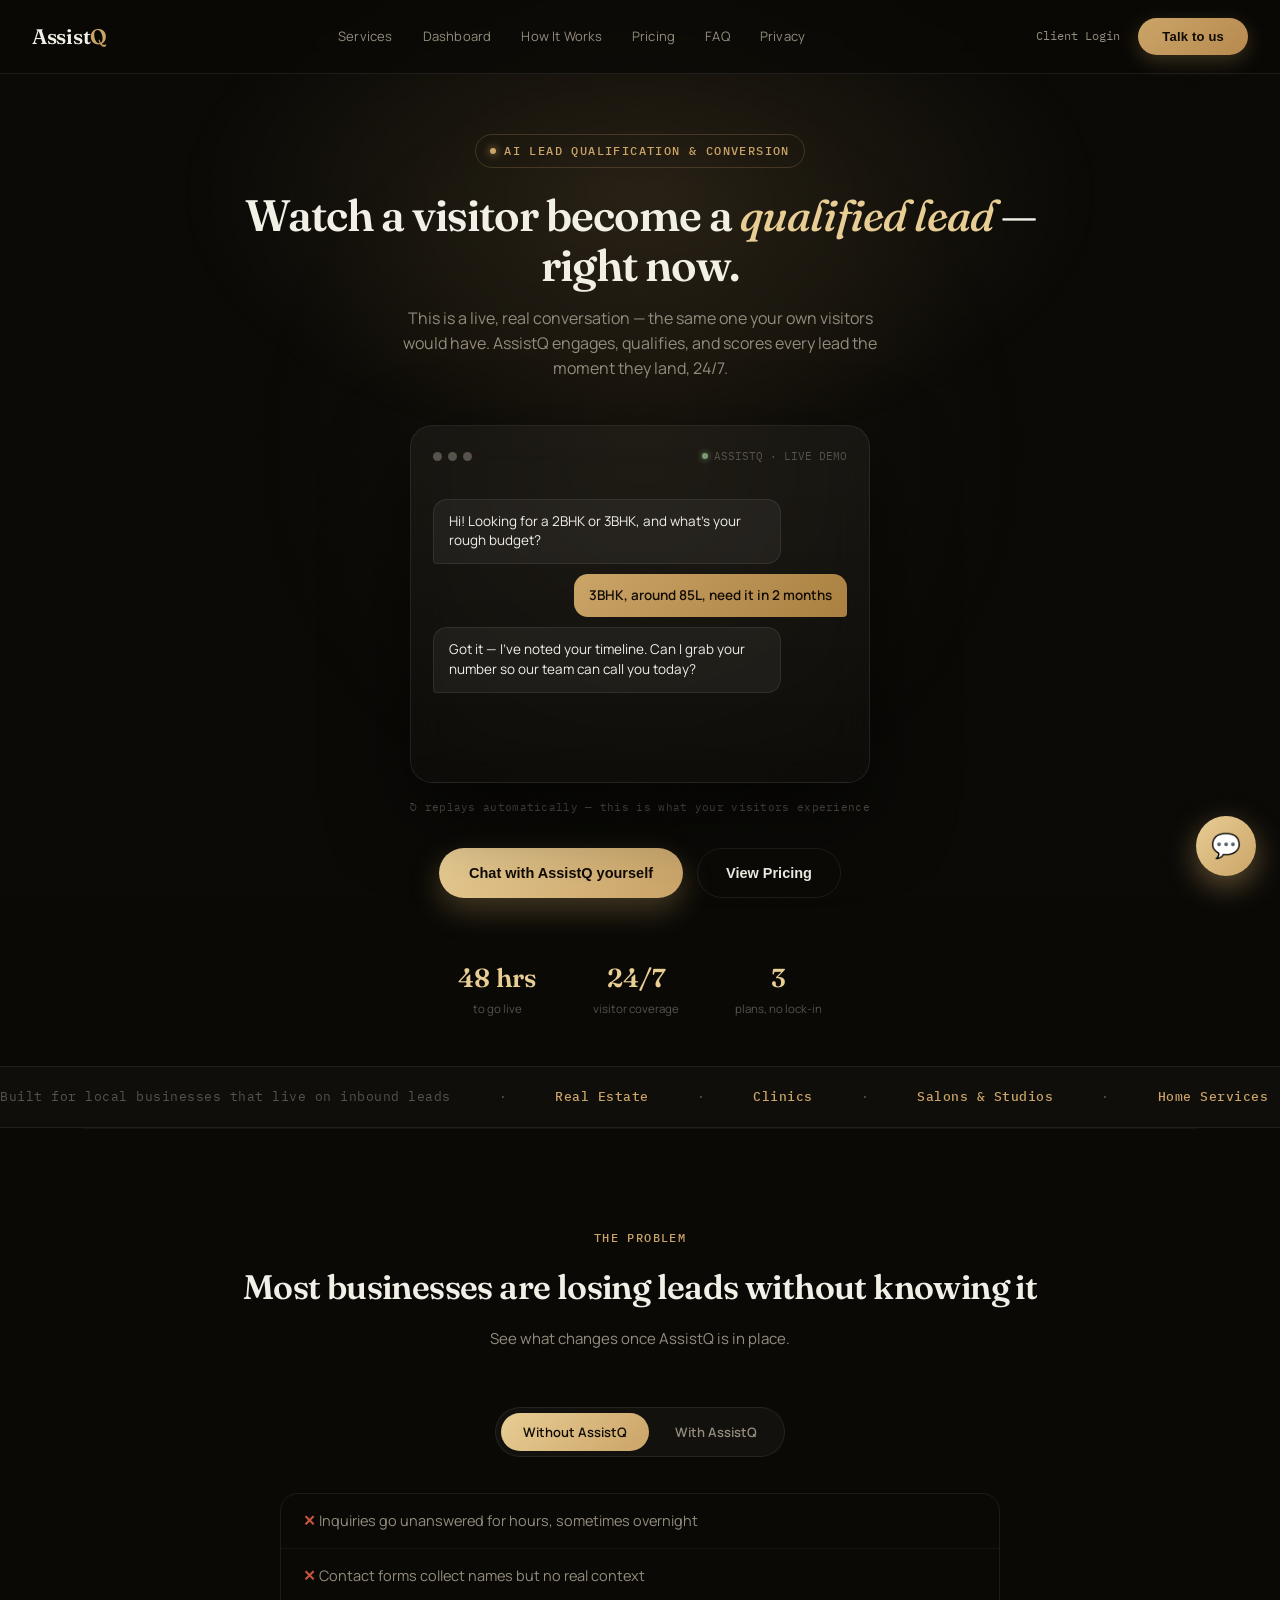
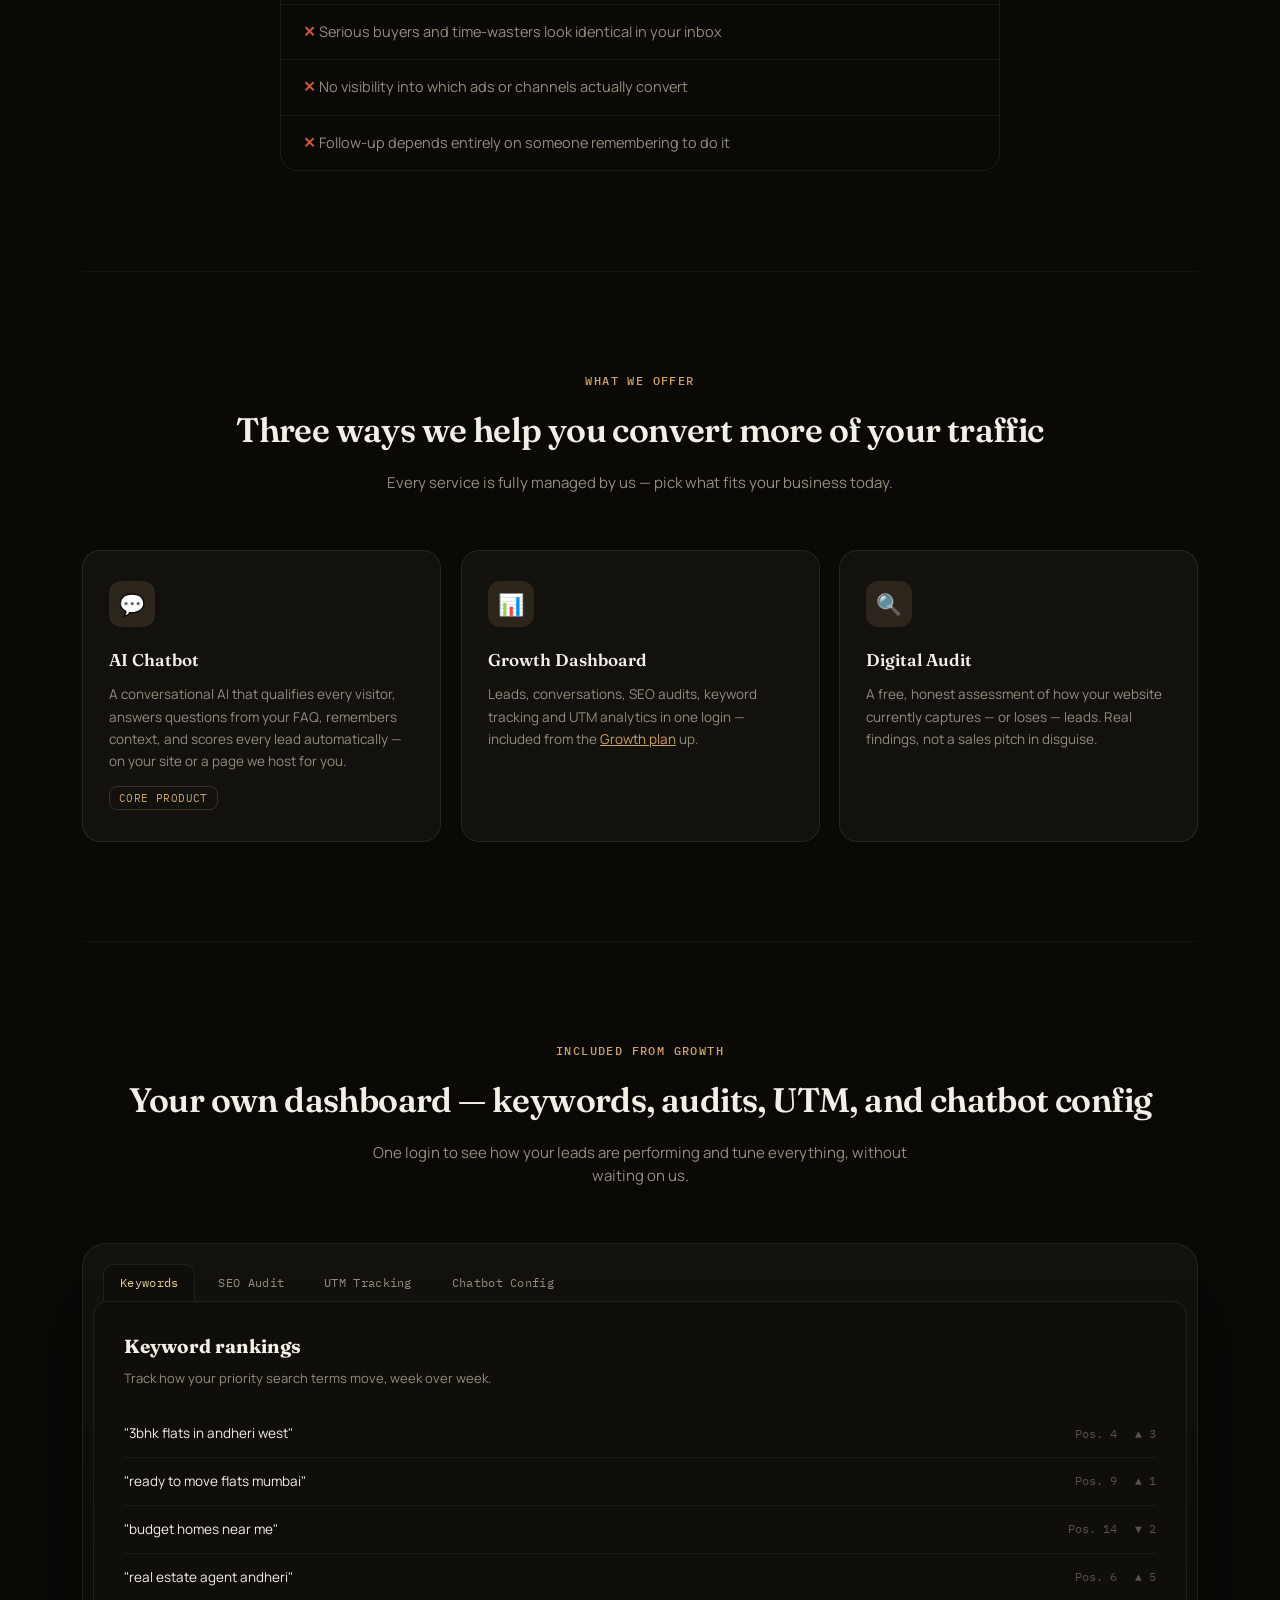
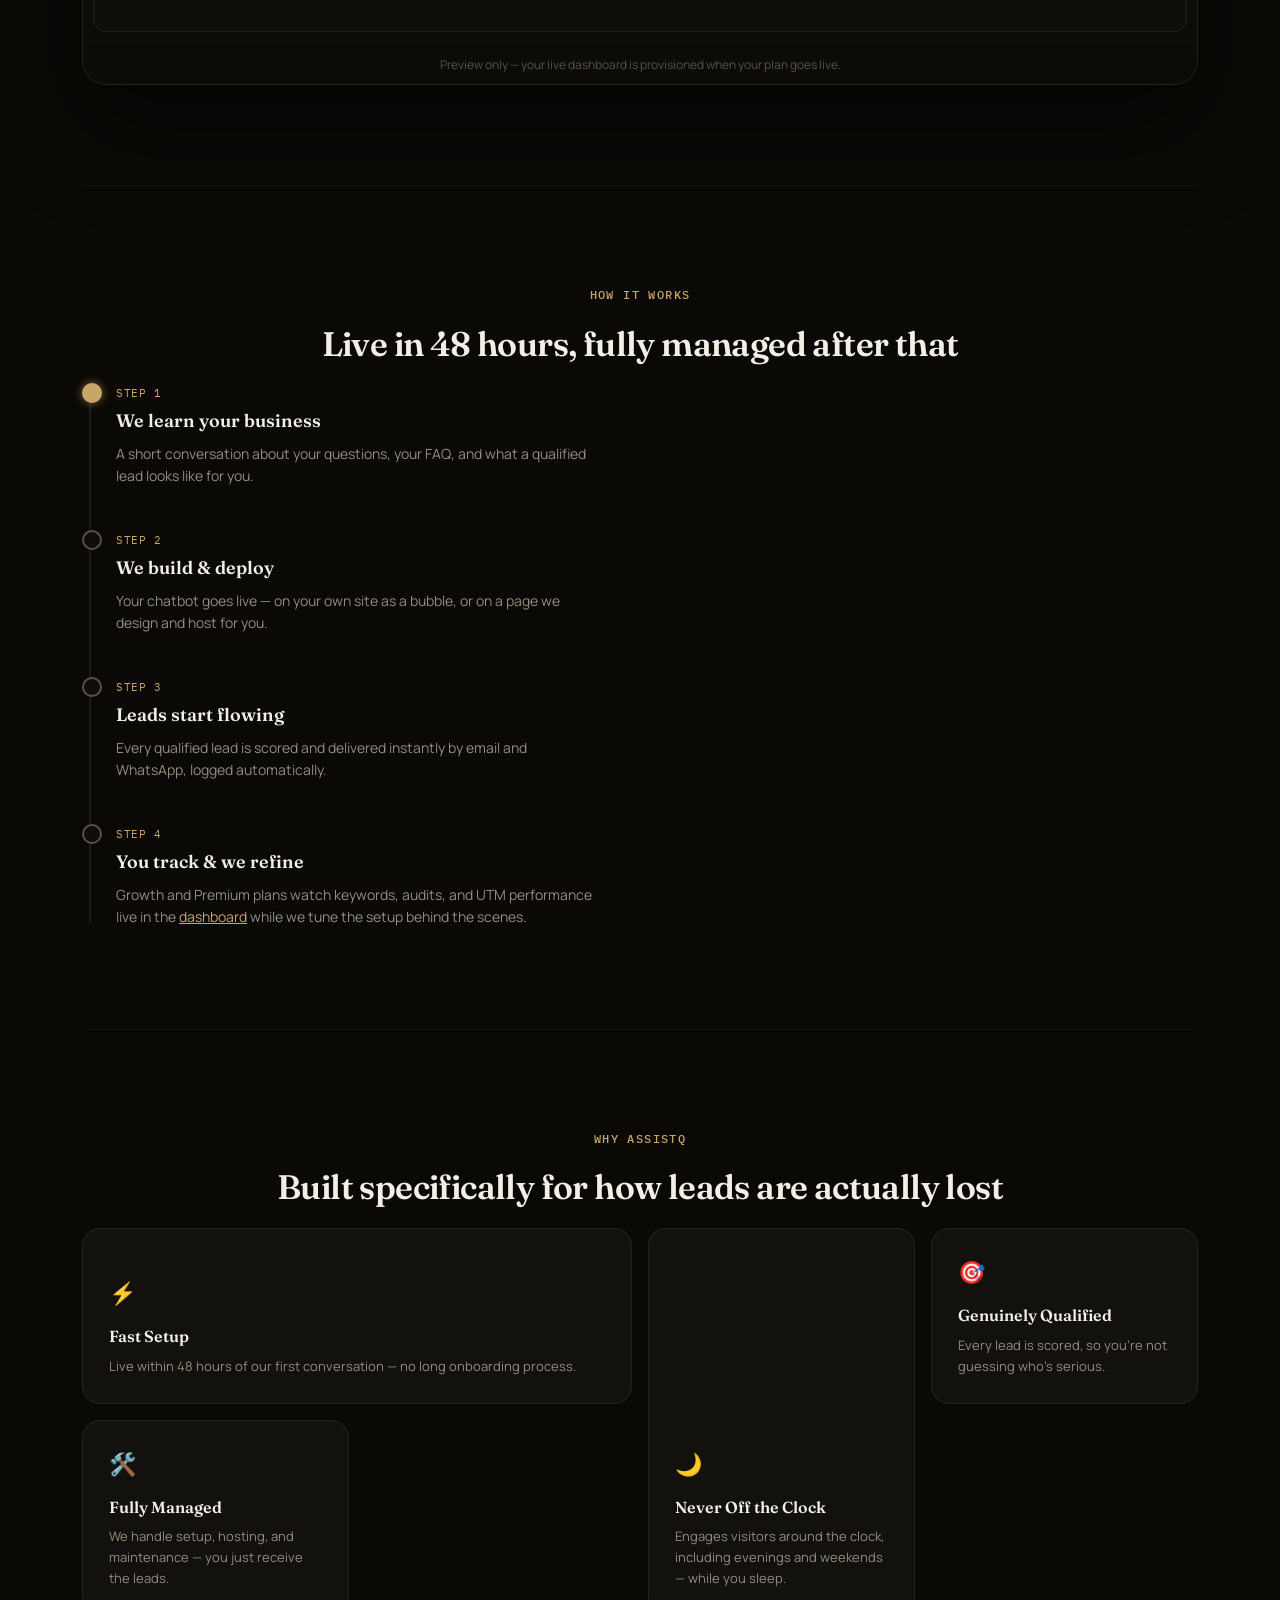
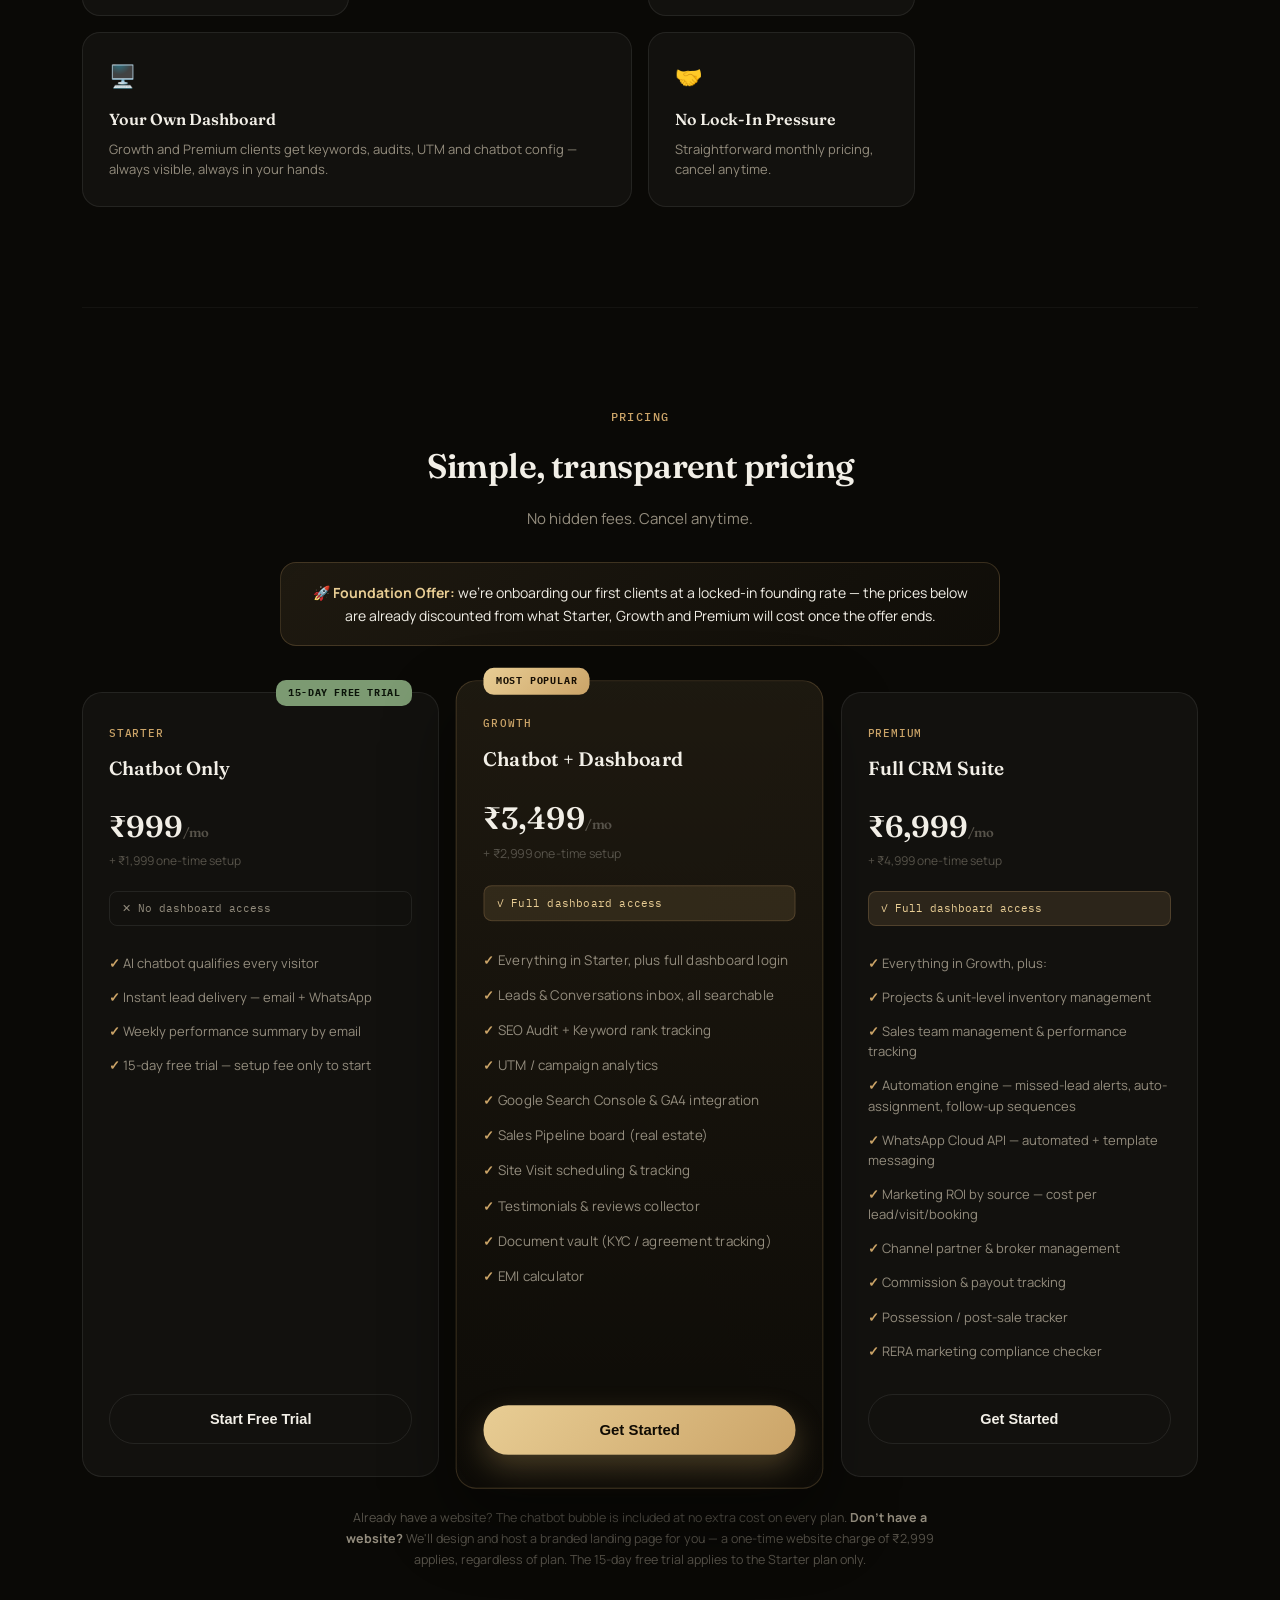
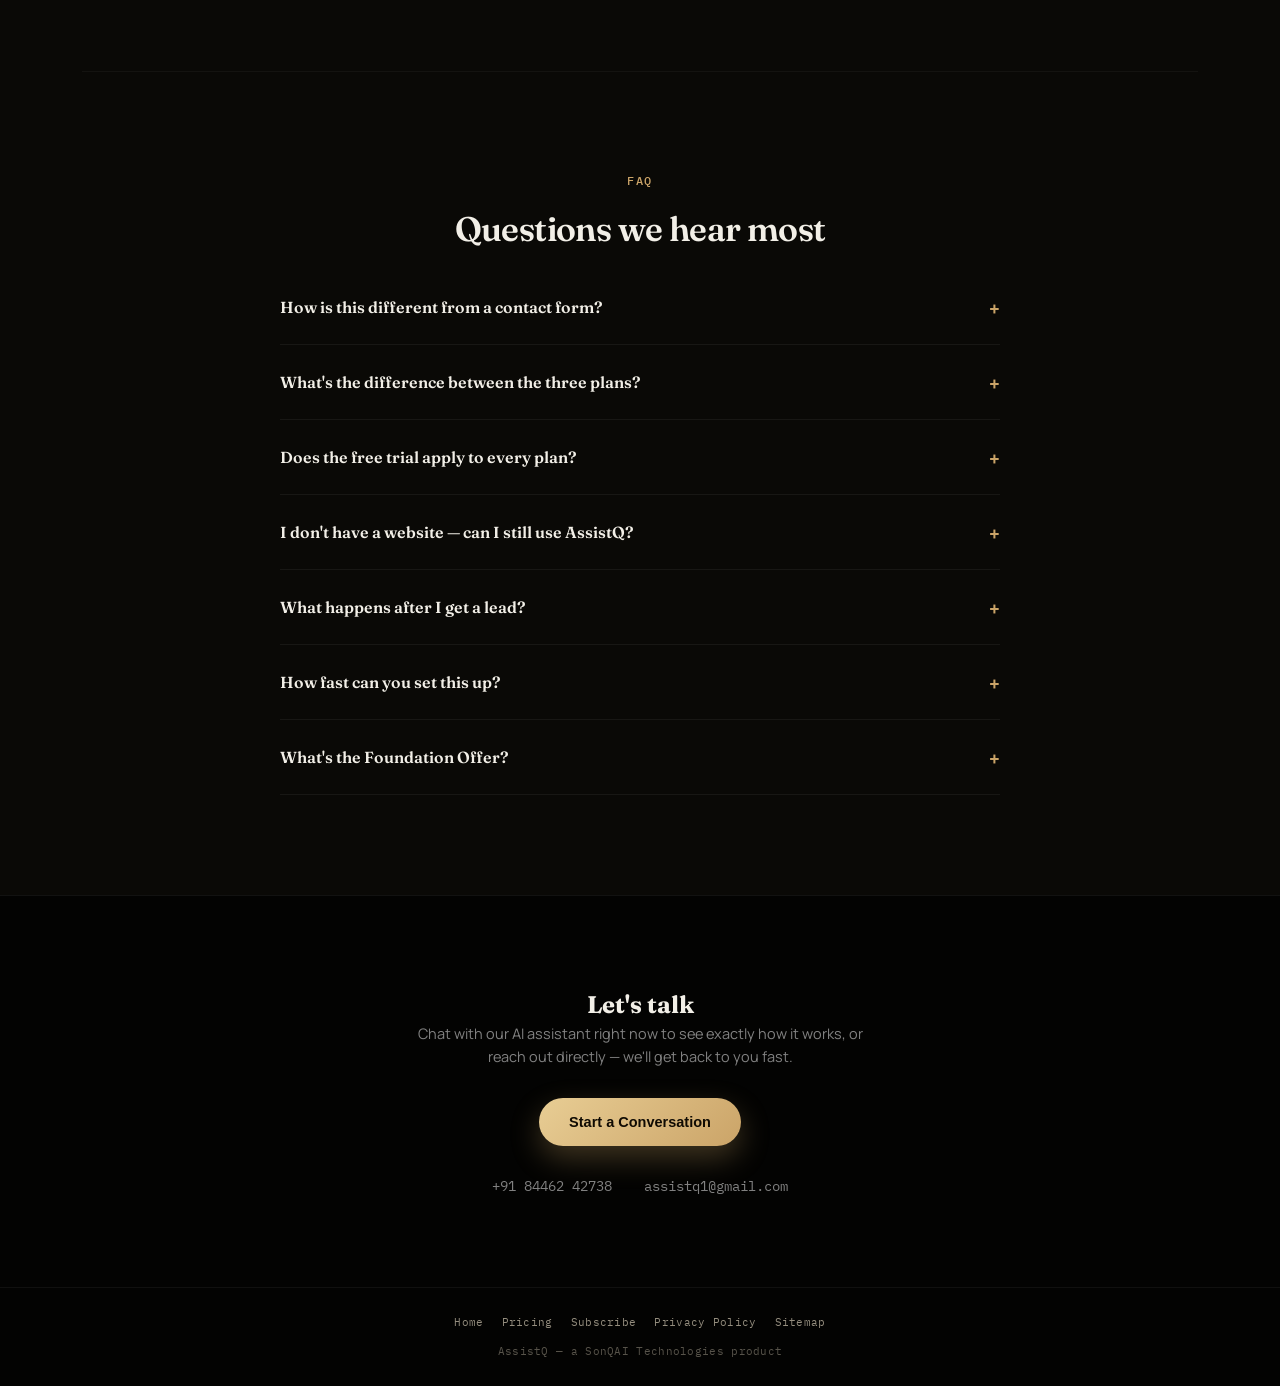
==== commit 58c816fc: "Update index.html" ====
--- a/index.html
+++ b/index.html
@@ -3,8 +3,32 @@
 <head>
 <meta charset="UTF-8" />
 <meta name="viewport" content="width=device-width, initial-scale=1.0" />
-<title>AssistQ — AI Lead Qualification & Conversion System</title>
-<meta name="description" content="AssistQ engages every visitor the moment they land, qualifies them with a real conversation, and delivers only the leads worth calling — 24/7." />
+<title>AssistQ — AI Lead Qualification Chatbot for Real Estate & Local Businesses</title>
+<meta name="description" content="AssistQ is an AI chatbot that engages every website visitor instantly, qualifies them through real conversation, and delivers only the leads worth calling — 24/7, live in 48 hours." />
+<link rel="canonical" href="https://www.assistq.in/" />
+<meta name="robots" content="index, follow" />
+<meta name="theme-color" content="#0a0906" />
+<link rel="icon" href="favicon.svg" type="image/svg+xml" />
+<link rel="apple-touch-icon" href="apple-touch-icon.png" />
+<link rel="manifest" href="site.webmanifest" />
+
+<!-- Open Graph -->
+<meta property="og:type" content="website" />
+<meta property="og:site_name" content="AssistQ" />
+<meta property="og:title" content="AssistQ — AI Lead Qualification Chatbot for Local Businesses" />
+<meta property="og:description" content="Every visitor engaged, qualified, and scored the moment they land — 24/7. Live in 48 hours." />
+<meta property="og:url" content="https://www.assistq.in/" />
+<meta property="og:image" content="https://www.assistq.in/og-image.jpg" />
+<meta property="og:image:width" content="1200" />
+<meta property="og:image:height" content="630" />
+<meta property="og:locale" content="en_IN" />
+
+<!-- Twitter -->
+<meta name="twitter:card" content="summary_large_image" />
+<meta name="twitter:title" content="AssistQ — AI Lead Qualification Chatbot" />
+<meta name="twitter:description" content="Every visitor engaged, qualified, and scored the moment they land — 24/7." />
+<meta name="twitter:image" content="https://www.assistq.in/og-image.jpg" />
+
 <link rel="preconnect" href="https://fonts.googleapis.com">
 <link rel="preconnect" href="https://fonts.gstatic.com" crossorigin>
 <link href="https://fonts.googleapis.com/css2?family=Fraunces:opsz,wght@9..144,300;9..144,500;9..144,600;9..144,700&family=Manrope:wght@400;500;600;700;800&family=IBM+Plex+Mono:wght@400;500&display=swap" rel="stylesheet">
@@ -40,6 +64,11 @@
 
   .noise { position: fixed; inset: 0; z-index: 1; pointer-events: none; opacity: 0.03; mix-blend-mode: overlay; background-image: url("data:image/svg+xml,%3Csvg xmlns='http://www.w3.org/2000/svg' width='120' height='120'%3E%3Cfilter id='n'%3E%3CfeTurbulence type='fractalNoise' baseFrequency='0.9' numOctaves='2' stitchTiles='stitch'/%3E%3C/filter%3E%3Crect width='100%25' height='100%25' filter='url(%23n)'/%3E%3C/svg%3E"); }
 
+  /* cursor spotlight — a single orchestrated ambient effect, desktop only */
+  .spotlight { position: fixed; inset: 0; z-index: 2; pointer-events: none; opacity: 0; transition: opacity .4s ease; background: radial-gradient(560px circle at var(--mx,50%) var(--my,50%), rgba(203,164,104,0.06), transparent 70%); }
+  body.spot-on .spotlight { opacity: 1; }
+  @media (hover:none) { .spotlight { display:none; } }
+
   /* ---- reveal-on-scroll ---- */
   .reveal { opacity: 0; transform: translateY(22px); transition: opacity .7s cubic-bezier(.16,.84,.44,1), transform .7s cubic-bezier(.16,.84,.44,1); }
   .reveal.in { opacity: 1; transform: translateY(0); }
@@ -49,7 +78,7 @@
   nav .navBrand { font-family: var(--serif); font-weight: 600; font-size: 21px; letter-spacing: -0.3px; }
   nav .navBrand span { color: var(--gold); }
   nav .navLinks { display: flex; gap: 30px; }
-  nav .navLinks a { text-decoration: none; font-size: 13px; color: var(--inkMuted); cursor: pointer; letter-spacing: 0.2px; position: relative; }
+  nav .navLinks a { text-decoration: none; font-size: 13px; color: var(--inkMuted); cursor: pointer; letter-spacing: 0.2px; position: relative; background:none; border:none; font-family:inherit; }
   nav .navLinks a::after { content:""; position:absolute; left:0; bottom:-4px; width:0; height:1px; background: var(--gold); transition: width .25s ease; }
   nav .navLinks a:hover { color: var(--ink); }
   nav .navLinks a:hover::after { width: 100%; }
@@ -58,10 +87,24 @@
   nav .backLink:hover { color: var(--gold); }
   nav .navCta { background: linear-gradient(135deg, var(--gold), #b78a4f); color: #100b03; border: none; padding: 11px 24px; border-radius: 30px; font-size: 13px; font-weight: 700; cursor: pointer; letter-spacing: 0.2px; box-shadow: 0 6px 20px rgba(var(--glow), 0.25); transition: transform .2s ease, box-shadow .2s ease; }
   nav .navCta:hover { box-shadow: 0 8px 26px rgba(var(--glow), 0.4); transform: translateY(-1px); }
-  @media (max-width: 860px) { nav .navLinks { display: none; } }
+  .mobileMenuBtn { display:none; background:none; border:1px solid var(--cardBorder); border-radius:10px; width:40px; height:40px; color:var(--ink); font-size:18px; cursor:pointer; }
+  @media (max-width: 860px) {
+    nav .navLinks { position: fixed; top: 68px; left: 0; right: 0; background: rgba(10,9,6,0.97); backdrop-filter: blur(16px); flex-direction: column; gap: 0; border-bottom: 1px solid var(--cardBorder); max-height: 0; overflow: hidden; transition: max-height .3s ease; }
+    nav .navLinks.open { max-height: 320px; }
+    nav .navLinks a { padding: 16px 32px; border-bottom: 1px solid rgba(255,255,255,0.05); width:100%; }
+    .mobileMenuBtn { display:block; }
+  }
+
+  /* ---- Breadcrumbs ---- */
+  .breadcrumbBar { max-width: 1180px; margin: 0 auto; padding: 18px 32px 0; }
+  .breadcrumbBar ol { list-style:none; display:flex; flex-wrap:wrap; gap:6px; font-family: var(--mono); font-size: 11.5px; color: var(--inkFaint); }
+  .breadcrumbBar a { color: var(--inkMuted); text-decoration:none; }
+  .breadcrumbBar a:hover { color: var(--gold); }
+  .breadcrumbBar li[aria-current] { color: var(--gold); }
+  .breadcrumbBar li:not(:last-child)::after { content:"/"; margin-left:6px; color: var(--inkFaint); }
 
   /* ---- Hero: the conversation IS the hero ---- */
-  header { position: relative; z-index: 3; padding: 84px 32px 60px; max-width: 900px; margin: 0 auto; text-align: center; }
+  header { position: relative; z-index: 3; padding: 60px 32px 60px; max-width: 900px; margin: 0 auto; text-align: center; }
   header::before { content:""; position:absolute; top:-160px; left:50%; transform:translateX(-50%); width: 1000px; height: 560px; z-index:-1; background: radial-gradient(ellipse at center, rgba(var(--glow),0.14), transparent 65%); filter: blur(10px); }
   .eyebrow { display: inline-flex; align-items:center; gap:8px; font-family: var(--mono); font-size: 11.5px; font-weight: 500; color: var(--gold); letter-spacing: 1.4px; text-transform: uppercase; margin-bottom: 22px; border: 1px solid var(--border); padding: 7px 14px; border-radius: 20px; }
   .eyebrow .dot { width:6px; height:6px; border-radius:50%; background: var(--gold); box-shadow: 0 0 8px var(--gold); animation: pulse 2s infinite; }
@@ -72,7 +115,8 @@
 
   /* Live-typing conversation demo — the signature element */
   .demoStage { max-width: 460px; margin: 0 auto; position: relative; }
-  .demoCard { background: linear-gradient(180deg, rgba(255,255,255,0.045), rgba(255,255,255,0.015)); border: 1px solid var(--cardBorder); border-radius: 22px; backdrop-filter: blur(20px); padding: 22px; box-shadow: 0 30px 80px rgba(0,0,0,0.55); text-align: left; }
+  .demoCard { background: linear-gradient(180deg, rgba(255,255,255,0.045), rgba(255,255,255,0.015)); border: 1px solid var(--cardBorder); border-radius: 22px; backdrop-filter: blur(20px); padding: 22px; box-shadow: 0 30px 80px rgba(0,0,0,0.55); text-align: left; transition: transform .35s cubic-bezier(.16,.84,.44,1), box-shadow .35s ease; }
+  .demoCard:hover { transform: translateY(-4px); box-shadow: 0 40px 100px rgba(0,0,0,0.6); }
   .demoCard .demoHead { display:flex; align-items:center; gap:10px; margin-bottom:18px; }
   .demoCard .demoHead .dots { display:flex; gap:6px; }
   .demoCard .demoHead .dots i { width:9px; height:9px; border-radius:50%; background: var(--inkFaint); display:block; }
@@ -96,10 +140,16 @@
   .btnPrimary:hover { transform: translateY(-2px); box-shadow: 0 16px 36px rgba(var(--glow),0.42); }
   .btnSecondary { background: transparent; color: var(--ink); border: 1px solid var(--cardBorder); padding: 16px 28px; border-radius: 30px; font-size: 14.5px; font-weight: 600; cursor: pointer; transition: border-color .2s ease, background .2s ease; }
   .btnSecondary:hover { border-color: var(--gold); background: var(--goldSoft); }
-  @media (max-width: 600px) { header h1 { font-size: 32px; } }
+  @media (max-width: 600px) { header h1 { font-size: 30px; } header { padding: 40px 20px 44px; } }
+
+  /* ---- trust stats strip ---- */
+  .statsStrip { max-width: 1180px; margin: 0 auto; padding: 0 32px 8px; display:flex; justify-content:center; gap: 56px; flex-wrap: wrap; }
+  .statItem { text-align:center; }
+  .statItem .num { font-family: var(--serif); font-size: 26px; color: var(--goldBright); font-weight:600; }
+  .statItem .lbl { font-size: 11.5px; color: var(--inkFaint); margin-top: 2px; }
 
   /* ---- Industries marquee ---- */
-  .marqueeWrap { border-top: 1px solid var(--cardBorder); border-bottom: 1px solid var(--cardBorder); padding: 20px 0; overflow: hidden; position: relative; z-index: 3; background: var(--bgElevated); }
+  .marqueeWrap { border-top: 1px solid var(--cardBorder); border-bottom: 1px solid var(--cardBorder); padding: 20px 0; overflow: hidden; position: relative; z-index: 3; background: var(--bgElevated); margin-top: 40px; }
   .marqueeTrack { display: flex; gap: 48px; width: max-content; animation: marquee 26s linear infinite; }
   .marqueeWrap:hover .marqueeTrack { animation-play-state: paused; }
   @keyframes marquee { from { transform: translateX(0); } to { transform: translateX(-50%); } }
@@ -111,6 +161,7 @@
   section .eyebrowSmall { text-align: center; font-family: var(--mono); font-size: 11.5px; font-weight: 500; color: var(--gold); letter-spacing: 1.4px; text-transform: uppercase; margin-bottom: 14px; }
   section h2 { font-family: var(--serif); font-weight: 600; font-size: 34px; text-align: center; margin-bottom: 14px; letter-spacing: -0.6px; }
   section .sectionSub { text-align: center; color: var(--inkMuted); font-size: 15px; max-width: 560px; margin: 0 auto 56px; }
+  @media (max-width:600px){ section { padding: 64px 0; } section h2 { font-size: 26px; } }
 
   .promoBanner { background: linear-gradient(135deg, rgba(203,164,104,0.1), rgba(203,164,104,0.03)); border: 1px solid var(--border); border-radius: 16px; padding: 18px 26px; text-align: center; font-size: 14px; max-width: 720px; margin: -24px auto 46px; line-height: 1.65; }
   .promoBanner strong { color: var(--goldBright); }
@@ -191,10 +242,11 @@
   .bentoCard .icon { font-size: 22px; margin-bottom: 14px; }
   .bentoCard h3 { font-family: var(--serif); font-weight:600; font-size: 16px; margin-bottom: 7px; }
   .bentoCard p { font-size: 13px; color: var(--inkMuted); line-height: 1.6; }
+  @media (max-width: 900px) { .bentoCard.wide, .bentoCard.tall { grid-column: span 1; grid-row: span 1; } }
 
   /* ---- Pricing ---- */
   .pricingGrid { display: grid; grid-template-columns: repeat(3, 1fr); gap: 22px; align-items: stretch; }
-  @media (max-width: 900px) { .pricingGrid { grid-template-columns: 1fr; } }
+  @media (max-width: 900px) { .pricingGrid { grid-template-columns: 1fr; } .priceCard.featured { transform:none; } }
   .priceCard { background: var(--card); border: 1px solid var(--cardBorder); border-radius: 20px; padding: 32px 26px; display: flex; flex-direction: column; position: relative; }
   .priceCard.featured { border: 1px solid var(--border); background: linear-gradient(180deg, rgba(203,164,104,0.1), rgba(203,164,104,0.02)); transform: scale(1.03); box-shadow: 0 30px 70px rgba(0,0,0,0.45); }
   .priceCard.featured::before { content: "MOST POPULAR"; position: absolute; top: -13px; left: 26px; background: linear-gradient(135deg,var(--goldBright),var(--gold)); color: #170f04; font-family: var(--mono); font-size: 10px; font-weight: 700; padding: 5px 12px; border-radius: 10px; letter-spacing: 0.6px; }
@@ -227,13 +279,19 @@
   .contactFooter h2 { font-family: var(--serif); }
   .contactFooter p { color: rgba(255,255,255,0.5); max-width: 460px; margin: 0 auto 30px; font-size: 14.5px; }
   .contactFooter .contactRow { display: flex; justify-content: center; gap: 32px; flex-wrap: wrap; font-size: 13.5px; color: rgba(255,255,255,0.5); margin-top: 30px; font-family: var(--mono); }
-  footer.credit { text-align: center; padding: 22px; font-size: 11px; color: var(--inkFaint); background: var(--dark); font-family: var(--mono); letter-spacing: .3px; }
+  .contactFooter .contactRow a { text-decoration:none; color: inherit; }
+  .contactFooter .contactRow a:hover { color: var(--gold); }
+  .siteFooter { text-align: center; padding: 26px 20px; font-size: 11px; color: var(--inkFaint); background: var(--dark); font-family: var(--mono); letter-spacing: .3px; border-top: 1px solid rgba(255,255,255,0.05); }
+  .siteFooter .footNav { display:flex; justify-content:center; gap: 18px; flex-wrap:wrap; margin-bottom: 12px; }
+  .siteFooter .footNav a { color: var(--inkMuted); text-decoration:none; }
+  .siteFooter .footNav a:hover { color: var(--gold); }
 
   /* ---- Chat widget ---- */
   #launcher { position: fixed; bottom: 24px; right: 24px; width: 60px; height: 60px; border-radius: 50%; background: linear-gradient(135deg, var(--goldBright), var(--gold)); color: #150f04; display: flex; align-items: center; justify-content: center; font-size: 24px; cursor: pointer; border: none; box-shadow: 0 10px 30px rgba(var(--glow),0.45); z-index: 9999; transition: transform .2s ease; }
   #launcher:hover { transform: scale(1.06); }
   #panel { position: fixed; bottom: 96px; right: 24px; width: 360px; max-width: 92vw; height: 500px; max-height: 76vh; background: #0e0f14; border: 1px solid var(--cardBorder); border-radius: 20px; box-shadow: 0 24px 70px rgba(0,0,0,0.6); display: none; flex-direction: column; overflow: hidden; z-index: 9999; backdrop-filter: blur(20px); }
   #panel.open { display: flex; }
+  @media (max-width: 480px) { #panel { right: 12px; left: 12px; width: auto; bottom: 88px; } #launcher { right: 16px; bottom: 16px; } }
   #chatHeader { background: linear-gradient(135deg, rgba(203,164,104,0.16), rgba(203,164,104,0.03)); border-bottom: 1px solid var(--cardBorder); padding: 18px 20px; font-family: var(--serif); font-weight: 600; font-size: 16px; }
   #chatHeader span { display: block; font-family: var(--sans); font-weight: 400; font-size: 11.5px; color: var(--inkMuted); margin-top: 4px; }
   #messages { flex: 1; overflow-y: auto; padding: 18px; display: flex; flex-direction: column; gap: 10px; }
@@ -250,26 +308,65 @@
   #sendBtn { background: linear-gradient(135deg, var(--goldBright), var(--gold)); color: #150f04; border: none; border-radius: 20px; padding: 0 20px; font-size: 13.5px; font-weight: 700; cursor: pointer; }
   #sendBtn:disabled { opacity: 0.4; cursor: not-allowed; }
 </style>
+
+<!-- Structured data: Organization / ProfessionalService -->
+<script type="application/ld+json">
+{
+  "@context": "https://schema.org",
+  "@type": "ProfessionalService",
+  "name": "AssistQ",
+  "alternateName": "AssistQ by SonQAI Technologies",
+  "url": "https://www.assistq.in/",
+  "logo": "https://www.assistq.in/favicon.svg",
+  "image": "https://www.assistq.in/og-image.jpg",
+  "description": "AI chatbot and CRM dashboard that qualifies website leads instantly and delivers only the ones worth calling.",
+  "areaServed": { "@type": "City", "name": "Mumbai" },
+  "telephone": "+91-8446242738",
+  "email": "assistq1@gmail.com",
+  "priceRange": "₹₹",
+  "sameAs": []
+}
+</script>
+<!-- Structured data: FAQPage -->
+<script type="application/ld+json">
+{
+  "@context": "https://schema.org",
+  "@type": "FAQPage",
+  "mainEntity": [
+    { "@type": "Question", "name": "How is this different from a contact form?", "acceptedAnswer": { "@type": "Answer", "text": "A form just collects data — AssistQ has a real conversation, answers questions instantly, and only sends you leads once they're genuinely qualified." } },
+    { "@type": "Question", "name": "What's the difference between the three plans?", "acceptedAnswer": { "@type": "Answer", "text": "Every plan includes the AI chatbot and instant lead delivery. Starter is chatbot-only. Growth adds full dashboard access with SEO, keyword and UTM tracking plus sales pipeline tools. Premium adds full CRM depth including team management, automation and commissions." } },
+    { "@type": "Question", "name": "Does the free trial apply to every plan?", "acceptedAnswer": { "@type": "Answer", "text": "No, the 15-day free trial is available on the Starter plan only. Growth and Premium start billing from day one." } },
+    { "@type": "Question", "name": "I don't have a website, can I still use AssistQ?", "acceptedAnswer": { "@type": "Answer", "text": "Yes. We design and host a branded landing page with the chatbot built in, for a one-time charge of ₹2,999 on top of your plan's setup fee." } },
+    { "@type": "Question", "name": "How fast can you set this up?", "acceptedAnswer": { "@type": "Answer", "text": "Typically within 48 hours of our initial conversation about your business and FAQ content." } }
+  ]
+}
+</script>
 </head>
 <body>
 
+<a href="#mainContent" class="skipLink" style="position:absolute;left:-999px;top:0;background:var(--gold);color:#100b03;padding:10px 16px;border-radius:8px;z-index:10000;font-size:13px;font-weight:700;">Skip to content</a>
+
 <div class="noise"></div>
-
-<nav>
+<div class="spotlight" id="spotlight"></div>
+
+<nav aria-label="Primary">
   <div class="navBrand">Assist<span>Q</span></div>
-  <div class="navLinks">
-    <a onclick="scrollToSection('servicesSection')">Services</a>
-    <a onclick="scrollToSection('dashboardSection')">Dashboard</a>
-    <a onclick="scrollToSection('howSection')">How It Works</a>
-    <a onclick="scrollToSection('pricingSection')">Pricing</a>
-    <a onclick="scrollToSection('faqSection')">FAQ</a>
+  <div class="navLinks" id="navLinks">
+    <a href="#servicesSection" onclick="scrollToSection(event,'servicesSection')">Services</a>
+    <a href="#dashboardSection" onclick="scrollToSection(event,'dashboardSection')">Dashboard</a>
+    <a href="#howSection" onclick="scrollToSection(event,'howSection')">How It Works</a>
+    <a href="#pricingSection" onclick="scrollToSection(event,'pricingSection')">Pricing</a>
+    <a href="#faqSection" onclick="scrollToSection(event,'faqSection')">FAQ</a>
+    <a href="privacy.html">Privacy</a>
   </div>
   <div class="navRight">
-    <!-- CLIENT LOGIN — points at the dashboard app's own login screen, a separate deployment. -->
     <a class="backLink" href="https://app.assistq.in">Client Login</a>
     <button class="navCta" id="navChatBtn">Talk to us</button>
+    <button class="mobileMenuBtn" id="mobileMenuBtn" aria-expanded="false" aria-controls="navLinks" aria-label="Open menu">☰</button>
   </div>
 </nav>
+
+<main id="mainContent">
 
 <header>
   <div class="eyebrow"><span class="dot"></span> AI Lead Qualification &amp; Conversion</div>
@@ -287,9 +384,17 @@
 
   <div class="heroBtns">
     <button class="btnPrimary" id="heroChatBtn">Chat with AssistQ yourself</button>
-    <button class="btnSecondary" onclick="scrollToSection('pricingSection')">View Pricing</button>
+    <button class="btnSecondary" onclick="scrollToSection(event,'pricingSection')">View Pricing</button>
   </div>
 </header>
+
+<div class="statsStrip">
+  <div class="statItem"><div class="num">48 hrs</div><div class="lbl">to go live</div></div>
+  <div class="statItem"><div class="num">24/7</div><div class="lbl">visitor coverage</div></div>
+  <div class="statItem"><div class="num">3</div><div class="lbl">plans, no lock-in</div></div>
+</div>
+
+</main>
 
 <div class="marqueeWrap">
   <div class="marqueeTrack" id="marqueeTrack">
@@ -309,9 +414,9 @@
     <h2>Most businesses are losing leads without knowing it</h2>
     <div class="sectionSub">See what changes once AssistQ is in place.</div>
     <div class="toggleStage">
-      <div class="toggleSwitchRow">
-        <button class="pToggleBtn active" data-pane="without">Without AssistQ</button>
-        <button class="pToggleBtn" data-pane="with">With AssistQ</button>
+      <div class="toggleSwitchRow" role="tablist" aria-label="Before and after AssistQ">
+        <button class="pToggleBtn active" data-pane="without" role="tab" aria-selected="true">Without AssistQ</button>
+        <button class="pToggleBtn" data-pane="with" role="tab" aria-selected="false">With AssistQ</button>
       </div>
       <div class="pane without active">
         <ul>
@@ -340,18 +445,18 @@
     <div class="sectionSub">Every service is fully managed by us — pick what fits your business today.</div>
     <div class="servicesGrid" id="tiltGrid">
       <div class="serviceCard">
-        <div class="icon">💬</div>
+        <div class="icon" aria-hidden="true">💬</div>
         <h3>AI Chatbot</h3>
         <p>A conversational AI that qualifies every visitor, answers questions from your FAQ, remembers context, and scores every lead automatically — on your site or a page we host for you.</p>
         <span class="tag">CORE PRODUCT</span>
       </div>
       <div class="serviceCard">
-        <div class="icon">📊</div>
+        <div class="icon" aria-hidden="true">📊</div>
         <h3>Growth Dashboard</h3>
-        <p>Leads, conversations, SEO audits, keyword tracking and UTM analytics in one login — included from the Growth plan up.</p>
+        <p>Leads, conversations, SEO audits, keyword tracking and UTM analytics in one login — included from the <a href="#pricingSection" onclick="scrollToSection(event,'pricingSection')" style="color:var(--gold);text-decoration:underline;">Growth plan</a> up.</p>
       </div>
       <div class="serviceCard">
-        <div class="icon">🔍</div>
+        <div class="icon" aria-hidden="true">🔍</div>
         <h3>Digital Audit</h3>
         <p>A free, honest assessment of how your website currently captures — or loses — leads. Real findings, not a sales pitch in disguise.</p>
       </div>
@@ -363,11 +468,11 @@
     <h2>Your own dashboard — keywords, audits, UTM, and chatbot config</h2>
     <div class="sectionSub">One login to see how your leads are performing and tune everything, without waiting on us.</div>
     <div class="dashWrap">
-      <div class="dashTabs" id="dashTabs">
-        <button class="dashTab active" data-pane="kw">Keywords</button>
-        <button class="dashTab" data-pane="audit">SEO Audit</button>
-        <button class="dashTab" data-pane="utm">UTM Tracking</button>
-        <button class="dashTab" data-pane="config">Chatbot Config</button>
+      <div class="dashTabs" id="dashTabs" role="tablist" aria-label="Dashboard preview">
+        <button class="dashTab active" data-pane="kw" role="tab" aria-selected="true">Keywords</button>
+        <button class="dashTab" data-pane="audit" role="tab" aria-selected="false">SEO Audit</button>
+        <button class="dashTab" data-pane="utm" role="tab" aria-selected="false">UTM Tracking</button>
+        <button class="dashTab" data-pane="config" role="tab" aria-selected="false">Chatbot Config</button>
       </div>
       <div class="dashBody">
         <div class="dashPane active" id="pane-kw">
@@ -413,7 +518,7 @@
       <div class="timelineStep" data-n="1"><span class="stepTag">Step 1</span><h3>We learn your business</h3><p>A short conversation about your questions, your FAQ, and what a qualified lead looks like for you.</p></div>
       <div class="timelineStep" data-n="2"><span class="stepTag">Step 2</span><h3>We build &amp; deploy</h3><p>Your chatbot goes live — on your own site as a bubble, or on a page we design and host for you.</p></div>
       <div class="timelineStep" data-n="3"><span class="stepTag">Step 3</span><h3>Leads start flowing</h3><p>Every qualified lead is scored and delivered instantly by email and WhatsApp, logged automatically.</p></div>
-      <div class="timelineStep" data-n="4"><span class="stepTag">Step 4</span><h3>You track &amp; we refine</h3><p>Growth and Premium plans watch keywords, audits, and UTM performance live in the dashboard while we tune the setup behind the scenes.</p></div>
+      <div class="timelineStep" data-n="4"><span class="stepTag">Step 4</span><h3>You track &amp; we refine</h3><p>Growth and Premium plans watch keywords, audits, and UTM performance live in the <a href="#dashboardSection" onclick="scrollToSection(event,'dashboardSection')" style="color:var(--gold);text-decoration:underline;">dashboard</a> while we tune the setup behind the scenes.</p></div>
     </div>
   </section>
 
@@ -421,12 +526,12 @@
     <div class="eyebrowSmall">Why AssistQ</div>
     <h2>Built specifically for how leads are actually lost</h2>
     <div class="bentoGrid">
-      <div class="bentoCard wide"><div class="icon">⚡</div><h3>Fast Setup</h3><p>Live within 48 hours of our first conversation — no long onboarding process.</p></div>
-      <div class="bentoCard tall"><div class="icon">🌙</div><h3>Never Off the Clock</h3><p>Engages visitors around the clock, including evenings and weekends — while you sleep.</p></div>
-      <div class="bentoCard"><div class="icon">🎯</div><h3>Genuinely Qualified</h3><p>Every lead is scored, so you're not guessing who's serious.</p></div>
-      <div class="bentoCard"><div class="icon">🛠️</div><h3>Fully Managed</h3><p>We handle setup, hosting, and maintenance — you just receive the leads.</p></div>
-      <div class="bentoCard wide"><div class="icon">🖥️</div><h3>Your Own Dashboard</h3><p>Growth and Premium clients get keywords, audits, UTM and chatbot config — always visible, always in your hands.</p></div>
-      <div class="bentoCard"><div class="icon">🤝</div><h3>No Lock-In Pressure</h3><p>Straightforward monthly pricing, cancel anytime.</p></div>
+      <div class="bentoCard wide"><div class="icon" aria-hidden="true">⚡</div><h3>Fast Setup</h3><p>Live within 48 hours of our first conversation — no long onboarding process.</p></div>
+      <div class="bentoCard tall"><div class="icon" aria-hidden="true">🌙</div><h3>Never Off the Clock</h3><p>Engages visitors around the clock, including evenings and weekends — while you sleep.</p></div>
+      <div class="bentoCard"><div class="icon" aria-hidden="true">🎯</div><h3>Genuinely Qualified</h3><p>Every lead is scored, so you're not guessing who's serious.</p></div>
+      <div class="bentoCard"><div class="icon" aria-hidden="true">🛠️</div><h3>Fully Managed</h3><p>We handle setup, hosting, and maintenance — you just receive the leads.</p></div>
+      <div class="bentoCard wide"><div class="icon" aria-hidden="true">🖥️</div><h3>Your Own Dashboard</h3><p>Growth and Premium clients get keywords, audits, UTM and chatbot config — always visible, always in your hands.</p></div>
+      <div class="bentoCard"><div class="icon" aria-hidden="true">🤝</div><h3>No Lock-In Pressure</h3><p>Straightforward monthly pricing, cancel anytime.</p></div>
     </div>
   </section>
 
@@ -539,29 +644,58 @@
   <p>Chat with our AI assistant right now to see exactly how it works, or reach out directly — we'll get back to you fast.</p>
   <button class="btnPrimary" id="footerChatBtn">Start a Conversation</button>
   <div class="contactRow" id="contactRow">
-    <span>+91 8446242738</span>
-    <span>assistq1@gmail.com</span>
+    <a href="tel:+918446242738">+91 84462 42738</a>
+    <a href="mailto:assistq1@gmail.com">assistq1@gmail.com</a>
   </div>
 </div>
 
-<footer class="credit">AssistQ — a SonQAI Technologies product · <a href="privacy.html" style="color:var(--inkFaint);">Privacy Policy</a></footer>
-
-<button id="launcher">💬</button>
-
-<div id="panel">
+<footer class="siteFooter">
+  <div class="footNav">
+    <a href="index.html">Home</a>
+    <a href="#pricingSection" onclick="scrollToSection(event,'pricingSection')">Pricing</a>
+    <a href="payment.html">Subscribe</a>
+    <a href="privacy.html">Privacy Policy</a>
+    <a href="sitemap.xml">Sitemap</a>
+  </div>
+  AssistQ — a SonQAI Technologies product
+</footer>
+
+<button id="launcher" aria-label="Open chat with AssistQ" aria-haspopup="dialog" aria-controls="panel">💬</button>
+
+<div id="panel" role="dialog" aria-modal="true" aria-labelledby="chatHeader">
   <div id="chatHeader">
     Chat with AssistQ
     <span>Usually replies in a few seconds</span>
   </div>
-  <div id="messages"></div>
+  <div id="messages" aria-live="polite"></div>
   <div id="optionsContainer"></div>
   <div id="inputRow">
+    <label for="textInput" class="visually-hidden" style="position:absolute;left:-9999px;">Type a message</label>
     <input id="textInput" type="text" placeholder="Type a message..." />
     <button id="sendBtn">Send</button>
   </div>
 </div>
 
 <script>
+// ============ MOBILE NAV ============
+const mobileMenuBtn = document.getElementById('mobileMenuBtn');
+const navLinksEl = document.getElementById('navLinks');
+mobileMenuBtn.addEventListener('click', () => {
+  const open = navLinksEl.classList.toggle('open');
+  mobileMenuBtn.setAttribute('aria-expanded', open ? 'true' : 'false');
+  mobileMenuBtn.textContent = open ? '✕' : '☰';
+});
+navLinksEl.querySelectorAll('a').forEach(a => a.addEventListener('click', () => { navLinksEl.classList.remove('open'); mobileMenuBtn.setAttribute('aria-expanded','false'); mobileMenuBtn.textContent='☰'; }));
+
+// ============ CURSOR SPOTLIGHT (desktop only, single ambient effect) ============
+if (window.matchMedia('(hover:hover)').matches) {
+  document.body.classList.add('spot-on');
+  document.addEventListener('mousemove', (e) => {
+    document.body.style.setProperty('--mx', e.clientX + 'px');
+    document.body.style.setProperty('--my', e.clientY + 'px');
+  }, { passive: true });
+}
+
 // ============ SCROLL REVEAL ============
 const revealEls = document.querySelectorAll('.reveal');
 const revealObserver = new IntersectionObserver((entries) => {
@@ -611,8 +745,8 @@
 // ============ PROBLEM/SOLUTION TOGGLE ============
 document.querySelectorAll('.pToggleBtn').forEach(btn => {
   btn.addEventListener('click', () => {
-    document.querySelectorAll('.pToggleBtn').forEach(b => b.classList.remove('active'));
-    btn.classList.add('active');
+    document.querySelectorAll('.pToggleBtn').forEach(b => { b.classList.remove('active'); b.setAttribute('aria-selected','false'); });
+    btn.classList.add('active'); btn.setAttribute('aria-selected','true');
     document.querySelectorAll('.toggleStage .pane').forEach(p => p.classList.remove('active'));
     document.querySelector('.toggleStage .pane.' + btn.dataset.pane).classList.add('active');
   });
@@ -632,9 +766,9 @@
 // ============ DASHBOARD PREVIEW TABS ============
 document.querySelectorAll('.dashTab').forEach(tab => {
   tab.addEventListener('click', () => {
-    document.querySelectorAll('.dashTab').forEach(t => t.classList.remove('active'));
+    document.querySelectorAll('.dashTab').forEach(t => { t.classList.remove('active'); t.setAttribute('aria-selected','false'); });
     document.querySelectorAll('.dashPane').forEach(p => p.classList.remove('active'));
-    tab.classList.add('active');
+    tab.classList.add('active'); tab.setAttribute('aria-selected','true');
     const pane = document.getElementById('pane-' + tab.dataset.pane);
     pane.classList.add('active');
     pane.querySelectorAll('.barFill').forEach(b => { b.style.width = '0'; requestAnimationFrame(() => requestAnimationFrame(() => { b.style.width = b.dataset.w + '%'; })); });
@@ -658,7 +792,7 @@
   const progressed = Math.min(total, Math.max(0, vh * 0.75 - rect.top));
   const pct = total ? (progressed / total) * 100 : 0;
   timelineFill.style.height = pct + '%';
-  timelineSteps.forEach((step, i) => {
+  timelineSteps.forEach((step) => {
     const stepTop = step.offsetTop;
     step.classList.toggle('active', progressed >= stepTop);
   });
@@ -716,7 +850,7 @@
     try {
       const res = await fetch(CONFIG.webhookUrl, { method: "POST", body: JSON.stringify({ action: "get_public_config" }) });
       const data = await res.json();
-      if (data.status === "success") { CONFIG.greeting = data.greeting; CONFIG.questions = data.questions.map(q => ({ key: q.key, options: null })); }
+      if (data.status === "success") { CONFIG.greeting = data.greeting; CONFIG.questions = data.questions.map(q => ({ key: q.key, options: q.options || null })); }
     } catch (err) { /* use hardcoded CONFIG defaults above */ }
     addMessage("bot", CONFIG.greeting);
     conversation.push({ role: "assistant", content: CONFIG.greeting });
@@ -792,7 +926,7 @@
   } catch (err) { addMessage("error", "Submit request failed: " + err.message); }
 }
 
-function scrollToSection(id) { document.getElementById(id).scrollIntoView({ behavior: "smooth", block: "start" }); }
+function scrollToSection(evt, id) { if (evt) evt.preventDefault(); document.getElementById(id).scrollIntoView({ behavior: "smooth", block: "start" }); }
 </script>
 
 </body>
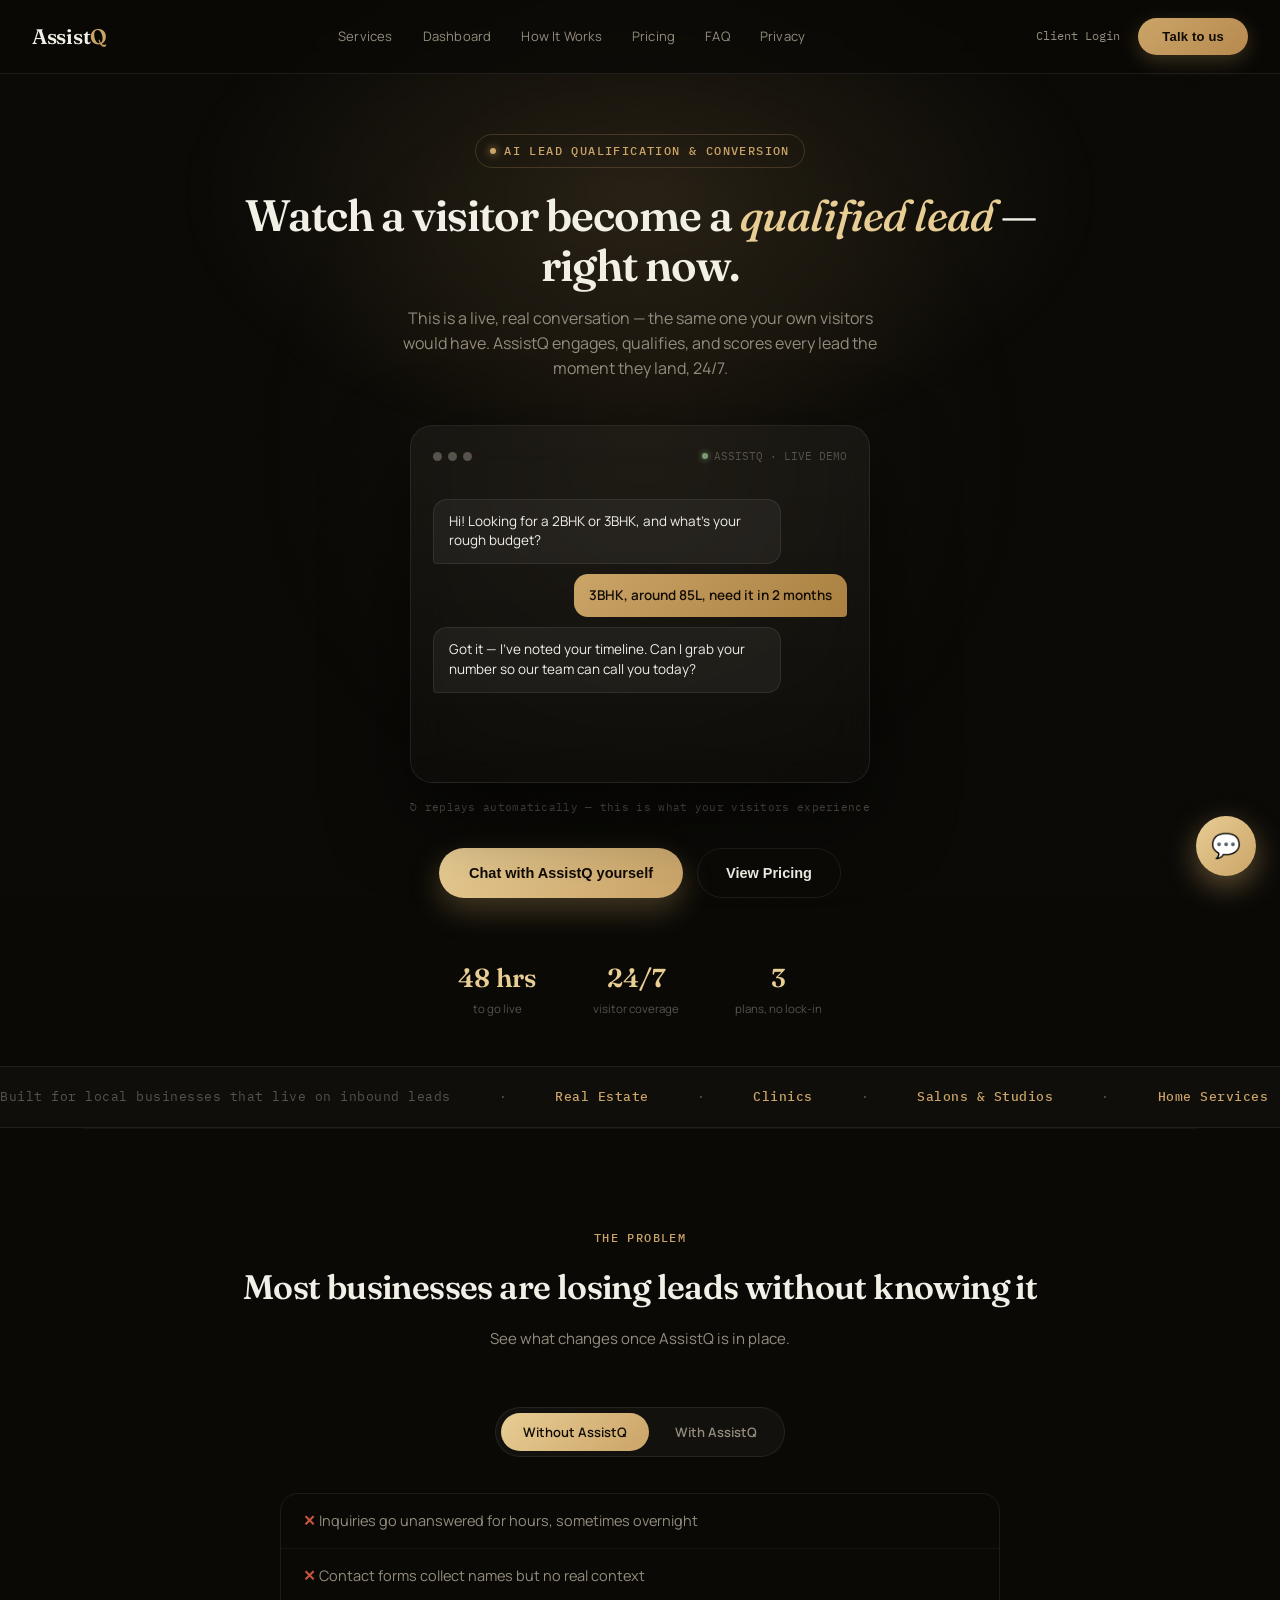
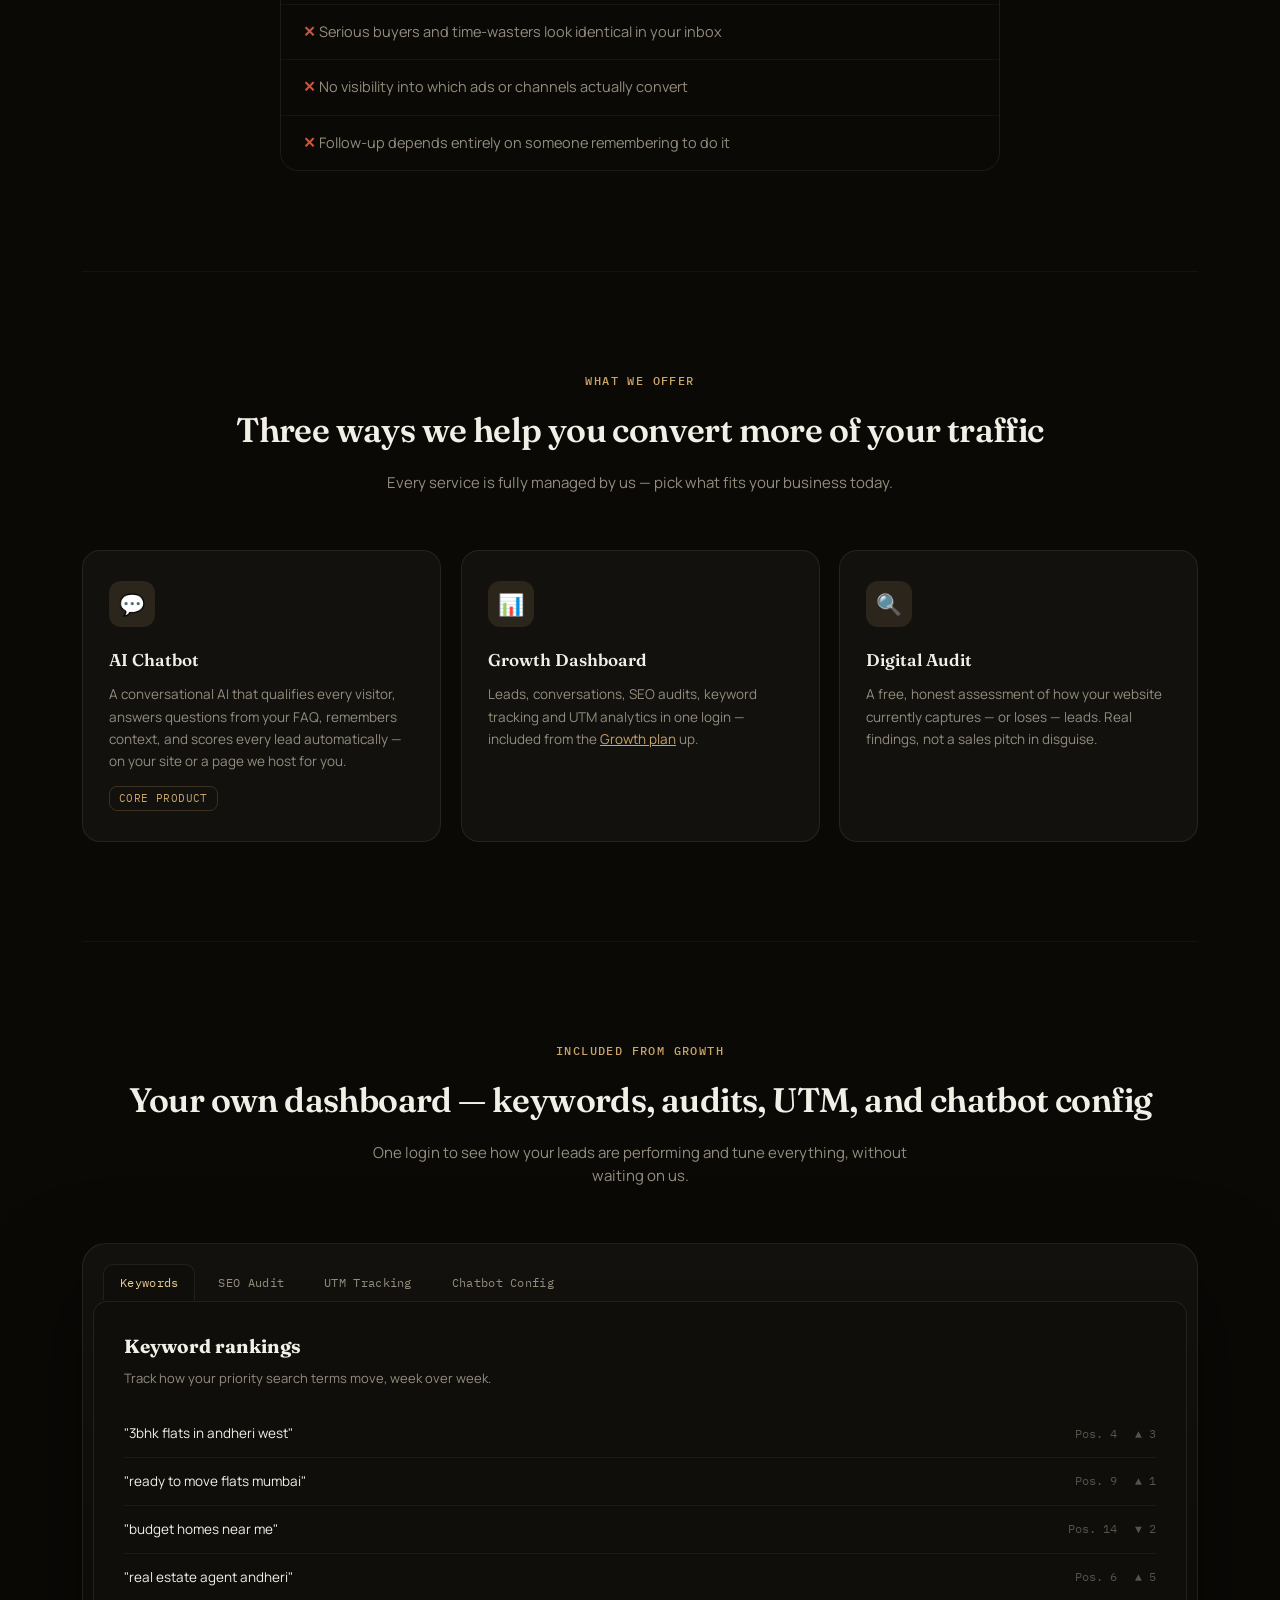
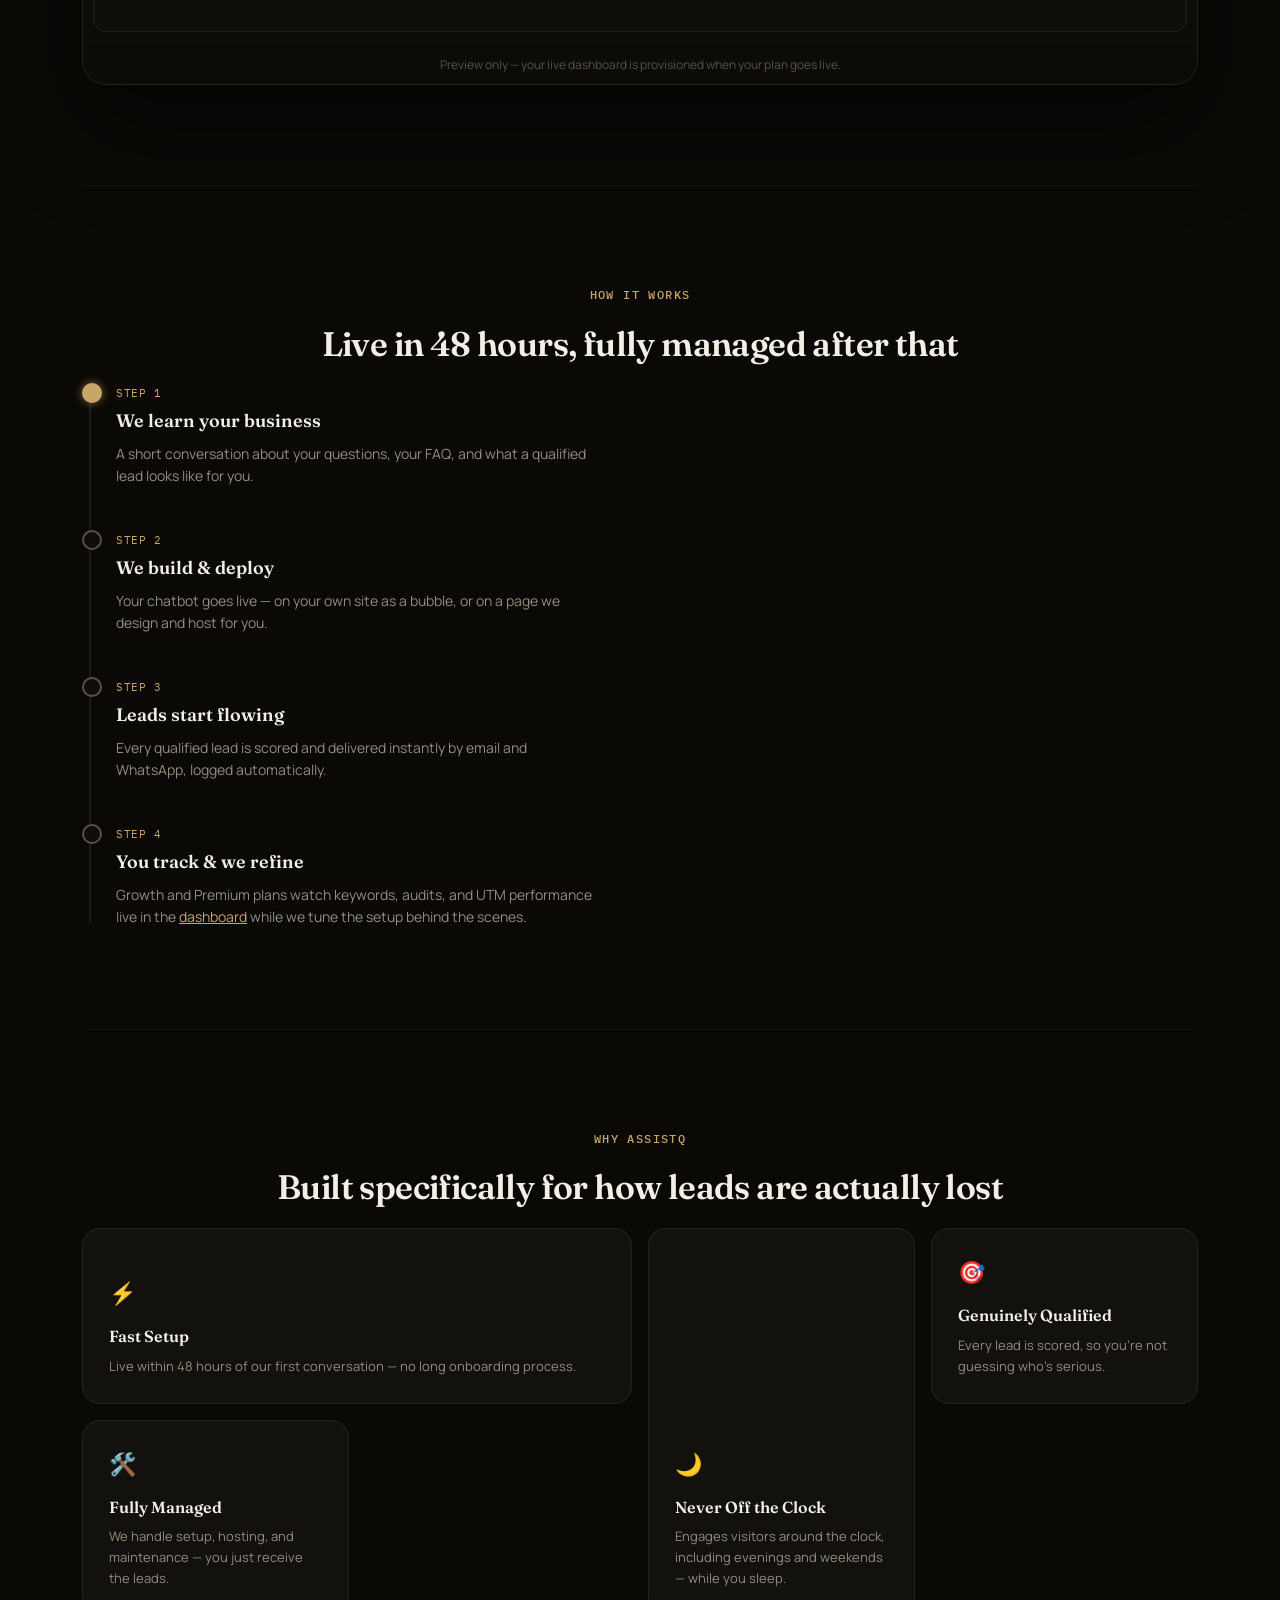
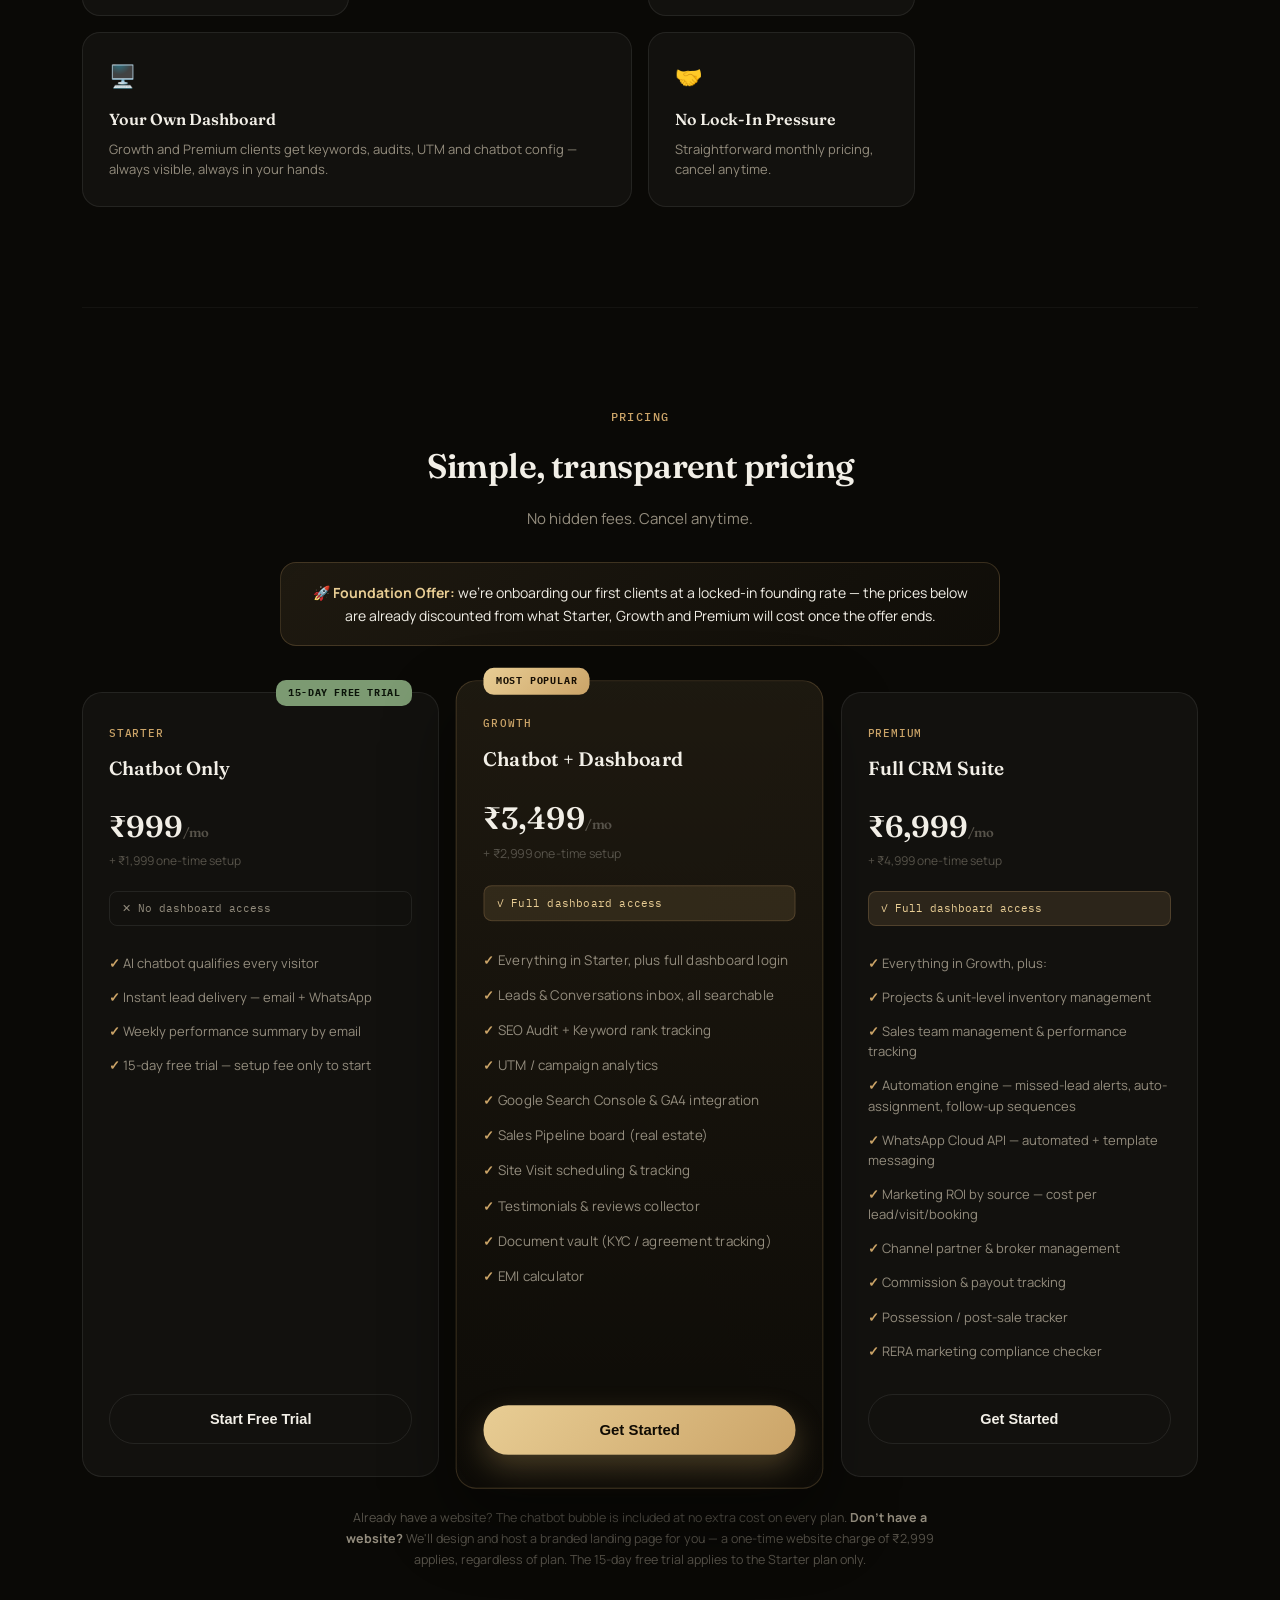
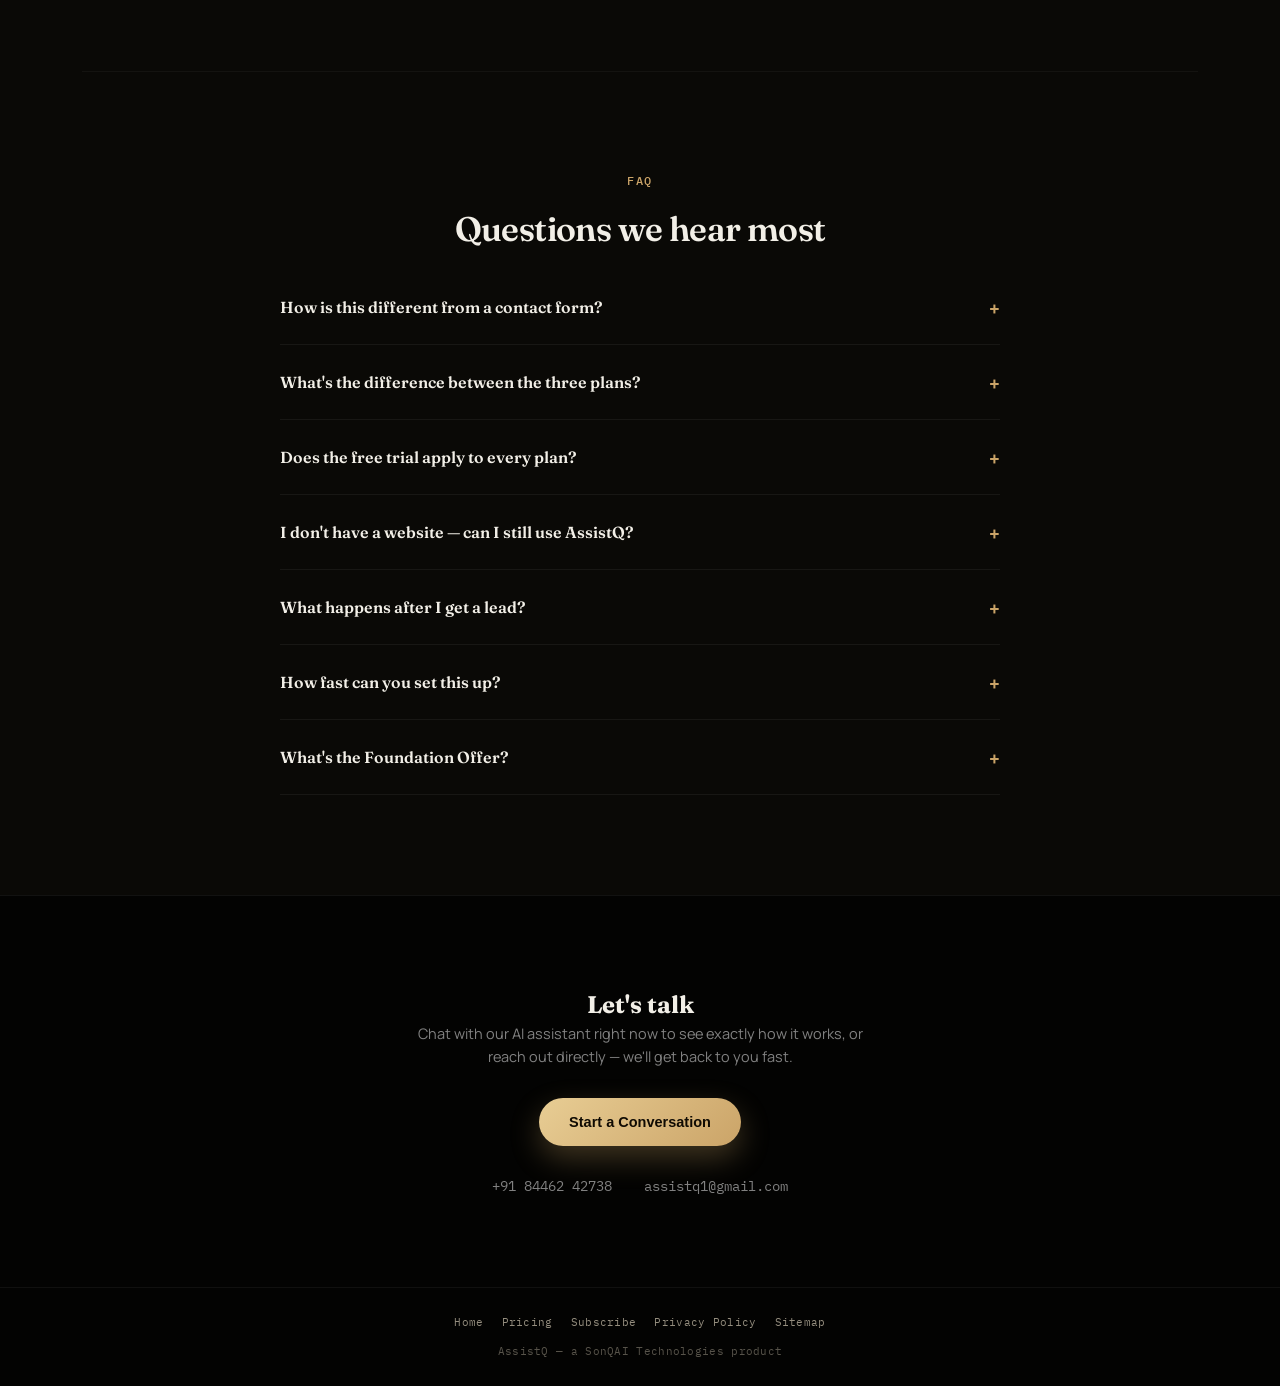
==== commit a73cbf0a: "Update index.html" ====
--- a/index.html
+++ b/index.html
@@ -3,8 +3,8 @@
 <head>
 <meta charset="UTF-8" />
 <meta name="viewport" content="width=device-width, initial-scale=1.0" />
-<title>AssistQ — AI Lead Qualification Chatbot for Real Estate & Local Businesses</title>
-<meta name="description" content="AssistQ is an AI chatbot that engages every website visitor instantly, qualifies them through real conversation, and delivers only the leads worth calling — 24/7, live in 48 hours." />
+<title>AssistQ — AI Chatbot for Real Estate & Local Businesses</title>
+<meta name="description" content="AssistQ is an AI chatbot that qualifies every visitor and delivers only the leads worth calling — 24/7, live in 48 hours." />
 <link rel="canonical" href="https://www.assistq.in/" />
 <meta name="robots" content="index, follow" />
 <meta name="theme-color" content="#0a0906" />
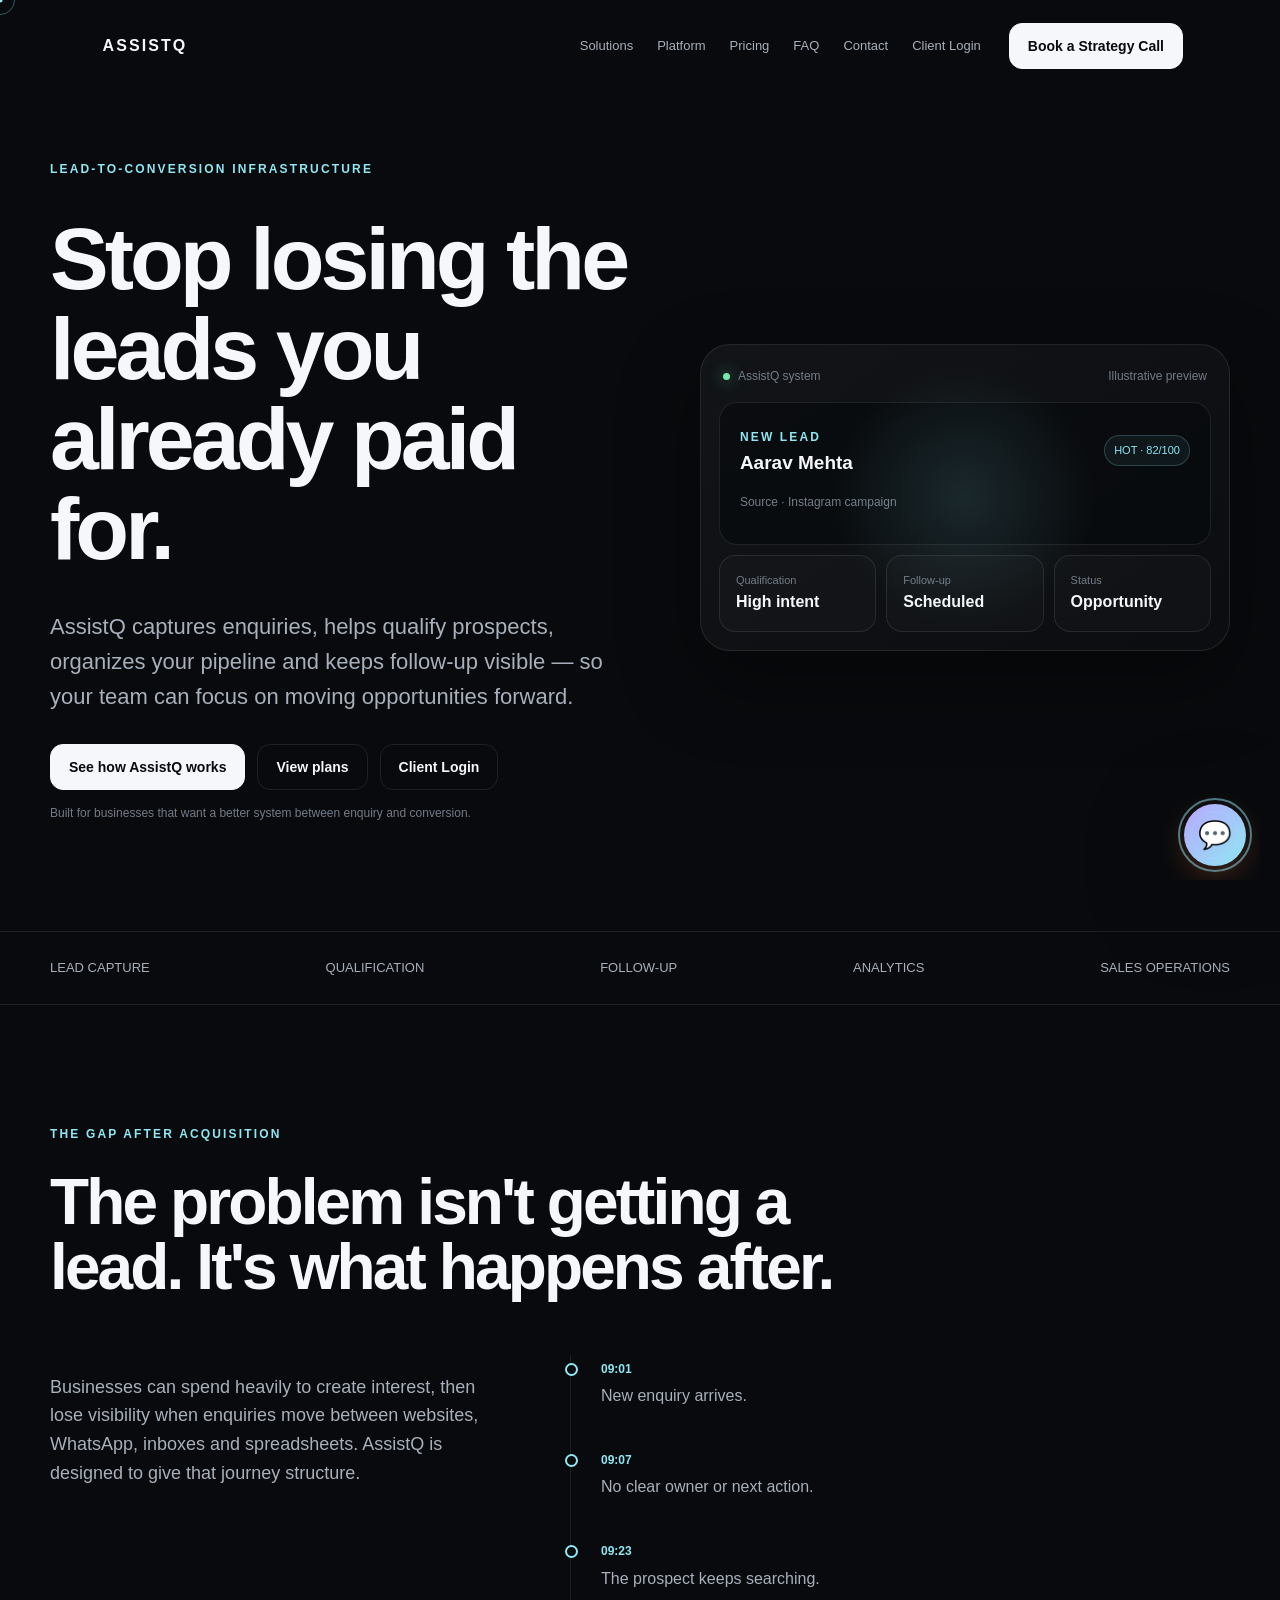
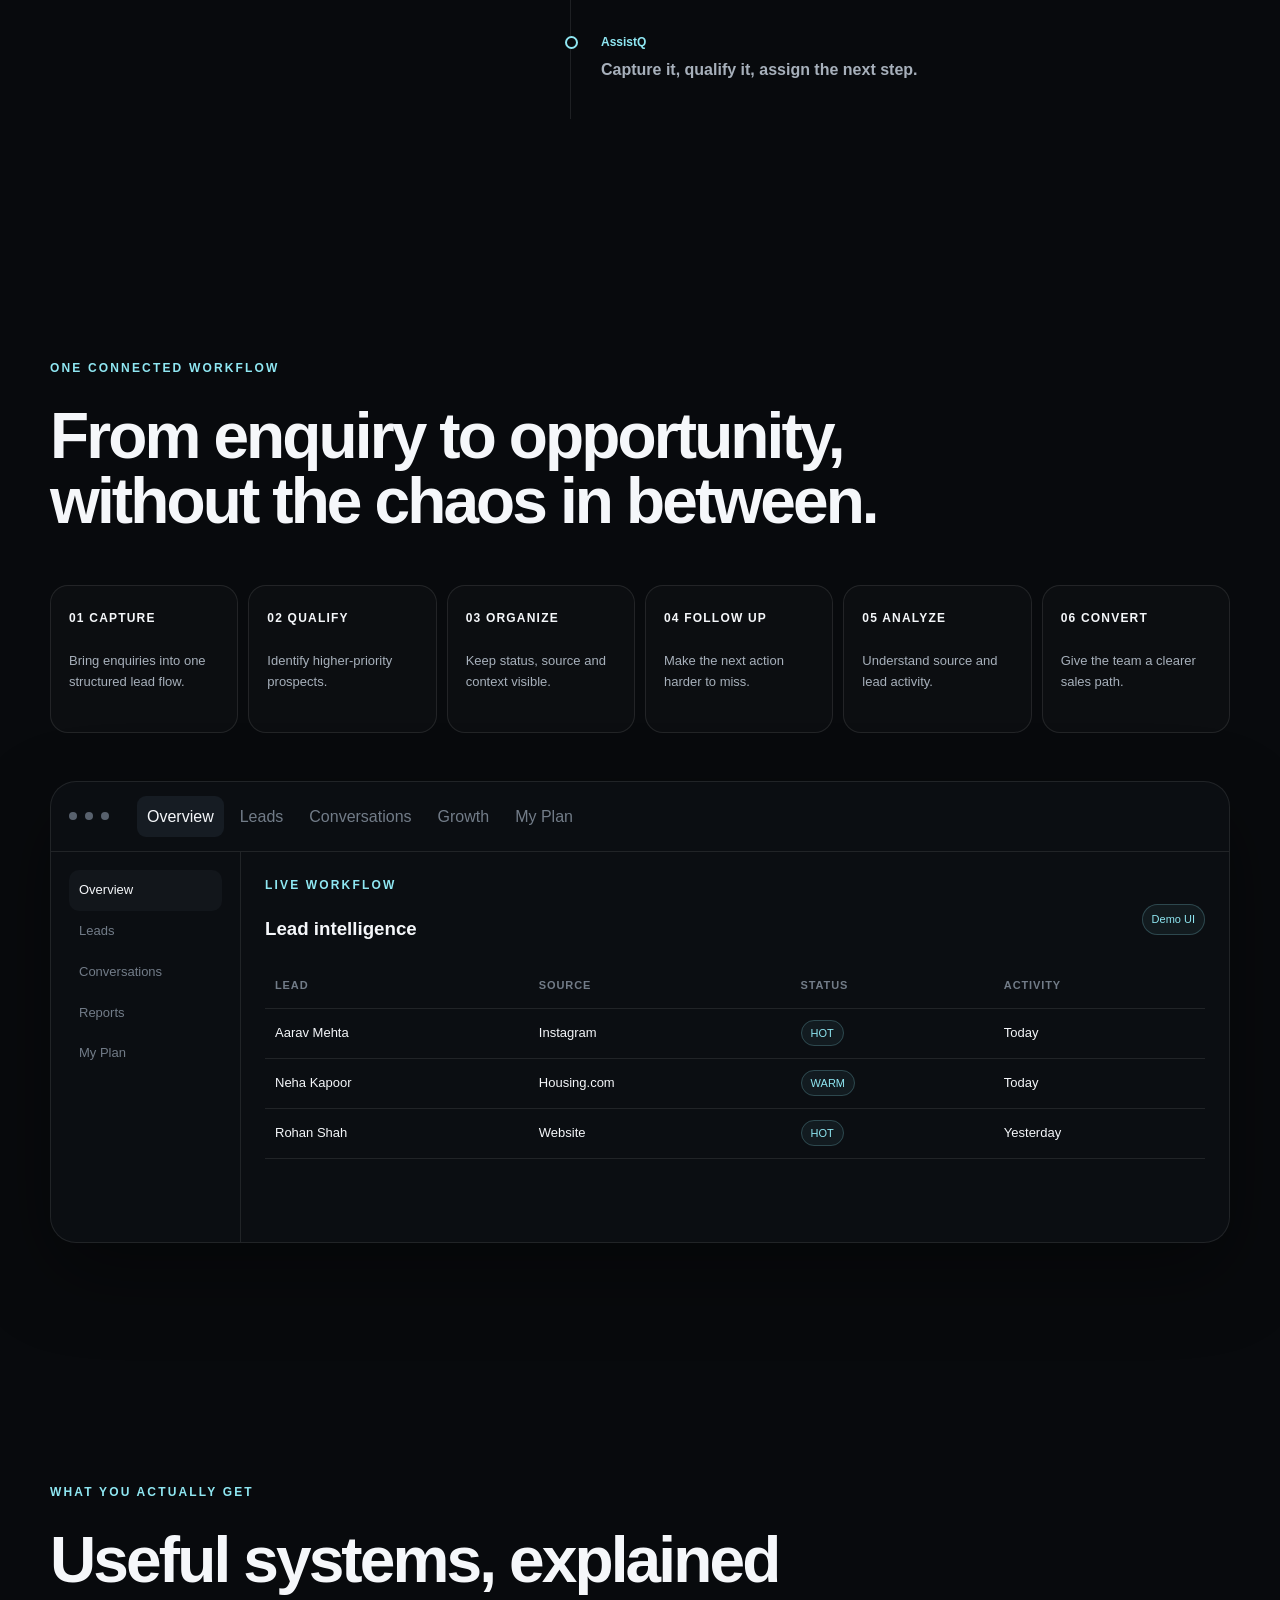
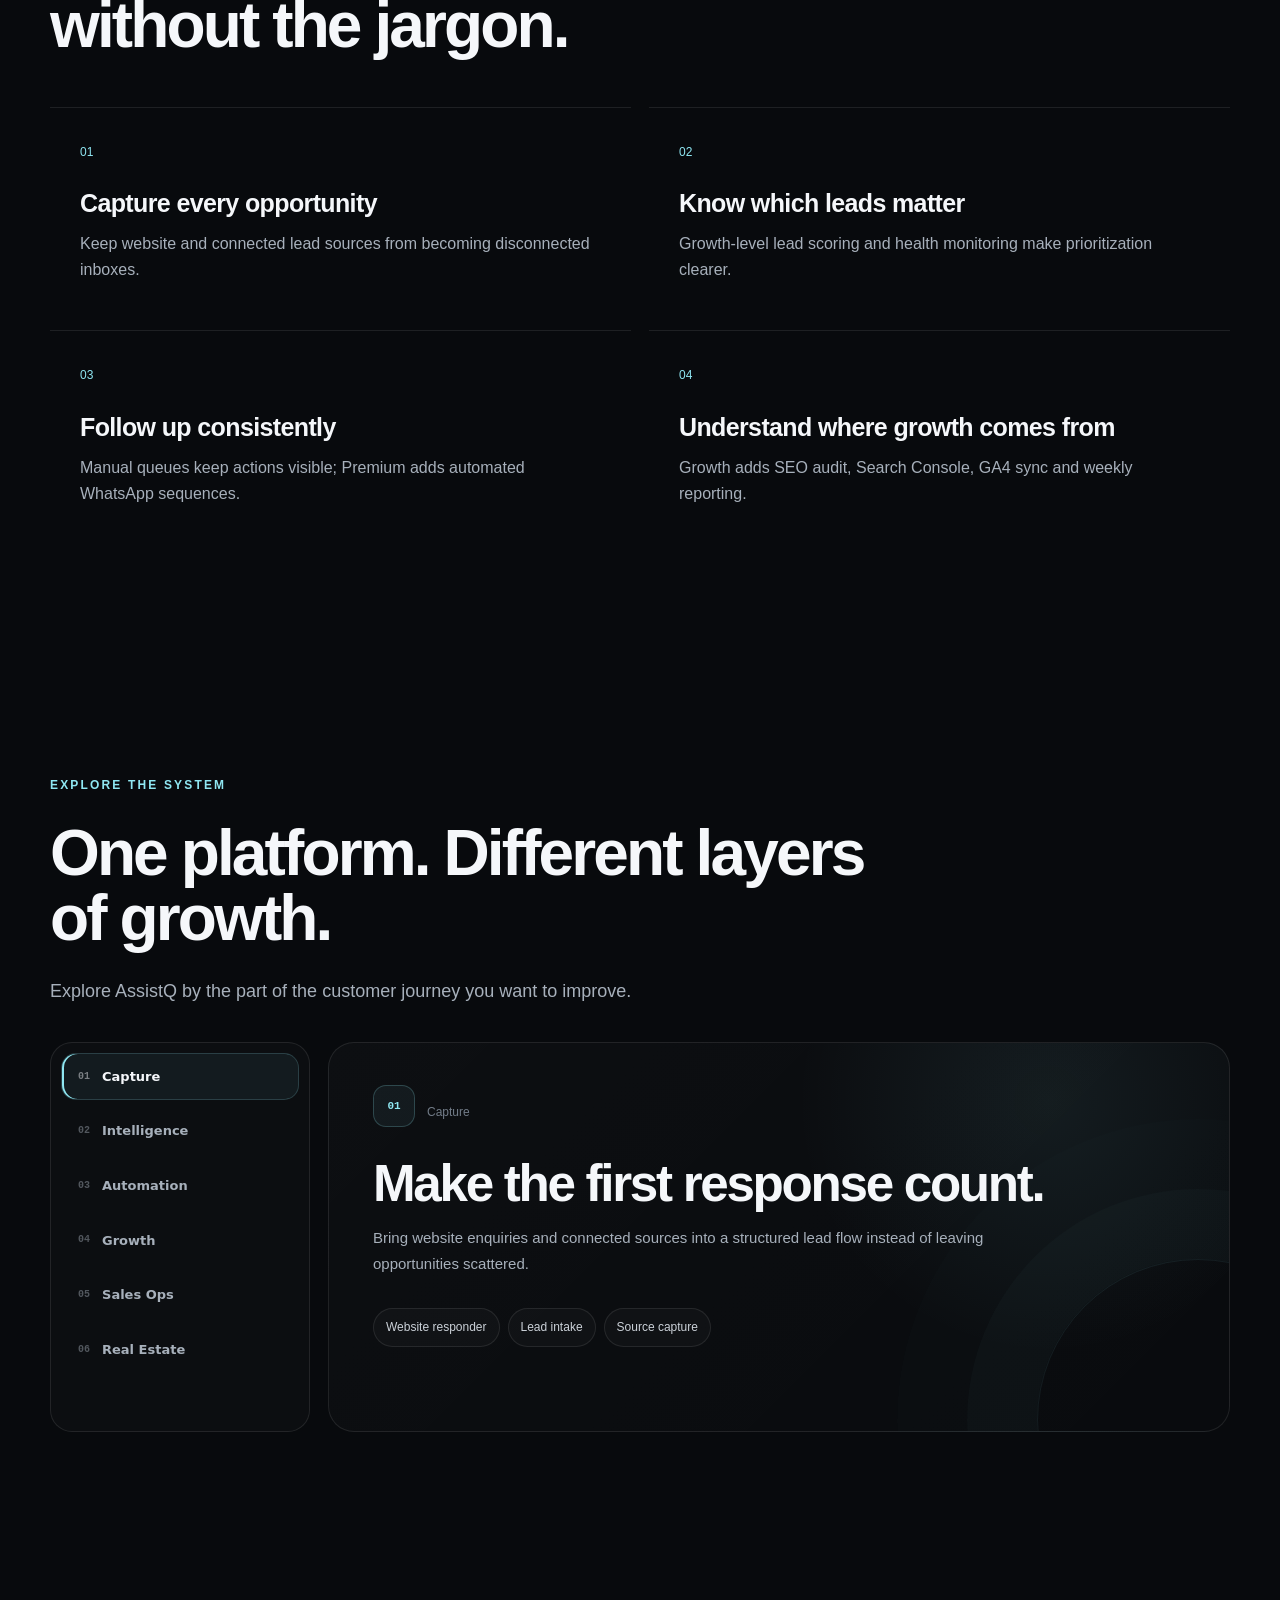
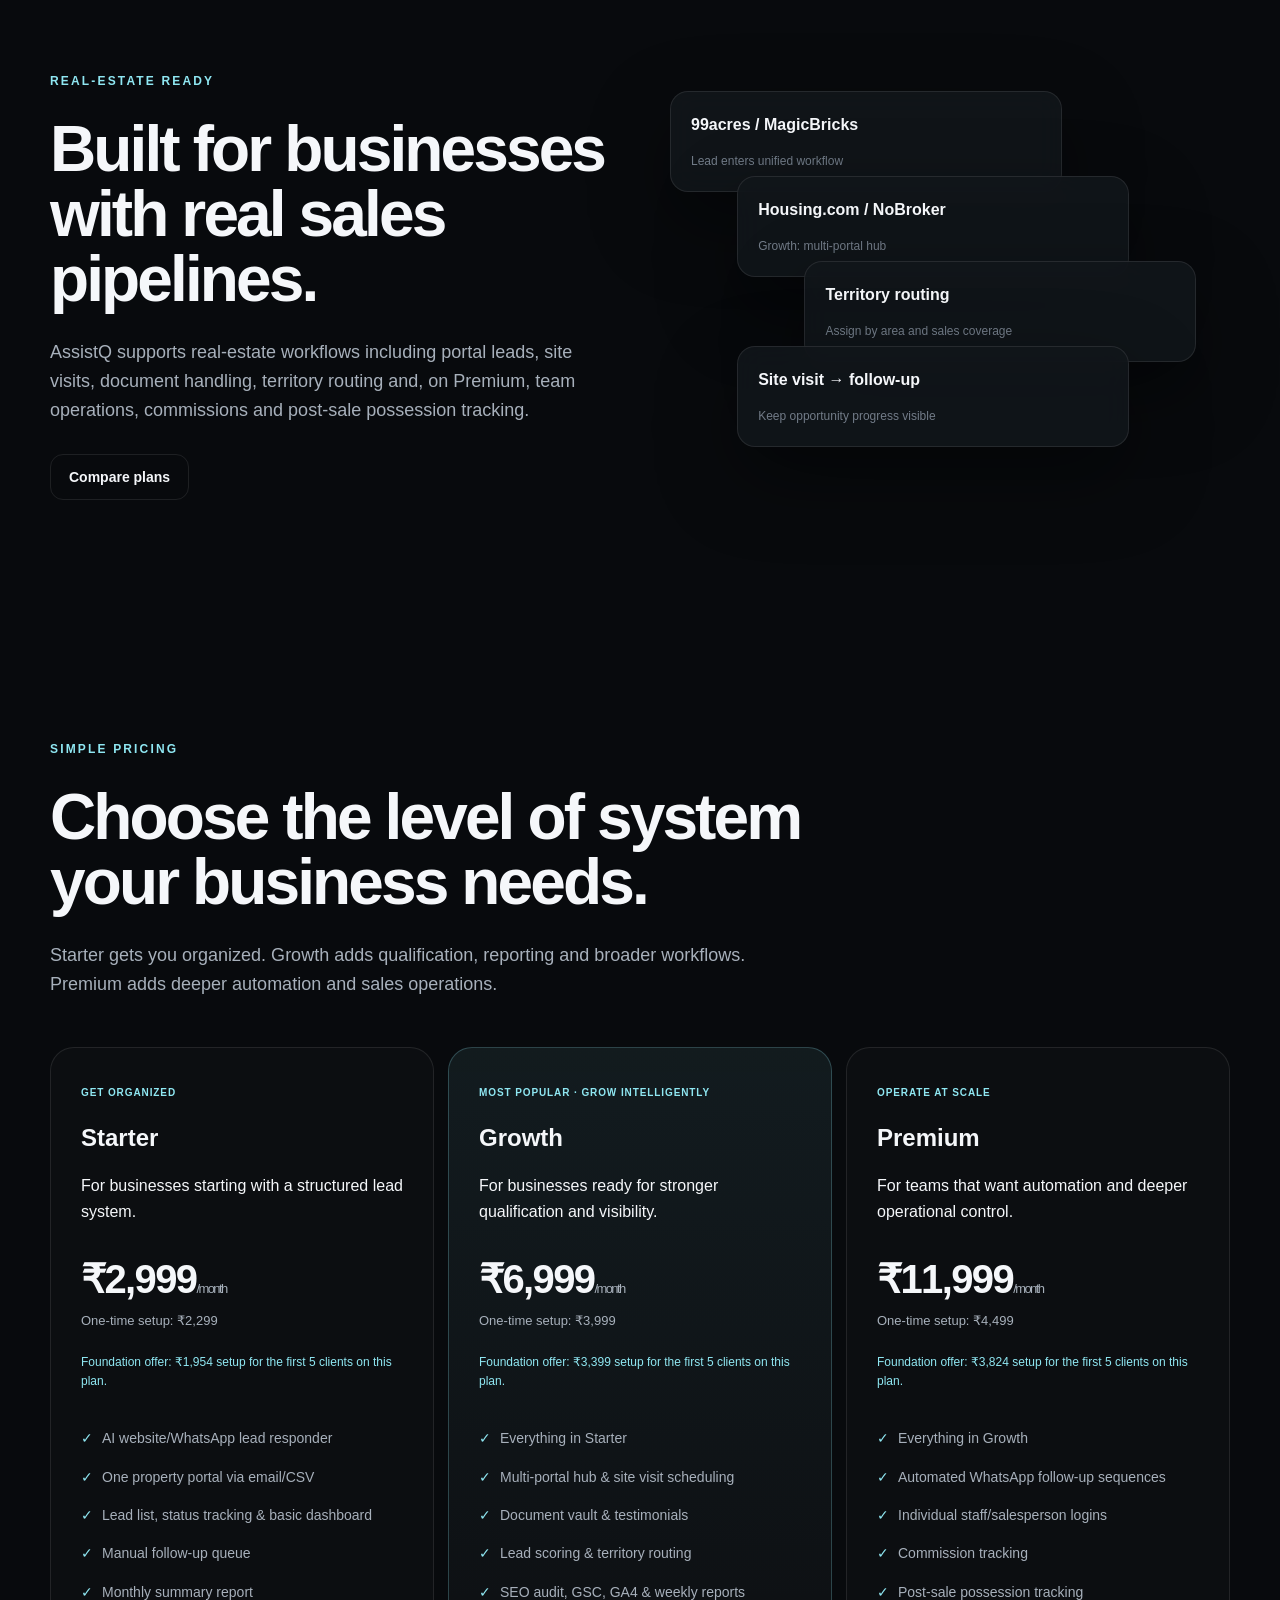
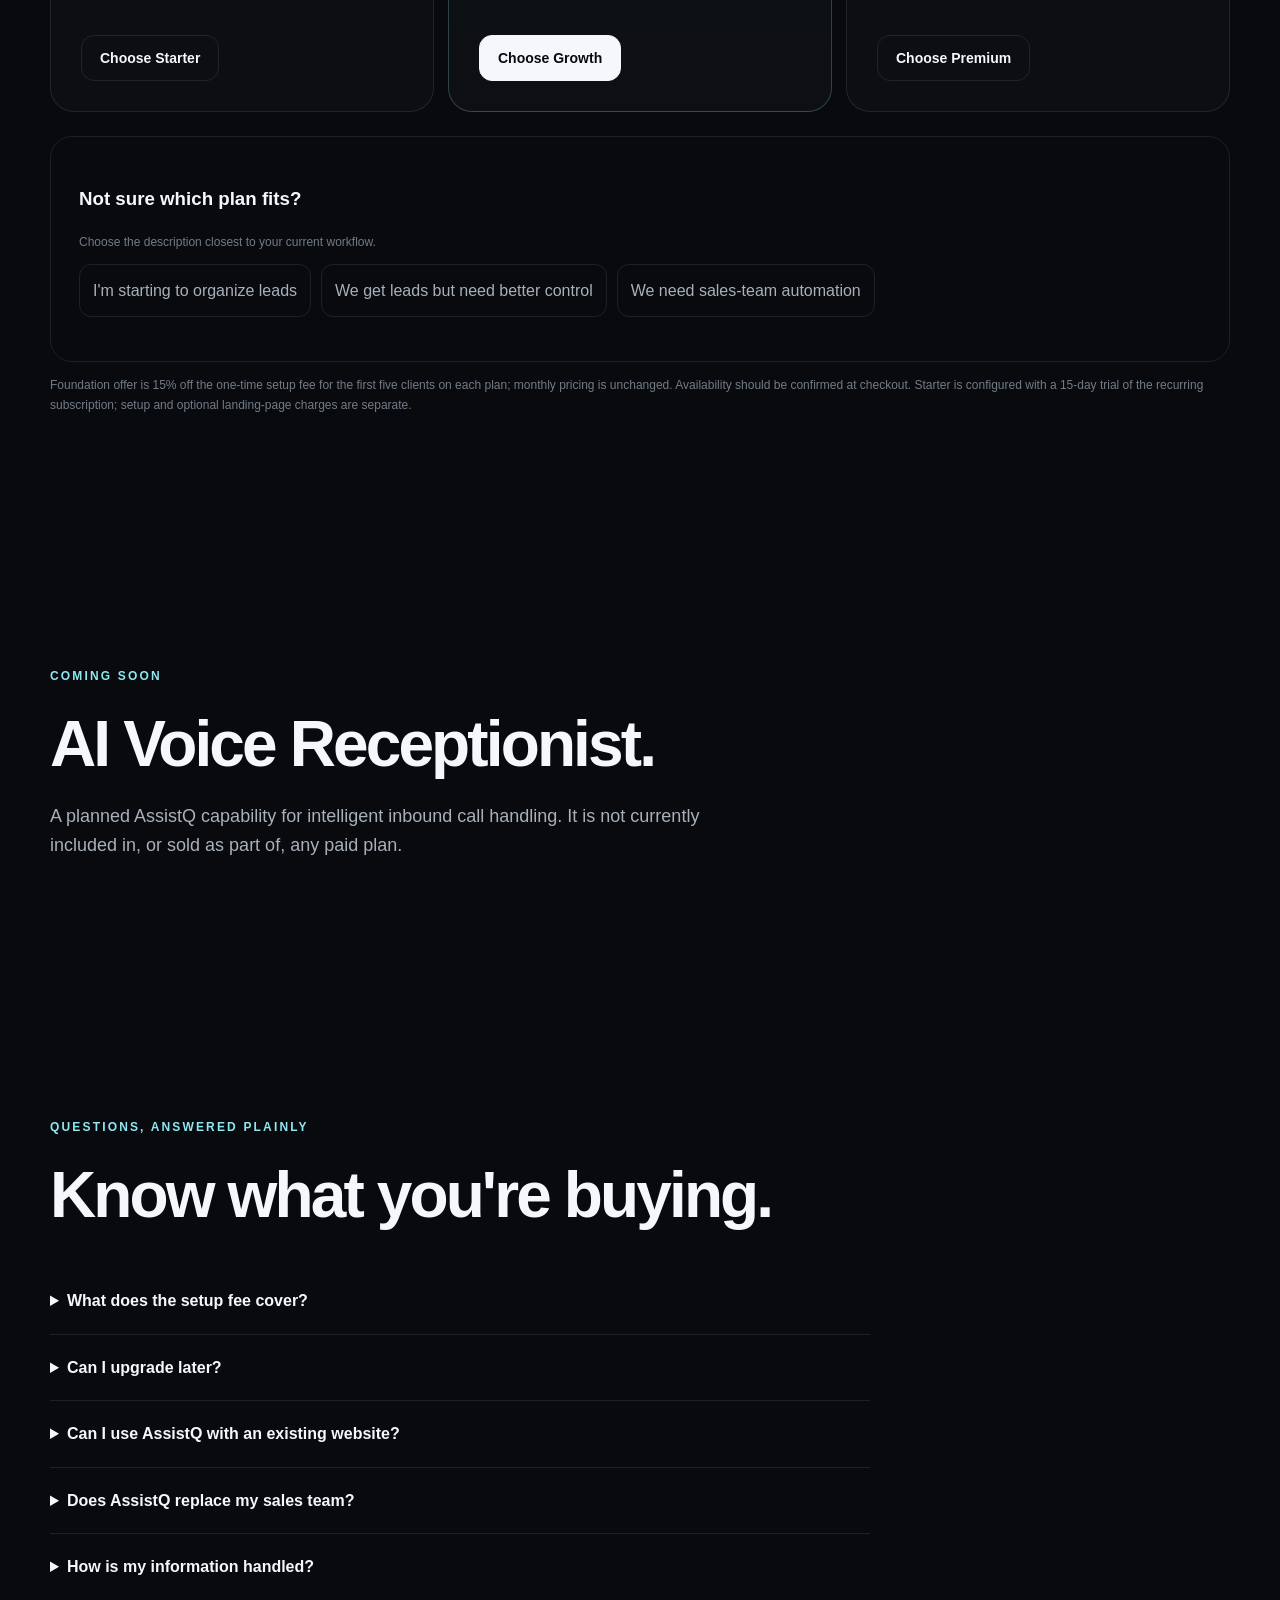
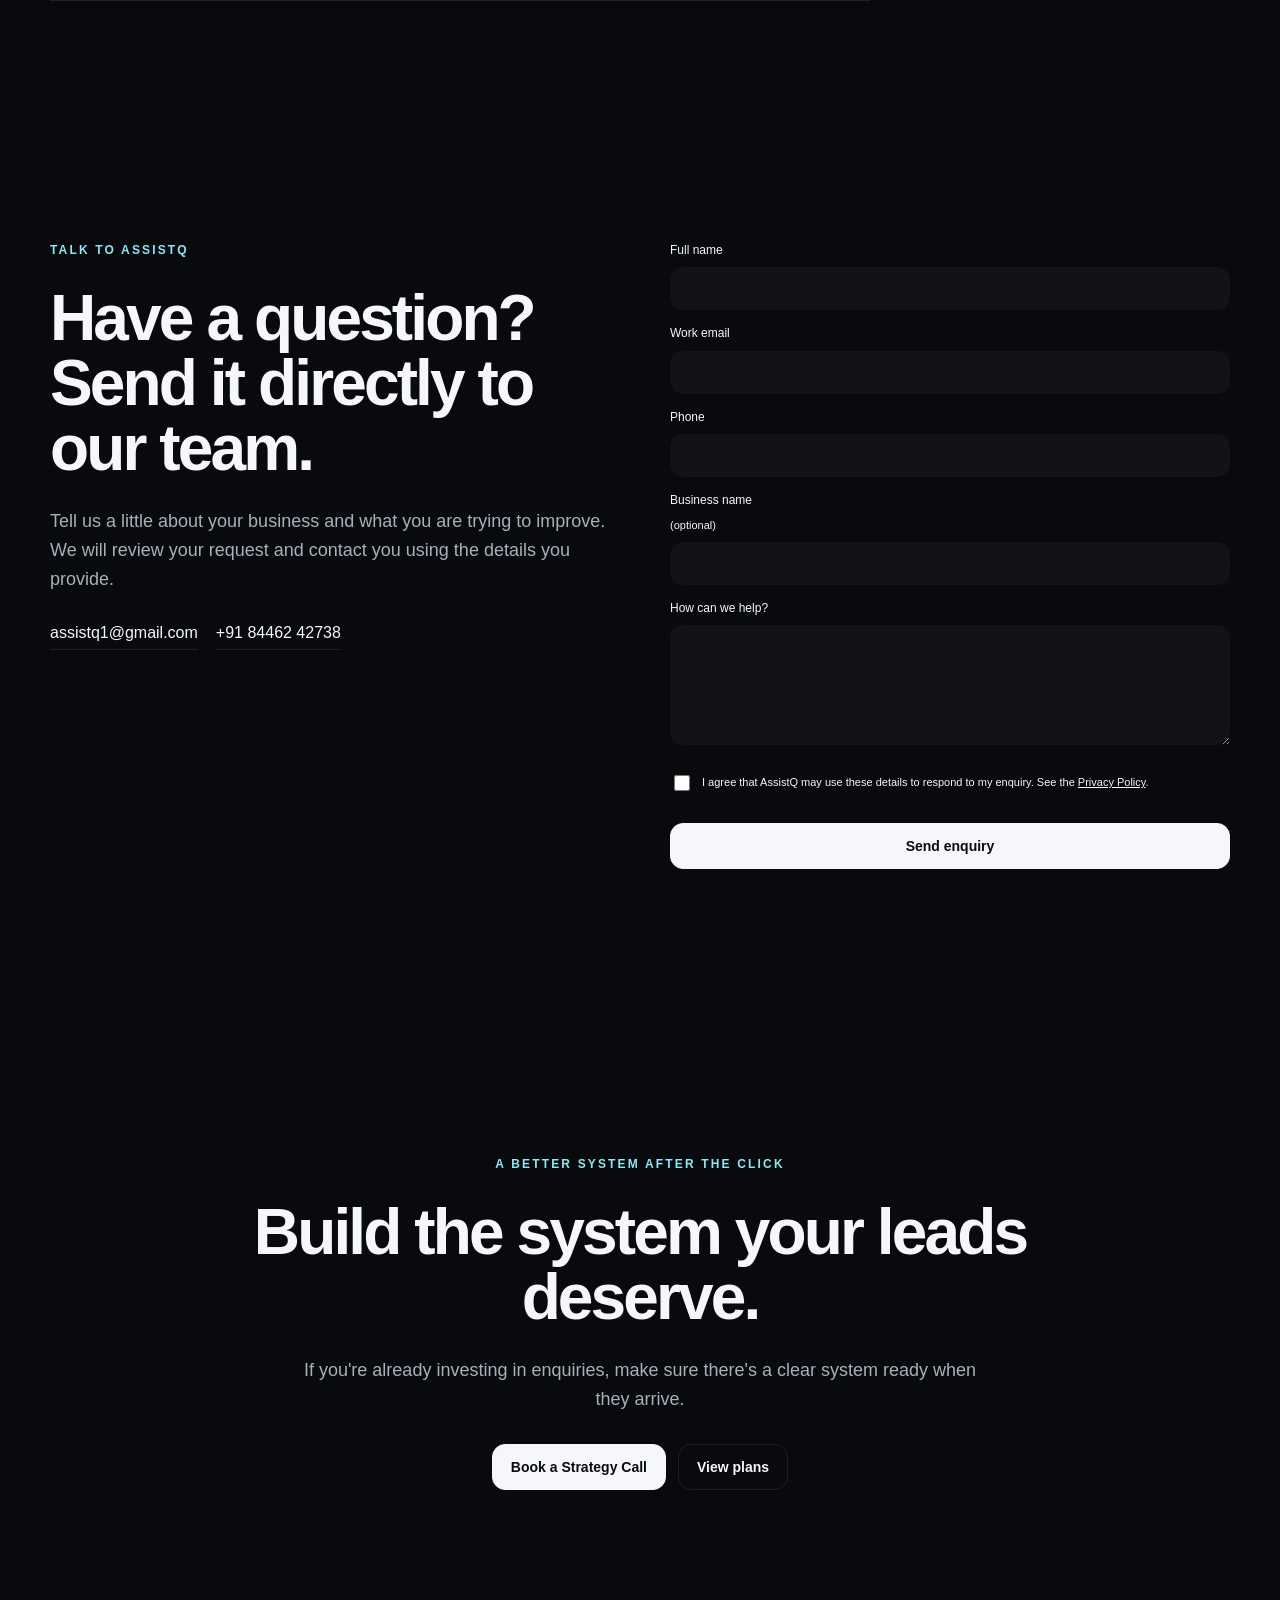
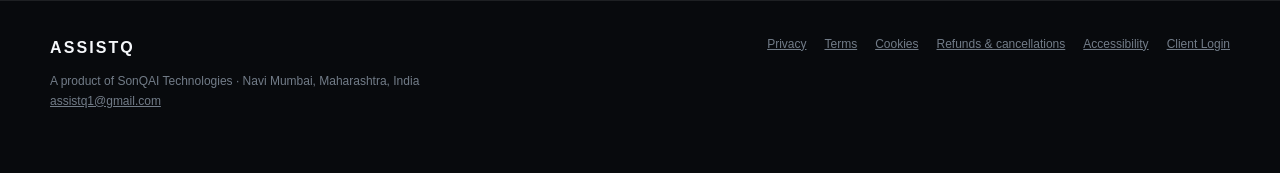
==== commit e1f7364f: "Add files via upload" ====
--- a/index.html
+++ b/index.html
@@ -1,933 +1,107 @@
-<!DOCTYPE html>
-<html lang="en">
-<head>
-<meta charset="UTF-8" />
-<meta name="viewport" content="width=device-width, initial-scale=1.0" />
-<title>AssistQ — AI Chatbot for Real Estate & Local Businesses</title>
-<meta name="description" content="AssistQ is an AI chatbot that qualifies every visitor and delivers only the leads worth calling — 24/7, live in 48 hours." />
-<link rel="canonical" href="https://www.assistq.in/" />
-<meta name="robots" content="index, follow" />
-<meta name="theme-color" content="#0a0906" />
-<link rel="icon" href="favicon.svg" type="image/svg+xml" />
-<link rel="apple-touch-icon" href="apple-touch-icon.png" />
-<link rel="manifest" href="site.webmanifest" />
+<!doctype html><html lang="en-IN"><head><meta charset="utf-8"><meta name="viewport" content="width=device-width,initial-scale=1"><title>AssistQ — Lead-to-Conversion System for Growing Businesses</title><meta name="description" content="AssistQ helps businesses capture, qualify, organize and follow up with leads through one practical growth system."><link rel="canonical" href="https://www.assistq.in/"><meta name="theme-color" content="#080a0d"><link rel="icon" href="favicon.svg"><link rel="stylesheet" href="styles.css"><meta property="og:title" content="AssistQ — From enquiry to opportunity"><meta property="og:description" content="A clearer system for capturing, qualifying, organizing and following up with leads."><meta property="og:type" content="website"><meta property="og:url" content="https://www.assistq.in/"><script type="application/ld+json">{"@context":"https://schema.org","@type":"Organization","name":"AssistQ","url":"https://www.assistq.in/","email":"assistq1@gmail.com","parentOrganization":{"@type":"Organization","name":"SonQAI Technologies"}}</script></head><body>
+<a class="skip" href="#main">Skip to main content</a><div class="cursorDot"></div><div class="cursorRing"></div>
+<nav class="nav" aria-label="Primary"><a class="brand" href="#top" aria-label="AssistQ home">ASSISTQ</a><div class="navlinks"><a href="#solutions">Solutions</a><a href="#platform">Platform</a><a href="#pricing">Pricing</a><a href="#faq">FAQ</a><a href="#contact">Contact</a><a class="navLogin" href="https://app.assistq.in/" rel="noopener">Client Login</a></div><a class="btn primary" href="#demo" data-open-form="demo">Book a Strategy Call</a></nav>
+<main id="main"><section class="hero" id="top"><div class="wrap heroGrid"><div class="reveal"><div class="eyebrow">Lead-to-conversion infrastructure</div><h1>Stop losing the leads you already paid for.</h1><p class="lead">AssistQ captures enquiries, helps qualify prospects, organizes your pipeline and keeps follow-up visible — so your team can focus on moving opportunities forward.</p><div class="actions"><a class="btn primary" href="#platform">See how AssistQ works</a><a class="btn" href="#pricing">View plans</a><a class="btn ghost" href="https://app.assistq.in/" rel="noopener">Client Login</a></div><p class="micro">Built for businesses that want a better system between enquiry and conversion.</p></div><div class="command reveal" aria-label="Illustrative AssistQ product preview"><div class="topline"><span><i class="dot"></i>AssistQ system</span><span>Illustrative preview</span></div><div class="leadcard"><div class="row"><div><span class="eyebrow">New lead</span><strong>Aarav Mehta</strong></div><span class="pill">HOT · 82/100</span></div><p class="micro">Source · Instagram campaign</p></div><div class="metricGrid"><div class="metric"><span>Qualification</span><b>High intent</b></div><div class="metric"><span>Follow-up</span><b>Scheduled</b></div><div class="metric"><span>Status</span><b>Opportunity</b></div></div></div></div></section>
+<div class="strip"><div class="wrap stripin" aria-label="Core capabilities"><span>LEAD CAPTURE</span><span>QUALIFICATION</span><span>FOLLOW-UP</span><span>ANALYTICS</span><span>SALES OPERATIONS</span></div></div>
+<section class="section" id="solutions"><div class="wrap"><div class="eyebrow">The gap after acquisition</div><h2 class="reveal">The problem isn't getting a lead. It's what happens after.</h2><div class="story"><p class="sectionIntro reveal">Businesses can spend heavily to create interest, then lose visibility when enquiries move between websites, WhatsApp, inboxes and spreadsheets. AssistQ is designed to give that journey structure.</p><div class="timeline reveal"><div class="event"><time>09:01</time><p>New enquiry arrives.</p></div><div class="event"><time>09:07</time><p>No clear owner or next action.</p></div><div class="event"><time>09:23</time><p>The prospect keeps searching.</p></div><div class="event"><time>AssistQ</time><p><strong>Capture it, qualify it, assign the next step.</strong></p></div></div></div></div></section>
+<section class="section" id="platform"><div class="wrap"><div class="eyebrow">One connected workflow</div><h2 class="reveal">From enquiry to opportunity, without the chaos in between.</h2><div class="systemFlow reveal"><div class="node"><b>01 CAPTURE</b><p>Bring enquiries into one structured lead flow.</p></div><div class="node"><b>02 QUALIFY</b><p>Identify higher-priority prospects.</p></div><div class="node"><b>03 ORGANIZE</b><p>Keep status, source and context visible.</p></div><div class="node"><b>04 FOLLOW UP</b><p>Make the next action harder to miss.</p></div><div class="node"><b>05 ANALYZE</b><p>Understand source and lead activity.</p></div><div class="node"><b>06 CONVERT</b><p>Give the team a clearer sales path.</p></div></div>
+<div class="dashboard reveal"><div class="dashbar"><i></i><i></i><i></i><div class="tabs" role="tablist" aria-label="Product preview sections"><button class="tab active" data-tab="Overview">Overview</button><button class="tab" data-tab="Leads">Leads</button><button class="tab" data-tab="Conversations">Conversations</button><button class="tab" data-tab="Growth">Growth</button><button class="tab" data-tab="My Plan">My Plan</button></div></div><div class="dashbody"><aside class="dashside"><div class="on">Overview</div><div>Leads</div><div>Conversations</div><div>Reports</div><div>My Plan</div></aside><div class="dashmain"><div class="row"><div><div class="eyebrow">Live workflow</div><h3>Lead intelligence</h3></div><span class="pill">Demo UI</span></div><table class="table"><thead><tr><th>Lead</th><th>Source</th><th>Status</th><th>Activity</th></tr></thead><tbody id="demoRows"><tr><td>Aarav Mehta</td><td>Instagram</td><td><span class="pill">HOT</span></td><td>Today</td></tr><tr><td>Neha Kapoor</td><td>Housing.com</td><td><span class="pill">WARM</span></td><td>Today</td></tr><tr><td>Rohan Shah</td><td>Website</td><td><span class="pill">HOT</span></td><td>Yesterday</td></tr></tbody></table></div></div></div></div></section>
+<section class="section"><div class="wrap"><div class="eyebrow">What you actually get</div><h2 class="reveal">Useful systems, explained without the jargon.</h2><div class="featureGrid"><div class="feature reveal"><span class="n">01</span><h3>Capture every opportunity</h3><p>Keep website and connected lead sources from becoming disconnected inboxes.</p></div><div class="feature reveal"><span class="n">02</span><h3>Know which leads matter</h3><p>Growth-level lead scoring and health monitoring make prioritization clearer.</p></div><div class="feature reveal"><span class="n">03</span><h3>Follow up consistently</h3><p>Manual queues keep actions visible; Premium adds automated WhatsApp sequences.</p></div><div class="feature reveal"><span class="n">04</span><h3>Understand where growth comes from</h3><p>Growth adds SEO audit, Search Console, GA4 sync and weekly reporting.</p></div></div></div></section>
 
-<!-- Open Graph -->
-<meta property="og:type" content="website" />
-<meta property="og:site_name" content="AssistQ" />
-<meta property="og:title" content="AssistQ — AI Lead Qualification Chatbot for Local Businesses" />
-<meta property="og:description" content="Every visitor engaged, qualified, and scored the moment they land — 24/7. Live in 48 hours." />
-<meta property="og:url" content="https://www.assistq.in/" />
-<meta property="og:image" content="https://www.assistq.in/og-image.jpg" />
-<meta property="og:image:width" content="1200" />
-<meta property="og:image:height" content="630" />
-<meta property="og:locale" content="en_IN" />
+<section class="section" id="service-explorer">
+<div class="wrap">
+  <div class="eyebrow">Explore the system</div>
+  <h2 class="reveal">One platform. Different layers of growth.</h2>
+  <p class="sectionIntro reveal">Explore AssistQ by the part of the customer journey you want to improve.</p>
+  <div class="serviceExplorer reveal" data-service-explorer>
+    <div class="serviceRail" role="tablist" aria-label="AssistQ service categories">
+      <button class="serviceTab active" role="tab" aria-selected="true" data-service="capture"><span>01</span> Capture</button>
+      <button class="serviceTab" role="tab" aria-selected="false" data-service="intelligence"><span>02</span> Intelligence</button>
+      <button class="serviceTab" role="tab" aria-selected="false" data-service="automation"><span>03</span> Automation</button>
+      <button class="serviceTab" role="tab" aria-selected="false" data-service="growth"><span>04</span> Growth</button>
+      <button class="serviceTab" role="tab" aria-selected="false" data-service="sales"><span>05</span> Sales Ops</button>
+      <button class="serviceTab" role="tab" aria-selected="false" data-service="realestate"><span>06</span> Real Estate</button>
+    </div>
+    <div class="serviceStage" aria-live="polite">
+      <div class="servicePanel active" data-panel="capture">
+        <div class="servicePanelTop"><span class="serviceIcon">01</span><span class="micro">Capture</span></div>
+        <h3>Make the first response count.</h3>
+        <p>Bring website enquiries and connected sources into a structured lead flow instead of leaving opportunities scattered.</p>
+        <div class="serviceMiniGrid"><span>Website responder</span><span>Lead intake</span><span>Source capture</span></div>
+      </div>
+      <div class="servicePanel" data-panel="intelligence">
+        <div class="servicePanelTop"><span class="serviceIcon">02</span><span class="micro">Intelligence</span></div>
+        <h3>See which opportunities deserve attention.</h3>
+        <p>Growth adds lead scoring, health monitoring and richer context so your team can prioritize more deliberately.</p>
+        <div class="serviceMiniGrid"><span>Lead scoring</span><span>Lead health</span><span>Context</span></div>
+      </div>
+      <div class="servicePanel" data-panel="automation">
+        <div class="servicePanelTop"><span class="serviceIcon">03</span><span class="micro">Automation</span></div>
+        <h3>Keep follow-up moving.</h3>
+        <p>Premium adds automated WhatsApp follow-up sequences while the core platform keeps manual next actions visible.</p>
+        <div class="serviceMiniGrid"><span>WhatsApp sequences</span><span>Follow-up queue</span><span>Reminders</span></div>
+      </div>
+      <div class="servicePanel" data-panel="growth">
+        <div class="servicePanelTop"><span class="serviceIcon">04</span><span class="micro">Growth</span></div>
+        <h3>Understand where your opportunities come from.</h3>
+        <p>Growth adds SEO audit, Search Console, GA4 sync and weekly reporting for clearer acquisition visibility.</p>
+        <div class="serviceMiniGrid"><span>SEO audit</span><span>GSC</span><span>GA4</span></div>
+      </div>
+      <div class="servicePanel" data-panel="sales">
+        <div class="servicePanelTop"><span class="serviceIcon">05</span><span class="micro">Sales Operations</span></div>
+        <h3>Give the team a shared operating layer.</h3>
+        <p>Premium adds individual salesperson logins, commission tracking and deeper sales-operation controls.</p>
+        <div class="serviceMiniGrid"><span>Staff logins</span><span>Commissions</span><span>Team workflow</span></div>
+      </div>
+      <div class="servicePanel" data-panel="realestate">
+        <div class="servicePanelTop"><span class="serviceIcon">06</span><span class="micro">Real Estate</span></div>
+        <h3>Built around property-sales workflows.</h3>
+        <p>Connect portal leads, manage site visits, route opportunities by territory and keep post-sale work visible.</p>
+        <div class="serviceMiniGrid"><span>Portals</span><span>Site visits</span><span>Territories</span></div>
+      </div>
+    </div>
+  </div>
+</div>
+</section>
 
-<!-- Twitter -->
-<meta name="twitter:card" content="summary_large_image" />
-<meta name="twitter:title" content="AssistQ — AI Lead Qualification Chatbot" />
-<meta name="twitter:description" content="Every visitor engaged, qualified, and scored the moment they land — 24/7." />
-<meta name="twitter:image" content="https://www.assistq.in/og-image.jpg" />
+<section class="section"><div class="wrap realestate"><div><div class="eyebrow">Real-estate ready</div><h2 class="reveal">Built for businesses with real sales pipelines.</h2><p class="sectionIntro">AssistQ supports real-estate workflows including portal leads, site visits, document handling, territory routing and, on Premium, team operations, commissions and post-sale possession tracking.</p><div class="actions"><a class="btn" href="#pricing">Compare plans</a></div></div><div class="portalStack reveal" aria-label="Supported real-estate workflow examples"><div class="portal"><b>99acres / MagicBricks</b><div class="micro">Lead enters unified workflow</div></div><div class="portal"><b>Housing.com / NoBroker</b><div class="micro">Growth: multi-portal hub</div></div><div class="portal"><b>Territory routing</b><div class="micro">Assign by area and sales coverage</div></div><div class="portal"><b>Site visit → follow-up</b><div class="micro">Keep opportunity progress visible</div></div></div></div></section>
+<section class="section" id="pricing"><div class="wrap"><div class="eyebrow">Simple pricing</div><h2 class="reveal">Choose the level of system your business needs.</h2><p class="sectionIntro">Starter gets you organized. Growth adds qualification, reporting and broader workflows. Premium adds deeper automation and sales operations.</p><div class="pricing">
+<article class="plan reveal" data-live-plan="starter"><span class="badge">GET ORGANIZED</span><h3>Starter</h3><p>For businesses starting with a structured lead system.</p><div class="price"><span data-monthly>₹2,999</span><small>/month</small></div><div class="setup">One-time setup: <span data-setup>₹2,299</span></div><div class="found" data-found>Foundation offer: ₹1,954 setup for the first 5 clients on this plan.</div><ul><li>AI website/WhatsApp lead responder</li><li>One property portal via email/CSV</li><li>Lead list, status tracking & basic dashboard</li><li>Manual follow-up queue</li><li>Monthly summary report</li></ul><a class="btn" href="payment.html?plan=starter">Choose Starter</a></article>
+<article class="plan pop reveal" data-live-plan="growth"><span class="badge">MOST POPULAR · GROW INTELLIGENTLY</span><h3>Growth</h3><p>For businesses ready for stronger qualification and visibility.</p><div class="price"><span data-monthly>₹6,999</span><small>/month</small></div><div class="setup">One-time setup: <span data-setup>₹3,999</span></div><div class="found" data-found>Foundation offer: ₹3,399 setup for the first 5 clients on this plan.</div><ul><li>Everything in Starter</li><li>Multi-portal hub & site visit scheduling</li><li>Document vault & testimonials</li><li>Lead scoring & territory routing</li><li>SEO audit, GSC, GA4 & weekly reports</li></ul><a class="btn primary" href="payment.html?plan=growth">Choose Growth</a></article>
+<article class="plan reveal" data-live-plan="premium"><span class="badge">OPERATE AT SCALE</span><h3>Premium</h3><p>For teams that want automation and deeper operational control.</p><div class="price"><span data-monthly>₹11,999</span><small>/month</small></div><div class="setup">One-time setup: <span data-setup>₹4,499</span></div><div class="found" data-found>Foundation offer: ₹3,824 setup for the first 5 clients on this plan.</div><ul><li>Everything in Growth</li><li>Automated WhatsApp follow-up sequences</li><li>Individual staff/salesperson logins</li><li>Commission tracking</li><li>Post-sale possession tracking</li></ul><a class="btn" href="payment.html?plan=premium">Choose Premium</a></article></div>
+<div class="decision reveal"><h3>Not sure which plan fits?</h3><p class="micro">Choose the description closest to your current workflow.</p><div class="choices"><button class="choice" data-plan="Starter" data-reason="you want to structure lead capture and follow-up first.">I'm starting to organize leads</button><button class="choice" data-plan="Growth" data-reason="you already get leads and need better qualification, reporting and routing.">We get leads but need better control</button><button class="choice" data-plan="Premium" data-reason="you have a sales team and need automation and operational depth.">We need sales-team automation</button></div><div class="recommend" aria-live="polite"></div></div><p class="micro">Foundation offer is 15% off the one-time setup fee for the first five clients on each plan; monthly pricing is unchanged. Availability should be confirmed at checkout. Starter is configured with a 15-day trial of the recurring subscription; setup and optional landing-page charges are separate.</p></div></section>
+<section class="section"><div class="wrap"><div class="eyebrow">Coming soon</div><h2 class="reveal">AI Voice Receptionist.</h2><p class="sectionIntro">A planned AssistQ capability for intelligent inbound call handling. It is not currently included in, or sold as part of, any paid plan.</p></div></section>
+<section class="section" id="faq"><div class="wrap"><div class="eyebrow">Questions, answered plainly</div><h2 class="reveal">Know what you're buying.</h2><div class="faq"><details><summary>What does the setup fee cover?</summary><p>It covers the initial onboarding and configuration work required to prepare your AssistQ system for your business. Any separate optional service is shown before payment.</p></details><details><summary>Can I upgrade later?</summary><p>Yes. Features are structured by plan, so a business can move to a higher plan when it needs more capability.</p></details><details><summary>Can I use AssistQ with an existing website?</summary><p>Yes. The lead responder can be deployed on an existing website. If you do not have a website, an optional hosted landing page is currently priced at ₹2,999 one-time.</p></details><details><summary>Does AssistQ replace my sales team?</summary><p>No. AssistQ is designed to give the team a better workflow for lead capture, qualification, follow-up and visibility.</p></details><details><summary>How is my information handled?</summary><p>We aim to collect only data needed to respond to requests, provide the service, process payment and meet legal obligations. See the Privacy Policy for details.</p></details></div></div></section>
+<section class="section contactSection" id="contact">
+<div class="wrap contactGrid">
+<div class="reveal"><div class="eyebrow">Talk to AssistQ</div><h2>Have a question? Send it directly to our team.</h2><p class="sectionIntro">Tell us a little about your business and what you are trying to improve. We will review your request and contact you using the details you provide.</p><div class="contactMeta"><a href="mailto:assistq1@gmail.com">assistq1@gmail.com</a><a href="tel:+918446242738">+91 84462 42738</a></div></div>
+<form class="contactForm reveal" data-form-type="contact" novalidate>
+<label>Full name<input name="name" autocomplete="name" required></label>
+<label>Work email<input type="email" name="email" autocomplete="email" required></label>
+<label>Phone<input type="tel" name="phone" autocomplete="tel" required></label>
+<label>Business name <span>(optional)</span><input name="businessName" autocomplete="organization"></label>
+<label>How can we help?<textarea name="message" rows="5" required></textarea></label>
+<label class="consent"><input type="checkbox" name="consent" required><span>I agree that AssistQ may use these details to respond to my enquiry. See the <a href="privacy.html">Privacy Policy</a>.</span></label>
+<button class="btn primary" type="submit">Send enquiry</button><p class="formStatus" aria-live="polite"></p>
+</form></div></section>
 
-<link rel="preconnect" href="https://fonts.googleapis.com">
-<link rel="preconnect" href="https://fonts.gstatic.com" crossorigin>
-<link href="https://fonts.googleapis.com/css2?family=Fraunces:opsz,wght@9..144,300;9..144,500;9..144,600;9..144,700&family=Manrope:wght@400;500;600;700;800&family=IBM+Plex+Mono:wght@400;500&display=swap" rel="stylesheet">
-<style>
-  :root {
-    --bg: #0a0906;
-    --bgElevated: #100e0a;
-    --card: rgba(255,255,255,0.035);
-    --cardBorder: rgba(255,255,255,0.08);
-    --cardHover: rgba(255,255,255,0.06);
-    --ink: #f2efe7;
-    --inkMuted: #948d7e;
-    --inkFaint: #57534a;
-    --gold: #cba468;
-    --goldBright: #e8cd94;
-    --goldSoft: rgba(203,164,104,0.14);
-    --border: rgba(203,164,104,0.22);
-    --sage: #7c9a72;
-    --dark: #030302;
-    --glow: 203,164,104;
-    --serif: "Fraunces", Georgia, serif;
-    --sans: "Manrope", -apple-system, "Segoe UI", sans-serif;
-    --mono: "IBM Plex Mono", monospace;
-  }
-  * { box-sizing: border-box; margin: 0; padding: 0; }
-  html { scroll-behavior: smooth; }
-  @media (prefers-reduced-motion: reduce) { html { scroll-behavior: auto; } *, *::before, *::after { animation-duration: 0.001ms !important; animation-iteration-count: 1 !important; transition-duration: 0.001ms !important; } }
-  body { font-family: var(--sans); background: var(--bg); color: var(--ink); line-height: 1.55; position: relative; overflow-x: hidden; }
-  a { color: inherit; }
-  ::selection { background: var(--goldSoft); color: var(--goldBright); }
-  :focus-visible { outline: 2px solid var(--gold); outline-offset: 3px; }
-  img, svg { display: block; max-width: 100%; }
+<div class="modal" id="demo" hidden role="dialog" aria-modal="true" aria-labelledby="demoTitle">
+<div class="modalBackdrop" data-close-modal></div><div class="modalCard">
+<button class="modalClose" type="button" aria-label="Close demo request" data-close-modal>×</button>
+<div class="eyebrow">Book a Strategy Call</div><h2 id="demoTitle">Let's understand your lead flow.</h2><p class="sectionIntro">Share a few details and we will contact you to arrange a suitable demo call.</p>
+<form class="contactForm" data-form-type="demo" novalidate>
+<label>Full name<input name="name" autocomplete="name" required></label>
+<label>Work email<input type="email" name="email" autocomplete="email" required></label>
+<label>Phone<input type="tel" name="phone" autocomplete="tel" required></label>
+<label>Business name <span>(optional)</span><input name="businessName" autocomplete="organization"></label>
+<label>What are you interested in?<select name="plan"><option value="Not sure yet">Not sure yet</option><option>Starter</option><option>Growth</option><option>Premium</option></select></label>
+<label class="consent"><input type="checkbox" name="consent" required><span>I agree that AssistQ may use these details to contact me about this request. See the <a href="privacy.html">Privacy Policy</a>.</span></label>
+<button class="btn primary" type="submit">Request my demo</button><p class="formStatus" aria-live="polite"></p>
+</form></div></div>
 
-  .noise { position: fixed; inset: 0; z-index: 1; pointer-events: none; opacity: 0.03; mix-blend-mode: overlay; background-image: url("data:image/svg+xml,%3Csvg xmlns='http://www.w3.org/2000/svg' width='120' height='120'%3E%3Cfilter id='n'%3E%3CfeTurbulence type='fractalNoise' baseFrequency='0.9' numOctaves='2' stitchTiles='stitch'/%3E%3C/filter%3E%3Crect width='100%25' height='100%25' filter='url(%23n)'/%3E%3C/svg%3E"); }
-
-  /* cursor spotlight — a single orchestrated ambient effect, desktop only */
-  .spotlight { position: fixed; inset: 0; z-index: 2; pointer-events: none; opacity: 0; transition: opacity .4s ease; background: radial-gradient(560px circle at var(--mx,50%) var(--my,50%), rgba(203,164,104,0.06), transparent 70%); }
-  body.spot-on .spotlight { opacity: 1; }
-  @media (hover:none) { .spotlight { display:none; } }
-
-  /* ---- reveal-on-scroll ---- */
-  .reveal { opacity: 0; transform: translateY(22px); transition: opacity .7s cubic-bezier(.16,.84,.44,1), transform .7s cubic-bezier(.16,.84,.44,1); }
-  .reveal.in { opacity: 1; transform: translateY(0); }
-
-  /* ---- Nav ---- */
-  nav { position: sticky; top: 0; z-index: 200; background: rgba(10,9,6,0.72); backdrop-filter: blur(16px) saturate(140%); border-bottom: 1px solid var(--cardBorder); padding: 18px 32px; display: flex; justify-content: space-between; align-items: center; }
-  nav .navBrand { font-family: var(--serif); font-weight: 600; font-size: 21px; letter-spacing: -0.3px; }
-  nav .navBrand span { color: var(--gold); }
-  nav .navLinks { display: flex; gap: 30px; }
-  nav .navLinks a { text-decoration: none; font-size: 13px; color: var(--inkMuted); cursor: pointer; letter-spacing: 0.2px; position: relative; background:none; border:none; font-family:inherit; }
-  nav .navLinks a::after { content:""; position:absolute; left:0; bottom:-4px; width:0; height:1px; background: var(--gold); transition: width .25s ease; }
-  nav .navLinks a:hover { color: var(--ink); }
-  nav .navLinks a:hover::after { width: 100%; }
-  nav .navRight { display: flex; align-items: center; gap: 18px; }
-  nav .backLink { font-family: var(--mono); font-size: 12px; color: var(--inkMuted); text-decoration: none; }
-  nav .backLink:hover { color: var(--gold); }
-  nav .navCta { background: linear-gradient(135deg, var(--gold), #b78a4f); color: #100b03; border: none; padding: 11px 24px; border-radius: 30px; font-size: 13px; font-weight: 700; cursor: pointer; letter-spacing: 0.2px; box-shadow: 0 6px 20px rgba(var(--glow), 0.25); transition: transform .2s ease, box-shadow .2s ease; }
-  nav .navCta:hover { box-shadow: 0 8px 26px rgba(var(--glow), 0.4); transform: translateY(-1px); }
-  .mobileMenuBtn { display:none; background:none; border:1px solid var(--cardBorder); border-radius:10px; width:40px; height:40px; color:var(--ink); font-size:18px; cursor:pointer; }
-  @media (max-width: 860px) {
-    nav .navLinks { position: fixed; top: 68px; left: 0; right: 0; background: rgba(10,9,6,0.97); backdrop-filter: blur(16px); flex-direction: column; gap: 0; border-bottom: 1px solid var(--cardBorder); max-height: 0; overflow: hidden; transition: max-height .3s ease; }
-    nav .navLinks.open { max-height: 320px; }
-    nav .navLinks a { padding: 16px 32px; border-bottom: 1px solid rgba(255,255,255,0.05); width:100%; }
-    .mobileMenuBtn { display:block; }
-  }
-
-  /* ---- Breadcrumbs ---- */
-  .breadcrumbBar { max-width: 1180px; margin: 0 auto; padding: 18px 32px 0; }
-  .breadcrumbBar ol { list-style:none; display:flex; flex-wrap:wrap; gap:6px; font-family: var(--mono); font-size: 11.5px; color: var(--inkFaint); }
-  .breadcrumbBar a { color: var(--inkMuted); text-decoration:none; }
-  .breadcrumbBar a:hover { color: var(--gold); }
-  .breadcrumbBar li[aria-current] { color: var(--gold); }
-  .breadcrumbBar li:not(:last-child)::after { content:"/"; margin-left:6px; color: var(--inkFaint); }
-
-  /* ---- Hero: the conversation IS the hero ---- */
-  header { position: relative; z-index: 3; padding: 60px 32px 60px; max-width: 900px; margin: 0 auto; text-align: center; }
-  header::before { content:""; position:absolute; top:-160px; left:50%; transform:translateX(-50%); width: 1000px; height: 560px; z-index:-1; background: radial-gradient(ellipse at center, rgba(var(--glow),0.14), transparent 65%); filter: blur(10px); }
-  .eyebrow { display: inline-flex; align-items:center; gap:8px; font-family: var(--mono); font-size: 11.5px; font-weight: 500; color: var(--gold); letter-spacing: 1.4px; text-transform: uppercase; margin-bottom: 22px; border: 1px solid var(--border); padding: 7px 14px; border-radius: 20px; }
-  .eyebrow .dot { width:6px; height:6px; border-radius:50%; background: var(--gold); box-shadow: 0 0 8px var(--gold); animation: pulse 2s infinite; }
-  @keyframes pulse { 0%,100%{opacity:1;} 50%{opacity:.35;} }
-  header h1 { font-family: var(--serif); font-weight: 600; font-size: 44px; line-height: 1.14; letter-spacing: -1px; margin-bottom: 16px; }
-  header h1 em { font-style: italic; color: var(--goldBright); font-weight: 500; }
-  header .sub { font-size: 16px; color: var(--inkMuted); max-width: 500px; margin: 0 auto 44px; }
-
-  /* Live-typing conversation demo — the signature element */
-  .demoStage { max-width: 460px; margin: 0 auto; position: relative; }
-  .demoCard { background: linear-gradient(180deg, rgba(255,255,255,0.045), rgba(255,255,255,0.015)); border: 1px solid var(--cardBorder); border-radius: 22px; backdrop-filter: blur(20px); padding: 22px; box-shadow: 0 30px 80px rgba(0,0,0,0.55); text-align: left; transition: transform .35s cubic-bezier(.16,.84,.44,1), box-shadow .35s ease; }
-  .demoCard:hover { transform: translateY(-4px); box-shadow: 0 40px 100px rgba(0,0,0,0.6); }
-  .demoCard .demoHead { display:flex; align-items:center; gap:10px; margin-bottom:18px; }
-  .demoCard .demoHead .dots { display:flex; gap:6px; }
-  .demoCard .demoHead .dots i { width:9px; height:9px; border-radius:50%; background: var(--inkFaint); display:block; }
-  .demoCard .demoHead span { font-family: var(--mono); font-size: 11px; color: var(--inkFaint); margin-left:auto; display:flex; align-items:center; gap:6px; }
-  .demoCard .demoHead .liveDot { width:6px; height:6px; border-radius:50%; background: var(--sage); box-shadow: 0 0 6px var(--sage); }
-  #demoMessages { min-height: 210px; display: flex; flex-direction: column; gap: 10px; justify-content: flex-end; }
-  .demoBubble { max-width: 84%; padding: 12px 15px; border-radius: 14px; font-size: 13.5px; line-height: 1.45; opacity: 0; }
-  .demoBubble.bot { background: rgba(255,255,255,0.05); border: 1px solid var(--cardBorder); border-bottom-left-radius: 4px; }
-  .demoBubble.user { background: linear-gradient(135deg, var(--gold), #a9803f); color:#120c04; margin-left:auto; border-bottom-right-radius: 4px; font-weight:600; }
-  .typingDots { display: inline-flex; gap: 4px; padding: 2px 0; }
-  .typingDots i { width:5px; height:5px; border-radius:50%; background: var(--inkMuted); display:block; animation: tdot 1.1s infinite ease-in-out; }
-  .typingDots i:nth-child(2) { animation-delay: .15s; } .typingDots i:nth-child(3) { animation-delay: .3s; }
-  @keyframes tdot { 0%,60%,100%{ transform: translateY(0); opacity:.4; } 30%{ transform: translateY(-4px); opacity:1; } }
-  .demoScore { display:flex; align-items:center; justify-content:space-between; margin-top:16px; padding:12px 14px; border-radius: 12px; background: rgba(203,164,104,0.08); border: 1px solid var(--border); opacity: 0; transition: opacity .5s ease; }
-  .demoScore.show { opacity: 1; }
-  .demoScore span:first-child { font-size: 12px; color: var(--inkMuted); }
-  .demoScore .badge { font-family: var(--mono); font-size: 11px; font-weight:600; color: #1c1408; background: linear-gradient(135deg,var(--goldBright),var(--gold)); padding: 4px 10px; border-radius:10px; letter-spacing:.4px; }
-  .demoCaption { text-align: center; font-family: var(--mono); font-size: 11px; color: var(--inkFaint); margin-top: 16px; letter-spacing: .3px; }
-  .heroBtns { display: flex; gap: 14px; flex-wrap: wrap; justify-content: center; margin-top: 32px; }
-  .btnPrimary { background: linear-gradient(135deg, var(--goldBright), var(--gold)); color: #100b03; border: none; padding: 16px 30px; border-radius: 30px; font-size: 14.5px; font-weight: 700; cursor: pointer; box-shadow: 0 12px 30px rgba(var(--glow),0.3); transition: transform .2s ease, box-shadow .2s ease; }
-  .btnPrimary:hover { transform: translateY(-2px); box-shadow: 0 16px 36px rgba(var(--glow),0.42); }
-  .btnSecondary { background: transparent; color: var(--ink); border: 1px solid var(--cardBorder); padding: 16px 28px; border-radius: 30px; font-size: 14.5px; font-weight: 600; cursor: pointer; transition: border-color .2s ease, background .2s ease; }
-  .btnSecondary:hover { border-color: var(--gold); background: var(--goldSoft); }
-  @media (max-width: 600px) { header h1 { font-size: 30px; } header { padding: 40px 20px 44px; } }
-
-  /* ---- trust stats strip ---- */
-  .statsStrip { max-width: 1180px; margin: 0 auto; padding: 0 32px 8px; display:flex; justify-content:center; gap: 56px; flex-wrap: wrap; }
-  .statItem { text-align:center; }
-  .statItem .num { font-family: var(--serif); font-size: 26px; color: var(--goldBright); font-weight:600; }
-  .statItem .lbl { font-size: 11.5px; color: var(--inkFaint); margin-top: 2px; }
-
-  /* ---- Industries marquee ---- */
-  .marqueeWrap { border-top: 1px solid var(--cardBorder); border-bottom: 1px solid var(--cardBorder); padding: 20px 0; overflow: hidden; position: relative; z-index: 3; background: var(--bgElevated); margin-top: 40px; }
-  .marqueeTrack { display: flex; gap: 48px; width: max-content; animation: marquee 26s linear infinite; }
-  .marqueeWrap:hover .marqueeTrack { animation-play-state: paused; }
-  @keyframes marquee { from { transform: translateX(0); } to { transform: translateX(-50%); } }
-  .marqueeTrack span { font-family: var(--mono); font-size: 13px; color: var(--inkFaint); letter-spacing: .5px; white-space: nowrap; display: flex; align-items: center; gap: 10px; }
-  .marqueeTrack span b { color: var(--gold); font-weight: 500; }
-
-  main { position: relative; z-index: 3; max-width: 1180px; margin: 0 auto; padding: 0 32px; }
-  section { padding: 100px 0; border-top: 1px solid rgba(255,255,255,0.045); }
-  section .eyebrowSmall { text-align: center; font-family: var(--mono); font-size: 11.5px; font-weight: 500; color: var(--gold); letter-spacing: 1.4px; text-transform: uppercase; margin-bottom: 14px; }
-  section h2 { font-family: var(--serif); font-weight: 600; font-size: 34px; text-align: center; margin-bottom: 14px; letter-spacing: -0.6px; }
-  section .sectionSub { text-align: center; color: var(--inkMuted); font-size: 15px; max-width: 560px; margin: 0 auto 56px; }
-  @media (max-width:600px){ section { padding: 64px 0; } section h2 { font-size: 26px; } }
-
-  .promoBanner { background: linear-gradient(135deg, rgba(203,164,104,0.1), rgba(203,164,104,0.03)); border: 1px solid var(--border); border-radius: 16px; padding: 18px 26px; text-align: center; font-size: 14px; max-width: 720px; margin: -24px auto 46px; line-height: 1.65; }
-  .promoBanner strong { color: var(--goldBright); }
-
-  /* ---- Problem/Solution toggle (interactive) ---- */
-  .toggleStage { max-width: 720px; margin: 0 auto; }
-  .toggleSwitchRow { display: flex; justify-content: center; gap: 4px; margin-bottom: 36px; background: var(--card); border: 1px solid var(--cardBorder); border-radius: 30px; padding: 5px; width: fit-content; margin-left: auto; margin-right: auto; }
-  .toggleSwitchRow button { font-family: var(--sans); font-size: 13px; font-weight: 600; padding: 10px 22px; border-radius: 24px; border: none; background: transparent; color: var(--inkMuted); cursor: pointer; transition: background .25s ease, color .25s ease; }
-  .toggleSwitchRow button.active { background: linear-gradient(135deg, var(--goldBright), var(--gold)); color: #100b03; }
-  .toggleStage .pane { display: none; }
-  .toggleStage .pane.active { display: block; animation: fadeSwap .4s ease; }
-  @keyframes fadeSwap { from { opacity: 0; transform: translateY(6px); } to { opacity: 1; transform: translateY(0); } }
-  .toggleStage ul { list-style: none; border: 1px solid var(--cardBorder); border-radius: 18px; overflow: hidden; }
-  .toggleStage li { font-size: 14.5px; padding: 16px 22px; border-bottom: 1px solid rgba(255,255,255,0.05); }
-  .toggleStage li:last-child { border-bottom: none; }
-  .toggleStage .pane.without li { color: var(--inkMuted); }
-  .toggleStage .pane.without li::before { content: "✕  "; color: #c9573f; font-weight: 700; }
-  .toggleStage .pane.with li { color: var(--ink); background: rgba(203,164,104,0.03); }
-  .toggleStage .pane.with li::before { content: "✓  "; color: var(--gold); font-weight: 700; }
-
-  /* ---- Services ---- */
-  .servicesGrid { display: grid; grid-template-columns: repeat(auto-fit, minmax(240px, 1fr)); gap: 20px; }
-  .serviceCard { background: var(--card); border: 1px solid var(--cardBorder); border-radius: 18px; padding: 30px 26px; transition: border-color .25s ease, background .25s ease, transform .3s ease; transform-style: preserve-3d; will-change: transform; }
-  .serviceCard:hover { border-color: var(--border); background: var(--cardHover); }
-  .serviceCard .icon { width: 46px; height: 46px; border-radius: 12px; background: var(--goldSoft); display: flex; align-items: center; justify-content: center; font-size: 21px; margin-bottom: 20px; }
-  .serviceCard h3 { font-family: var(--serif); font-weight: 600; font-size: 17px; margin-bottom: 10px; }
-  .serviceCard p { font-size: 13.5px; color: var(--inkMuted); line-height: 1.65; }
-  .serviceCard .tag { display:inline-block; margin-top: 14px; font-family: var(--mono); font-size: 10.5px; color: var(--gold); border: 1px solid var(--border); padding: 3px 9px; border-radius: 8px; letter-spacing: .4px; }
-
-  /* ---- Dashboard preview ---- */
-  .dashWrap { background: linear-gradient(180deg, rgba(255,255,255,0.035), rgba(255,255,255,0.01)); border: 1px solid var(--cardBorder); border-radius: 24px; padding: 10px; box-shadow: 0 40px 90px rgba(0,0,0,0.5); }
-  .dashTabs { display:flex; gap: 6px; padding: 10px 10px 0; flex-wrap: wrap; }
-  .dashTab { font-family: var(--mono); font-size: 12px; color: var(--inkMuted); background: transparent; border: 1px solid transparent; padding: 10px 16px; border-radius: 10px 10px 0 0; cursor: pointer; letter-spacing: .3px; }
-  .dashTab.active { color: var(--goldBright); background: var(--bgElevated); border-color: var(--cardBorder); border-bottom-color: var(--bgElevated); }
-  .dashBody { background: var(--bgElevated); border-radius: 14px; border: 1px solid var(--cardBorder); padding: 30px; min-height: 300px; }
-  .dashPane { display:none; }
-  .dashPane.active { display:block; animation: fadeSwap .4s ease; }
-  .dashPane h4 { font-family: var(--serif); font-size: 19px; margin-bottom: 6px; }
-  .dashPane .dashDesc { font-size: 13px; color: var(--inkMuted); margin-bottom: 22px; }
-  .kwRow, .auditRow, .utmRow { display:flex; align-items:center; justify-content:space-between; padding: 13px 0; border-bottom: 1px solid rgba(255,255,255,0.05); font-size: 13.5px; }
-  .kwRow:last-child, .auditRow:last-child, .utmRow:last-child { border-bottom:none; }
-  .kwRow .kwMeta { display:flex; gap: 18px; align-items:center; }
-  .kwRow .kwMeta span { color: var(--inkFaint); font-family: var(--mono); font-size: 11.5px; }
-  .pillUp { color:#8fd19e; font-family: var(--mono); font-size: 11.5px; }
-  .pillDown { color:#e0836f; font-family: var(--mono); font-size: 11.5px; }
-  .barTrack { width: 90px; height: 5px; border-radius: 4px; background: rgba(255,255,255,0.07); overflow:hidden; }
-  .barFill { height:100%; background: linear-gradient(90deg, var(--gold), var(--goldBright)); border-radius:4px; width: 0; transition: width 1s cubic-bezier(.16,.84,.44,1); }
-  .configRow { display:flex; align-items:center; justify-content:space-between; padding: 14px 0; border-bottom: 1px solid rgba(255,255,255,0.05); }
-  .configRow:last-child { border-bottom:none; }
-  .configRow .cfgLabel { font-size: 13.5px; }
-  .configRow .cfgHint { font-size: 11.5px; color: var(--inkFaint); margin-top:2px; }
-  .toggleSwitch { width: 40px; height: 22px; border-radius: 20px; background: rgba(255,255,255,0.08); position:relative; cursor:pointer; border: 1px solid var(--cardBorder); }
-  .toggleSwitch.on { background: var(--goldSoft); border-color: var(--border); }
-  .toggleSwitch i { position:absolute; top:2px; left:2px; width:16px; height:16px; border-radius:50%; background: var(--inkFaint); transition: left .2s ease, background .2s ease; }
-  .toggleSwitch.on i { left: 20px; background: var(--goldBright); }
-  .dashNote { margin-top: 24px; font-size: 12px; color: var(--inkFaint); text-align:center; }
-
-  /* ---- How it works: scroll-linked timeline ---- */
-  .timeline { position: relative; padding-left: 34px; }
-  .timeline::before { content:""; position:absolute; left: 7px; top: 6px; bottom: 6px; width: 2px; background: rgba(255,255,255,0.08); }
-  .timelineFill { position:absolute; left: 7px; top: 6px; width: 2px; background: linear-gradient(180deg, var(--gold), var(--goldBright)); height: 0%; transition: height .3s ease-out; }
-  .timelineStep { position: relative; padding-bottom: 44px; }
-  .timelineStep:last-child { padding-bottom: 0; }
-  .timelineStep::before { content: attr(data-n); position: absolute; left: -34px; top: -2px; width: 16px; height: 16px; border-radius: 50%; background: var(--bgElevated); border: 2px solid var(--inkFaint); display:flex; align-items:center; justify-content:center; font-family: var(--mono); font-size: 0; transition: border-color .3s ease, background .3s ease; }
-  .timelineStep.active::before { border-color: var(--gold); background: var(--gold); box-shadow: 0 0 10px rgba(var(--glow),.6); }
-  .timelineStep h3 { font-family: var(--serif); font-weight: 600; font-size: 18px; margin-bottom: 8px; }
-  .timelineStep p { font-size: 14px; color: var(--inkMuted); line-height: 1.6; max-width: 480px; }
-  .timelineStep .stepTag { font-family: var(--mono); font-size: 10.5px; color: var(--gold); letter-spacing: .5px; text-transform: uppercase; margin-bottom: 6px; display: block; }
-
-  /* ---- Why: bento grid ---- */
-  .bentoGrid { display: grid; grid-template-columns: repeat(4, 1fr); grid-auto-rows: minmax(140px, auto); gap: 16px; }
-  @media (max-width: 900px) { .bentoGrid { grid-template-columns: repeat(2, 1fr); } }
-  @media (max-width: 560px) { .bentoGrid { grid-template-columns: 1fr; } }
-  .bentoCard { background: var(--card); border: 1px solid var(--cardBorder); border-radius: 18px; padding: 26px; display: flex; flex-direction: column; justify-content: flex-end; transition: border-color .25s ease, background .25s ease; }
-  .bentoCard:hover { border-color: var(--border); background: var(--cardHover); }
-  .bentoCard.wide { grid-column: span 2; }
-  .bentoCard.tall { grid-row: span 2; }
-  .bentoCard .icon { font-size: 22px; margin-bottom: 14px; }
-  .bentoCard h3 { font-family: var(--serif); font-weight:600; font-size: 16px; margin-bottom: 7px; }
-  .bentoCard p { font-size: 13px; color: var(--inkMuted); line-height: 1.6; }
-  @media (max-width: 900px) { .bentoCard.wide, .bentoCard.tall { grid-column: span 1; grid-row: span 1; } }
-
-  /* ---- Pricing ---- */
-  .pricingGrid { display: grid; grid-template-columns: repeat(3, 1fr); gap: 22px; align-items: stretch; }
-  @media (max-width: 900px) { .pricingGrid { grid-template-columns: 1fr; } .priceCard.featured { transform:none; } }
-  .priceCard { background: var(--card); border: 1px solid var(--cardBorder); border-radius: 20px; padding: 32px 26px; display: flex; flex-direction: column; position: relative; }
-  .priceCard.featured { border: 1px solid var(--border); background: linear-gradient(180deg, rgba(203,164,104,0.1), rgba(203,164,104,0.02)); transform: scale(1.03); box-shadow: 0 30px 70px rgba(0,0,0,0.45); }
-  .priceCard.featured::before { content: "MOST POPULAR"; position: absolute; top: -13px; left: 26px; background: linear-gradient(135deg,var(--goldBright),var(--gold)); color: #170f04; font-family: var(--mono); font-size: 10px; font-weight: 700; padding: 5px 12px; border-radius: 10px; letter-spacing: 0.6px; }
-  .priceCard .trialTag { position: absolute; top: -13px; right: 26px; background: var(--sage); color: #0b1409; font-family: var(--mono); font-size: 10px; font-weight: 700; padding: 5px 12px; border-radius: 10px; letter-spacing: 0.6px; }
-  .priceCard .tag { font-family: var(--mono); font-size: 11px; font-weight: 500; color: var(--gold); text-transform: uppercase; letter-spacing: 0.8px; margin-bottom: 12px; }
-  .priceCard h3 { font-family: var(--serif); font-weight:600; font-size: 19px; margin-bottom: 10px; }
-  .priceCard .price { font-family: var(--serif); font-size: 30px; font-weight: 600; margin: 10px 0 2px; }
-  .priceCard .priceNote { font-size: 12px; color: var(--inkFaint); margin-bottom: 20px; }
-  .priceCard .dashAccess { font-family: var(--mono); font-size: 11px; padding: 8px 12px; border-radius: 8px; margin-bottom: 20px; border: 1px solid var(--cardBorder); }
-  .priceCard .dashAccess.no { color: var(--inkMuted); }
-  .priceCard .dashAccess.yes { color: var(--goldBright); border-color: var(--border); background: var(--goldSoft); }
-  .priceCard ul { list-style: none; margin-bottom: 26px; flex: 1; }
-  .priceCard li { font-size: 13px; padding: 7px 0; color: var(--inkMuted); }
-  .priceCard li::before { content: "✓  "; color: var(--gold); font-weight: 700; }
-  .priceCard button { width: 100%; }
-  .pricingFooterNote { text-align: center; font-size: 12.5px; color: var(--inkFaint); margin-top: 30px; max-width: 620px; margin-left: auto; margin-right: auto; line-height: 1.7; }
-  .pricingFooterNote b { color: var(--inkMuted); }
-
-  /* ---- FAQ accordion ---- */
-  .faqList { max-width: 720px; margin: 0 auto; }
-  .faqItem { border-bottom: 1px solid rgba(255,255,255,0.06); }
-  .faqQ { width: 100%; text-align: left; background: none; border: none; color: var(--ink); font-family: var(--serif); font-weight: 600; font-size: 16px; padding: 22px 0; cursor: pointer; display: flex; justify-content: space-between; align-items: center; gap: 16px; }
-  .faqQ .plus { font-family: var(--mono); font-size: 18px; color: var(--gold); transition: transform .25s ease; flex-shrink: 0; }
-  .faqItem.open .faqQ .plus { transform: rotate(45deg); }
-  .faqA { max-height: 0; overflow: hidden; transition: max-height .35s ease; }
-  .faqA p { font-size: 13.5px; color: var(--inkMuted); line-height: 1.65; padding-bottom: 22px; max-width: 600px; }
-
-  /* ---- Contact / Footer ---- */
-  .contactFooter { background: var(--dark); padding: 90px 20px; text-align: center; border-top: 1px solid rgba(255,255,255,0.06); }
-  .contactFooter h2 { font-family: var(--serif); }
-  .contactFooter p { color: rgba(255,255,255,0.5); max-width: 460px; margin: 0 auto 30px; font-size: 14.5px; }
-  .contactFooter .contactRow { display: flex; justify-content: center; gap: 32px; flex-wrap: wrap; font-size: 13.5px; color: rgba(255,255,255,0.5); margin-top: 30px; font-family: var(--mono); }
-  .contactFooter .contactRow a { text-decoration:none; color: inherit; }
-  .contactFooter .contactRow a:hover { color: var(--gold); }
-  .siteFooter { text-align: center; padding: 26px 20px; font-size: 11px; color: var(--inkFaint); background: var(--dark); font-family: var(--mono); letter-spacing: .3px; border-top: 1px solid rgba(255,255,255,0.05); }
-  .siteFooter .footNav { display:flex; justify-content:center; gap: 18px; flex-wrap:wrap; margin-bottom: 12px; }
-  .siteFooter .footNav a { color: var(--inkMuted); text-decoration:none; }
-  .siteFooter .footNav a:hover { color: var(--gold); }
-
-  /* ---- Chat widget ---- */
-  #launcher { position: fixed; bottom: 24px; right: 24px; width: 60px; height: 60px; border-radius: 50%; background: linear-gradient(135deg, var(--goldBright), var(--gold)); color: #150f04; display: flex; align-items: center; justify-content: center; font-size: 24px; cursor: pointer; border: none; box-shadow: 0 10px 30px rgba(var(--glow),0.45); z-index: 9999; transition: transform .2s ease; }
-  #launcher:hover { transform: scale(1.06); }
-  #panel { position: fixed; bottom: 96px; right: 24px; width: 360px; max-width: 92vw; height: 500px; max-height: 76vh; background: #0e0f14; border: 1px solid var(--cardBorder); border-radius: 20px; box-shadow: 0 24px 70px rgba(0,0,0,0.6); display: none; flex-direction: column; overflow: hidden; z-index: 9999; backdrop-filter: blur(20px); }
-  #panel.open { display: flex; }
-  @media (max-width: 480px) { #panel { right: 12px; left: 12px; width: auto; bottom: 88px; } #launcher { right: 16px; bottom: 16px; } }
-  #chatHeader { background: linear-gradient(135deg, rgba(203,164,104,0.16), rgba(203,164,104,0.03)); border-bottom: 1px solid var(--cardBorder); padding: 18px 20px; font-family: var(--serif); font-weight: 600; font-size: 16px; }
-  #chatHeader span { display: block; font-family: var(--sans); font-weight: 400; font-size: 11.5px; color: var(--inkMuted); margin-top: 4px; }
-  #messages { flex: 1; overflow-y: auto; padding: 18px; display: flex; flex-direction: column; gap: 10px; }
-  .msg { max-width: 82%; padding: 11px 15px; border-radius: 14px; font-size: 13.5px; line-height: 1.5; }
-  .msg.bot { background: rgba(255,255,255,0.05); border: 1px solid var(--cardBorder); align-self: flex-start; border-bottom-left-radius: 4px; }
-  .msg.user { background: linear-gradient(135deg, var(--gold), #a9803f); color: #140d04; font-weight: 600; align-self: flex-end; border-bottom-right-radius: 4px; }
-  .msg.error { background: rgba(201,80,46,0.12); color: #e79b87; align-self: flex-start; font-family: var(--mono); font-size: 11.5px; }
-  .optionsRow { display: flex; flex-wrap: wrap; gap: 8px; padding: 0 18px 12px; }
-  .optionBtn { background: transparent; color: var(--ink); border: 1px solid var(--border); border-radius: 16px; padding: 7px 14px; font-size: 12.5px; cursor: pointer; }
-  .optionBtn:hover { background: var(--goldSoft); }
-  #inputRow { display: flex; padding: 14px; gap: 8px; border-top: 1px solid var(--cardBorder); }
-  #textInput { flex: 1; background: rgba(255,255,255,0.04); color: var(--ink); border: 1px solid var(--cardBorder); border-radius: 20px; padding: 11px 15px; font-size: 13.5px; outline: none; }
-  #textInput::placeholder { color: var(--inkFaint); }
-  #sendBtn { background: linear-gradient(135deg, var(--goldBright), var(--gold)); color: #150f04; border: none; border-radius: 20px; padding: 0 20px; font-size: 13.5px; font-weight: 700; cursor: pointer; }
-  #sendBtn:disabled { opacity: 0.4; cursor: not-allowed; }
-</style>
-
-<!-- Structured data: Organization / ProfessionalService -->
-<script type="application/ld+json">
-{
-  "@context": "https://schema.org",
-  "@type": "ProfessionalService",
-  "name": "AssistQ",
-  "alternateName": "AssistQ by SonQAI Technologies",
-  "url": "https://www.assistq.in/",
-  "logo": "https://www.assistq.in/favicon.svg",
-  "image": "https://www.assistq.in/og-image.jpg",
-  "description": "AI chatbot and CRM dashboard that qualifies website leads instantly and delivers only the ones worth calling.",
-  "areaServed": { "@type": "City", "name": "Mumbai" },
-  "telephone": "+91-8446242738",
-  "email": "assistq1@gmail.com",
-  "priceRange": "₹₹",
-  "sameAs": []
-}
-</script>
-<!-- Structured data: FAQPage -->
-<script type="application/ld+json">
-{
-  "@context": "https://schema.org",
-  "@type": "FAQPage",
-  "mainEntity": [
-    { "@type": "Question", "name": "How is this different from a contact form?", "acceptedAnswer": { "@type": "Answer", "text": "A form just collects data — AssistQ has a real conversation, answers questions instantly, and only sends you leads once they're genuinely qualified." } },
-    { "@type": "Question", "name": "What's the difference between the three plans?", "acceptedAnswer": { "@type": "Answer", "text": "Every plan includes the AI chatbot and instant lead delivery. Starter is chatbot-only. Growth adds full dashboard access with SEO, keyword and UTM tracking plus sales pipeline tools. Premium adds full CRM depth including team management, automation and commissions." } },
-    { "@type": "Question", "name": "Does the free trial apply to every plan?", "acceptedAnswer": { "@type": "Answer", "text": "No, the 15-day free trial is available on the Starter plan only. Growth and Premium start billing from day one." } },
-    { "@type": "Question", "name": "I don't have a website, can I still use AssistQ?", "acceptedAnswer": { "@type": "Answer", "text": "Yes. We design and host a branded landing page with the chatbot built in, for a one-time charge of ₹2,999 on top of your plan's setup fee." } },
-    { "@type": "Question", "name": "How fast can you set this up?", "acceptedAnswer": { "@type": "Answer", "text": "Typically within 48 hours of our initial conversation about your business and FAQ content." } }
-  ]
-}
-</script>
-</head>
-<body>
-
-<a href="#mainContent" class="skipLink" style="position:absolute;left:-999px;top:0;background:var(--gold);color:#100b03;padding:10px 16px;border-radius:8px;z-index:10000;font-size:13px;font-weight:700;">Skip to content</a>
-
-<div class="noise"></div>
-<div class="spotlight" id="spotlight"></div>
-
-<nav aria-label="Primary">
-  <div class="navBrand">Assist<span>Q</span></div>
-  <div class="navLinks" id="navLinks">
-    <a href="#servicesSection" onclick="scrollToSection(event,'servicesSection')">Services</a>
-    <a href="#dashboardSection" onclick="scrollToSection(event,'dashboardSection')">Dashboard</a>
-    <a href="#howSection" onclick="scrollToSection(event,'howSection')">How It Works</a>
-    <a href="#pricingSection" onclick="scrollToSection(event,'pricingSection')">Pricing</a>
-    <a href="#faqSection" onclick="scrollToSection(event,'faqSection')">FAQ</a>
-    <a href="privacy.html">Privacy</a>
-  </div>
-  <div class="navRight">
-    <a class="backLink" href="https://app.assistq.in">Client Login</a>
-    <button class="navCta" id="navChatBtn">Talk to us</button>
-    <button class="mobileMenuBtn" id="mobileMenuBtn" aria-expanded="false" aria-controls="navLinks" aria-label="Open menu">☰</button>
-  </div>
-</nav>
-
-<main id="mainContent">
-
-<header>
-  <div class="eyebrow"><span class="dot"></span> AI Lead Qualification &amp; Conversion</div>
-  <h1>Watch a visitor become a <em>qualified lead</em> — right now.</h1>
-  <p class="sub">This is a live, real conversation — the same one your own visitors would have. AssistQ engages, qualifies, and scores every lead the moment they land, 24/7.</p>
-
-  <div class="demoStage">
-    <div class="demoCard">
-      <div class="demoHead"><div class="dots"><i></i><i></i><i></i></div><span><span class="liveDot"></span>ASSISTQ · LIVE DEMO</span></div>
-      <div id="demoMessages"></div>
-      <div class="demoScore" id="demoScore"><span>Lead score</span><span class="badge">HOT · 92</span></div>
-    </div>
-    <div class="demoCaption">↻ replays automatically — this is what your visitors experience</div>
-  </div>
-
-  <div class="heroBtns">
-    <button class="btnPrimary" id="heroChatBtn">Chat with AssistQ yourself</button>
-    <button class="btnSecondary" onclick="scrollToSection(event,'pricingSection')">View Pricing</button>
-  </div>
-</header>
-
-<div class="statsStrip">
-  <div class="statItem"><div class="num">48 hrs</div><div class="lbl">to go live</div></div>
-  <div class="statItem"><div class="num">24/7</div><div class="lbl">visitor coverage</div></div>
-  <div class="statItem"><div class="num">3</div><div class="lbl">plans, no lock-in</div></div>
+<section class="section final"><div class="wrap"><div class="eyebrow">A better system after the click</div><h2>Build the system your leads deserve.</h2><p class="sectionIntro" style="margin-inline:auto">If you're already investing in enquiries, make sure there's a clear system ready when they arrive.</p><div class="actions" style="justify-content:center"><a class="btn primary" href="#demo" data-open-form="demo">Book a Strategy Call</a><a class="btn" href="#pricing">View plans</a></div></div></section></main>
+<div class="assistq-chat-shell" aria-label="AssistQ live assistant">
+  <iframe title="AssistQ AI assistant" src="assistq-chatbot.html?clientId=assistq-site&dashboardUrl=https%3A%2F%2Fapp.assistq.in&businessName=AssistQ" loading="lazy"></iframe>
 </div>
 
-</main>
-
-<div class="marqueeWrap">
-  <div class="marqueeTrack" id="marqueeTrack">
-    <span>Built for local businesses that live on inbound leads</span>
-    <span>·</span><span><b>Real Estate</b></span>
-    <span>·</span><span><b>Clinics</b></span>
-    <span>·</span><span><b>Salons &amp; Studios</b></span>
-    <span>·</span><span><b>Home Services</b></span>
-    <span>·</span><span><b>Consultants</b></span>
-    <span>·</span><span><b>Coaching &amp; Education</b></span>
-  </div>
-</div>
-
-<main>
-  <section id="problemSection" class="reveal">
-    <div class="eyebrowSmall">The Problem</div>
-    <h2>Most businesses are losing leads without knowing it</h2>
-    <div class="sectionSub">See what changes once AssistQ is in place.</div>
-    <div class="toggleStage">
-      <div class="toggleSwitchRow" role="tablist" aria-label="Before and after AssistQ">
-        <button class="pToggleBtn active" data-pane="without" role="tab" aria-selected="true">Without AssistQ</button>
-        <button class="pToggleBtn" data-pane="with" role="tab" aria-selected="false">With AssistQ</button>
-      </div>
-      <div class="pane without active">
-        <ul>
-          <li>Inquiries go unanswered for hours, sometimes overnight</li>
-          <li>Contact forms collect names but no real context</li>
-          <li>Serious buyers and time-wasters look identical in your inbox</li>
-          <li>No visibility into which ads or channels actually convert</li>
-          <li>Follow-up depends entirely on someone remembering to do it</li>
-        </ul>
-      </div>
-      <div class="pane with">
-        <ul>
-          <li>Every visitor gets an instant, intelligent response — any time of day</li>
-          <li>Conversations capture real context: budget, timeline, intent</li>
-          <li>Leads arrive pre-scored, so you know who to call first</li>
-          <li>A dashboard shows exactly which sources bring serious buyers</li>
-          <li>Nothing depends on memory — it's automatic, every time</li>
-        </ul>
-      </div>
-    </div>
-  </section>
-
-  <section id="servicesSection" class="reveal">
-    <div class="eyebrowSmall">What We Offer</div>
-    <h2>Three ways we help you convert more of your traffic</h2>
-    <div class="sectionSub">Every service is fully managed by us — pick what fits your business today.</div>
-    <div class="servicesGrid" id="tiltGrid">
-      <div class="serviceCard">
-        <div class="icon" aria-hidden="true">💬</div>
-        <h3>AI Chatbot</h3>
-        <p>A conversational AI that qualifies every visitor, answers questions from your FAQ, remembers context, and scores every lead automatically — on your site or a page we host for you.</p>
-        <span class="tag">CORE PRODUCT</span>
-      </div>
-      <div class="serviceCard">
-        <div class="icon" aria-hidden="true">📊</div>
-        <h3>Growth Dashboard</h3>
-        <p>Leads, conversations, SEO audits, keyword tracking and UTM analytics in one login — included from the <a href="#pricingSection" onclick="scrollToSection(event,'pricingSection')" style="color:var(--gold);text-decoration:underline;">Growth plan</a> up.</p>
-      </div>
-      <div class="serviceCard">
-        <div class="icon" aria-hidden="true">🔍</div>
-        <h3>Digital Audit</h3>
-        <p>A free, honest assessment of how your website currently captures — or loses — leads. Real findings, not a sales pitch in disguise.</p>
-      </div>
-    </div>
-  </section>
-
-  <section id="dashboardSection" class="reveal">
-    <div class="eyebrowSmall">Included From Growth</div>
-    <h2>Your own dashboard — keywords, audits, UTM, and chatbot config</h2>
-    <div class="sectionSub">One login to see how your leads are performing and tune everything, without waiting on us.</div>
-    <div class="dashWrap">
-      <div class="dashTabs" id="dashTabs" role="tablist" aria-label="Dashboard preview">
-        <button class="dashTab active" data-pane="kw" role="tab" aria-selected="true">Keywords</button>
-        <button class="dashTab" data-pane="audit" role="tab" aria-selected="false">SEO Audit</button>
-        <button class="dashTab" data-pane="utm" role="tab" aria-selected="false">UTM Tracking</button>
-        <button class="dashTab" data-pane="config" role="tab" aria-selected="false">Chatbot Config</button>
-      </div>
-      <div class="dashBody">
-        <div class="dashPane active" id="pane-kw">
-          <h4>Keyword rankings</h4>
-          <p class="dashDesc">Track how your priority search terms move, week over week.</p>
-          <div class="kwRow"><span class="kwName">"3bhk flats in andheri west"</span><div class="kwMeta"><span>Pos. 4</span><span class="pillUp">▲ 3</span></div></div>
-          <div class="kwRow"><span class="kwName">"ready to move flats mumbai"</span><div class="kwMeta"><span>Pos. 9</span><span class="pillUp">▲ 1</span></div></div>
-          <div class="kwRow"><span class="kwName">"budget homes near me"</span><div class="kwMeta"><span>Pos. 14</span><span class="pillDown">▼ 2</span></div></div>
-          <div class="kwRow"><span class="kwName">"real estate agent andheri"</span><div class="kwMeta"><span>Pos. 6</span><span class="pillUp">▲ 5</span></div></div>
-        </div>
-        <div class="dashPane" id="pane-audit">
-          <h4>SEO health</h4>
-          <p class="dashDesc">A running score of the technical items we monitor and fix every month.</p>
-          <div class="auditRow"><span>Page speed</span><div class="barTrack"><div class="barFill" data-w="78"></div></div></div>
-          <div class="auditRow"><span>Meta &amp; title coverage</span><div class="barTrack"><div class="barFill" data-w="94"></div></div></div>
-          <div class="auditRow"><span>Mobile usability</span><div class="barTrack"><div class="barFill" data-w="88"></div></div></div>
-          <div class="auditRow"><span>Broken links</span><div class="barTrack"><div class="barFill" data-w="99"></div></div></div>
-        </div>
-        <div class="dashPane" id="pane-utm">
-          <h4>Traffic sources</h4>
-          <p class="dashDesc">See which campaigns actually send you leads that turn hot.</p>
-          <div class="utmRow"><span class="kwName">google / cpc / spring-sale</span><div class="kwMeta"><span>41 leads</span><span class="pillUp">18 hot</span></div></div>
-          <div class="utmRow"><span class="kwName">instagram / paid / reels</span><div class="kwMeta"><span>27 leads</span><span class="pillUp">9 hot</span></div></div>
-          <div class="utmRow"><span class="kwName">whatsapp / organic / share</span><div class="kwMeta"><span>19 leads</span><span class="pillUp">11 hot</span></div></div>
-        </div>
-        <div class="dashPane" id="pane-config">
-          <h4>Chatbot configuration</h4>
-          <p class="dashDesc">Edit greetings, qualifying questions, and handoff rules — no code, no waiting on us.</p>
-          <div class="configRow"><div><div class="cfgLabel">Auto-notify on hot leads</div><div class="cfgHint">Send instantly to email + WhatsApp</div></div><div class="toggleSwitch on"><i></i></div></div>
-          <div class="configRow"><div><div class="cfgLabel">After-hours greeting</div><div class="cfgHint">Different opener outside business hours</div></div><div class="toggleSwitch on"><i></i></div></div>
-          <div class="configRow"><div><div class="cfgLabel">Collect budget upfront</div><div class="cfgHint">Ask budget as the second question</div></div><div class="toggleSwitch"><i></i></div></div>
-        </div>
-      </div>
-      <div class="dashNote">Preview only — your live dashboard is provisioned when your plan goes live.</div>
-    </div>
-  </section>
-
-  <section id="howSection" class="reveal">
-    <div class="eyebrowSmall">How It Works</div>
-    <h2>Live in 48 hours, fully managed after that</h2>
-    <div class="timeline" id="timeline">
-      <div class="timelineFill" id="timelineFill"></div>
-      <div class="timelineStep" data-n="1"><span class="stepTag">Step 1</span><h3>We learn your business</h3><p>A short conversation about your questions, your FAQ, and what a qualified lead looks like for you.</p></div>
-      <div class="timelineStep" data-n="2"><span class="stepTag">Step 2</span><h3>We build &amp; deploy</h3><p>Your chatbot goes live — on your own site as a bubble, or on a page we design and host for you.</p></div>
-      <div class="timelineStep" data-n="3"><span class="stepTag">Step 3</span><h3>Leads start flowing</h3><p>Every qualified lead is scored and delivered instantly by email and WhatsApp, logged automatically.</p></div>
-      <div class="timelineStep" data-n="4"><span class="stepTag">Step 4</span><h3>You track &amp; we refine</h3><p>Growth and Premium plans watch keywords, audits, and UTM performance live in the <a href="#dashboardSection" onclick="scrollToSection(event,'dashboardSection')" style="color:var(--gold);text-decoration:underline;">dashboard</a> while we tune the setup behind the scenes.</p></div>
-    </div>
-  </section>
-
-  <section id="whySection" class="reveal">
-    <div class="eyebrowSmall">Why AssistQ</div>
-    <h2>Built specifically for how leads are actually lost</h2>
-    <div class="bentoGrid">
-      <div class="bentoCard wide"><div class="icon" aria-hidden="true">⚡</div><h3>Fast Setup</h3><p>Live within 48 hours of our first conversation — no long onboarding process.</p></div>
-      <div class="bentoCard tall"><div class="icon" aria-hidden="true">🌙</div><h3>Never Off the Clock</h3><p>Engages visitors around the clock, including evenings and weekends — while you sleep.</p></div>
-      <div class="bentoCard"><div class="icon" aria-hidden="true">🎯</div><h3>Genuinely Qualified</h3><p>Every lead is scored, so you're not guessing who's serious.</p></div>
-      <div class="bentoCard"><div class="icon" aria-hidden="true">🛠️</div><h3>Fully Managed</h3><p>We handle setup, hosting, and maintenance — you just receive the leads.</p></div>
-      <div class="bentoCard wide"><div class="icon" aria-hidden="true">🖥️</div><h3>Your Own Dashboard</h3><p>Growth and Premium clients get keywords, audits, UTM and chatbot config — always visible, always in your hands.</p></div>
-      <div class="bentoCard"><div class="icon" aria-hidden="true">🤝</div><h3>No Lock-In Pressure</h3><p>Straightforward monthly pricing, cancel anytime.</p></div>
-    </div>
-  </section>
-
-  <section id="pricingSection" class="reveal">
-    <div class="eyebrowSmall">Pricing</div>
-    <h2>Simple, transparent pricing</h2>
-    <div class="sectionSub">No hidden fees. Cancel anytime.</div>
-    <div class="promoBanner">
-      🚀 <strong>Foundation Offer:</strong> we're onboarding our first clients at a locked-in founding rate — the prices below are already discounted from what Starter, Growth and Premium will cost once the offer ends.
-    </div>
-    <div class="pricingGrid">
-      <div class="priceCard">
-        <span class="trialTag">15-DAY FREE TRIAL</span>
-        <div class="tag">Starter</div>
-        <h3>Chatbot Only</h3>
-        <div class="price">₹999<span style="font-size:13px;color:var(--inkFaint);">/mo</span></div>
-        <div class="priceNote">+ ₹1,999 one-time setup</div>
-        <div class="dashAccess no">✕ No dashboard access</div>
-        <ul>
-          <li>AI chatbot qualifies every visitor</li>
-          <li>Instant lead delivery — email + WhatsApp</li>
-          <li>Weekly performance summary by email</li>
-          <li>15-day free trial — setup fee only to start</li>
-        </ul>
-        <button class="btnSecondary" onclick="window.location.href='payment.html?plan=starter'">Start Free Trial</button>
-      </div>
-      <div class="priceCard featured">
-        <div class="tag">Growth</div>
-        <h3>Chatbot + Dashboard</h3>
-        <div class="price">₹3,499<span style="font-size:13px;color:var(--inkFaint);">/mo</span></div>
-        <div class="priceNote">+ ₹2,999 one-time setup</div>
-        <div class="dashAccess yes">✓ Full dashboard access</div>
-        <ul>
-          <li>Everything in Starter, plus full dashboard login</li>
-          <li>Leads &amp; Conversations inbox, all searchable</li>
-          <li>SEO Audit + Keyword rank tracking</li>
-          <li>UTM / campaign analytics</li>
-          <li>Google Search Console &amp; GA4 integration</li>
-          <li>Sales Pipeline board (real estate)</li>
-          <li>Site Visit scheduling &amp; tracking</li>
-          <li>Testimonials &amp; reviews collector</li>
-          <li>Document vault (KYC / agreement tracking)</li>
-          <li>EMI calculator</li>
-        </ul>
-        <button class="btnPrimary" onclick="window.location.href='payment.html?plan=growth'">Get Started</button>
-      </div>
-      <div class="priceCard">
-        <div class="tag">Premium</div>
-        <h3>Full CRM Suite</h3>
-        <div class="price">₹6,999<span style="font-size:13px;color:var(--inkFaint);">/mo</span></div>
-        <div class="priceNote">+ ₹4,999 one-time setup</div>
-        <div class="dashAccess yes">✓ Full dashboard access</div>
-        <ul>
-          <li>Everything in Growth, plus:</li>
-          <li>Projects &amp; unit-level inventory management</li>
-          <li>Sales team management &amp; performance tracking</li>
-          <li>Automation engine — missed-lead alerts, auto-assignment, follow-up sequences</li>
-          <li>WhatsApp Cloud API — automated + template messaging</li>
-          <li>Marketing ROI by source — cost per lead/visit/booking</li>
-          <li>Channel partner &amp; broker management</li>
-          <li>Commission &amp; payout tracking</li>
-          <li>Possession / post-sale tracker</li>
-          <li>RERA marketing compliance checker</li>
-        </ul>
-
-        <button class="btnSecondary" onclick="window.location.href='payment.html?plan=premium'">Get Started</button>
-      </div>
-    </div>
-    <p class="pricingFooterNote">Already have a website? The chatbot bubble is included at no extra cost on every plan. <b>Don't have a website?</b> We'll design and host a branded landing page for you — a one-time website charge of ₹2,999 applies, regardless of plan. The 15-day free trial applies to the Starter plan only.</p>
-  </section>
-
-  <section id="faqSection" class="reveal">
-    <div class="eyebrowSmall">FAQ</div>
-    <h2>Questions we hear most</h2>
-    <div class="faqList" id="faqList">
-      <div class="faqItem">
-        <button class="faqQ">How is this different from a contact form?<span class="plus">+</span></button>
-        <div class="faqA"><p>A form just collects data — AssistQ actually has a conversation, answers questions in real time, and only sends you leads once they're genuinely qualified. Higher-quality leads, fewer people abandoning the page.</p></div>
-      </div>
-      <div class="faqItem">
-        <button class="faqQ">What's the difference between the three plans?<span class="plus">+</span></button>
-        <div class="faqA"><p>Every plan includes the AI chatbot and instant lead delivery. Starter is chatbot-only — no dashboard login, your leads arrive by WhatsApp and email. Growth adds full dashboard access with SEO, keyword and UTM tracking plus core sales pipeline tools. Premium adds full CRM depth: team management, automation, commissions and possession tracking.</p></div>
-      </div>
-      <div class="faqItem">
-        <button class="faqQ">Does the free trial apply to every plan?<span class="plus">+</span></button>
-        <div class="faqA"><p>No — the 15-day free trial is available on the Starter plan only. You pay the one-time setup fee to begin, and if it's not the right fit within 15 days, there's no monthly charge. Growth and Premium start billing from day one.</p></div>
-      </div>
-      <div class="faqItem">
-        <button class="faqQ">I don't have a website — can I still use AssistQ?<span class="plus">+</span></button>
-        <div class="faqA"><p>Yes. We'll design and host a branded landing page for your business with the chatbot built in, so you have a professional web presence and lead capture in one. This carries a one-time website charge of ₹2,999 on top of your plan's setup fee.</p></div>
-      </div>
-      <div class="faqItem">
-        <button class="faqQ">What happens after I get a lead?<span class="plus">+</span></button>
-        <div class="faqA"><p>You're notified instantly by email with a one-tap WhatsApp link, so you can follow up the moment someone's interested — no waiting, no missed opportunities.</p></div>
-      </div>
-      <div class="faqItem">
-        <button class="faqQ">How fast can you set this up?<span class="plus">+</span></button>
-        <div class="faqA"><p>Typically within 48 hours of our initial conversation about your business and FAQ content.</p></div>
-      </div>
-      <div class="faqItem">
-        <button class="faqQ">What's the Foundation Offer?<span class="plus">+</span></button>
-        <div class="faqA"><p>We're onboarding a small number of founding clients as we roll out AssistQ, with direct, hands-on attention from our team. The prices shown are already discounted from what each plan will cost once this offer ends — and your rate is locked in for as long as you stay subscribed.</p></div>
-      </div>
-    </div>
-  </section>
-</main>
-
-<div class="contactFooter" id="contactSection">
-  <h2>Let's talk</h2>
-  <p>Chat with our AI assistant right now to see exactly how it works, or reach out directly — we'll get back to you fast.</p>
-  <button class="btnPrimary" id="footerChatBtn">Start a Conversation</button>
-  <div class="contactRow" id="contactRow">
-    <a href="tel:+918446242738">+91 84462 42738</a>
-    <a href="mailto:assistq1@gmail.com">assistq1@gmail.com</a>
-  </div>
-</div>
-
-<footer class="siteFooter">
-  <div class="footNav">
-    <a href="index.html">Home</a>
-    <a href="#pricingSection" onclick="scrollToSection(event,'pricingSection')">Pricing</a>
-    <a href="payment.html">Subscribe</a>
-    <a href="privacy.html">Privacy Policy</a>
-    <a href="sitemap.xml">Sitemap</a>
-  </div>
-  AssistQ — a SonQAI Technologies product
-</footer>
-
-<button id="launcher" aria-label="Open chat with AssistQ" aria-haspopup="dialog" aria-controls="panel">💬</button>
-
-<div id="panel" role="dialog" aria-modal="true" aria-labelledby="chatHeader">
-  <div id="chatHeader">
-    Chat with AssistQ
-    <span>Usually replies in a few seconds</span>
-  </div>
-  <div id="messages" aria-live="polite"></div>
-  <div id="optionsContainer"></div>
-  <div id="inputRow">
-    <label for="textInput" class="visually-hidden" style="position:absolute;left:-9999px;">Type a message</label>
-    <input id="textInput" type="text" placeholder="Type a message..." />
-    <button id="sendBtn">Send</button>
-  </div>
-</div>
-
-<script>
-// ============ MOBILE NAV ============
-const mobileMenuBtn = document.getElementById('mobileMenuBtn');
-const navLinksEl = document.getElementById('navLinks');
-mobileMenuBtn.addEventListener('click', () => {
-  const open = navLinksEl.classList.toggle('open');
-  mobileMenuBtn.setAttribute('aria-expanded', open ? 'true' : 'false');
-  mobileMenuBtn.textContent = open ? '✕' : '☰';
-});
-navLinksEl.querySelectorAll('a').forEach(a => a.addEventListener('click', () => { navLinksEl.classList.remove('open'); mobileMenuBtn.setAttribute('aria-expanded','false'); mobileMenuBtn.textContent='☰'; }));
-
-// ============ CURSOR SPOTLIGHT (desktop only, single ambient effect) ============
-if (window.matchMedia('(hover:hover)').matches) {
-  document.body.classList.add('spot-on');
-  document.addEventListener('mousemove', (e) => {
-    document.body.style.setProperty('--mx', e.clientX + 'px');
-    document.body.style.setProperty('--my', e.clientY + 'px');
-  }, { passive: true });
-}
-
-// ============ SCROLL REVEAL ============
-const revealEls = document.querySelectorAll('.reveal');
-const revealObserver = new IntersectionObserver((entries) => {
-  entries.forEach(e => { if (e.isIntersecting) { e.target.classList.add('in'); revealObserver.unobserve(e.target); } });
-}, { threshold: 0.12 });
-revealEls.forEach(el => revealObserver.observe(el));
-
-// ============ LIVE-TYPING HERO DEMO (the signature element) ============
-const demoScript = [
-  { sender: 'bot', text: "Hi! Looking for a 2BHK or 3BHK, and what's your rough budget?" },
-  { sender: 'user', text: "3BHK, around 85L, need it in 2 months" },
-  { sender: 'bot', text: "Got it — I've noted your timeline. Can I grab your number so our team can call you today?" },
-  { sender: 'user', text: "Sure, it's 98XXXXXX10" }
-];
-const demoMessages = document.getElementById('demoMessages');
-const demoScoreEl = document.getElementById('demoScore');
-
-function typeDelay(text) { return Math.min(1400, 500 + text.length * 22); }
-
-async function playDemo() {
-  demoMessages.innerHTML = '';
-  demoScoreEl.classList.remove('show');
-  await sleep(500);
-  for (const line of demoScript) {
-    const typing = document.createElement('div');
-    typing.className = 'demoBubble ' + line.sender;
-    typing.style.opacity = '1';
-    typing.innerHTML = '<span class="typingDots"><i></i><i></i><i></i></span>';
-    demoMessages.appendChild(typing);
-    demoMessages.scrollTop = demoMessages.scrollHeight;
-    await sleep(typeDelay(line.text) * 0.55);
-    typing.textContent = line.text;
-    await sleep(300);
-  }
-  await sleep(400);
-  demoScoreEl.classList.add('show');
-  await sleep(3200);
-  playDemo();
-}
-function sleep(ms) { return new Promise(r => setTimeout(r, ms)); }
-playDemo();
-
-// ============ INDUSTRIES MARQUEE (duplicate track for seamless loop) ============
-const track = document.getElementById('marqueeTrack');
-track.innerHTML += track.innerHTML;
-
-// ============ PROBLEM/SOLUTION TOGGLE ============
-document.querySelectorAll('.pToggleBtn').forEach(btn => {
-  btn.addEventListener('click', () => {
-    document.querySelectorAll('.pToggleBtn').forEach(b => { b.classList.remove('active'); b.setAttribute('aria-selected','false'); });
-    btn.classList.add('active'); btn.setAttribute('aria-selected','true');
-    document.querySelectorAll('.toggleStage .pane').forEach(p => p.classList.remove('active'));
-    document.querySelector('.toggleStage .pane.' + btn.dataset.pane).classList.add('active');
-  });
-});
-
-// ============ SERVICE CARD TILT ============
-document.querySelectorAll('#tiltGrid .serviceCard').forEach(card => {
-  card.addEventListener('mousemove', (e) => {
-    const r = card.getBoundingClientRect();
-    const x = (e.clientX - r.left) / r.width - 0.5;
-    const y = (e.clientY - r.top) / r.height - 0.5;
-    card.style.transform = `perspective(600px) rotateX(${-y * 6}deg) rotateY(${x * 6}deg) translateY(-4px)`;
-  });
-  card.addEventListener('mouseleave', () => { card.style.transform = ''; });
-});
-
-// ============ DASHBOARD PREVIEW TABS ============
-document.querySelectorAll('.dashTab').forEach(tab => {
-  tab.addEventListener('click', () => {
-    document.querySelectorAll('.dashTab').forEach(t => { t.classList.remove('active'); t.setAttribute('aria-selected','false'); });
-    document.querySelectorAll('.dashPane').forEach(p => p.classList.remove('active'));
-    tab.classList.add('active'); tab.setAttribute('aria-selected','true');
-    const pane = document.getElementById('pane-' + tab.dataset.pane);
-    pane.classList.add('active');
-    pane.querySelectorAll('.barFill').forEach(b => { b.style.width = '0'; requestAnimationFrame(() => requestAnimationFrame(() => { b.style.width = b.dataset.w + '%'; })); });
-  });
-});
-document.querySelectorAll('.toggleSwitch').forEach(tg => tg.addEventListener('click', () => tg.classList.toggle('on')));
-// Animate the first audit tab's bars in once visible
-const auditObserver = new IntersectionObserver((entries) => {
-  entries.forEach(e => { if (e.isIntersecting) { document.querySelectorAll('#pane-kw ~ .dashPane .barFill, .barFill').forEach(b => b.style.width = b.dataset.w + '%'); auditObserver.disconnect(); } });
-}, { threshold: 0.3 });
-auditObserver.observe(document.querySelector('.dashWrap'));
-
-// ============ SCROLL-LINKED TIMELINE ============
-const timelineSteps = document.querySelectorAll('.timelineStep');
-const timelineFill = document.getElementById('timelineFill');
-function updateTimeline() {
-  const timeline = document.getElementById('timeline');
-  const rect = timeline.getBoundingClientRect();
-  const vh = window.innerHeight;
-  const total = rect.height;
-  const progressed = Math.min(total, Math.max(0, vh * 0.75 - rect.top));
-  const pct = total ? (progressed / total) * 100 : 0;
-  timelineFill.style.height = pct + '%';
-  timelineSteps.forEach((step) => {
-    const stepTop = step.offsetTop;
-    step.classList.toggle('active', progressed >= stepTop);
-  });
-}
-window.addEventListener('scroll', updateTimeline, { passive: true });
-window.addEventListener('resize', updateTimeline);
-updateTimeline();
-
-// ============ FAQ ACCORDION ============
-document.querySelectorAll('.faqQ').forEach(q => {
-  q.addEventListener('click', () => {
-    const item = q.parentElement;
-    const wasOpen = item.classList.contains('open');
-    document.querySelectorAll('.faqItem').forEach(i => { i.classList.remove('open'); i.querySelector('.faqA').style.maxHeight = null; });
-    if (!wasOpen) { item.classList.add('open'); const a = item.querySelector('.faqA'); a.style.maxHeight = a.scrollHeight + 'px'; }
-  });
-});
-
-// ============ CHAT WIDGET CONFIG ============
-// This bot qualifies PROSPECTIVE CLIENTS (business owners considering
-// hiring AssistQ) — NOT property buyers. Deploy a separate backend
-// for this using the same .gs pattern as your client bots, with these
-// questions and your own FAQ content in CONFIG on the backend side.
-const CONFIG = {
-  webhookUrl: "https://script.google.com/macros/s/AKfycbyoHC4BTPpJNAQJWE8LJKq00vi7OGtJwRAXzPK8nWlhku-BsSJRCU6EIIxyzTwe4rrUqQ/exec", // must end in /exec
-  businessName: "AssistQ",
-  greeting: "Hi! 👋 I'm the AssistQ AI assistant — this is a live example of what your customers would experience. What's your name?",
-  questions: [
-    { key: "name", options: null },
-    { key: "phone", options: null },
-    { key: "business_type", options: ["Real Estate", "Home Services", "Other"] },
-    { key: "current_handling", options: null },
-    { key: "interest", options: ["Starter", "Growth", "Premium", "Not sure yet"] }
-  ]
-};
-
-let conversation = [];
-let knownFields = {};
-let isComplete = false;
-const leadId = "lead_" + Date.now() + "_" + Math.random().toString(36).slice(2, 8);
-
-const urlParams = new URLSearchParams(window.location.search);
-const utm = { source: urlParams.get("utm_source") || "", medium: urlParams.get("utm_medium") || "", campaign: urlParams.get("utm_campaign") || "" };
-
-const launcher = document.getElementById("launcher");
-const panel = document.getElementById("panel");
-const messagesEl = document.getElementById("messages");
-const optionsContainer = document.getElementById("optionsContainer");
-const textInput = document.getElementById("textInput");
-const sendBtn = document.getElementById("sendBtn");
-
-async function openChat() {
-  panel.classList.add("open");
-  if (conversation.length === 0) {
-    try {
-      const res = await fetch(CONFIG.webhookUrl, { method: "POST", body: JSON.stringify({ action: "get_public_config" }) });
-      const data = await res.json();
-      if (data.status === "success") { CONFIG.greeting = data.greeting; CONFIG.questions = data.questions.map(q => ({ key: q.key, options: q.options || null })); }
-    } catch (err) { /* use hardcoded CONFIG defaults above */ }
-    addMessage("bot", CONFIG.greeting);
-    conversation.push({ role: "assistant", content: CONFIG.greeting });
-    showOptionsIfAny();
-  }
-}
-launcher.addEventListener("click", () => { panel.classList.toggle("open"); if (panel.classList.contains("open")) openChat(); });
-document.getElementById("heroChatBtn").addEventListener("click", openChat);
-document.getElementById("footerChatBtn").addEventListener("click", openChat);
-document.getElementById("navChatBtn").addEventListener("click", openChat);
-
-sendBtn.addEventListener("click", () => sendMessage());
-textInput.addEventListener("keydown", (e) => { if (e.key === "Enter") sendMessage(); });
-
-function addMessage(sender, text) {
-  const div = document.createElement("div");
-  div.className = "msg " + sender;
-  div.textContent = text;
-  messagesEl.appendChild(div);
-  messagesEl.scrollTop = messagesEl.scrollHeight;
-  return div;
-}
-
-function showOptionsIfAny() {
-  optionsContainer.innerHTML = "";
-  const nextQ = CONFIG.questions.find(q => !knownFields[q.key]);
-  if (!nextQ || !nextQ.options) return;
-  const row = document.createElement("div");
-  row.className = "optionsRow";
-  nextQ.options.forEach(opt => {
-    const btn = document.createElement("button");
-    btn.className = "optionBtn";
-    btn.textContent = opt;
-    btn.onclick = () => sendMessage(opt);
-    row.appendChild(btn);
-  });
-  optionsContainer.appendChild(row);
-}
-
-async function sendMessage(optionText) {
-  const text = optionText || textInput.value.trim();
-  if (!text || isComplete) return;
-  optionsContainer.innerHTML = "";
-  addMessage("user", text);
-  conversation.push({ role: "user", content: text });
-  textInput.value = "";
-  sendBtn.disabled = true;
-  const typingEl = addMessage("bot", "...");
-  try {
-    const res = await fetch(CONFIG.webhookUrl, { method: "POST", body: JSON.stringify({ action: "chat", leadId: leadId, messages: conversation, knownFields: knownFields }) });
-    const rawText = await res.text();
-    let data;
-    try { data = JSON.parse(rawText); } catch (e) { typingEl.remove(); addMessage("error", "Backend didn't return JSON: " + rawText.slice(0, 200)); sendBtn.disabled = false; return; }
-    if (data.status === "error") { typingEl.remove(); addMessage("error", "Backend error: " + data.message); sendBtn.disabled = false; return; }
-    typingEl.remove();
-    addMessage("bot", data.reply);
-    conversation.push({ role: "assistant", content: data.reply });
-    knownFields = data.fields || knownFields;
-    if (data.complete && !isComplete) { isComplete = true; await submitLead(); } else { showOptionsIfAny(); }
-  } catch (err) { typingEl.remove(); addMessage("error", "Request failed: " + err.message); }
-  sendBtn.disabled = false;
-  textInput.focus();
-}
-
-async function submitLead() {
-  try {
-    const res = await fetch(CONFIG.webhookUrl, { method: "POST", body: JSON.stringify({ action: "submit", leadId: leadId, fields: knownFields, utm: utm }) });
-    const rawText = await res.text();
-    let data;
-    try { data = JSON.parse(rawText); } catch (e) { data = null; }
-    if (!data || data.status !== "success") { addMessage("error", "Submit failed: " + (data ? data.message : rawText.slice(0, 200))); }
-    else { addMessage("bot", "✅ Thanks! We'll be in touch shortly."); }
-  } catch (err) { addMessage("error", "Submit request failed: " + err.message); }
-}
-
-function scrollToSection(evt, id) { if (evt) evt.preventDefault(); document.getElementById(id).scrollIntoView({ behavior: "smooth", block: "start" }); }
-</script>
-
-</body>
-</html>
+<footer class="footer"><div class="wrap footgrid"><div><a class="brand" href="#top">ASSISTQ</a><p class="fine">A product of SonQAI Technologies · Navi Mumbai, Maharashtra, India<br><a href="mailto:assistq1@gmail.com">assistq1@gmail.com</a></p></div><div class="footlinks"><a href="privacy.html">Privacy</a><a href="terms.html">Terms</a><a href="cookies.html">Cookies</a><a href="refund.html">Refunds & cancellations</a><a href="accessibility.html">Accessibility</a><a href="https://app.assistq.in/" rel="noopener">Client Login</a></div></div></footer><script src="site.js" defer></script></body></html>
--- a/styles.css
+++ b/styles.css
@@ -0,0 +1,34 @@
+:root{--bg:#080a0d;--bg2:#0d1014;--surface:#12161b;--surface2:#161c23;--text:#f5f7fa;--muted:#a7b0bb;--faint:#727c88;--accent:#8fe7f2;--accent2:#c8f7fb;--border:rgba(255,255,255,.09);--shadow:0 30px 80px rgba(0,0,0,.38);--radius:24px;--max:1180px}
+*{box-sizing:border-box}html{scroll-behavior:smooth;background:var(--bg)}body{margin:0;background:radial-gradient(900px 520px at 78% -10%,rgba(143,231,242,.08),transparent 62%),var(--bg);color:var(--text);font-family:Inter,Manrope,ui-sans-serif,-apple-system,BlinkMacSystemFont,"Segoe UI",sans-serif;line-height:1.6;-webkit-font-smoothing:antialiased}a{color:inherit}button,input{font:inherit}.wrap{width:min(var(--max),calc(100% - 40px));margin:auto}.skip{position:fixed;left:14px;top:-60px;z-index:999;background:var(--text);color:var(--bg);padding:10px 14px;border-radius:10px}.skip:focus{top:14px}.nav{position:fixed;z-index:50;top:14px;left:50%;transform:translateX(-50%);width:min(1120px,calc(100% - 28px));height:64px;padding:0 16px 0 22px;display:flex;align-items:center;gap:28px;border:1px solid transparent;border-radius:18px;transition:.35s}.nav.scrolled{background:rgba(8,10,13,.76);backdrop-filter:blur(18px);border-color:var(--border);box-shadow:0 16px 60px rgba(0,0,0,.2)}.brand{font-weight:850;letter-spacing:.13em;text-decoration:none}.navlinks{display:flex;gap:24px;margin-left:auto}.navlinks a{font-size:13px;color:var(--muted);text-decoration:none}.navlinks a:hover,.navlinks a:focus-visible{color:var(--text)}.btn{display:inline-flex;align-items:center;justify-content:center;gap:8px;min-height:46px;padding:0 18px;border-radius:13px;border:1px solid var(--border);text-decoration:none;font-weight:720;font-size:14px;cursor:pointer;transition:transform .25s,background .25s,border-color .25s}.btn.primary{background:var(--text);color:var(--bg);border-color:var(--text)}.btn:hover{transform:translateY(-2px)}.btn:focus-visible,a:focus-visible,button:focus-visible,input:focus-visible{outline:3px solid rgba(143,231,242,.45);outline-offset:3px}.hero{min-height:100svh;padding:160px 0 96px;display:grid;align-items:center}.heroGrid{display:grid;grid-template-columns:1.05fr .95fr;gap:64px;align-items:center}.eyebrow{font-size:12px;text-transform:uppercase;letter-spacing:.18em;color:var(--accent);font-weight:800}.hero h1,.section h2{letter-spacing:-.045em;line-height:1.02;margin:.4em 0}.hero h1{font-size:clamp(50px,7vw,88px);max-width:850px}.lead{font-size:clamp(18px,2vw,22px);color:var(--muted);max-width:690px}.actions{display:flex;gap:12px;flex-wrap:wrap;margin-top:30px}.micro{font-size:12px;color:var(--faint);margin-top:14px}.command{position:relative;border:1px solid var(--border);background:linear-gradient(145deg,rgba(255,255,255,.045),rgba(255,255,255,.015));border-radius:30px;padding:18px;box-shadow:var(--shadow);overflow:hidden}.command:before{content:"";position:absolute;inset:-40%;background:radial-gradient(circle at var(--mx,50%) var(--my,50%),rgba(143,231,242,.13),transparent 24%);pointer-events:none}.topline{display:flex;justify-content:space-between;align-items:center;padding:4px 4px 15px;color:var(--faint);font-size:12px}.dot{width:7px;height:7px;border-radius:50%;display:inline-block;background:#77e7b0;box-shadow:0 0 16px rgba(119,231,176,.8);margin-right:8px}.leadcard{border:1px solid var(--border);background:rgba(8,10,13,.7);border-radius:18px;padding:20px;margin-bottom:10px}.leadcard strong{display:block;font-size:19px}.row{display:flex;align-items:center;justify-content:space-between;gap:18px}.pill{font-size:11px;padding:6px 9px;border-radius:999px;border:1px solid rgba(143,231,242,.22);color:var(--accent);background:rgba(143,231,242,.06)}.metricGrid{display:grid;grid-template-columns:repeat(3,1fr);gap:10px}.metric{padding:16px;border:1px solid var(--border);border-radius:16px;background:rgba(255,255,255,.02)}.metric span{display:block;color:var(--faint);font-size:11px}.metric b{font-size:16px}.strip{border-block:1px solid var(--border);overflow:hidden}.stripin{min-height:72px;display:flex;align-items:center;justify-content:space-between;gap:24px;color:var(--muted);font-size:13px}.section{padding:120px 0}.section h2{font-size:clamp(38px,5vw,64px);max-width:850px}.sectionIntro{max-width:700px;color:var(--muted);font-size:18px}.story{display:grid;grid-template-columns:.8fr 1.2fr;gap:80px;margin-top:54px}.timeline{border-left:1px solid var(--border);padding-left:30px}.event{padding:0 0 34px;position:relative}.event:before{content:"";position:absolute;width:9px;height:9px;border-radius:50%;background:var(--bg);border:2px solid var(--accent);left:-36px;top:8px}.event time{font-size:12px;color:var(--accent);font-weight:700}.event p{margin:3px 0;color:var(--muted)}.systemFlow{display:grid;grid-template-columns:repeat(6,1fr);gap:10px;margin-top:50px}.node{min-height:148px;padding:18px;border:1px solid var(--border);border-radius:18px;background:rgba(255,255,255,.02);transition:.3s}.node:hover{transform:translateY(-5px);border-color:rgba(143,231,242,.28)}.node b{font-size:12px;letter-spacing:.1em}.node p{font-size:13px;color:var(--muted);margin-top:22px}.dashboard{margin-top:48px;border:1px solid var(--border);border-radius:26px;overflow:hidden;background:#0b0e12;box-shadow:var(--shadow)}.dashbar{display:flex;align-items:center;gap:8px;padding:14px 18px;border-bottom:1px solid var(--border)}.dashbar i{display:block;width:8px;height:8px;border-radius:50%;background:#58616d}.tabs{display:flex;gap:6px;margin-left:20px}.tab{color:var(--faint);background:transparent;border:0;padding:8px 10px;border-radius:9px;cursor:pointer}.tab.active{background:var(--surface2);color:var(--text)}.dashbody{display:grid;grid-template-columns:190px 1fr;min-height:390px}.dashside{border-right:1px solid var(--border);padding:18px}.dashside div{padding:10px;color:var(--faint);font-size:13px}.dashside .on{color:var(--text);background:var(--surface);border-radius:10px}.dashmain{padding:24px}.table{width:100%;border-collapse:collapse}.table th,.table td{text-align:left;padding:14px 10px;border-bottom:1px solid var(--border);font-size:13px}.table th{color:var(--faint);font-size:11px;text-transform:uppercase;letter-spacing:.08em}.featureGrid{display:grid;grid-template-columns:repeat(2,1fr);gap:18px;margin-top:48px}.feature{padding:30px;border-top:1px solid var(--border)}.feature .n{color:var(--accent);font-size:12px}.feature h3{font-size:25px;letter-spacing:-.025em;margin:20px 0 8px}.feature p{color:var(--muted);margin:0}.realestate{display:grid;grid-template-columns:1fr 1fr;gap:60px;align-items:center}.portalStack{position:relative;min-height:410px}.portal{position:absolute;width:70%;padding:20px;border:1px solid var(--border);border-radius:18px;background:rgba(18,22,27,.88);backdrop-filter:blur(14px);box-shadow:var(--shadow)}.portal:nth-child(1){top:10px;left:0}.portal:nth-child(2){top:95px;left:12%}.portal:nth-child(3){top:180px;left:24%}.portal:nth-child(4){top:265px;left:12%}.pricing{display:grid;grid-template-columns:repeat(3,1fr);gap:14px;margin-top:48px}.plan{position:relative;padding:30px;border:1px solid var(--border);border-radius:24px;background:rgba(255,255,255,.02)}.plan.pop{background:linear-gradient(180deg,rgba(143,231,242,.08),rgba(255,255,255,.025));border-color:rgba(143,231,242,.24);transform:translateY(-10px)}.badge{display:inline-block;font-size:10px;letter-spacing:.09em;font-weight:800;color:var(--accent);margin-bottom:18px}.plan h3{font-size:24px;margin:0}.price{font-size:40px;font-weight:780;letter-spacing:-.04em;margin:22px 0 0}.price small{font-size:13px;color:var(--muted);font-weight:500}.setup{font-size:13px;color:var(--muted);margin-bottom:22px}.found{font-size:12px;color:var(--accent);min-height:42px}.plan ul{padding:0;list-style:none;margin:24px 0}.plan li{padding:8px 0;color:var(--muted);font-size:14px}.plan li:before{content:"✓";color:var(--accent);margin-right:9px}.decision{margin-top:24px;padding:28px;border:1px solid var(--border);border-radius:22px}.choices{display:flex;gap:10px;flex-wrap:wrap}.choice{background:transparent;color:var(--muted);border:1px solid var(--border);border-radius:12px;padding:13px;cursor:pointer}.choice:hover,.choice:focus-visible{color:var(--text);border-color:rgba(143,231,242,.3)}.recommend{margin-top:16px;color:var(--accent);font-weight:700}.faq{max-width:820px;margin-top:40px}.faq details{border-bottom:1px solid var(--border);padding:20px 0}.faq summary{cursor:pointer;font-weight:700}.faq p{color:var(--muted)}.final{padding:110px 0;text-align:center}.final h2{margin-inline:auto}.footer{border-top:1px solid var(--border);padding:34px 0 50px}.footgrid{display:flex;justify-content:space-between;gap:30px;align-items:flex-start}.footlinks{display:flex;gap:18px;flex-wrap:wrap}.footlinks a,.fine{color:var(--faint);font-size:12px}.legal{padding:130px 0 80px}.legal article{max-width:860px}.legal h1{font-size:clamp(42px,6vw,72px);letter-spacing:-.04em;line-height:1}.legal h2{margin-top:45px;font-size:24px}.legal p,.legal li{color:var(--muted)}.notice{border:1px solid var(--border);background:var(--surface);padding:18px;border-radius:16px;color:var(--muted)}.consent{display:flex;gap:10px;align-items:flex-start;font-size:12px;color:var(--muted);margin:15px 0}.consent input{margin-top:3px}.cursorDot,.cursorRing{position:fixed;pointer-events:none;z-index:1000;border-radius:50%;transform:translate(-50%,-50%);display:none}.cursorDot{width:5px;height:5px;background:var(--accent)}.cursorRing{width:30px;height:30px;border:1px solid rgba(143,231,242,.36);transition:width .15s,height .15s,background .15s}.cursorRing.hover{width:46px;height:46px;background:rgba(143,231,242,.05)}.reveal{opacity:0;transform:translateY(18px);transition:opacity .7s,transform .7s}.reveal.in{opacity:1;transform:none}@media (pointer:fine) and (min-width:900px){.cursorDot,.cursorRing{display:block}body.cursor-on{cursor:none}body.cursor-on a,body.cursor-on button{cursor:none}}@media(max-width:900px){.navlinks{display:none}.heroGrid,.story,.realestate{grid-template-columns:1fr}.systemFlow{grid-template-columns:repeat(2,1fr)}.pricing{grid-template-columns:1fr}.plan.pop{transform:none}.featureGrid{grid-template-columns:1fr}.dashbody{grid-template-columns:1fr}.dashside{display:none}.metricGrid{grid-template-columns:1fr}.hero{padding-top:130px}.section{padding:86px 0}.stripin{justify-content:flex-start;overflow:auto}.footgrid{flex-direction:column}.portalStack{min-height:380px}}@media(max-width:560px){.wrap{width:min(100% - 28px,var(--max))}.hero h1{font-size:48px}.systemFlow{grid-template-columns:1fr}.actions .btn{width:100%}.tabs{overflow:auto}.table th:nth-child(4),.table td:nth-child(4){display:none}}@media(prefers-reduced-motion:reduce){html{scroll-behavior:auto}*,*:before,*:after{animation:none!important;transition:none!important}.reveal{opacity:1;transform:none}.cursorDot,.cursorRing{display:none!important}}
+
+/* AssistQ v14 — chatbot + client portal polish */
+.navLogin{color:#c8d0d9;text-decoration:none;font-size:.88rem;transition:color .25s ease,transform .25s ease}
+.navLogin:hover{color:#8fe7f2;transform:translateY(-1px)}
+.assistq-chat-shell{position:fixed;right:20px;bottom:20px;width:430px;height:680px;z-index:80;pointer-events:none}
+.assistq-chat-shell iframe{width:100%;height:100%;border:0;background:transparent;pointer-events:auto;filter:drop-shadow(0 24px 50px rgba(0,0,0,.28))}
+@media(max-width:700px){.navLogin{display:inline-flex}.assistq-chat-shell{right:8px;bottom:8px;width:min(100vw - 16px,430px);height:min(76vh,650px)}}
+
+/* contact + demo modal */
+.contactGrid{display:grid;grid-template-columns:1fr 1fr;gap:60px;align-items:start}.contactMeta{display:flex;gap:18px;flex-wrap:wrap;margin-top:26px}.contactMeta a{color:var(--ink);text-decoration:none;border-bottom:1px solid var(--border);padding-bottom:4px}.contactForm{display:grid;gap:14px}.contactForm label{display:grid;gap:7px;font-size:12px;color:var(--inkMuted)}.contactForm label span{font-size:11px;color:var(--inkFaint)}.contactForm input,.contactForm textarea,.contactForm select{width:100%;background:rgba(255,255,255,.035);border:1px solid var(--cardBorder);border-radius:13px;color:var(--ink);padding:12px 13px;outline:none;font:inherit;resize:vertical}.contactForm input:focus,.contactForm textarea:focus,.contactForm select:focus{border-color:var(--gold);box-shadow:0 0 0 3px rgba(203,164,104,.08)}.contactForm .consent{display:flex;grid-template-columns:none;align-items:flex-start;gap:9px;font-size:11px;line-height:1.5}.contactForm .consent input{width:16px;height:16px;flex:0 0 auto;margin-top:1px;accent-color:var(--gold)}.contactForm .consent a{color:var(--ink);text-decoration:underline}.formStatus{min-height:18px;font-size:12px;color:var(--inkMuted)}.modal[hidden]{display:none}.modal{position:fixed;inset:0;z-index:500;display:grid;place-items:center;padding:20px}.modalBackdrop{position:absolute;inset:0;background:rgba(0,0,0,.72);backdrop-filter:blur(10px)}.modalCard{position:relative;z-index:1;width:min(560px,100%);max-height:min(90vh,760px);overflow:auto;padding:30px;border:1px solid var(--cardBorder);border-radius:24px;background:linear-gradient(180deg,rgba(18,22,27,.98),rgba(9,12,15,.98));box-shadow:0 40px 120px rgba(0,0,0,.65)}.modalClose{position:absolute;right:15px;top:13px;width:36px;height:36px;border:1px solid var(--cardBorder);border-radius:50%;background:rgba(255,255,255,.035);color:var(--ink);font-size:22px;cursor:pointer}.modalCard h2{margin:8px 0 10px}.modalCard .sectionIntro{margin-bottom:22px}.modal-open{overflow:hidden}@media(max-width:760px){.contactGrid{grid-template-columns:1fr;gap:35px}.modalCard{padding:23px;border-radius:20px}}
+
+/* ---- AssistQ motion system: service explorer ---- */
+.serviceExplorer{display:grid;grid-template-columns:260px 1fr;gap:18px;margin-top:36px}
+.serviceRail{display:flex;flex-direction:column;gap:7px;padding:10px;border:1px solid var(--border);background:rgba(255,255,255,.018);border-radius:22px}
+.serviceTab{appearance:none;border:1px solid transparent;background:transparent;color:var(--muted);text-align:left;padding:15px 16px;border-radius:15px;cursor:pointer;font:600 13px/1.2 Inter,system-ui;display:flex;align-items:center;gap:12px;transition:transform .35s cubic-bezier(.16,1,.3,1),background .35s ease,color .35s ease,border-color .35s ease}
+.serviceTab span{font:700 10px/1 ui-monospace,SFMono-Regular,monospace;opacity:.45}
+.serviceTab:hover{color:var(--text);transform:translateX(4px);background:rgba(255,255,255,.025)}
+.serviceTab.active{color:var(--text);background:rgba(143,231,242,.06);border-color:rgba(143,231,242,.18);box-shadow:inset 2px 0 0 var(--accent)}
+.serviceStage{min-height:390px;position:relative;border:1px solid var(--border);border-radius:26px;overflow:hidden;background:radial-gradient(circle at 80% 15%,rgba(143,231,242,.07),transparent 32%),linear-gradient(135deg,rgba(255,255,255,.025),rgba(255,255,255,.008));}
+.serviceStage:before{content:"";position:absolute;width:320px;height:320px;right:-130px;bottom:-150px;border:1px solid rgba(143,231,242,.08);border-radius:50%;box-shadow:0 0 0 70px rgba(143,231,242,.018),0 0 0 140px rgba(143,231,242,.008);pointer-events:none}
+.servicePanel{position:absolute;inset:0;padding:42px 44px;opacity:0;transform:translateY(18px) scale(.985);filter:blur(5px);pointer-events:none;transition:opacity .48s ease,transform .58s cubic-bezier(.16,1,.3,1),filter .48s ease}
+.servicePanel.active{opacity:1;transform:none;filter:none;pointer-events:auto}
+.servicePanelTop{display:flex;align-items:center;gap:12px}
+.serviceIcon{display:grid;place-items:center;width:42px;height:42px;border:1px solid rgba(143,231,242,.22);border-radius:13px;background:rgba(143,231,242,.055);font:700 11px ui-monospace,SFMono-Regular,monospace;color:var(--accent)}
+.servicePanel h3{font-size:clamp(30px,4vw,52px);line-height:1.04;letter-spacing:-.045em;max-width:680px;margin:30px 0 14px}
+.servicePanel p{max-width:620px;color:var(--muted);line-height:1.75;font-size:15px}
+.serviceMiniGrid{display:flex;flex-wrap:wrap;gap:8px;margin-top:30px}
+.serviceMiniGrid span{border:1px solid var(--border);background:rgba(255,255,255,.025);border-radius:999px;padding:9px 12px;color:#cbd1d8;font-size:12px;transition:transform .3s ease,border-color .3s ease}
+.serviceMiniGrid span:hover{transform:translateY(-3px);border-color:rgba(143,231,242,.25)}
+@media(max-width:800px){.serviceExplorer{grid-template-columns:1fr}.serviceRail{display:grid;grid-template-columns:repeat(2,1fr)}.serviceStage{min-height:430px}.servicePanel{padding:30px 25px}}
+@media(max-width:480px){.serviceRail{grid-template-columns:1fr}.serviceStage{min-height:500px}.servicePanel h3{font-size:31px}}
+@media(prefers-reduced-motion:reduce){.serviceTab,.servicePanel,.serviceMiniGrid span{transition:none}}
